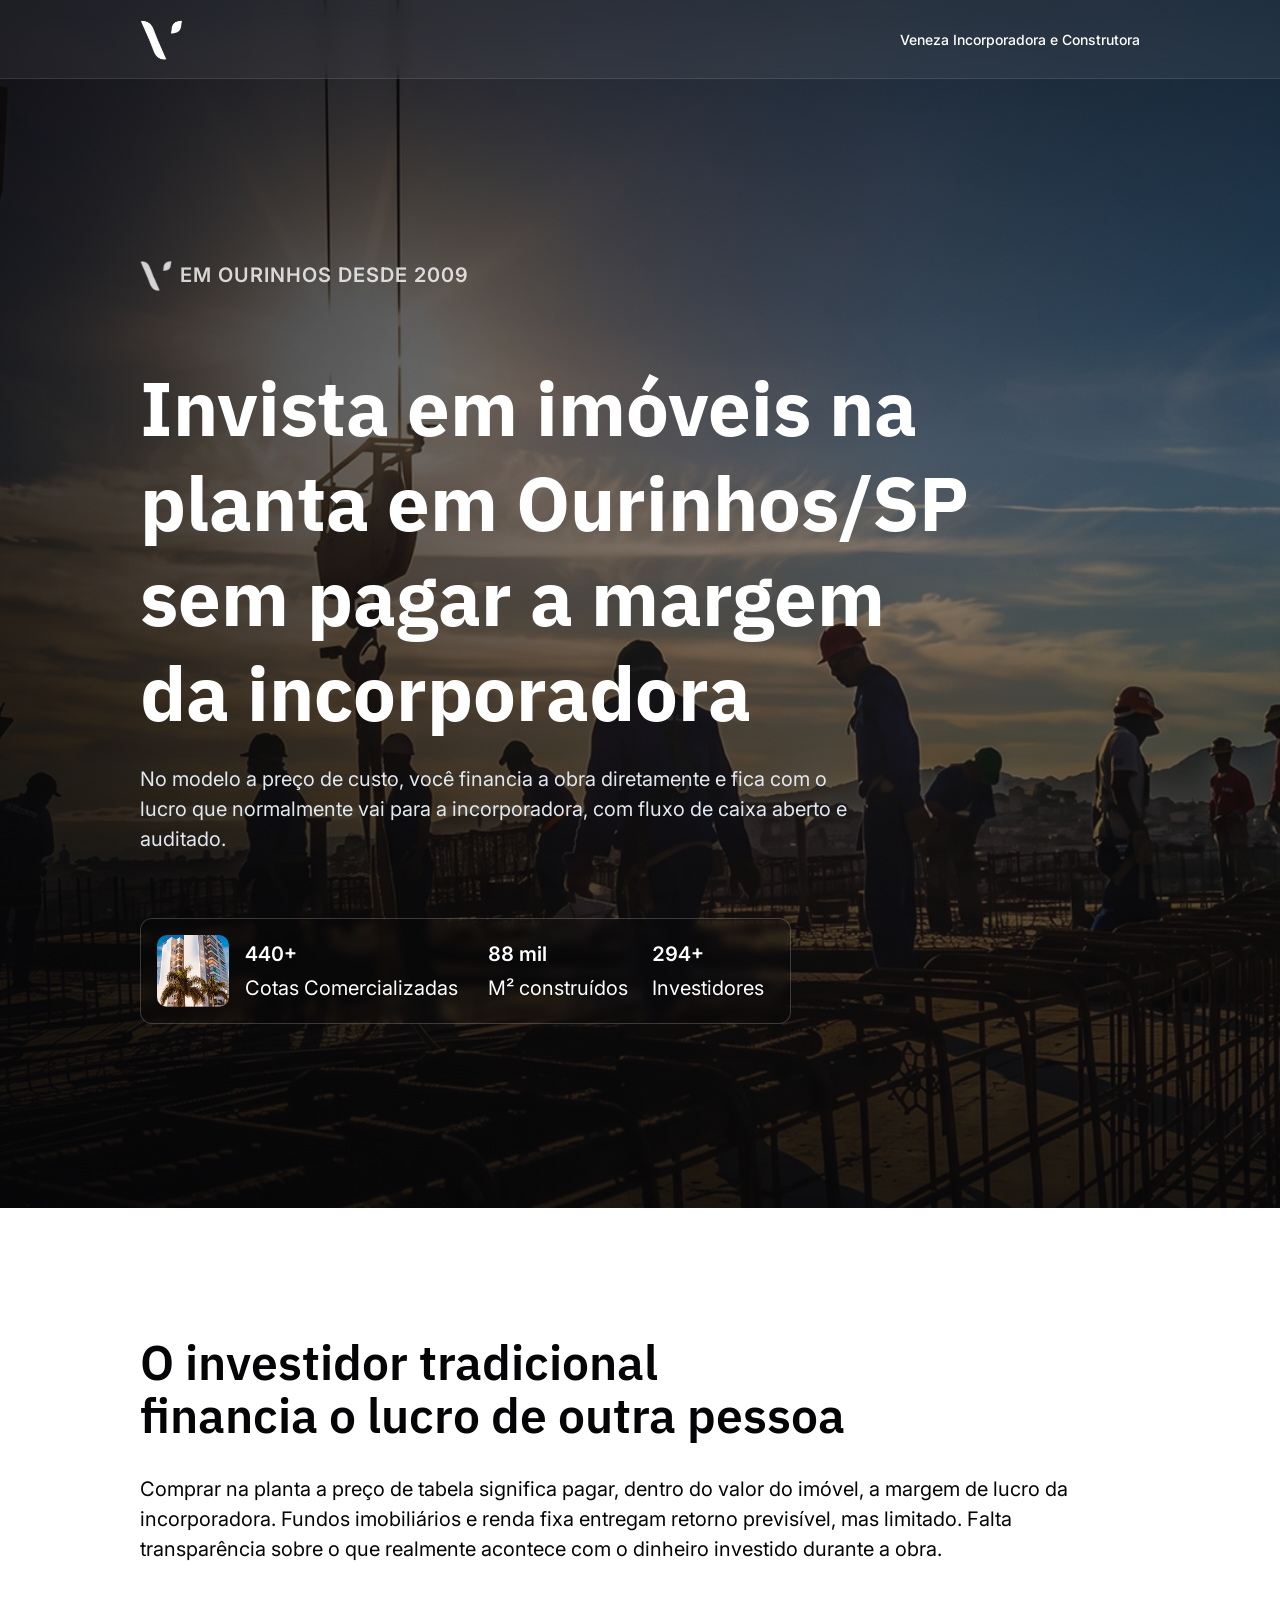
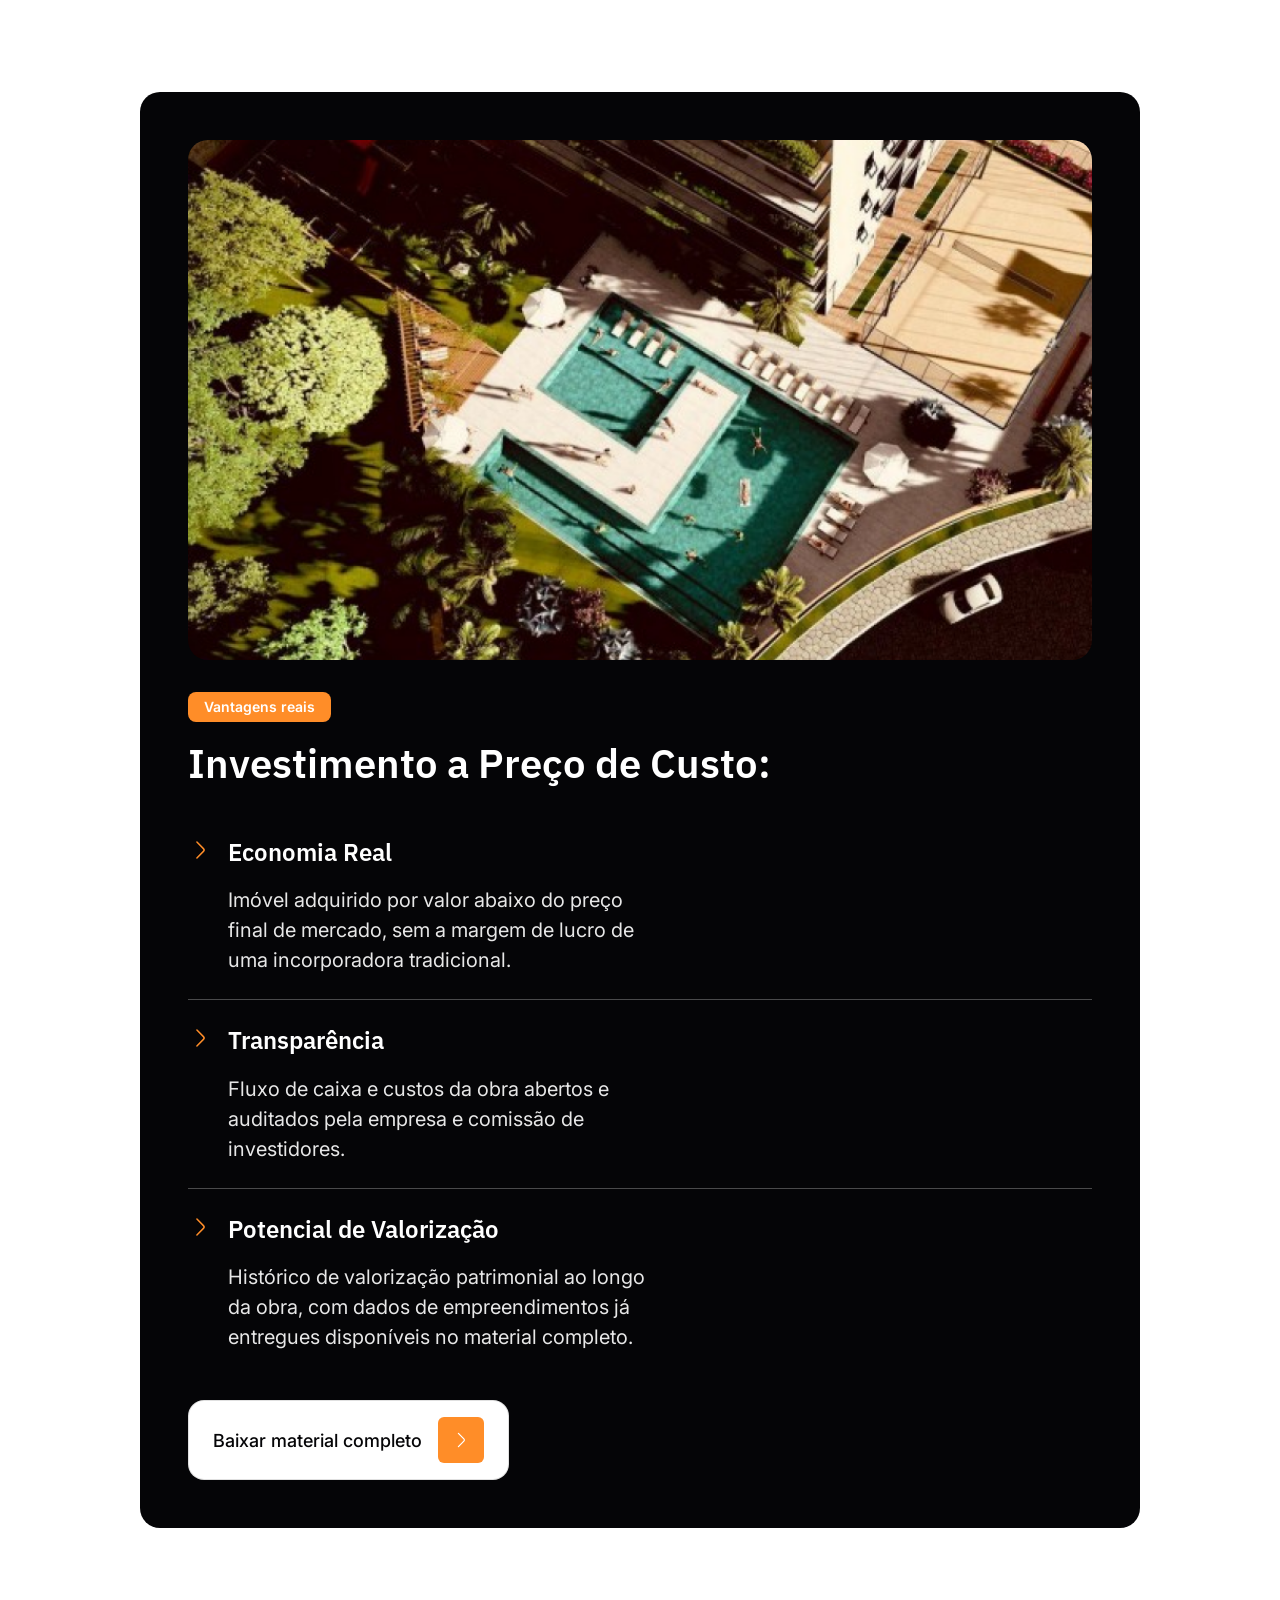
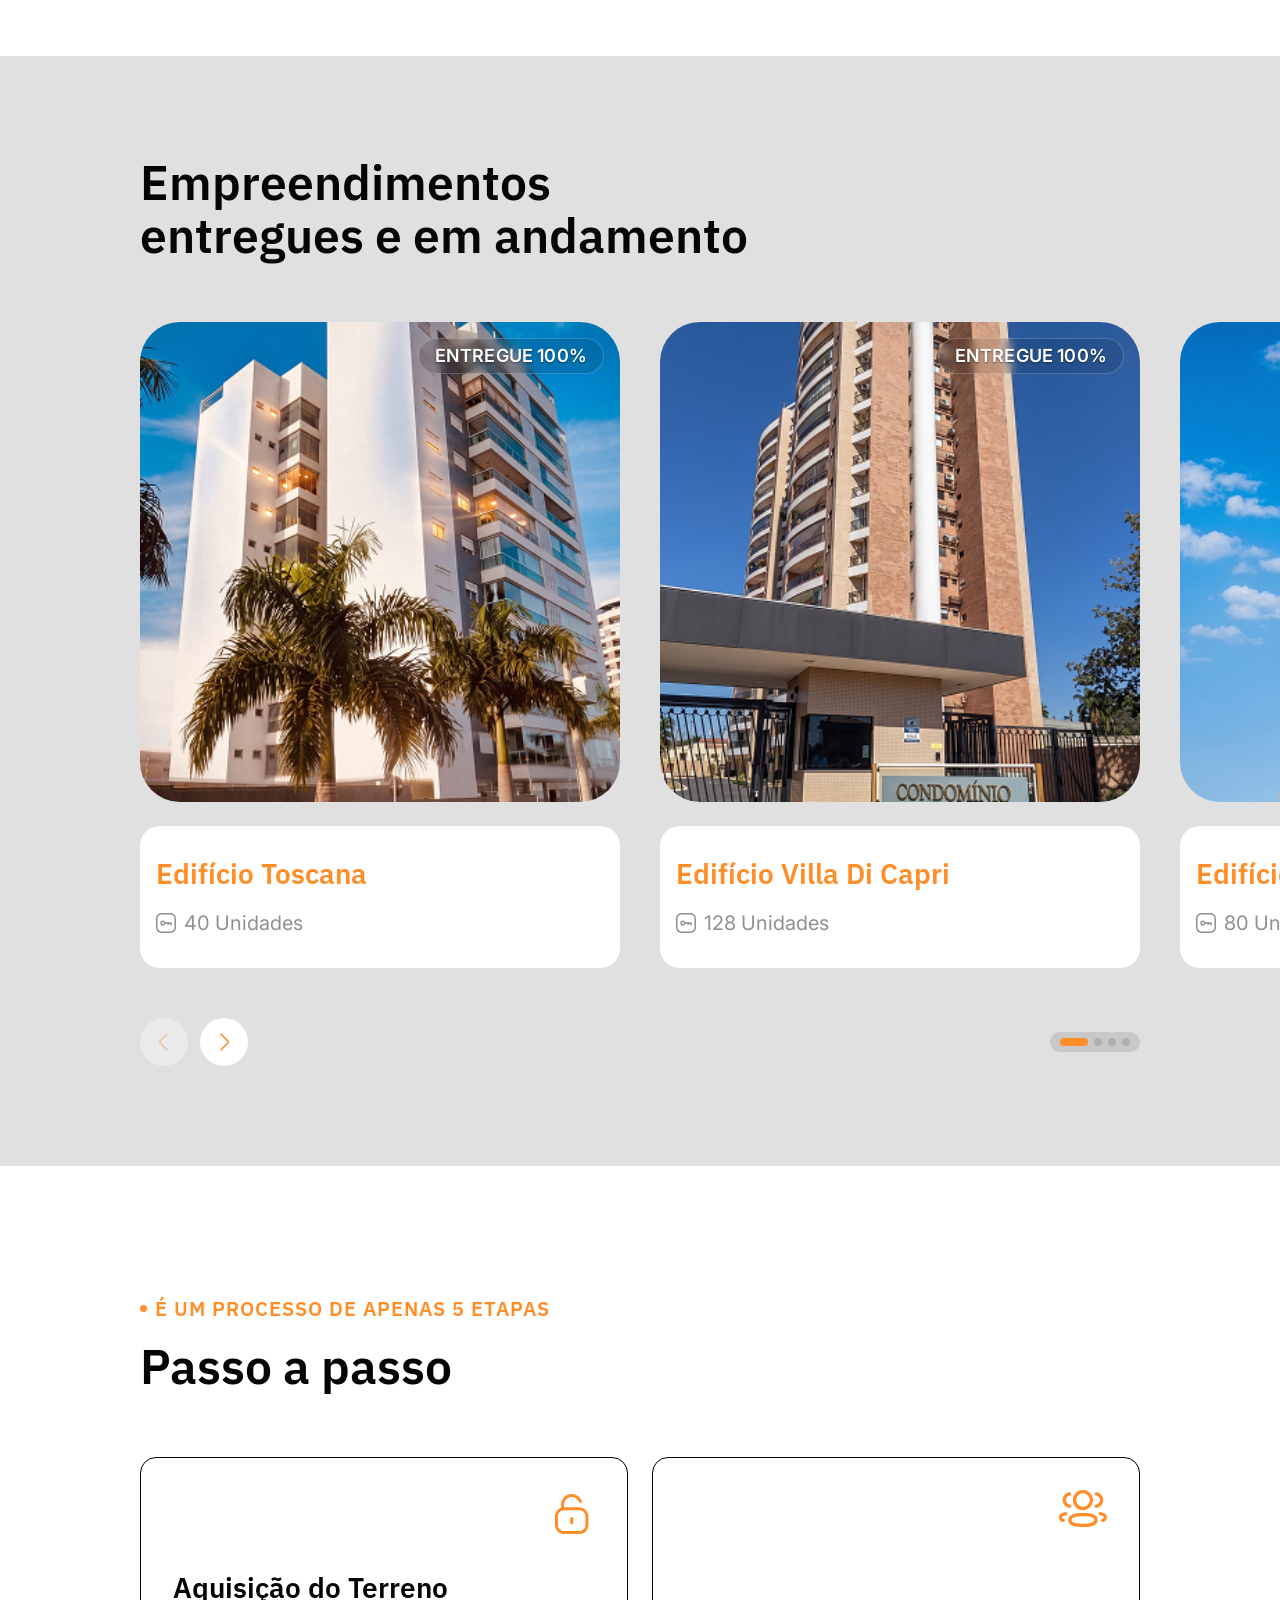
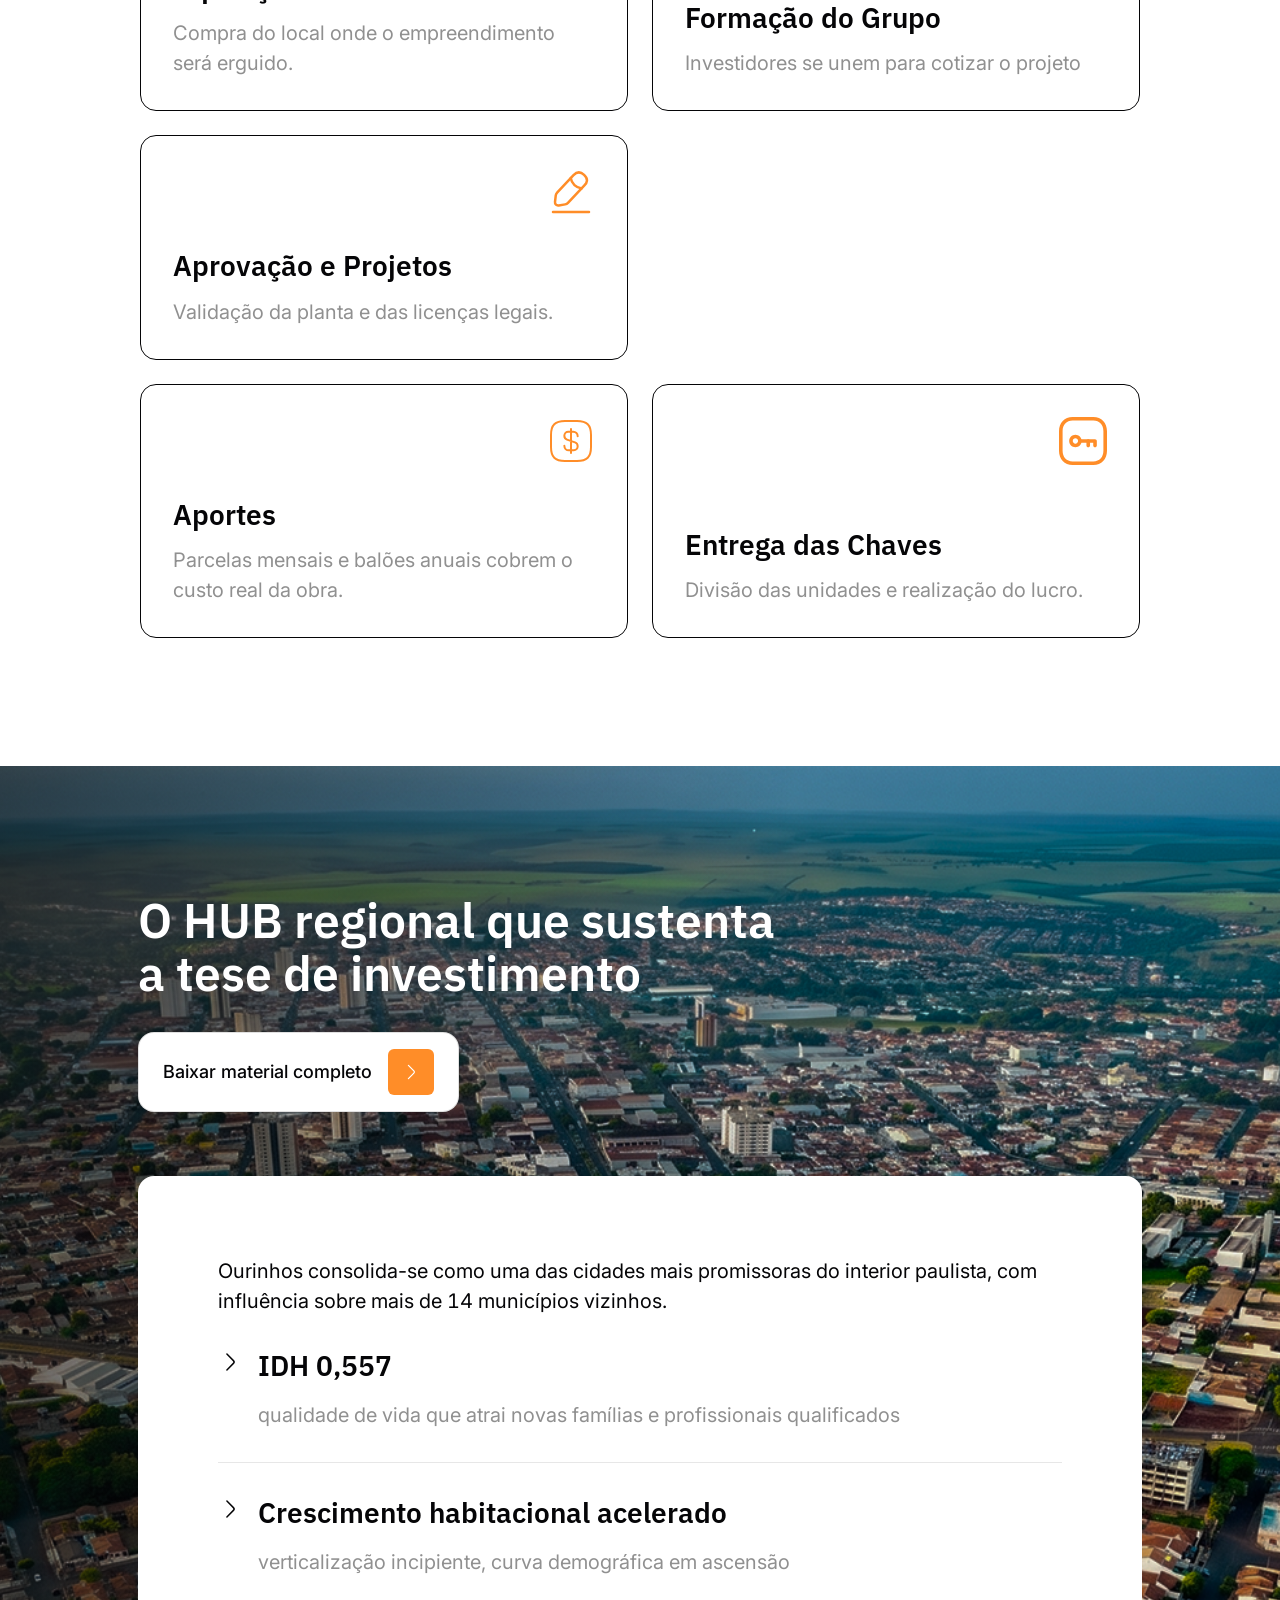
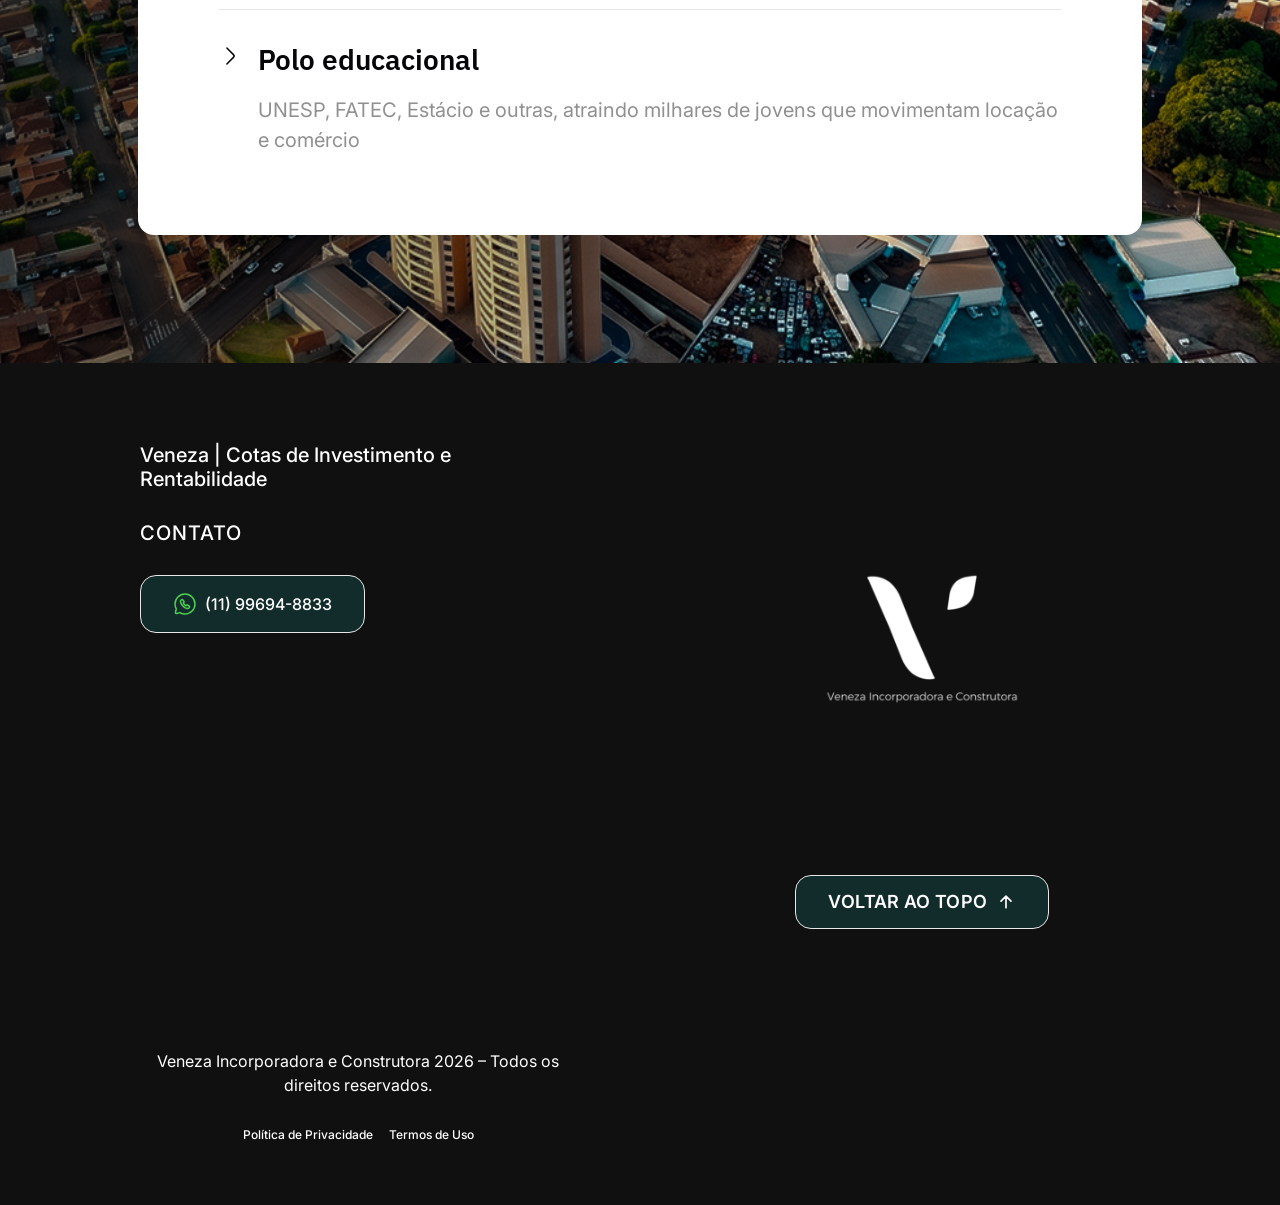
==== index.html @ 461a90b9 "Landing page Veneza — versão para aprovação do cliente Co-Authored-By: Claude Sonnet 5 <noreply@anth" ====
<!DOCTYPE html>
<html lang="pt-BR">
<head>
  <meta charset="UTF-8">
  <meta name="viewport" content="width=device-width, initial-scale=1.0">

  <title>Imóveis a preço de custo em Ourinhos/SP | Invista direto na obra</title>
  <meta name="description" content="Invista em imóveis na planta em Ourinhos/SP pelo modelo a preço de custo, com fluxo de caixa aberto, obra auditada e sem pagar a margem da incorporadora.">

  <!-- Open Graph -->
  <meta property="og:title" content="Imóveis a preço de custo em Ourinhos/SP | Invista direto na obra">
  <meta property="og:description" content="Invista em imóveis na planta em Ourinhos/SP pelo modelo a preço de custo, com fluxo de caixa aberto, obra auditada e sem pagar a margem da incorporadora.">
  <meta property="og:type" content="website">
  <meta property="og:locale" content="pt_BR">
  <!-- canonical / og:url / og:image: adicionar quando a URL de produção estiver definida (dados.md) -->

  <link rel="icon" href="img/Favicon.png">

  <!-- Preload do poster do vídeo do hero -->
  <link rel="preload" href="img/Hero.png" as="image" fetchpriority="high">

  <!-- Preload CSS -->
  <link rel="preload" href="style.css" as="style">
  <link rel="stylesheet" href="style.css">

  <!-- Google Fonts não-bloqueante — IBM Plex Sans (títulos) + Inter (corpo/UI) -->
  <link rel="preconnect" href="https://fonts.googleapis.com">
  <link rel="preconnect" href="https://fonts.gstatic.com" crossorigin>
  <link rel="preload" href="https://fonts.googleapis.com/css2?family=IBM+Plex+Sans:wght@400;600;700&family=Inter:wght@400;500;600&display=swap" as="style">
  <link rel="stylesheet" href="https://fonts.googleapis.com/css2?family=IBM+Plex+Sans:wght@400;600;700&family=Inter:wght@400;500;600&display=swap" media="print" onload="this.media='all'">
  <noscript><link rel="stylesheet" href="https://fonts.googleapis.com/css2?family=IBM+Plex+Sans:wght@400;600;700&family=Inter:wght@400;500;600&display=swap"></noscript>
</head>
<body>

  <!-- ============ HERO ============ -->
  <section class="hero" id="hero">
    <video class="hero__bg" aria-hidden="true" autoplay muted loop playsinline preload="metadata"
           poster="img/Hero.png" width="1920" height="1018">
      <source src="img/hero-bg.mp4" type="video/mp4">
    </video>
    <div class="hero__overlay" aria-hidden="true"></div>

    <header class="hero__topbar">
      <div class="hero__topbar-inner">
        <img class="hero__topbar-logo" src="img/hero__topbar-logo.svg" alt="Veneza" width="43" height="56">
        <span class="hero__topbar-brand">Veneza Incorporadora e Construtora</span>
      </div>
    </header>

    <div class="hero__content">
      <div class="hero__intro">
        <p class="hero__eyebrow">
          <img class="hero__eyebrow-icon" src="img/hero__topbar-logo.svg" alt="" width="32" height="42">
          <span class="hero__eyebrow-text">EM OURINHOS DESDE 2009</span>
        </p>
        <div class="hero__headline">
          <h1 class="hero__title">Invista em imóveis na planta em Ourinhos/SP sem pagar a margem da incorporadora</h1>
          <p class="hero__description">No modelo a preço de custo, você financia a obra diretamente e fica com o lucro que normalmente vai para a incorporadora, com fluxo de caixa aberto e auditado.</p>
        </div>
      </div>

      <div class="hero__stats">
        <div class="hero__stats-image">
          <img src="img/hero__content.png" alt="" width="104" height="104" decoding="async">
        </div>
        <div class="hero__stats-list">
          <div class="hero__stat">
            <span class="hero__stat-value" data-count-to="450" data-count-suffix="+">450+</span>
            <span class="hero__stat-label">Cotas Comercializadas</span>
          </div>
          <div class="hero__stat">
            <span class="hero__stat-value" data-count-to="90" data-count-suffix=" mil">90 mil</span>
            <span class="hero__stat-label">M² construídos</span>
          </div>
          <div class="hero__stat">
            <span class="hero__stat-value" data-count-to="300" data-count-suffix="+">300+</span>
            <span class="hero__stat-label">Investidores</span>
          </div>
        </div>
      </div>
    </div>
  </section>

  <main>

    <!-- ============ INVESTIDOR TRADICIONAL ============ -->
    <section class="investidor-tradicional" id="investidor-tradicional">
      <div class="investidor-tradicional__inner">

        <div class="investidor-tradicional__intro">
          <h2 class="investidor-tradicional__title">O investidor tradicional financia o lucro de outra pessoa</h2>
          <div class="investidor-tradicional__intro-text">
            <p class="investidor-tradicional__description">Comprar na planta a preço de tabela significa pagar, dentro do valor do imóvel, a margem de lucro da incorporadora. Fundos imobiliários e renda fixa entregam retorno previsível, mas limitado. Falta transparência sobre o que realmente acontece com o dinheiro investido durante a obra.</p>
          </div>
        </div>

        <div class="investidor-tradicional__card">
          <div class="investidor-tradicional__card-content">

            <div class="investidor-tradicional__card-image">
              <img src="img/investidor-tradicional__card-content.png" alt="Vista aérea de um empreendimento da Veneza" width="858" height="772" loading="lazy" decoding="async">
            </div>

            <div class="investidor-tradicional__card-body">

              <div class="investidor-tradicional__card-header">
                <span class="investidor-tradicional__badge">Vantagens reais</span>
                <h3 class="investidor-tradicional__card-title">Investimento a Preço de Custo:</h3>
              </div>

              <div class="investidor-tradicional__benefits">
                <div class="investidor-tradicional__benefit">
                  <svg class="investidor-tradicional__benefit-icon" viewBox="0 0 24 24" fill="none" aria-hidden="true">
                    <path d="M8.91 19.92 15.43 13.4c.77-.77.77-2.03 0-2.8L8.91 4.08" stroke="currentColor" stroke-width="1.5" stroke-miterlimit="10" stroke-linecap="round" stroke-linejoin="round"/>
                  </svg>
                  <div class="investidor-tradicional__benefit-text">
                    <h4 class="investidor-tradicional__benefit-title">Economia Real</h4>
                    <p class="investidor-tradicional__benefit-description">Imóvel adquirido por valor abaixo do preço final de mercado, sem a margem de lucro de uma incorporadora tradicional.</p>
                  </div>
                </div>

                <hr class="investidor-tradicional__benefit-divider">

                <div class="investidor-tradicional__benefit">
                  <svg class="investidor-tradicional__benefit-icon" viewBox="0 0 24 24" fill="none" aria-hidden="true">
                    <path d="M8.91 19.92 15.43 13.4c.77-.77.77-2.03 0-2.8L8.91 4.08" stroke="currentColor" stroke-width="1.5" stroke-miterlimit="10" stroke-linecap="round" stroke-linejoin="round"/>
                  </svg>
                  <div class="investidor-tradicional__benefit-text">
                    <h4 class="investidor-tradicional__benefit-title">Transparência</h4>
                    <p class="investidor-tradicional__benefit-description">Fluxo de caixa e custos da obra abertos e auditados pela empresa e comissão de investidores.</p>
                  </div>
                </div>

                <hr class="investidor-tradicional__benefit-divider">

                <div class="investidor-tradicional__benefit">
                  <svg class="investidor-tradicional__benefit-icon" viewBox="0 0 24 24" fill="none" aria-hidden="true">
                    <path d="M8.91 19.92 15.43 13.4c.77-.77.77-2.03 0-2.8L8.91 4.08" stroke="currentColor" stroke-width="1.5" stroke-miterlimit="10" stroke-linecap="round" stroke-linejoin="round"/>
                  </svg>
                  <div class="investidor-tradicional__benefit-text">
                    <h4 class="investidor-tradicional__benefit-title">Potencial de Valorização</h4>
                    <p class="investidor-tradicional__benefit-description">Histórico de valorização patrimonial ao longo da obra, com dados de empreendimentos já entregues disponíveis no material completo.</p>
                  </div>
                </div>
              </div>

              <a class="investidor-tradicional__button--secondary"
                 href="material/veneza-investimento-2026.pdf" download target="_blank" rel="noopener"
                 aria-label="Baixar material completo (PDF, 3,2 MB)">
                <span class="investidor-tradicional__button-label">
                  <span>Baixar material completo</span>
                  <span aria-hidden="true">Baixar material completo</span>
                </span>
                <span class="investidor-tradicional__button-icon" aria-hidden="true">
                  <svg viewBox="0 0 24 24" fill="none">
                    <path d="M8.91 19.92 15.43 13.4c.77-.77.77-2.03 0-2.8L8.91 4.08" stroke="currentColor" stroke-width="1.5" stroke-miterlimit="10" stroke-linecap="round" stroke-linejoin="round"/>
                  </svg>
                  <svg viewBox="0 0 24 24" fill="none">
                    <path d="M8.91 19.92 15.43 13.4c.77-.77.77-2.03 0-2.8L8.91 4.08" stroke="currentColor" stroke-width="1.5" stroke-miterlimit="10" stroke-linecap="round" stroke-linejoin="round"/>
                  </svg>
                </span>
              </a>

            </div>
          </div>
        </div>

      </div>
    </section>

    <!-- ============ ENTREGUES E ANDAMENTO ============ -->
    <section class="entregues-e-andamento" id="entregues-e-andamento">

      <div class="entregues-e-andamento__inner">
        <div class="entregues-e-andamento__header">
          <h2 class="entregues-e-andamento__title">Empreendimentos entregues e em andamento</h2>
        </div>
      </div>

      <!-- Viewport do carrossel: começa alinhado ao grid, mas o track continua p/ fora à direita -->
      <div class="entregues-e-andamento__list" role="region" aria-roledescription="carrossel"
           aria-label="Empreendimentos entregues e em andamento" tabindex="0">
        <div class="entregues-e-andamento__track">

          <article class="entregues-e-andamento__card">
            <div class="entregues-e-andamento__card-image">
              <img class="entregues-e-andamento__card-image-photo" src="img/entregues-e-andamento__card-image-photo.png" alt="Edifício Toscana" width="520" height="600" loading="lazy" decoding="async">
              <span class="entregues-e-andamento__card-status">
                <span class="entregues-e-andamento__card-status-label">ENTREGUE 100%</span>
              </span>
            </div>
            <div class="entregues-e-andamento__card-info">
              <div class="entregues-e-andamento__card-info-text">
                  <h3 class="entregues-e-andamento__card-name">Edifício Toscana</h3>
                <div class="entregues-e-andamento__card-meta-row">
                  <svg class="entregues-e-andamento__card-meta-icon" viewBox="0 0 40 40" aria-hidden="true">
                    <path fill-rule="evenodd" clip-rule="evenodd" d="M11.3275 2.99984C6.26954 2.99984 2.99954 6.46584 2.99954 11.8318V28.1679C2.99954 33.5339 6.26954 36.9999 11.3275 36.9999H28.6636C33.7276 36.9999 36.9996 33.5339 36.9996 28.1679V11.8318C36.9996 6.46584 33.7276 2.99984 28.6676 2.99984H11.3275ZM28.664 40H11.328C4.552 40 0 35.244 0 28.168V11.832C0 4.756 4.552 0 11.328 0H28.668C35.446 0 40 4.756 40 11.832V28.168C40 35.244 35.446 40 28.664 40V40Z" fill="currentColor"/>
                    <path fill-rule="evenodd" clip-rule="evenodd" d="M13.6775 17.7972C12.4575 17.7972 11.4695 18.7852 11.4695 20.0012C11.4695 21.2172 12.4575 22.2052 13.6735 22.2052C14.8875 22.2052 15.8775 21.2172 15.8775 20.0012C15.8775 18.7872 14.8895 17.7992 13.6775 17.7972M13.674 25.2049C10.804 25.2049 8.46997 22.8689 8.46997 20.0009C8.46997 17.1309 10.804 14.7969 13.674 14.7969C16.548 14.7989 18.878 17.1329 18.878 20.0009C18.878 22.8689 16.544 25.2049 13.674 25.2049" fill="currentColor"/>
                    <path fill-rule="evenodd" clip-rule="evenodd" d="M30.0194 25.2048C29.1914 25.2048 28.5194 24.5328 28.5194 23.7048V21.4988H17.3834C16.5554 21.4988 15.8834 20.8288 15.8834 19.9988C15.8834 19.1708 16.5554 18.4988 17.3834 18.4988H30.0194C30.8474 18.4988 31.5194 19.1708 31.5194 19.9988V23.7048C31.5194 24.5328 30.8474 25.2048 30.0194 25.2048" fill="currentColor"/>
                    <path fill-rule="evenodd" clip-rule="evenodd" d="M24.363 25.2048C23.535 25.2048 22.863 24.5328 22.863 23.7048V19.9988C22.863 19.1708 23.535 18.4988 24.363 18.4988C25.191 18.4988 25.863 19.1708 25.863 19.9988V23.7048C25.863 24.5328 25.191 25.2048 24.363 25.2048" fill="currentColor"/>
                  </svg>
                  <span class="entregues-e-andamento__card-units">40 Unidades</span>
                </div>
              </div>
            </div>
          </article>

          <article class="entregues-e-andamento__card">
            <div class="entregues-e-andamento__card-image">
              <img class="entregues-e-andamento__card-image-photo" src="img/entregues-e-andamento__card-image-photo2.png" alt="Edifício Villa Di Capri" width="520" height="600" loading="lazy" decoding="async">
              <span class="entregues-e-andamento__card-status">
                <span class="entregues-e-andamento__card-status-label">ENTREGUE 100%</span>
              </span>
            </div>
            <div class="entregues-e-andamento__card-info">
              <div class="entregues-e-andamento__card-info-text">
                  <h3 class="entregues-e-andamento__card-name">Edifício Villa Di Capri</h3>
                <div class="entregues-e-andamento__card-meta-row">
                  <svg class="entregues-e-andamento__card-meta-icon" viewBox="0 0 40 40" aria-hidden="true">
                    <path fill-rule="evenodd" clip-rule="evenodd" d="M11.3275 2.99984C6.26954 2.99984 2.99954 6.46584 2.99954 11.8318V28.1679C2.99954 33.5339 6.26954 36.9999 11.3275 36.9999H28.6636C33.7276 36.9999 36.9996 33.5339 36.9996 28.1679V11.8318C36.9996 6.46584 33.7276 2.99984 28.6676 2.99984H11.3275ZM28.664 40H11.328C4.552 40 0 35.244 0 28.168V11.832C0 4.756 4.552 0 11.328 0H28.668C35.446 0 40 4.756 40 11.832V28.168C40 35.244 35.446 40 28.664 40V40Z" fill="currentColor"/>
                    <path fill-rule="evenodd" clip-rule="evenodd" d="M13.6775 17.7972C12.4575 17.7972 11.4695 18.7852 11.4695 20.0012C11.4695 21.2172 12.4575 22.2052 13.6735 22.2052C14.8875 22.2052 15.8775 21.2172 15.8775 20.0012C15.8775 18.7872 14.8895 17.7992 13.6775 17.7972M13.674 25.2049C10.804 25.2049 8.46997 22.8689 8.46997 20.0009C8.46997 17.1309 10.804 14.7969 13.674 14.7969C16.548 14.7989 18.878 17.1329 18.878 20.0009C18.878 22.8689 16.544 25.2049 13.674 25.2049" fill="currentColor"/>
                    <path fill-rule="evenodd" clip-rule="evenodd" d="M30.0194 25.2048C29.1914 25.2048 28.5194 24.5328 28.5194 23.7048V21.4988H17.3834C16.5554 21.4988 15.8834 20.8288 15.8834 19.9988C15.8834 19.1708 16.5554 18.4988 17.3834 18.4988H30.0194C30.8474 18.4988 31.5194 19.1708 31.5194 19.9988V23.7048C31.5194 24.5328 30.8474 25.2048 30.0194 25.2048" fill="currentColor"/>
                    <path fill-rule="evenodd" clip-rule="evenodd" d="M24.363 25.2048C23.535 25.2048 22.863 24.5328 22.863 23.7048V19.9988C22.863 19.1708 23.535 18.4988 24.363 18.4988C25.191 18.4988 25.863 19.1708 25.863 19.9988V23.7048C25.863 24.5328 25.191 25.2048 24.363 25.2048" fill="currentColor"/>
                  </svg>
                  <span class="entregues-e-andamento__card-units">128 Unidades</span>
                </div>
              </div>
            </div>
          </article>

          <article class="entregues-e-andamento__card">
            <div class="entregues-e-andamento__card-image">
              <img class="entregues-e-andamento__card-image-photo" src="img/entregues-e-andamento__card-image-photo3.png" alt="Edifício Florença" width="520" height="600" loading="lazy" decoding="async">
              <span class="entregues-e-andamento__card-status">
                <span class="entregues-e-andamento__card-status-label">ENTREGUE 100%</span>
              </span>
            </div>
            <div class="entregues-e-andamento__card-info">
              <div class="entregues-e-andamento__card-info-text">
                  <h3 class="entregues-e-andamento__card-name">Edifício Florença</h3>
                <div class="entregues-e-andamento__card-meta-row">
                  <svg class="entregues-e-andamento__card-meta-icon" viewBox="0 0 40 40" aria-hidden="true">
                    <path fill-rule="evenodd" clip-rule="evenodd" d="M11.3275 2.99984C6.26954 2.99984 2.99954 6.46584 2.99954 11.8318V28.1679C2.99954 33.5339 6.26954 36.9999 11.3275 36.9999H28.6636C33.7276 36.9999 36.9996 33.5339 36.9996 28.1679V11.8318C36.9996 6.46584 33.7276 2.99984 28.6676 2.99984H11.3275ZM28.664 40H11.328C4.552 40 0 35.244 0 28.168V11.832C0 4.756 4.552 0 11.328 0H28.668C35.446 0 40 4.756 40 11.832V28.168C40 35.244 35.446 40 28.664 40V40Z" fill="currentColor"/>
                    <path fill-rule="evenodd" clip-rule="evenodd" d="M13.6775 17.7972C12.4575 17.7972 11.4695 18.7852 11.4695 20.0012C11.4695 21.2172 12.4575 22.2052 13.6735 22.2052C14.8875 22.2052 15.8775 21.2172 15.8775 20.0012C15.8775 18.7872 14.8895 17.7992 13.6775 17.7972M13.674 25.2049C10.804 25.2049 8.46997 22.8689 8.46997 20.0009C8.46997 17.1309 10.804 14.7969 13.674 14.7969C16.548 14.7989 18.878 17.1329 18.878 20.0009C18.878 22.8689 16.544 25.2049 13.674 25.2049" fill="currentColor"/>
                    <path fill-rule="evenodd" clip-rule="evenodd" d="M30.0194 25.2048C29.1914 25.2048 28.5194 24.5328 28.5194 23.7048V21.4988H17.3834C16.5554 21.4988 15.8834 20.8288 15.8834 19.9988C15.8834 19.1708 16.5554 18.4988 17.3834 18.4988H30.0194C30.8474 18.4988 31.5194 19.1708 31.5194 19.9988V23.7048C31.5194 24.5328 30.8474 25.2048 30.0194 25.2048" fill="currentColor"/>
                    <path fill-rule="evenodd" clip-rule="evenodd" d="M24.363 25.2048C23.535 25.2048 22.863 24.5328 22.863 23.7048V19.9988C22.863 19.1708 23.535 18.4988 24.363 18.4988C25.191 18.4988 25.863 19.1708 25.863 19.9988V23.7048C25.863 24.5328 25.191 25.2048 24.363 25.2048" fill="currentColor"/>
                  </svg>
                  <span class="entregues-e-andamento__card-units">80 Unidades</span>
                </div>
              </div>
            </div>
          </article>

          <article class="entregues-e-andamento__card">
            <div class="entregues-e-andamento__card-image">
              <img class="entregues-e-andamento__card-image-photo" src="img/entregues-e-andamento__card-image-photo4.png" alt="Edifício Monte Carlo" width="520" height="600" loading="lazy" decoding="async">
              <span class="entregues-e-andamento__card-status">
                <span class="entregues-e-andamento__card-status-label">EM ACABAMENTO 90%</span>
              </span>
            </div>
            <div class="entregues-e-andamento__card-info">
              <div class="entregues-e-andamento__card-info-text">
                  <h3 class="entregues-e-andamento__card-name">Edifício Monte Carlo</h3>
                <div class="entregues-e-andamento__card-meta-row">
                  <svg class="entregues-e-andamento__card-meta-icon" viewBox="0 0 40 40" aria-hidden="true">
                    <path fill-rule="evenodd" clip-rule="evenodd" d="M11.3275 2.99984C6.26954 2.99984 2.99954 6.46584 2.99954 11.8318V28.1679C2.99954 33.5339 6.26954 36.9999 11.3275 36.9999H28.6636C33.7276 36.9999 36.9996 33.5339 36.9996 28.1679V11.8318C36.9996 6.46584 33.7276 2.99984 28.6676 2.99984H11.3275ZM28.664 40H11.328C4.552 40 0 35.244 0 28.168V11.832C0 4.756 4.552 0 11.328 0H28.668C35.446 0 40 4.756 40 11.832V28.168C40 35.244 35.446 40 28.664 40V40Z" fill="currentColor"/>
                    <path fill-rule="evenodd" clip-rule="evenodd" d="M13.6775 17.7972C12.4575 17.7972 11.4695 18.7852 11.4695 20.0012C11.4695 21.2172 12.4575 22.2052 13.6735 22.2052C14.8875 22.2052 15.8775 21.2172 15.8775 20.0012C15.8775 18.7872 14.8895 17.7992 13.6775 17.7972M13.674 25.2049C10.804 25.2049 8.46997 22.8689 8.46997 20.0009C8.46997 17.1309 10.804 14.7969 13.674 14.7969C16.548 14.7989 18.878 17.1329 18.878 20.0009C18.878 22.8689 16.544 25.2049 13.674 25.2049" fill="currentColor"/>
                    <path fill-rule="evenodd" clip-rule="evenodd" d="M30.0194 25.2048C29.1914 25.2048 28.5194 24.5328 28.5194 23.7048V21.4988H17.3834C16.5554 21.4988 15.8834 20.8288 15.8834 19.9988C15.8834 19.1708 16.5554 18.4988 17.3834 18.4988H30.0194C30.8474 18.4988 31.5194 19.1708 31.5194 19.9988V23.7048C31.5194 24.5328 30.8474 25.2048 30.0194 25.2048" fill="currentColor"/>
                    <path fill-rule="evenodd" clip-rule="evenodd" d="M24.363 25.2048C23.535 25.2048 22.863 24.5328 22.863 23.7048V19.9988C22.863 19.1708 23.535 18.4988 24.363 18.4988C25.191 18.4988 25.863 19.1708 25.863 19.9988V23.7048C25.863 24.5328 25.191 25.2048 24.363 25.2048" fill="currentColor"/>
                  </svg>
                  <span class="entregues-e-andamento__card-units">80 Unidades</span>
                </div>
              </div>
            </div>
          </article>

          <article class="entregues-e-andamento__card">
            <div class="entregues-e-andamento__card-image">
              <img class="entregues-e-andamento__card-image-photo" src="img/entregues-e-andamento__card-image-photo5.png" alt="Edifício Veneza" width="520" height="600" loading="lazy" decoding="async">
              <span class="entregues-e-andamento__card-status">
                <span class="entregues-e-andamento__card-status-label">INÍCIO LAGE 1 20%</span>
              </span>
            </div>
            <div class="entregues-e-andamento__card-info">
              <div class="entregues-e-andamento__card-info-text">
                  <h3 class="entregues-e-andamento__card-name">Edifício Veneza</h3>
                <div class="entregues-e-andamento__card-meta-row">
                  <svg class="entregues-e-andamento__card-meta-icon" viewBox="0 0 40 40" aria-hidden="true">
                    <path fill-rule="evenodd" clip-rule="evenodd" d="M11.3275 2.99984C6.26954 2.99984 2.99954 6.46584 2.99954 11.8318V28.1679C2.99954 33.5339 6.26954 36.9999 11.3275 36.9999H28.6636C33.7276 36.9999 36.9996 33.5339 36.9996 28.1679V11.8318C36.9996 6.46584 33.7276 2.99984 28.6676 2.99984H11.3275ZM28.664 40H11.328C4.552 40 0 35.244 0 28.168V11.832C0 4.756 4.552 0 11.328 0H28.668C35.446 0 40 4.756 40 11.832V28.168C40 35.244 35.446 40 28.664 40V40Z" fill="currentColor"/>
                    <path fill-rule="evenodd" clip-rule="evenodd" d="M13.6775 17.7972C12.4575 17.7972 11.4695 18.7852 11.4695 20.0012C11.4695 21.2172 12.4575 22.2052 13.6735 22.2052C14.8875 22.2052 15.8775 21.2172 15.8775 20.0012C15.8775 18.7872 14.8895 17.7992 13.6775 17.7972M13.674 25.2049C10.804 25.2049 8.46997 22.8689 8.46997 20.0009C8.46997 17.1309 10.804 14.7969 13.674 14.7969C16.548 14.7989 18.878 17.1329 18.878 20.0009C18.878 22.8689 16.544 25.2049 13.674 25.2049" fill="currentColor"/>
                    <path fill-rule="evenodd" clip-rule="evenodd" d="M30.0194 25.2048C29.1914 25.2048 28.5194 24.5328 28.5194 23.7048V21.4988H17.3834C16.5554 21.4988 15.8834 20.8288 15.8834 19.9988C15.8834 19.1708 16.5554 18.4988 17.3834 18.4988H30.0194C30.8474 18.4988 31.5194 19.1708 31.5194 19.9988V23.7048C31.5194 24.5328 30.8474 25.2048 30.0194 25.2048" fill="currentColor"/>
                    <path fill-rule="evenodd" clip-rule="evenodd" d="M24.363 25.2048C23.535 25.2048 22.863 24.5328 22.863 23.7048V19.9988C22.863 19.1708 23.535 18.4988 24.363 18.4988C25.191 18.4988 25.863 19.1708 25.863 19.9988V23.7048C25.863 24.5328 25.191 25.2048 24.363 25.2048" fill="currentColor"/>
                  </svg>
                  <span class="entregues-e-andamento__card-units">72 Unidades</span>
                </div>
              </div>
            </div>
          </article>

        </div>
      </div>

      <div class="entregues-e-andamento__inner">
        <div class="entregues-e-andamento__pagination">
          <button type="button" class="entregues-e-andamento__pagination-prev" aria-label="Empreendimento anterior">
            <svg viewBox="0 0 24 24" fill="none" aria-hidden="true">
              <path d="M8.91 19.92 15.43 13.4c.77-.77.77-2.03 0-2.8L8.91 4.08" stroke="currentColor" stroke-width="1.5" stroke-miterlimit="10" stroke-linecap="round" stroke-linejoin="round"/>
            </svg>
          </button>
          <button type="button" class="entregues-e-andamento__pagination-next" aria-label="Próximo empreendimento">
            <svg viewBox="0 0 24 24" fill="none" aria-hidden="true">
              <path d="M8.91 19.92 15.43 13.4c.77-.77.77-2.03 0-2.8L8.91 4.08" stroke="currentColor" stroke-width="1.5" stroke-miterlimit="10" stroke-linecap="round" stroke-linejoin="round"/>
            </svg>
          </button>
          <!-- dots gerados dinamicamente pelo script.js conforme o nº de posições -->
          <div class="entregues-e-andamento__pagination-progress"></div>
        </div>
      </div>

    </section>

    <!-- ============ PASSO A PASSO ============ -->
    <section class="passo-a-passo" id="passo-a-passo">
      <div class="passo-a-passo__inner">

        <div class="passo-a-passo__header">
          <p class="passo-a-passo__title">É um processo de apenas 5 etapas</p>
          <h2 class="passo-a-passo__subtitle">Passo a passo</h2>
        </div>

        <div class="passo-a-passo__steps">
          <div class="passo-a-passo__steps-row">

            <div class="passo-a-passo__step">
              <div class="passo-a-passo__step-card">
                <div class="passo-a-passo__step-icon">
                  <img class="passo-a-passo__step-icon-glyph" src="img/passo-a-passo__step-icon-glyph.svg" alt="" width="48" height="48" loading="lazy" decoding="async">
                </div>
                <div class="passo-a-passo__step-text">
                  <h3 class="passo-a-passo__step-title">Aquisição do Terreno</h3>
                  <p class="passo-a-passo__step-description">Compra do local onde o empreendimento será erguido.</p>
                </div>
              </div>
            </div>

            <div class="passo-a-passo__step">
              <div class="passo-a-passo__step-card">
                <div class="passo-a-passo__step-icon">
                  <img class="passo-a-passo__step-icon-glyph" src="img/passo-a-passo__step-icon-glyph1.svg" alt="" width="48" height="48" loading="lazy" decoding="async">
                </div>
                <div class="passo-a-passo__step-text">
                  <h3 class="passo-a-passo__step-title">Formação do Grupo</h3>
                  <p class="passo-a-passo__step-description">Investidores se unem para cotizar o projeto</p>
                </div>
              </div>
            </div>

            <div class="passo-a-passo__step">
              <div class="passo-a-passo__step-card">
                <div class="passo-a-passo__step-icon">
                  <img class="passo-a-passo__step-icon-glyph" src="img/passo-a-passo__step-icon-glyph2.svg" alt="" width="48" height="48" loading="lazy" decoding="async">
                </div>
                <div class="passo-a-passo__step-text">
                  <h3 class="passo-a-passo__step-title">Aprovação e Projetos</h3>
                  <p class="passo-a-passo__step-description">Validação da planta e das licenças legais.</p>
                </div>
              </div>
            </div>

          </div>
          <div class="passo-a-passo__steps-row">

            <div class="passo-a-passo__step">
              <div class="passo-a-passo__step-card">
                <div class="passo-a-passo__step-icon">
                  <img class="passo-a-passo__step-icon-glyph" src="img/passo-a-passo__step-icon-glyph3.svg" alt="" width="48" height="48" loading="lazy" decoding="async">
                </div>
                <div class="passo-a-passo__step-text">
                  <h3 class="passo-a-passo__step-title">Aportes</h3>
                  <p class="passo-a-passo__step-description">Parcelas mensais e balões anuais cobrem o custo real da obra.</p>
                </div>
              </div>
            </div>

            <div class="passo-a-passo__step">
              <div class="passo-a-passo__step-card">
                <div class="passo-a-passo__step-icon">
                  <img class="passo-a-passo__step-icon-glyph" src="img/passo-a-passo__step-icon-glyph4.svg" alt="" width="48" height="48" loading="lazy" decoding="async">
                </div>
                <div class="passo-a-passo__step-text">
                  <h3 class="passo-a-passo__step-title">Entrega das Chaves</h3>
                  <p class="passo-a-passo__step-description">Divisão das unidades e realização do lucro.</p>
                </div>
              </div>
            </div>

          </div>
        </div>

      </div>
    </section>

    <!-- ============ HUB REGIONAL  (Figma 96:636) ============ -->
    <section class="hub-regional" id="hub-regional">
      <img class="hub-regional__bg" src="img/hub-regional__bg.png" alt="" width="1920" height="925" loading="lazy" decoding="async">
      <div class="hub-regional__overlay" aria-hidden="true"></div>

      <div class="hub-regional__intro">

        <div class="hub-regional__intro-text">
          <h2 class="hub-regional__title">O HUB regional que sustenta a tese de investimento</h2>

          <a class="hub-regional__button--secondary"
             href="material/veneza-investimento-2026.pdf" download target="_blank" rel="noopener"
             aria-label="Baixar material completo (PDF, 3,2 MB)">
            <span class="hub-regional__button-label">
              <span>Baixar material completo</span>
              <span aria-hidden="true">Baixar material completo</span>
            </span>
            <span class="hub-regional__button-icon" aria-hidden="true">
              <svg viewBox="0 0 24 24" fill="none">
                <path d="M8.91 19.92 15.43 13.4c.77-.77.77-2.03 0-2.8L8.91 4.08" stroke="currentColor" stroke-width="1.5" stroke-miterlimit="10" stroke-linecap="round" stroke-linejoin="round"/>
              </svg>
              <svg viewBox="0 0 24 24" fill="none">
                <path d="M8.91 19.92 15.43 13.4c.77-.77.77-2.03 0-2.8L8.91 4.08" stroke="currentColor" stroke-width="1.5" stroke-miterlimit="10" stroke-linecap="round" stroke-linejoin="round"/>
              </svg>
            </span>
          </a>
        </div>

        <div class="hub-regional__card">
          <div class="hub-regional__card-content">
            <p class="hub-regional__card-description">Ourinhos consolida-se como uma das cidades mais promissoras do interior paulista, com influência sobre mais de <span class="hub-regional__count" data-count-to="20">20</span> municípios vizinhos.</p>

            <div class="hub-regional__factors">
              <div class="hub-regional__factors-inner">
                <div class="hub-regional__factors-list">

                  <div class="hub-regional__factor">
                    <svg class="hub-regional__factor-icon" viewBox="0 0 24 24" fill="none" aria-hidden="true">
                      <path d="M8.91 19.92 15.43 13.4c.77-.77.77-2.03 0-2.8L8.91 4.08" stroke="currentColor" stroke-width="1.5" stroke-miterlimit="10" stroke-linecap="round" stroke-linejoin="round"/>
                    </svg>
                    <div class="hub-regional__factor-text">
                      <h3 class="hub-regional__factor-title">IDH <span class="hub-regional__factor-value" data-count-to="0.778" data-count-decimals="3">0,778</span></h3>
                      <p class="hub-regional__factor-description">qualidade de vida que atrai novas famílias e profissionais qualificados</p>
                    </div>
                  </div>

                  <hr class="hub-regional__factor-divider">

                  <div class="hub-regional__factor">
                    <svg class="hub-regional__factor-icon" viewBox="0 0 24 24" fill="none" aria-hidden="true">
                      <path d="M8.91 19.92 15.43 13.4c.77-.77.77-2.03 0-2.8L8.91 4.08" stroke="currentColor" stroke-width="1.5" stroke-miterlimit="10" stroke-linecap="round" stroke-linejoin="round"/>
                    </svg>
                    <div class="hub-regional__factor-text">
                      <h3 class="hub-regional__factor-title">Crescimento habitacional acelerado</h3>
                      <p class="hub-regional__factor-description">verticalização incipiente, curva demográfica em ascensão</p>
                    </div>
                  </div>

                  <hr class="hub-regional__factor-divider">

                  <div class="hub-regional__factor">
                    <svg class="hub-regional__factor-icon" viewBox="0 0 24 24" fill="none" aria-hidden="true">
                      <path d="M8.91 19.92 15.43 13.4c.77-.77.77-2.03 0-2.8L8.91 4.08" stroke="currentColor" stroke-width="1.5" stroke-miterlimit="10" stroke-linecap="round" stroke-linejoin="round"/>
                    </svg>
                    <div class="hub-regional__factor-text">
                      <h3 class="hub-regional__factor-title">Polo educacional</h3>
                      <p class="hub-regional__factor-description">UNESP, FATEC, Estácio e outras, atraindo milhares de jovens que movimentam locação e comércio</p>
                    </div>
                  </div>

                </div>
              </div>
            </div>
          </div>
        </div>

      </div>
    </section>

  </main>

  <!-- ============ FOOTER ============ -->
  <footer class="footer">
    <div class="footer__container">

      <div class="footer__contact">
        <p class="footer__contact-name">Veneza | Cotas de Investimento e Rentabilidade</p>
        <p class="footer__contact-title">CONTATO</p>

        <a class="footer__whatsapp-badge"
           href="https://wa.me/5511996948833?text=Ol%C3%A1%2C%20gostaria%20de%20obter%20mais%20informa%C3%A7%C3%B5es%20sobre%20os%20investimentos%20em%20im%C3%B3veis%20na%20planta"
           target="_blank" rel="noopener"
           aria-label="Falar no WhatsApp: (11) 99694-8833">
          <img class="footer__whatsapp-icon" src="img/whatsapp.svg" alt="" width="24" height="24" loading="lazy" decoding="async">
          <span class="footer__whatsapp-number">(11) 99694-8833</span>
        </a>
      </div>

      <div class="footer__brand-group">
        <div class="footer__brand">
          <img class="footer__logo" src="img/footer__logo.svg" alt="Veneza Incorporadora e Construtora" width="489" height="640" loading="lazy" decoding="async">
        </div>

        <button type="button" class="footer__top" aria-label="Voltar ao topo da página">
          <span class="footer__top-label">VOLTAR AO TOPO</span>
          <svg class="footer__top-icon" viewBox="0 0 24 24" fill="none" aria-hidden="true">
            <path d="M12 19V5M12 5l-6 6M12 5l6 6" stroke="currentColor" stroke-width="2" stroke-linecap="round" stroke-linejoin="round"/>
          </svg>
        </button>
      </div>

      <div class="footer__legal">
        <p class="footer__legal-text">Veneza Incorporadora e Construtora 2026 – Todos os direitos reservados.</p>
        <div class="footer__legal-links">
          <a class="footer__legal-link" href="termos.html" target="_blank" rel="noopener">Política de Privacidade</a>
          <a class="footer__legal-link" href="termos.html" target="_blank" rel="noopener">Termos de Uso</a>
        </div>
      </div>

    </div>
  </footer>

  <script src="script.js"></script>
</body>
</html>
---- style.css ----
/* =========================================================================
   Veneza — Residencial Veneza / Cotas de Investimento
   Implementado a partir do spec.md (Figma aba ⟶ Dev, frame Desktop).
   Seções concluídas: hero, investidor-tradicional, passo-a-passo,
   entregues-e-andamento, hub-regional, footer.
   ========================================================================= */

/* ---------- Design tokens (spec §2) ---------- */
:root {
  /* 2.1 Cores */
  --color-01: #050507;
  --color-02: #FF8D28;
  --color-03: #FFFFFF;
  --color-04: #909090;
  --color-05: rgba(144, 144, 144, 0.30);
  --color-06: rgba(177, 177, 177, 0.40);
  --color-03-dim: #E2E8F0; /* branco suave — texto secundário sobre fundo escuro (ref: slate-200) */

  --white:        #FFFFFF;
  --grayscale-01: #1C1C1C;
  --grayscale-02: #3D3D3D;
  --grayscale-03: #454545;
  --grayscale-04: #6D6D6D;
  --grayscale-05: #B0B0B0;
  --grayscale-06: #E7E7E7;

  /* 2.5 Estados */
  --color-02-hover:  #E67E12;
  --color-02-active: #D9750B;
  --color-whatsapp:  #122C2B;

  /* Painel de vidro do hero — "vidro fumê" p/ bater com o efeito Vidro do Figma
     (Luz -45°/100%, Refração 80, Profundidade 14, Dispersão 50, Gelo 2.8):
     escuro e translúcido, vídeo desfocado visível atrás dos números. */
  --glass-dark:   rgba(5, 5, 7, 0.32);        /* = --color-01 a 32% — bem claro, o vídeo aparece bastante */
  --glass-border: rgba(255, 255, 255, 0.12);  /* borda hairline ~1px */

  /* 2.2 Tipografia — DUAS famílias + escala da referência (Bolfe)
     IBM Plex Sans → títulos / display   ·   Inter → corpo / UI
     Pesos (boa prática p/ IBM Plex em tamanhos grandes): hero 700, demais
     títulos 600; corpo Inter 400, UI/labels 500, selos 600. */
  --font-display: 'IBM Plex Sans', system-ui, -apple-system, sans-serif;
  --font-primary: 'Inter', system-ui, -apple-system, sans-serif;
  --font:         var(--font-primary); /* compat com o alias antigo */

  /* Escala da ref — Desktop */
  --fs-h1:          76px;  /* headline do hero — lh 1.25 (ajuste do cliente: 64 → 76) */
  --fs-section:     48px;  /* título de seção (lh 1.1 · 38 → 36 no responsivo) */
  --fs-title-lg:    40px;  /* título grande de card ("Investimento a Preço de Custo:") */
  --fs-step-title:  32px;  /* título médio: passo, nº de estatística (lh 1.3) */
  --fs-h2:          24px;  /* subtítulo: benefício, nome de empreendimento, "IDH 0,778" (lh 1.4) */
  --fs-text-1:      20px;  /* parágrafo de destaque: leads, corpo longo Investidor/HUB (lh 1.5) */
  --fs-text-2:      18px;  /* texto de apoio */
  --fs-h3:          18px;
  --fs-body:        16px;  /* corpo padrão / botões (lh 1.5) */
  --fs-eyebrow:     16px;  /* kicker — 600, +0.05em */
  --fs-stat:        32px;  /* nº de estatística do hero */
  --fs-stat-label:  14px;  /* legendas, "N Unidades", rodapé, linha legal */
  --fs-tag:         12px;  /* selos / status — 600, uppercase, +0.01em */
  --fs-factor-title:24px;  /* "IDH 0,778" */

  /* 2.3 Espaçamento */
  --space-xs:  8px;
  --space-sm:  16px;
  --space-md:  24px;
  --space-lg:  32px;
  --space-xl:  64px;
  --space-2xl: 128px;

  --container: 1640px;
  --gutter:    140px;
  --wrap:      1920px; /* container + gutter*2 */

  /* 2.4 Radius */
  --radius-xs:   8px;   /* botões — modelo ghost do site de referência */
  --radius-sm:   14px;
  --radius-md:   16px;
  --radius-lg:   20px;
  --radius-xl:   40px;  /* fotos dos cards de "Entregues" (Figma refez a seção — 28/08/2026) */
  --radius-pill: 999px;
}

/* Responsivo da escala — breakpoints da ref p/ o título de seção (48 → 38 → 36) */
@media (max-width: 1199px) {
  :root { --fs-section: 38px; }
}
@media (max-width: 809px) {
  :root { --fs-section: 36px; }
}
@media (max-width: 768px) {
  :root {
    --fs-h1:         44px;  /* hero mobile (desktop 76) */
    --fs-title-lg:   32px;
    --fs-step-title: 26px;
    --fs-h2:         22px;
    --fs-text-1:     18px;
    --fs-text-2:     16px;
  }
}

/* ---------- Reset ---------- */
*, *::before, *::after { box-sizing: border-box; }
* { margin: 0; }
html { -webkit-text-size-adjust: 100%; scroll-behavior: smooth; }

body {
  font-family: var(--font-primary);
  font-weight: 400;
  color: var(--color-01);
  background: var(--color-03);
  line-height: 1.5;
  -webkit-font-smoothing: antialiased;
  text-rendering: optimizeLegibility;
}

img, video, svg { display: block; max-width: 100%; }
a { color: inherit; }

@media (prefers-reduced-motion: reduce) {
  html { scroll-behavior: auto; }
}

/* =========================================================================
   HERO  (Figma 96:1196)
   ========================================================================= */
.hero {
  position: relative;
  isolation: isolate;
  overflow: hidden;
  display: flex;
  flex-direction: column;
  align-items: center;
  padding-bottom: 184px; /* Figma: padding-bottom 184 (valor de layout, fora da escala) */
  background: var(--color-01);
  color: var(--color-03);
}

.hero__bg {
  position: absolute;
  inset: 0;
  width: 100%;
  height: 100%;
  object-fit: cover;
  z-index: -2;
}

/* Overlay adicionado: não há nó de overlay no Figma; exigido pela regra de contraste do spec §10
   (texto branco sobre foto → escurecer ~45-55%). Mais escuro à esquerda e embaixo, onde fica o texto. */
.hero__overlay {
  position: absolute;
  inset: 0;
  z-index: -1;
  background:
    linear-gradient(90deg, rgba(5, 5, 7, 0.68) 0%, rgba(5, 5, 7, 0.20) 46%, rgba(5, 5, 7, 0) 72%),
    linear-gradient(180deg, rgba(5, 5, 7, 0.45) 0%, rgba(5, 5, 7, 0.10) 38%, rgba(5, 5, 7, 0.78) 100%);
}

/* Barra do topo — a linha divisória e o "vidro" ocupam a LARGURA TOTAL da página
   (modelo da ref: elemento `width: 100%` com `border-bottom` + `backdrop-filter`).
   O conteúdo (logo + marca) fica alinhado ao container via `__topbar-inner`. */
.hero__topbar {
  width: 100%;
  display: flex;
  justify-content: center;
  border-bottom: 1px solid rgba(255, 255, 255, 0.1); /* ref: rgba(255,255,255,.1) */
  background: rgba(255, 255, 255, 0.06); /* frosted sutil (ref usa .2; suavizado p/ fundo escuro) */
  -webkit-backdrop-filter: blur(10px);
  backdrop-filter: blur(10px); /* ref: blur(10px) */
}

.hero__topbar-inner {
  width: 100%;
  max-width: var(--wrap);
  margin-inline: auto;
  padding: 11px var(--gutter);
  display: flex;
  align-items: center;
  justify-content: space-between;
  gap: var(--space-md);
}

.hero__topbar-logo {
  width: 43px;
  height: 56px;
  object-fit: contain;
}

.hero__topbar-brand {
  font-family: var(--font-primary);
  font-weight: 500;
  font-size: var(--fs-stat-label); /* ref/cliente: 14 */
  line-height: 1.5;
}

.hero__content {
  width: 100%;
  max-width: var(--wrap);
  margin-inline: auto;
  padding-inline: var(--gutter);
  margin-top: 175px; /* Figma: gap topbar → content 175 (valor de layout, fora da escala) */
  display: flex;
  flex-wrap: nowrap; /* intro + card ficam sempre lado a lado (> 1280); abaixo empilham via @media */
  align-items: flex-end;
  justify-content: space-between;
  gap: var(--space-xl);
}

.hero__intro {
  /* base 900 → headline de 76px em 4 linhas no Desktop; encolhe (flex-shrink) entre
     1280 e ~1660 p/ o card de 350px continuar à direita. */
  flex: 1 1 900px;
  max-width: 900px;
  min-width: 0;
  display: flex;
  flex-direction: column;
  align-items: flex-start;
  gap: var(--space-xl);
}

.hero__eyebrow {
  display: flex;
  align-items: center;
  gap: var(--space-xs);
  opacity: 0.8; /* Figma: opacidade 0.8 no frame do eyebrow */
}

.hero__eyebrow-icon {
  width: 32px;
  height: 42px;
  object-fit: contain;
}

.hero__eyebrow-text {
  font-family: var(--font-primary); /* cliente: textos de apoio do hero em Inter */
  font-weight: 600;
  font-size: var(--fs-text-1); /* cliente: 20 (demais textos do hero) */
  line-height: 1.5;
  letter-spacing: 0.05em;
}

.hero__headline {
  display: flex;
  flex-direction: column;
  gap: var(--space-md); /* título → subtítulo mais próximo (ajuste do cliente; era 64) */
}

.hero__title {
  font-family: var(--font-display);
  font-weight: 700;
  font-size: var(--fs-h1);
  line-height: 1.25; /* ref: headline 125% */
  text-wrap: balance; /* quebra de linha equilibrada nos títulos */
}

.hero__description {
  /* cliente: deve formar ~3 linhas, acompanhando a largura do título
     (no 1920 a linha mais longa ≈ a do H1). Abaixo de ~760px não tem efeito. */
  max-width: 56ch;
  font-family: var(--font-primary);
  font-weight: 400;
  font-size: var(--fs-text-1); /* ref: lead 20 */
  line-height: 1.5;
  color: var(--color-03-dim); /* ref: #E2E8F0 (não branco puro) */
}

/* Card de estatísticas — "vidro" no estilo do site de referência (Bolfe:
   fundo quase transparente, blur, borda hairline, raio 12, padding 16), mas em
   layout HORIZONTAL como o Figma dev: thumb + as 3 estatísticas lado a lado.
   Largura pelo conteúdo; fica à direita da intro (≥ 1900px) ou abaixo dela. */
.hero__stats {
  flex: 0 0 auto;
  max-width: 100%;
  display: flex;
  align-items: center;
  gap: var(--space-sm);                       /* ref: gap 16 */
  padding: var(--space-sm);                   /* ref: padding 16 */
  border: 1px solid rgba(255, 255, 255, 0.2); /* ref: #fff3 */
  border-radius: 12px;                        /* ref */
  background: rgba(0, 0, 0, 0.1);             /* ref */
  -webkit-backdrop-filter: blur(5px);
  backdrop-filter: blur(5px);
}

/* Sombra funcional (não decorativa): segura o contraste dos textos brancos quando o
   vídeo/foto passa por um trecho claro (o fundo do card é quase transparente). */
.hero__stats .hero__stat-value,
.hero__stats .hero__stat-label {
  text-shadow: 0 1px 2px rgba(5, 5, 7, 0.55);
}

/* Sem backdrop-filter: o fundo precisa de mais opacidade p/ manter o contraste */
@supports not ((backdrop-filter: blur(1px)) or (-webkit-backdrop-filter: blur(1px))) {
  .hero__stats { background: rgba(5, 5, 7, 0.5); }
}

.hero__stats-image {
  flex: 0 0 72px;
  width: 72px;
  height: 72px;
  border-radius: 10px;
  overflow: hidden;
}

.hero__stats-image img {
  width: 100%;
  height: 100%;
  object-fit: cover;
}

.hero__stats-list {
  display: flex;
  flex-direction: row;      /* 3 estatísticas lado a lado (horizontal — como o Figma dev) */
  gap: var(--space-sm);     /* 16 entre as estatísticas (compacto p/ o card caber à direita) */
}

.hero__stat {
  display: flex;
  flex-direction: column;
  gap: 4px;
}

.hero__stat-value {
  font-family: var(--font-primary); /* cliente: card do hero todo em Inter */
  font-weight: 600;
  font-size: var(--fs-text-1); /* cliente: 20 */
  line-height: 1.5;
  white-space: nowrap;
  font-variant-numeric: tabular-nums; /* dígitos de largura fixa → sem "pulo" durante a contagem */
}

.hero__stat-label {
  font-weight: 400;
  font-size: var(--fs-text-1); /* cliente: 20 */
  line-height: 1.5;
  white-space: nowrap;
}

/* =========================================================================
   INVESTIDOR TRADICIONAL  (Figma 96:424)
   ========================================================================= */
.investidor-tradicional {
  background: var(--color-03);
  padding: var(--space-2xl) var(--gutter);
}

.investidor-tradicional__inner {
  max-width: var(--container);
  margin-inline: auto;
  display: flex;
  flex-direction: column;
  gap: var(--space-2xl);
}

/* Intro: título à esquerda, parágrafo à direita (Figma: SPACE_BETWEEN, align center) */
.investidor-tradicional__intro {
  display: flex;
  flex-wrap: wrap;
  align-items: center;
  justify-content: space-between;
  gap: var(--space-xl);
}

/* Entre 1280 e 1920 as colunas interpolam proporcionalmente (spec §3 "interpolar");
   abaixo de 1280 empilham (bloco @media). */
.investidor-tradicional__title {
  flex: 1 1 46%;
  max-width: 721px; /* Figma: largura da coluna do título */
  font-family: var(--font-display);
  font-weight: 600;             /* ref: título de seção */
  font-size: var(--fs-section); /* ref: 48 (→ 38 → 36) */
  line-height: 1.1;             /* ref: 110% */
  color: var(--color-01);
  text-wrap: balance;
}

.investidor-tradicional__intro-text {
  flex: 1 1 40%;
  max-width: 498px; /* Figma: largura da coluna do parágrafo */
}

.investidor-tradicional__description {
  font-weight: 400;
  font-size: var(--fs-text-1); /* ref: parágrafo de destaque 20 */
  line-height: 1.5;
  color: var(--color-01);
}

/* Card escuro */
.investidor-tradicional__card {
  position: relative;
  overflow: hidden;
  padding: calc(var(--space-lg) + var(--space-sm)); /* 48 — margem interna maior e harmônica (era 24) */
  border-radius: var(--radius-lg);
  background: var(--color-01); /* Figma: #151515 → spec §2.1 padroniza em --color-01 */
}

.investidor-tradicional__card-content {
  display: flex;
  flex-wrap: wrap;
  align-items: stretch; /* imagem acompanha a altura do corpo (topo = badge, base = botão) */
  gap: 93px; /* Figma: gap imagem → corpo 93 (valor de layout, fora da escala) */
}

.investidor-tradicional__card-image {
  flex: 1 1 41%;
  min-width: 0;
  align-self: stretch;
  min-height: 380px; /* piso p/ a imagem não achatar demais se o corpo for curto */
  border-radius: var(--radius-lg);
  overflow: hidden;
}

.investidor-tradicional__card-image img {
  width: 100%;
  height: 100%;
  object-fit: cover;
}

.investidor-tradicional__card-body {
  flex: 1 1 45%;
  max-width: 608px; /* Figma: largura da coluna direita do card */
  display: flex;
  flex-direction: column;
  gap: calc(var(--space-lg) + var(--space-sm)); /* Figma: gap 48 = 32 + 16 */
}

.investidor-tradicional__card-header {
  display: flex;
  flex-direction: column;
  align-items: flex-start;
  gap: var(--space-sm);
}

.investidor-tradicional__badge {
  display: inline-flex;
  align-items: center;
  gap: var(--space-xs);
  padding: var(--space-xs) var(--space-sm);
  border-radius: var(--radius-xs); /* mesmas bordas dos botões (8px), não mais pílula */
  background: var(--color-02);
  color: var(--color-03);
  font-weight: 600;
  font-size: var(--fs-stat-label); /* ref: label 14 */
  line-height: 1;
}

.investidor-tradicional__card-title {
  font-family: var(--font-display);
  font-weight: 600;
  font-size: var(--fs-title-lg); /* ref: título grande de card 40 */
  line-height: 1.25;
  color: var(--color-03);
  text-wrap: balance;
}

.investidor-tradicional__benefits {
  display: flex;
  flex-direction: column;
  align-items: flex-start;
  gap: var(--space-md);
  align-self: stretch;
}

.investidor-tradicional__benefit {
  display: flex;
  align-items: flex-start;
  gap: var(--space-sm);
}

.investidor-tradicional__benefit-icon {
  flex: 0 0 24px;
  width: 24px;
  height: 24px;
  margin-top: 2px;
  color: var(--color-02);
}

.investidor-tradicional__benefit-text {
  flex: 0 1 419px; /* Figma: coluna de texto do benefício = 419 (não ocupa a largura toda do card) */
  display: flex;
  flex-direction: column;
  gap: var(--space-sm);
}

.investidor-tradicional__benefit-title {
  font-family: var(--font-display);
  font-weight: 600;
  font-size: var(--fs-h2);
  line-height: 1.4; /* ref: subtítulo 140% */
  color: var(--color-03);
}

.investidor-tradicional__benefit-description {
  font-weight: 400;
  font-size: var(--fs-text-1); /* mesmo padrão do parágrafo da intro (era 16) */
  line-height: 1.5;
  color: var(--grayscale-06); /* claro sobre o card escuro (equivale ao --color-01 da intro) */
}

.investidor-tradicional__benefit-divider {
  align-self: stretch; /* Figma: divisor ocupa toda a largura do card (FILL) */
  width: 100%;
  height: 0;
  border: 0;
  border-top: 1px solid var(--color-06); /* Figma: #E6E6E6 sólido; spec §2.1 mapeia divisores → --color-06 */
  margin: 0;
}

/* Botão "Baixar material completo" — modelo do anexo do cliente:
   pílula clara + texto escuro + seta dentro de um "chip" quadrado colorido à direita.
   Hover: inverte (pílula laranja + texto branco; chip escuro). */
.investidor-tradicional__button--secondary {
  align-self: flex-start;
  display: inline-flex;
  align-items: center;
  gap: var(--space-sm);            /* ref: gap 16 */
  padding: 16px 24px;              /* cliente: "24x16" — 24 lateral / 16 vertical */
  border: 1px solid var(--color-06);
  border-radius: var(--radius-md); /* = badge do WhatsApp (16px) — pedido do cliente */
  background: var(--color-03);
  color: var(--color-01);
  font-family: var(--font-primary);
  font-weight: 500;
  font-size: var(--fs-text-2); /* 18 — um pouco maior */
  line-height: 1;
  text-decoration: none;
  overflow: hidden;
  transition: background-color 0.15s ease, color 0.15s ease;
}

.investidor-tradicional__button--secondary:hover { background: var(--color-02); color: var(--color-03); }
.investidor-tradicional__button--secondary:active { background: var(--color-02-active); color: var(--color-03); }
.investidor-tradicional__button--secondary:focus-visible {
  outline: 2px solid var(--color-02);
  outline-offset: 2px;
}

/* Micro-interação de hover — rótulo "rola" para cima e a seta desliza. */
.investidor-tradicional__button-label {
  display: block;
  height: 1.2em;
  line-height: 1.2;
  overflow: hidden;
}
.investidor-tradicional__button-label > span {
  display: block;
  transition: transform 0.38s cubic-bezier(0.22, 1, 0.36, 1);
}
.investidor-tradicional__button--secondary:hover .investidor-tradicional__button-label > span {
  transform: translateY(-100%);
}

/* Chip da seta — ref `.framer-1xs96b9`: 46×46, raio 6, cor de destaque */
.investidor-tradicional__button-icon {
  position: relative;
  flex: 0 0 46px;
  width: 46px;
  height: 46px;
  border-radius: 6px;
  background: var(--color-02);
  color: var(--color-03); /* cor da seta (stroke=currentColor) */
  overflow: hidden;
  transition: background-color 0.15s ease;
}
.investidor-tradicional__button--secondary:hover .investidor-tradicional__button-icon { background: var(--color-01); }
.investidor-tradicional__button-icon svg {
  position: absolute;
  top: 50%;
  left: 50%;
  width: 20px;
  height: 20px;
  margin: -10px 0 0 -10px;
  transition: transform 0.38s cubic-bezier(0.22, 1, 0.36, 1);
}
.investidor-tradicional__button-icon svg:nth-child(2) { transform: translateX(-260%); }
.investidor-tradicional__button--secondary:hover .investidor-tradicional__button-icon svg:nth-child(1) { transform: translateX(260%); }
.investidor-tradicional__button--secondary:hover .investidor-tradicional__button-icon svg:nth-child(2) { transform: translateX(0); }

@media (prefers-reduced-motion: reduce) {
  .investidor-tradicional__button-label > span,
  .investidor-tradicional__button-icon svg { transition: none; }
  .investidor-tradicional__button--secondary:hover .investidor-tradicional__button-label > span { transform: none; }
  .investidor-tradicional__button--secondary:hover .investidor-tradicional__button-icon svg:nth-child(1) { transform: none; }
  .investidor-tradicional__button--secondary:hover .investidor-tradicional__button-icon svg:nth-child(2) { transform: translateX(-260%); }
}

@media (hover: none) {
  .investidor-tradicional__button--secondary:hover { background: var(--color-03); color: var(--color-01); }
  .investidor-tradicional__button--secondary:hover .investidor-tradicional__button-icon { background: var(--color-02); }
}

/* =========================================================================
   PASSO A PASSO  (Figma 96:459)
   ========================================================================= */
.passo-a-passo {
  background: var(--color-03);
  padding: var(--space-2xl) var(--gutter);
}

.passo-a-passo__inner {
  max-width: var(--container);
  margin-inline: auto;
  display: flex;
  flex-direction: column;
  gap: var(--space-xl); /* Figma: gap header → steps 48 */
}

.passo-a-passo__header {
  display: flex;
  flex-direction: column;
  gap: var(--space-sm); /* Figma: 16 */
}

.passo-a-passo__subtitle {
  font-family: var(--font-display);
  font-weight: 600;             /* ref: título de seção */
  font-size: var(--fs-section); /* ref: 48 (→ 38 → 36) */
  line-height: 1.1;
  color: var(--color-01);
  text-wrap: balance;
}

/* "É um processo de apenas 5 etapas" — vira KICKER acima do título (modelo da ref:
   preset jwnukh — 16 / 600 / +0.05em / uppercase / cor de destaque, com bullet). */
.passo-a-passo__title {
  display: flex;
  align-items: center;
  gap: var(--space-xs);
  font-family: var(--font-display);
  font-weight: 600;
  font-size: var(--fs-text-1); /* 20 (pedido do cliente; ref era 16) */
  line-height: 1.5;
  letter-spacing: 0.05em;
  text-transform: uppercase;
  color: var(--color-02); /* ref: cor de destaque (#6d1035 → nosso laranja) */
}

.passo-a-passo__title::before {
  content: "";
  flex: 0 0 auto;
  width: 7px;
  height: 7px;
  border-radius: 50%;
  background: currentColor;
}

.passo-a-passo__steps {
  display: flex;
  flex-direction: column;
  gap: var(--space-md); /* Figma: 24 entre as linhas */
}

.passo-a-passo__steps-row {
  display: flex;
  gap: var(--space-md); /* Figma: 24 entre os cards */
}

.passo-a-passo__step {
  flex: 1 1 0;
  min-width: 0;
  display: flex;
}

.passo-a-passo__step-card {
  flex: 1;
  min-height: 204px; /* Figma: altura do card */
  display: flex;
  flex-direction: column;
  gap: var(--space-lg); /* Figma: 32 */
  padding: var(--space-lg); /* Figma: 32 */
  border: 1px solid var(--color-01); /* Figma: borda 1px preta */
  border-radius: var(--radius-md); /* 16 */
  background: var(--color-03);
  transition: transform 0.3s ease;
}

/* Hover: pequeno zoom (pedido do cliente) */
.passo-a-passo__step-card:hover {
  transform: scale(1.02);
}

.passo-a-passo__step-icon {
  display: flex;
  justify-content: flex-end; /* Figma: ícone no canto superior direito */
  min-height: 48px;
}

.passo-a-passo__step-icon-glyph {
  width: 48px;
  height: 48px;
  object-fit: contain;
  object-position: right top;
}

.passo-a-passo__step-text {
  margin-top: auto; /* empurra o texto para a base do card */
  display: flex;
  flex-direction: column;
  gap: 12px; /* Figma: 12 */
}

.passo-a-passo__step-title {
  font-family: var(--font-display);
  font-weight: 600;
  font-size: 28px; /* um passo acima do benefit-title (24) — escala ~1.17 */
  line-height: 1.3;
  color: var(--color-01);
}

.passo-a-passo__step-description {
  font-weight: 400;
  font-size: var(--fs-text-1); /* 20 — mesmo da descrição de benefício do Investidor */
  line-height: 1.5;
  color: var(--color-04);
}

@media (prefers-reduced-motion: reduce) {
  .passo-a-passo__step-card { transition: none; }
  .passo-a-passo__step-card:hover { transform: none; }
}

/* =========================================================================
   ENTREGUES E ANDAMENTO  (Figma 142:1926) — carrossel
   Cards em 2 peças: bloco da foto (r40) + card de info branco separado (r20).
   Título e 1º card alinhados à MESMA margem das demais seções (container 1640,
   gutter). Card 480, faixa do carrossel 664px, gap 40.
   ========================================================================= */
/* offset da borda da viewport até onde o conteúdo começa
   (= --gutter enquanto estreito; centra o container de 1640 acima de 1920) */
.entregues-e-andamento {
  --grid-edge: max(var(--gutter), calc((100% - var(--container)) / 2));

  background: var(--color-06); /* Figma: #B1B1B1 @ 40% */
  padding-block: 100px;
  overflow-x: clip; /* recorta o track que passa da direita, sem mexer no layout vertical */
}

/* Header e paginação: alinhados ao grid principal do site (não sangram) */
.entregues-e-andamento__inner {
  padding-inline: var(--grid-edge);
}

.entregues-e-andamento__title {
  font-family: var(--font-display);
  font-weight: 600;             /* ref: título de seção */
  font-size: var(--fs-section); /* ref: 48 (→ 38 → 36) */
  line-height: 1.1;
  color: var(--color-01);
  text-wrap: balance; /* quebra equilibrada — sem "em andamento" órfão (progressive enhancement) */
}

/* Viewport do carrossel: largura total da seção; o 1º card começa no grid,
   o resto do track continua p/ a direita e é recortado na borda da tela. */
.entregues-e-andamento__list {
  margin-top: 60px;  /* espaçamento título → cards (= gap da ref .framer-hpimvr) */
  height: 664px;     /* ref: .framer-r36okt-container (Carousel-desktop) */
  overflow: hidden;
}

.entregues-e-andamento__list:focus-visible {
  outline: 2px solid var(--color-01);
  outline-offset: 2px;
  outline-offset: -2px; /* p/ o outline não ser recortado pelo overflow:hidden */
}

/* Track: flex com todos os cards; desliza via translateX (JS) */
.entregues-e-andamento__track {
  display: flex;
  align-items: flex-start;
  height: 100%;      /* preenche a faixa de 664px (ref: track height 100%) */
  gap: 40px;  /* espaçamento entre cards (= gap da ref .framer-ud2n33) */
  padding-left: var(--grid-edge);   /* 1º card alinhado ao grid */
  padding-right: var(--space-lg);    /* respiro do último card na borda */
  transition: transform 0.6s cubic-bezier(0.22, 1, 0.36, 1); /* ~600ms ease-out */
  will-change: transform;
}

@media (prefers-reduced-motion: reduce) {
  .entregues-e-andamento__track { transition: none; }
}

/* Card = duas peças empilhadas (sem fundo/recorte próprio) */
.entregues-e-andamento__card {
  flex: 0 0 480px; /* ref: .framer-1i5mxn3-container width 480 */
  display: flex;
  flex-direction: column;
  gap: var(--space-md); /* Figma: 24 entre a foto e o card de info */
}

/* Bloco da foto — ocupa toda a largura, cantos bem arredondados, sem moldura */
.entregues-e-andamento__card-image {
  position: relative; /* ancora o selo de status sobreposto */
  border-radius: var(--radius-xl); /* Figma: 40 */
  overflow: hidden;
  background: var(--color-03);
}

.entregues-e-andamento__card-image-photo {
  display: block;
  width: 100%;
  height: auto;      /* deixa o aspect-ratio mandar (anula o height="600" do <img>) */
  aspect-ratio: 1; /* ref: thumb 480 × 480 (.framer-1ainbzh height 480 em container de 480) */
  object-fit: cover;
}

/* Card de info — branco, separado, cantos arredondados */
.entregues-e-andamento__card-info {
  border-radius: var(--radius-lg); /* Figma: 20 */
  background: var(--color-03);
  padding: 30px 16px; /* Figma: ~34 topo / ~16 laterais / ~28 base */
}

.entregues-e-andamento__card-info-text {
  display: flex;
  flex-direction: column;
  gap: var(--space-sm); /* Figma: 16 entre nome e meta */
}

.entregues-e-andamento__card-name {
  font-family: var(--font-display); /* nome do empreendimento → família de títulos */
  font-weight: 600;
  font-size: 28px; /* igual ao título dos cards do "Passo a passo" */
  line-height: 1.3;
  color: var(--color-02);
}

.entregues-e-andamento__card-meta-row {
  display: flex;
  align-items: center;
  gap: var(--space-xs); /* Figma: 8 entre ícone e "N Unidades" */
}

.entregues-e-andamento__card-meta-icon {
  flex: 0 0 20px;
  width: 20px;
  height: 20px;
  color: var(--color-04); /* Figma: #909090 */
}

.entregues-e-andamento__card-units {
  font-family: var(--font-primary);
  font-weight: 400;
  font-size: var(--fs-text-1); /* igual ao texto dos cards do "Passo a passo" (20 / 18 mob) */
  line-height: 1.5;
  color: var(--color-04);
  white-space: nowrap;
}

/* Selo de status — pílula sobreposta no topo da foto, à DIREITA.
   "Vidro" transparente igual ao card do hero + texto branco. */
.entregues-e-andamento__card-status {
  position: absolute;
  top: var(--space-sm);    /* 16 */
  right: var(--space-sm);  /* 16 — alinhado à direita */
  z-index: 1;
  display: inline-flex;
  align-items: center;
  padding: var(--space-xs) var(--space-sm); /* 8 16 */
  border-radius: var(--radius-pill);
  border: 1px solid rgba(255, 255, 255, 0.2); /* = card do hero */
  background: rgba(0, 0, 0, 0.1);             /* = card do hero */
  -webkit-backdrop-filter: blur(5px);
  backdrop-filter: blur(5px);
}

.entregues-e-andamento__card-status-label {
  font-family: var(--font-primary);
  font-weight: 600;              /* uppercase */
  font-size: var(--fs-text-2);   /* 18 (16 no mobile) */
  line-height: 1;
  letter-spacing: 0.01em;
  color: var(--color-03);        /* texto branco */
  text-shadow: 0 1px 2px rgba(5, 5, 7, 0.5); /* funcional — texto sobre a foto pelo vidro */
  white-space: nowrap;
}

/* Paginação: prev/next à esquerda + indicador de progresso (dots) à direita */
.entregues-e-andamento__pagination {
  display: flex;
  align-items: center;
  gap: 12px; /* Figma: 12 entre os botões */
  margin-top: var(--space-lg); /* espaçamento cards → paginação */
}

.entregues-e-andamento__pagination-prev,
.entregues-e-andamento__pagination-next {
  display: grid;
  place-items: center;
  width: 48px;
  height: 48px;
  padding: 0;
  border: 0;
  border-radius: var(--radius-pill);
  background: var(--color-03); /* spec §2.5: fundo --color-03 */
  color: var(--color-02); /* setas laranja (pedido do cliente) */
  cursor: pointer;
  transition: background-color 0.2s ease, opacity 0.2s ease;
}

.entregues-e-andamento__pagination-prev svg,
.entregues-e-andamento__pagination-next svg {
  width: 24px;
  height: 24px;
}

.entregues-e-andamento__pagination-prev svg {
  transform: scaleX(-1); /* seta apontando p/ a esquerda */
}

.entregues-e-andamento__pagination-prev:hover,
.entregues-e-andamento__pagination-next:hover {
  background: var(--grayscale-06); /* spec §2.5: hover --grayscale-06 */
}

.entregues-e-andamento__pagination-prev:focus-visible,
.entregues-e-andamento__pagination-next:focus-visible {
  outline: 2px solid var(--color-01);
  outline-offset: 2px;
}

.entregues-e-andamento__pagination-prev:disabled,
.entregues-e-andamento__pagination-next:disabled {
  opacity: 0.35;
  pointer-events: none;
}

.entregues-e-andamento__pagination-progress {
  margin-left: auto;
  display: flex;
  align-items: center;
  gap: 6px;
  padding: 6px 10px;
  border-radius: var(--radius-pill);
  background: var(--color-05);
}

/* dots — <button> gerados pelo JS (1 por posição do carrossel) */
.entregues-e-andamento__pagination-dot {
  width: 8px;
  height: 8px;
  padding: 0;
  border: 0;
  border-radius: var(--radius-pill);
  background: var(--grayscale-05);
  cursor: pointer;
  transition: width 0.3s ease, background-color 0.3s ease;
}

.entregues-e-andamento__pagination-dot.is-active {
  width: 28px;
  background: var(--color-02); /* posição atual — laranja (pedido do cliente) */
}

.entregues-e-andamento__pagination-dot:focus-visible {
  outline: 2px solid var(--color-01);
  outline-offset: 2px;
}

@media (prefers-reduced-motion: reduce) {
  .entregues-e-andamento__pagination-dot { transition: none; }
}

/* =========================================================================
   HUB REGIONAL  (Figma 96:636 — revisado pelo dev link 28/08/2026)
   Fundo em foto aérea da cidade. `hub-regional__intro` = linha (Figma 96:637)
   com `hub-regional__intro-text` (título + botão, w-608) e `hub-regional__card`
   (w-693, padding 80, raio 20) lado a lado (Figma: gap-329).
   ========================================================================= */
.hub-regional {
  position: relative;
  isolation: isolate;
  overflow: hidden;
  padding: var(--space-2xl) 138px; /* Figma: px-138 py-128 */
  color: var(--color-03);
}

.hub-regional__bg {
  position: absolute;
  inset: 0;
  width: 100%;
  height: 100%;
  object-fit: cover;
  object-position: center center; /* ref */
  z-index: -2;
}

/* Overlay: NÃO existe no Figma. Mantido (leve, só à esquerda) pela regra de
   contraste do spec §10 — texto branco do título/botão sobre a foto. */
.hub-regional__overlay {
  position: absolute;
  inset: 0;
  z-index: -1;
  background: linear-gradient(90deg, rgba(5, 5, 7, 0.55) 0%, rgba(5, 5, 7, 0.22) 38%, rgba(5, 5, 7, 0) 62%);
}

/* Linha entre o título e o card (ref `.framer-1pamx2x`): row, space-between, align-start */
.hub-regional__intro {
  position: relative;
  z-index: 2; /* ref */
  max-width: var(--container);
  margin-inline: auto;
  display: flex;
  flex-wrap: wrap;
  align-items: flex-start;
  justify-content: space-between;
  gap: var(--space-xl);           /* vão mínimo quando as colunas se aproximam */
}

/* Coluna do título + botão */
.hub-regional__intro-text {
  flex: 1 1 46%;        /* colunas em % → interpolam entre 1280 e 1920 (spec §3) */
  max-width: 780px;     /* largura p/ o título quebrar em 2 linhas */
  display: flex;
  flex-direction: column;
  align-items: flex-start;
  gap: var(--space-lg); /* gap-32 título → botão */
  will-change: transform; /* recebe o translateY do parallax (script.js §7.6) */
}

.hub-regional__title {
  font-family: var(--font-display);
  font-weight: 600;            /* ref: título de seção */
  font-size: var(--fs-section); /* ref: 48 (→ 38 → 36) */
  line-height: 1.1;
  text-wrap: balance;
}

/* Botão "Baixar material completo" — modelo do anexo (pílula clara + chip da seta).
   Sobre a foto do HUB, a pílula clara segura o contraste do texto escuro. */
.hub-regional__button--secondary {
  align-self: flex-start;
  display: inline-flex;
  align-items: center;
  gap: var(--space-sm);            /* ref: gap 16 */
  padding: 16px 24px;              /* cliente: "24x16" — 24 lateral / 16 vertical */
  border: 1px solid var(--color-06);
  border-radius: var(--radius-md); /* = badge do WhatsApp (16px) — pedido do cliente */
  background: var(--color-03);
  color: var(--color-01);
  font-family: var(--font-primary);
  font-weight: 500;
  font-size: var(--fs-text-2); /* 18 */
  line-height: 1;
  text-decoration: none;
  overflow: hidden;
  transition: background-color 0.15s ease, color 0.15s ease;
}

.hub-regional__button--secondary:hover { background: var(--color-02); color: var(--color-03); }
.hub-regional__button--secondary:active { background: var(--color-02-active); color: var(--color-03); }
.hub-regional__button--secondary:focus-visible {
  outline: 2px solid var(--color-03);
  outline-offset: 2px;
}

.hub-regional__button-label {
  display: block;
  height: 1.2em;
  line-height: 1.2;
  overflow: hidden;
}
.hub-regional__button-label > span {
  display: block;
  transition: transform 0.38s cubic-bezier(0.22, 1, 0.36, 1);
}
.hub-regional__button--secondary:hover .hub-regional__button-label > span {
  transform: translateY(-100%);
}

.hub-regional__button-icon {
  position: relative;
  flex: 0 0 46px;
  width: 46px;
  height: 46px;
  border-radius: 6px;
  background: var(--color-02);
  color: var(--color-03);
  overflow: hidden;
  transition: background-color 0.15s ease;
}
.hub-regional__button--secondary:hover .hub-regional__button-icon { background: var(--color-01); }
.hub-regional__button-icon svg {
  position: absolute;
  top: 50%;
  left: 50%;
  width: 20px;
  height: 20px;
  margin: -10px 0 0 -10px;
  transition: transform 0.38s cubic-bezier(0.22, 1, 0.36, 1);
}
.hub-regional__button-icon svg:nth-child(2) { transform: translateX(-260%); }
.hub-regional__button--secondary:hover .hub-regional__button-icon svg:nth-child(1) { transform: translateX(260%); }
.hub-regional__button--secondary:hover .hub-regional__button-icon svg:nth-child(2) { transform: translateX(0); }

@media (prefers-reduced-motion: reduce) {
  .hub-regional__button-label > span,
  .hub-regional__button-icon svg { transition: none; }
  .hub-regional__button--secondary:hover .hub-regional__button-label > span { transform: none; }
  .hub-regional__button--secondary:hover .hub-regional__button-icon svg:nth-child(1) { transform: none; }
  .hub-regional__button--secondary:hover .hub-regional__button-icon svg:nth-child(2) { transform: translateX(-260%); }
}

@media (hover: none) {
  .hub-regional__button--secondary:hover { background: var(--color-03); color: var(--color-01); }
  .hub-regional__button--secondary:hover .hub-regional__button-icon { background: var(--color-02); }
}

/* Card branco (ref `.framer-1phaccj`: w-639, radius-16, padding-80, gap-32) */
.hub-regional__card {
  flex: 1 1 46%;
  max-width: 639px;                /* ref: 639 */
  min-height: 737px;               /* piso — não corta se o conteúdo passar */
  padding: 80px;                   /* ref: 80 nos 4 lados */
  border-radius: var(--radius-md); /* ref: 16 */
  background: var(--color-03);
  color: var(--color-01);
}

/* ref `.framer-1phaccj`: gap 32 (parágrafo → fatores) */
.hub-regional__card-content {
  display: flex;
  flex-direction: column;
  gap: var(--space-lg); /* ref: 32 */
}

.hub-regional__card-description {
  font-weight: 400;
  font-size: var(--fs-text-1); /* 20 */
  line-height: 1.5;
  color: var(--color-01);
}

/* número "20" contado no parágrafo — reserva de largura + dígitos tabulares */
.hub-regional__count {
  display: inline-block;
  font-variant-numeric: tabular-nums;
}

/* Figma 96:646 / 96:647 / 96:648 — wrappers dos fatores */
.hub-regional__factors {
  display: flex;
  align-items: center;
}
.hub-regional__factors-inner {
  width: 100%; /* Figma: w-608 ignorado (estoura o card); usa a largura do card */
}
.hub-regional__factors-list {
  width: 100%;
  display: flex;
  flex-direction: column;
  align-items: flex-start;
  gap: var(--space-lg); /* Figma: gap-32 entre fatores e divisores */
}

.hub-regional__factor {
  display: flex;
  align-items: flex-start;
  gap: var(--space-sm); /* Figma: gap-16 ícone → texto */
}

.hub-regional__factor-icon {
  flex: 0 0 24px;
  width: 24px;
  height: 24px;
  margin-top: 2px;
  color: var(--color-01); /* Figma: stroke #050505 (revisado — antes laranja) */
}

.hub-regional__factor-text {
  min-width: 0;
  display: flex;
  flex-direction: column;
  gap: var(--space-sm); /* gap-16 título → descrição */
}

.hub-regional__factor-title {
  font-family: var(--font-display);
  font-weight: 600;
  font-size: 28px;  /* = título do card "Passo a passo" (.passo-a-passo__step-title) — pedido do cliente */
  line-height: 1.3;
  color: var(--color-01);
  text-wrap: balance;
}

/* número "0,778" contado no título do fator — separador PT-BR "," (script.js) */
.hub-regional__factor-value {
  font-variant-numeric: tabular-nums;
}

.hub-regional__factor-description {
  font-weight: 400;
  font-size: var(--fs-text-1); /* 20 (pedido do cliente; era 16) */
  line-height: 1.5;
  color: var(--color-04);
}

.hub-regional__factor-divider {
  align-self: stretch;
  width: 100%;
  height: 0;
  border: 0;
  border-top: 1px solid var(--grayscale-06); /* Figma: line #E6E6E6 */
  margin: 0;
}

/* =========================================================================
   FOOTER  (Figma 96:1197)
   Fundo #101010. Grade 2 col × 2 linhas: contato (col 1 / linha 1),
   marca + "Voltar ao topo" (col 2 / linha 1), linha legal (col 1 / linha 2).
   ========================================================================= */
.footer {
  background: #101010; /* Figma 96:1197 */
  color: var(--color-03);
  padding: 80px var(--gutter) var(--space-xl); /* Figma: topo 80 */
}

.footer__container {
  max-width: var(--container);
  margin-inline: auto;
  display: grid;
  grid-template-columns: 1fr 1fr;
  column-gap: var(--space-2xl);
  row-gap: 120px; /* Figma gap-y 180 — reduzido p/ ritmo */
}

.footer__contact {
  grid-column: 1;
  display: flex;
  flex-direction: column;
  align-items: flex-start;
  gap: var(--space-lg); /* Figma: gap 32 */
}

.footer__contact-name {
  font-family: var(--font-primary);
  font-weight: 500;
  font-size: var(--fs-text-1); /* Figma: 20 */
  line-height: 1.2;
  color: var(--color-03);
}

.footer__contact-title {
  font-family: var(--font-primary);
  font-weight: 500;
  font-size: var(--fs-text-1); /* Figma: 20 */
  line-height: 1;
  letter-spacing: 0.05em; /* caixa-alta — respiro p/ legibilidade */
  color: var(--color-03);
}

.footer__whatsapp-badge {
  display: inline-flex;
  align-items: center;
  gap: var(--space-xs);
  padding: var(--space-sm) var(--space-lg); /* Figma: 16 32 */
  border: 0.5px solid var(--grayscale-06);
  border-radius: var(--radius-md); /* Figma: 16 */
  background: var(--color-whatsapp);
  color: var(--color-03);
  text-decoration: none;
  transition: filter 0.15s ease;
}

.footer__whatsapp-badge:hover { filter: brightness(1.12); }
.footer__whatsapp-badge:active { filter: brightness(0.95); }
.footer__whatsapp-badge:focus-visible {
  outline: 2px solid var(--color-03);
  outline-offset: 2px;
}

.footer__whatsapp-icon {
  flex: 0 0 24px;
  width: 24px;
  height: 24px;
}

.footer__whatsapp-number {
  font-family: var(--font-primary);
  font-weight: 500;
  font-size: var(--fs-body); /* Figma: 16 */
  line-height: 1;
}

/* Coluna 2 / linha 1 — marca + botão "Voltar ao topo" */
.footer__brand-group {
  grid-column: 2;
  grid-row: 1;
  display: flex;
  flex-direction: column;
  align-items: center;
  gap: 40px; /* Figma: gap 45 */
}

.footer__brand {
  display: flex;
  flex-direction: column;
  align-items: center;
}

/* Logo Veneza — a arte já traz a marca "V" + assinatura (igual ao Figma,
   que não tem texto separado). */
.footer__logo {
  width: min(300px, 100%);
  height: auto;
  object-fit: contain;
}

/* "VOLTAR AO TOPO" — mesma pílula do badge de WhatsApp (Figma 158:2013) */
.footer__top {
  display: inline-flex;
  align-items: center;
  gap: var(--space-xs);
  padding: var(--space-sm) var(--space-lg); /* Figma: 16 32 */
  border: 0.5px solid var(--grayscale-06);
  border-radius: var(--radius-md); /* Figma: 16 */
  background: var(--color-whatsapp);
  color: var(--color-03);
  font-family: var(--font-primary);
  font-weight: 600;
  font-size: var(--fs-text-2); /* Figma: 18 */
  line-height: 1;
  letter-spacing: 0.02em;
  cursor: pointer;
  transition: filter 0.15s ease;
}

.footer__top:hover { filter: brightness(1.12); }
.footer__top:active { filter: brightness(0.95); }
.footer__top:focus-visible {
  outline: 2px solid var(--color-03);
  outline-offset: 2px;
}

.footer__top-icon {
  flex: 0 0 20px;
  width: 20px;
  height: 20px;
}

/* Coluna 1 / linha 2 — linha legal, centralizada dentro da coluna */
.footer__legal {
  grid-column: 1;
  grid-row: 2;
  display: flex;
  flex-direction: column;
  align-items: center;
  gap: var(--space-lg); /* Figma: gap 32 */
  text-align: center;
}

.footer__legal-text {
  font-family: var(--font-primary);
  font-weight: 400;
  font-size: var(--fs-body); /* Figma: 16 */
  line-height: 1.5;
  color: var(--color-03);
}

.footer__legal-links {
  display: flex;
  gap: var(--space-sm);
}

.footer__legal-link {
  font-family: var(--font-primary);
  font-weight: 500;
  font-size: var(--fs-tag); /* Figma: 12 */
  line-height: 1;
  color: var(--color-03);
  text-decoration: none;
}

.footer__legal-link:hover { text-decoration: underline; }
.footer__legal-link:focus-visible {
  outline: 2px solid var(--color-03);
  outline-offset: 2px;
}

/* =========================================================================
   RESPONSIVO
   ========================================================================= */

/* ---- Hero: empilha antes das demais seções ----
   O headline de 76px (intro 900px) + o card de estatísticas HORIZONTAL (~660px)
   só cabem lado a lado a partir de ~1900px; abaixo disso o hero empilha (intro
   100% em cima, card horizontal embaixo), enquanto o resto do layout só empilha
   em 1280. */
@media (max-width: 1900px) {
  .hero__content {
    flex-direction: column;
    align-items: flex-start;
    gap: var(--space-xl);
  }
  .hero__intro { flex: 1 1 auto; max-width: none; }
  .hero__stats { align-self: flex-start; }
}

/* ---- Desktop compacto (spec §3: 1280px — ponto extra registrado) ----
   As linhas de 2 colunas do Investidor empilham; o meio-termo fica na interpolação por %. */
@media (max-width: 1280px) {
  .investidor-tradicional__intro {
    flex-direction: column;
    align-items: flex-start;
    gap: var(--space-lg);
  }
  .investidor-tradicional__title,
  .investidor-tradicional__intro-text {
    flex: 1 1 auto;
    max-width: 100%;
    width: 100%;
  }

  .investidor-tradicional__card-content {
    flex-direction: column;
    align-items: stretch;
    gap: var(--space-lg);
  }
  .investidor-tradicional__card-image {
    flex: 0 0 auto;
    width: 100%;
    min-height: 0; /* anula o piso do desktop quando empilha */
    aspect-ratio: 858 / 520; /* imagem mais baixa quando empilhada */
    max-height: 520px;
  }
  .investidor-tradicional__card-body {
    flex: 0 0 auto;
    width: 100%;
    max-width: 100%;
  }

  /* Passo a passo: 3 colunas ficam estreitas — vira grade responsiva.
     2 por linha enquanto o card cabe em ≥ 420px; abaixo disso, 1 por linha
     (ocupando a largura toda). Mantém a descrição em ≤ 2 linhas. */
  .passo-a-passo__steps-row {
    display: grid;
    grid-template-columns: repeat(auto-fit, minmax(min(420px, 100%), 1fr));
  }
  .passo-a-passo__step { min-width: 0; }

  /* HUB regional: título/botão empilham acima do card (parallax desativado no JS) */
  .hub-regional__intro {
    flex-direction: column;
    align-items: stretch;
    gap: var(--space-xl);
  }
  .hub-regional__intro-text { flex: 0 0 auto; max-width: 100%; }
  .hub-regional__card { flex: 0 0 auto; max-width: 100%; min-height: 0; } /* altura livre quando empilha */
}

/* ---- Tablet (spec §3: 900px) ---- */
@media (max-width: 900px) {
  :root { --gutter: 64px; }

  .hero { padding-bottom: var(--space-2xl); }
  .hero__content { margin-top: var(--space-2xl); }

  /* Card do hero: as 3 estatísticas voltam a empilhar (não cabem lado a lado) */
  .hero__stats { align-items: flex-start; }
  .hero__stats-list { flex-direction: column; gap: var(--space-sm); }

  /* Passo a passo: 1 card por linha */
  .passo-a-passo__steps-row { grid-template-columns: 1fr; }

  /* Carrossel (tablet): ~2 cards completos + parte do próximo */
  .entregues-e-andamento__card { flex-basis: 420px; }
  .entregues-e-andamento__track { gap: var(--space-md); }
  .entregues-e-andamento__list { margin-top: var(--space-2xl); height: auto; } /* altura fixa 664 só no desktop */

  /* HUB regional: padding lateral menor, card sem largura fixa */
  .hub-regional { padding-inline: var(--gutter); }
  .hub-regional__card { padding: var(--space-lg); }

  /* Rodapé: uma coluna, tudo centralizado */
  .footer__container {
    grid-template-columns: 1fr;
    row-gap: var(--space-xl);
    text-align: center;
  }
  .footer__contact,
  .footer__brand-group,
  .footer__legal {
    grid-column: 1;
    grid-row: auto;
  }
  .footer__contact { align-items: center; }
}

/* ---- Mobile (spec §3: 768px) ----
   Obs.: o frame Hero mobile do Figma não está finalizado (spec §3.1 / pendência 16b).
   Layout abaixo derivado do Hero desktop. */
@media (max-width: 768px) {
  :root { --gutter: 16px; }

  .hero { padding-bottom: var(--space-xl); }
  .hero__topbar-inner { padding-block: var(--space-sm); }
  .hero__topbar-brand { font-size: var(--fs-tag); }
  .hero__content { margin-top: var(--space-xl); gap: var(--space-lg); }

  /* Card de estatísticas (mobile): largura do título; imagem MAIOR ao LADO do
     texto (não acima); cada estatística com nº + rótulo na mesma linha. */
  .hero__stats {
    width: 100%;
    align-items: center;
    gap: 12px;
  }
  .hero__stats-image {
    flex: none;
    width: 88px;   /* > 72 original, mas deixa o texto caber ao lado */
    height: 88px;
  }
  .hero__stat {
    flex-direction: row;
    align-items: baseline;
    flex-wrap: wrap;        /* rede de segurança: rótulo longo cai p/ a linha de baixo */
    gap: 6px;
  }
  .hero__stat-value { font-size: var(--fs-text-1); }   /* 18 no mobile */
  .hero__stat-label { font-size: var(--fs-stat-label); } /* 14 — cabe ao lado da imagem */

  .investidor-tradicional { padding-block: var(--space-xl); }
  .investidor-tradicional__card { padding: var(--space-md); }
  .investidor-tradicional__benefit-text { gap: var(--space-xs); }

  .passo-a-passo { padding-block: var(--space-xl); }
  .passo-a-passo__step-title { font-size: 24px; } /* desktop 28 → 24 no mobile */
  .entregues-e-andamento { padding-block: var(--space-xl); }

  /* HUB regional (mobile) */
  .hub-regional { padding-block: var(--space-xl); }
  .hub-regional__card { padding: var(--space-md); }
  .hub-regional__factor-text { gap: var(--space-xs); }
  .hub-regional__factor-title { font-size: 24px; } /* = .passo-a-passo__step-title mobile */

  /* Rodapé (mobile): coluna única. As pílulas (CTA e "Voltar ao topo") NÃO
     esticam em largura total nem encolhem a fonte — ficam iguais ao desktop. */
  .footer__contact,
  .footer__brand-group { width: 100%; }

  .investidor-tradicional__button--secondary,
  .hub-regional__button--secondary,
  .footer__top {
    font-size: 18px; /* trava no valor de desktop (não cai p/ --fs-text-2 mobile = 16) */
  }

  /* Carrossel (mobile): ~1 card completo + parte do próximo */
  .entregues-e-andamento__card { flex-basis: min(400px, 82vw); }
  .entregues-e-andamento__card-name { font-size: 24px; } /* desktop 28 → 24 (igual passo) */
  .entregues-e-andamento__track { gap: var(--space-md); }
  .entregues-e-andamento__list { margin-top: var(--space-xl); }
  .entregues-e-andamento__pagination { flex-wrap: wrap; row-gap: var(--space-md); }
  .entregues-e-andamento__pagination-progress { margin-left: 0; }
}

/* ---- Mobile menor (spec §3: 480px) ---- */
@media (max-width: 480px) {
  /* CTA e "Voltar ao topo" seguem no tamanho do desktop (largura intrínseca,
     fonte 18) — nada a sobrescrever aqui. Se não couber na largura, o botão
     pode passar levemente da margem em telas < ~360px (aceito pelo cliente). */
  .investidor-tradicional__button--secondary,
  .hub-regional__button--secondary { max-width: 100%; }
}
---- style.css ----
/* =========================================================================
   Veneza — Residencial Veneza / Cotas de Investimento
   Implementado a partir do spec.md (Figma aba ⟶ Dev, frame Desktop).
   Seções concluídas: hero, investidor-tradicional, passo-a-passo,
   entregues-e-andamento, hub-regional, footer.
   ========================================================================= */

/* ---------- Design tokens (spec §2) ---------- */
:root {
  /* 2.1 Cores */
  --color-01: #050507;
  --color-02: #FF8D28;
  --color-03: #FFFFFF;
  --color-04: #909090;
  --color-05: rgba(144, 144, 144, 0.30);
  --color-06: rgba(177, 177, 177, 0.40);
  --color-03-dim: #E2E8F0; /* branco suave — texto secundário sobre fundo escuro (ref: slate-200) */

  --white:        #FFFFFF;
  --grayscale-01: #1C1C1C;
  --grayscale-02: #3D3D3D;
  --grayscale-03: #454545;
  --grayscale-04: #6D6D6D;
  --grayscale-05: #B0B0B0;
  --grayscale-06: #E7E7E7;

  /* 2.5 Estados */
  --color-02-hover:  #E67E12;
  --color-02-active: #D9750B;
  --color-whatsapp:  #122C2B;

  /* Painel de vidro do hero — "vidro fumê" p/ bater com o efeito Vidro do Figma
     (Luz -45°/100%, Refração 80, Profundidade 14, Dispersão 50, Gelo 2.8):
     escuro e translúcido, vídeo desfocado visível atrás dos números. */
  --glass-dark:   rgba(5, 5, 7, 0.32);        /* = --color-01 a 32% — bem claro, o vídeo aparece bastante */
  --glass-border: rgba(255, 255, 255, 0.12);  /* borda hairline ~1px */

  /* 2.2 Tipografia — DUAS famílias + escala da referência (Bolfe)
     IBM Plex Sans → títulos / display   ·   Inter → corpo / UI
     Pesos (boa prática p/ IBM Plex em tamanhos grandes): hero 700, demais
     títulos 600; corpo Inter 400, UI/labels 500, selos 600. */
  --font-display: 'IBM Plex Sans', system-ui, -apple-system, sans-serif;
  --font-primary: 'Inter', system-ui, -apple-system, sans-serif;
  --font:         var(--font-primary); /* compat com o alias antigo */

  /* Escala da ref — Desktop */
  --fs-h1:          76px;  /* headline do hero — lh 1.25 (ajuste do cliente: 64 → 76) */
  --fs-section:     48px;  /* título de seção (lh 1.1 · 38 → 36 no responsivo) */
  --fs-title-lg:    40px;  /* título grande de card ("Investimento a Preço de Custo:") */
  --fs-step-title:  32px;  /* título médio: passo, nº de estatística (lh 1.3) */
  --fs-h2:          24px;  /* subtítulo: benefício, nome de empreendimento, "IDH 0,778" (lh 1.4) */
  --fs-text-1:      20px;  /* parágrafo de destaque: leads, corpo longo Investidor/HUB (lh 1.5) */
  --fs-text-2:      18px;  /* texto de apoio */
  --fs-h3:          18px;
  --fs-body:        16px;  /* corpo padrão / botões (lh 1.5) */
  --fs-eyebrow:     16px;  /* kicker — 600, +0.05em */
  --fs-stat:        32px;  /* nº de estatística do hero */
  --fs-stat-label:  14px;  /* legendas, "N Unidades", rodapé, linha legal */
  --fs-tag:         12px;  /* selos / status — 600, uppercase, +0.01em */
  --fs-factor-title:24px;  /* "IDH 0,778" */

  /* 2.3 Espaçamento */
  --space-xs:  8px;
  --space-sm:  16px;
  --space-md:  24px;
  --space-lg:  32px;
  --space-xl:  64px;
  --space-2xl: 128px;

  --container: 1640px;
  --gutter:    140px;
  --wrap:      1920px; /* container + gutter*2 */

  /* 2.4 Radius */
  --radius-xs:   8px;   /* botões — modelo ghost do site de referência */
  --radius-sm:   14px;
  --radius-md:   16px;
  --radius-lg:   20px;
  --radius-xl:   40px;  /* fotos dos cards de "Entregues" (Figma refez a seção — 28/08/2026) */
  --radius-pill: 999px;
}

/* Responsivo da escala — breakpoints da ref p/ o título de seção (48 → 38 → 36) */
@media (max-width: 1199px) {
  :root { --fs-section: 38px; }
}
@media (max-width: 809px) {
  :root { --fs-section: 36px; }
}
@media (max-width: 768px) {
  :root {
    --fs-h1:         44px;  /* hero mobile (desktop 76) */
    --fs-title-lg:   32px;
    --fs-step-title: 26px;
    --fs-h2:         22px;
    --fs-text-1:     18px;
    --fs-text-2:     16px;
  }
}

/* ---------- Reset ---------- */
*, *::before, *::after { box-sizing: border-box; }
* { margin: 0; }
html { -webkit-text-size-adjust: 100%; scroll-behavior: smooth; }

body {
  font-family: var(--font-primary);
  font-weight: 400;
  color: var(--color-01);
  background: var(--color-03);
  line-height: 1.5;
  -webkit-font-smoothing: antialiased;
  text-rendering: optimizeLegibility;
}

img, video, svg { display: block; max-width: 100%; }
a { color: inherit; }

@media (prefers-reduced-motion: reduce) {
  html { scroll-behavior: auto; }
}

/* =========================================================================
   HERO  (Figma 96:1196)
   ========================================================================= */
.hero {
  position: relative;
  isolation: isolate;
  overflow: hidden;
  display: flex;
  flex-direction: column;
  align-items: center;
  padding-bottom: 184px; /* Figma: padding-bottom 184 (valor de layout, fora da escala) */
  background: var(--color-01);
  color: var(--color-03);
}

.hero__bg {
  position: absolute;
  inset: 0;
  width: 100%;
  height: 100%;
  object-fit: cover;
  z-index: -2;
}

/* Overlay adicionado: não há nó de overlay no Figma; exigido pela regra de contraste do spec §10
   (texto branco sobre foto → escurecer ~45-55%). Mais escuro à esquerda e embaixo, onde fica o texto. */
.hero__overlay {
  position: absolute;
  inset: 0;
  z-index: -1;
  background:
    linear-gradient(90deg, rgba(5, 5, 7, 0.68) 0%, rgba(5, 5, 7, 0.20) 46%, rgba(5, 5, 7, 0) 72%),
    linear-gradient(180deg, rgba(5, 5, 7, 0.45) 0%, rgba(5, 5, 7, 0.10) 38%, rgba(5, 5, 7, 0.78) 100%);
}

/* Barra do topo — a linha divisória e o "vidro" ocupam a LARGURA TOTAL da página
   (modelo da ref: elemento `width: 100%` com `border-bottom` + `backdrop-filter`).
   O conteúdo (logo + marca) fica alinhado ao container via `__topbar-inner`. */
.hero__topbar {
  width: 100%;
  display: flex;
  justify-content: center;
  border-bottom: 1px solid rgba(255, 255, 255, 0.1); /* ref: rgba(255,255,255,.1) */
  background: rgba(255, 255, 255, 0.06); /* frosted sutil (ref usa .2; suavizado p/ fundo escuro) */
  -webkit-backdrop-filter: blur(10px);
  backdrop-filter: blur(10px); /* ref: blur(10px) */
}

.hero__topbar-inner {
  width: 100%;
  max-width: var(--wrap);
  margin-inline: auto;
  padding: 11px var(--gutter);
  display: flex;
  align-items: center;
  justify-content: space-between;
  gap: var(--space-md);
}

.hero__topbar-logo {
  width: 43px;
  height: 56px;
  object-fit: contain;
}

.hero__topbar-brand {
  font-family: var(--font-primary);
  font-weight: 500;
  font-size: var(--fs-stat-label); /* ref/cliente: 14 */
  line-height: 1.5;
}

.hero__content {
  width: 100%;
  max-width: var(--wrap);
  margin-inline: auto;
  padding-inline: var(--gutter);
  margin-top: 175px; /* Figma: gap topbar → content 175 (valor de layout, fora da escala) */
  display: flex;
  flex-wrap: nowrap; /* intro + card ficam sempre lado a lado (> 1280); abaixo empilham via @media */
  align-items: flex-end;
  justify-content: space-between;
  gap: var(--space-xl);
}

.hero__intro {
  /* base 900 → headline de 76px em 4 linhas no Desktop; encolhe (flex-shrink) entre
     1280 e ~1660 p/ o card de 350px continuar à direita. */
  flex: 1 1 900px;
  max-width: 900px;
  min-width: 0;
  display: flex;
  flex-direction: column;
  align-items: flex-start;
  gap: var(--space-xl);
}

.hero__eyebrow {
  display: flex;
  align-items: center;
  gap: var(--space-xs);
  opacity: 0.8; /* Figma: opacidade 0.8 no frame do eyebrow */
}

.hero__eyebrow-icon {
  width: 32px;
  height: 42px;
  object-fit: contain;
}

.hero__eyebrow-text {
  font-family: var(--font-primary); /* cliente: textos de apoio do hero em Inter */
  font-weight: 600;
  font-size: var(--fs-text-1); /* cliente: 20 (demais textos do hero) */
  line-height: 1.5;
  letter-spacing: 0.05em;
}

.hero__headline {
  display: flex;
  flex-direction: column;
  gap: var(--space-md); /* título → subtítulo mais próximo (ajuste do cliente; era 64) */
}

.hero__title {
  font-family: var(--font-display);
  font-weight: 700;
  font-size: var(--fs-h1);
  line-height: 1.25; /* ref: headline 125% */
  text-wrap: balance; /* quebra de linha equilibrada nos títulos */
}

.hero__description {
  /* cliente: deve formar ~3 linhas, acompanhando a largura do título
     (no 1920 a linha mais longa ≈ a do H1). Abaixo de ~760px não tem efeito. */
  max-width: 56ch;
  font-family: var(--font-primary);
  font-weight: 400;
  font-size: var(--fs-text-1); /* ref: lead 20 */
  line-height: 1.5;
  color: var(--color-03-dim); /* ref: #E2E8F0 (não branco puro) */
}

/* Card de estatísticas — "vidro" no estilo do site de referência (Bolfe:
   fundo quase transparente, blur, borda hairline, raio 12, padding 16), mas em
   layout HORIZONTAL como o Figma dev: thumb + as 3 estatísticas lado a lado.
   Largura pelo conteúdo; fica à direita da intro (≥ 1900px) ou abaixo dela. */
.hero__stats {
  flex: 0 0 auto;
  max-width: 100%;
  display: flex;
  align-items: center;
  gap: var(--space-sm);                       /* ref: gap 16 */
  padding: var(--space-sm);                   /* ref: padding 16 */
  border: 1px solid rgba(255, 255, 255, 0.2); /* ref: #fff3 */
  border-radius: 12px;                        /* ref */
  background: rgba(0, 0, 0, 0.1);             /* ref */
  -webkit-backdrop-filter: blur(5px);
  backdrop-filter: blur(5px);
}

/* Sombra funcional (não decorativa): segura o contraste dos textos brancos quando o
   vídeo/foto passa por um trecho claro (o fundo do card é quase transparente). */
.hero__stats .hero__stat-value,
.hero__stats .hero__stat-label {
  text-shadow: 0 1px 2px rgba(5, 5, 7, 0.55);
}

/* Sem backdrop-filter: o fundo precisa de mais opacidade p/ manter o contraste */
@supports not ((backdrop-filter: blur(1px)) or (-webkit-backdrop-filter: blur(1px))) {
  .hero__stats { background: rgba(5, 5, 7, 0.5); }
}

.hero__stats-image {
  flex: 0 0 72px;
  width: 72px;
  height: 72px;
  border-radius: 10px;
  overflow: hidden;
}

.hero__stats-image img {
  width: 100%;
  height: 100%;
  object-fit: cover;
}

.hero__stats-list {
  display: flex;
  flex-direction: row;      /* 3 estatísticas lado a lado (horizontal — como o Figma dev) */
  gap: var(--space-sm);     /* 16 entre as estatísticas (compacto p/ o card caber à direita) */
}

.hero__stat {
  display: flex;
  flex-direction: column;
  gap: 4px;
}

.hero__stat-value {
  font-family: var(--font-primary); /* cliente: card do hero todo em Inter */
  font-weight: 600;
  font-size: var(--fs-text-1); /* cliente: 20 */
  line-height: 1.5;
  white-space: nowrap;
  font-variant-numeric: tabular-nums; /* dígitos de largura fixa → sem "pulo" durante a contagem */
}

.hero__stat-label {
  font-weight: 400;
  font-size: var(--fs-text-1); /* cliente: 20 */
  line-height: 1.5;
  white-space: nowrap;
}

/* =========================================================================
   INVESTIDOR TRADICIONAL  (Figma 96:424)
   ========================================================================= */
.investidor-tradicional {
  background: var(--color-03);
  padding: var(--space-2xl) var(--gutter);
}

.investidor-tradicional__inner {
  max-width: var(--container);
  margin-inline: auto;
  display: flex;
  flex-direction: column;
  gap: var(--space-2xl);
}

/* Intro: título à esquerda, parágrafo à direita (Figma: SPACE_BETWEEN, align center) */
.investidor-tradicional__intro {
  display: flex;
  flex-wrap: wrap;
  align-items: center;
  justify-content: space-between;
  gap: var(--space-xl);
}

/* Entre 1280 e 1920 as colunas interpolam proporcionalmente (spec §3 "interpolar");
   abaixo de 1280 empilham (bloco @media). */
.investidor-tradicional__title {
  flex: 1 1 46%;
  max-width: 721px; /* Figma: largura da coluna do título */
  font-family: var(--font-display);
  font-weight: 600;             /* ref: título de seção */
  font-size: var(--fs-section); /* ref: 48 (→ 38 → 36) */
  line-height: 1.1;             /* ref: 110% */
  color: var(--color-01);
  text-wrap: balance;
}

.investidor-tradicional__intro-text {
  flex: 1 1 40%;
  max-width: 498px; /* Figma: largura da coluna do parágrafo */
}

.investidor-tradicional__description {
  font-weight: 400;
  font-size: var(--fs-text-1); /* ref: parágrafo de destaque 20 */
  line-height: 1.5;
  color: var(--color-01);
}

/* Card escuro */
.investidor-tradicional__card {
  position: relative;
  overflow: hidden;
  padding: calc(var(--space-lg) + var(--space-sm)); /* 48 — margem interna maior e harmônica (era 24) */
  border-radius: var(--radius-lg);
  background: var(--color-01); /* Figma: #151515 → spec §2.1 padroniza em --color-01 */
}

.investidor-tradicional__card-content {
  display: flex;
  flex-wrap: wrap;
  align-items: stretch; /* imagem acompanha a altura do corpo (topo = badge, base = botão) */
  gap: 93px; /* Figma: gap imagem → corpo 93 (valor de layout, fora da escala) */
}

.investidor-tradicional__card-image {
  flex: 1 1 41%;
  min-width: 0;
  align-self: stretch;
  min-height: 380px; /* piso p/ a imagem não achatar demais se o corpo for curto */
  border-radius: var(--radius-lg);
  overflow: hidden;
}

.investidor-tradicional__card-image img {
  width: 100%;
  height: 100%;
  object-fit: cover;
}

.investidor-tradicional__card-body {
  flex: 1 1 45%;
  max-width: 608px; /* Figma: largura da coluna direita do card */
  display: flex;
  flex-direction: column;
  gap: calc(var(--space-lg) + var(--space-sm)); /* Figma: gap 48 = 32 + 16 */
}

.investidor-tradicional__card-header {
  display: flex;
  flex-direction: column;
  align-items: flex-start;
  gap: var(--space-sm);
}

.investidor-tradicional__badge {
  display: inline-flex;
  align-items: center;
  gap: var(--space-xs);
  padding: var(--space-xs) var(--space-sm);
  border-radius: var(--radius-xs); /* mesmas bordas dos botões (8px), não mais pílula */
  background: var(--color-02);
  color: var(--color-03);
  font-weight: 600;
  font-size: var(--fs-stat-label); /* ref: label 14 */
  line-height: 1;
}

.investidor-tradicional__card-title {
  font-family: var(--font-display);
  font-weight: 600;
  font-size: var(--fs-title-lg); /* ref: título grande de card 40 */
  line-height: 1.25;
  color: var(--color-03);
  text-wrap: balance;
}

.investidor-tradicional__benefits {
  display: flex;
  flex-direction: column;
  align-items: flex-start;
  gap: var(--space-md);
  align-self: stretch;
}

.investidor-tradicional__benefit {
  display: flex;
  align-items: flex-start;
  gap: var(--space-sm);
}

.investidor-tradicional__benefit-icon {
  flex: 0 0 24px;
  width: 24px;
  height: 24px;
  margin-top: 2px;
  color: var(--color-02);
}

.investidor-tradicional__benefit-text {
  flex: 0 1 419px; /* Figma: coluna de texto do benefício = 419 (não ocupa a largura toda do card) */
  display: flex;
  flex-direction: column;
  gap: var(--space-sm);
}

.investidor-tradicional__benefit-title {
  font-family: var(--font-display);
  font-weight: 600;
  font-size: var(--fs-h2);
  line-height: 1.4; /* ref: subtítulo 140% */
  color: var(--color-03);
}

.investidor-tradicional__benefit-description {
  font-weight: 400;
  font-size: var(--fs-text-1); /* mesmo padrão do parágrafo da intro (era 16) */
  line-height: 1.5;
  color: var(--grayscale-06); /* claro sobre o card escuro (equivale ao --color-01 da intro) */
}

.investidor-tradicional__benefit-divider {
  align-self: stretch; /* Figma: divisor ocupa toda a largura do card (FILL) */
  width: 100%;
  height: 0;
  border: 0;
  border-top: 1px solid var(--color-06); /* Figma: #E6E6E6 sólido; spec §2.1 mapeia divisores → --color-06 */
  margin: 0;
}

/* Botão "Baixar material completo" — modelo do anexo do cliente:
   pílula clara + texto escuro + seta dentro de um "chip" quadrado colorido à direita.
   Hover: inverte (pílula laranja + texto branco; chip escuro). */
.investidor-tradicional__button--secondary {
  align-self: flex-start;
  display: inline-flex;
  align-items: center;
  gap: var(--space-sm);            /* ref: gap 16 */
  padding: 16px 24px;              /* cliente: "24x16" — 24 lateral / 16 vertical */
  border: 1px solid var(--color-06);
  border-radius: var(--radius-md); /* = badge do WhatsApp (16px) — pedido do cliente */
  background: var(--color-03);
  color: var(--color-01);
  font-family: var(--font-primary);
  font-weight: 500;
  font-size: var(--fs-text-2); /* 18 — um pouco maior */
  line-height: 1;
  text-decoration: none;
  overflow: hidden;
  transition: background-color 0.15s ease, color 0.15s ease;
}

.investidor-tradicional__button--secondary:hover { background: var(--color-02); color: var(--color-03); }
.investidor-tradicional__button--secondary:active { background: var(--color-02-active); color: var(--color-03); }
.investidor-tradicional__button--secondary:focus-visible {
  outline: 2px solid var(--color-02);
  outline-offset: 2px;
}

/* Micro-interação de hover — rótulo "rola" para cima e a seta desliza. */
.investidor-tradicional__button-label {
  display: block;
  height: 1.2em;
  line-height: 1.2;
  overflow: hidden;
}
.investidor-tradicional__button-label > span {
  display: block;
  transition: transform 0.38s cubic-bezier(0.22, 1, 0.36, 1);
}
.investidor-tradicional__button--secondary:hover .investidor-tradicional__button-label > span {
  transform: translateY(-100%);
}

/* Chip da seta — ref `.framer-1xs96b9`: 46×46, raio 6, cor de destaque */
.investidor-tradicional__button-icon {
  position: relative;
  flex: 0 0 46px;
  width: 46px;
  height: 46px;
  border-radius: 6px;
  background: var(--color-02);
  color: var(--color-03); /* cor da seta (stroke=currentColor) */
  overflow: hidden;
  transition: background-color 0.15s ease;
}
.investidor-tradicional__button--secondary:hover .investidor-tradicional__button-icon { background: var(--color-01); }
.investidor-tradicional__button-icon svg {
  position: absolute;
  top: 50%;
  left: 50%;
  width: 20px;
  height: 20px;
  margin: -10px 0 0 -10px;
  transition: transform 0.38s cubic-bezier(0.22, 1, 0.36, 1);
}
.investidor-tradicional__button-icon svg:nth-child(2) { transform: translateX(-260%); }
.investidor-tradicional__button--secondary:hover .investidor-tradicional__button-icon svg:nth-child(1) { transform: translateX(260%); }
.investidor-tradicional__button--secondary:hover .investidor-tradicional__button-icon svg:nth-child(2) { transform: translateX(0); }

@media (prefers-reduced-motion: reduce) {
  .investidor-tradicional__button-label > span,
  .investidor-tradicional__button-icon svg { transition: none; }
  .investidor-tradicional__button--secondary:hover .investidor-tradicional__button-label > span { transform: none; }
  .investidor-tradicional__button--secondary:hover .investidor-tradicional__button-icon svg:nth-child(1) { transform: none; }
  .investidor-tradicional__button--secondary:hover .investidor-tradicional__button-icon svg:nth-child(2) { transform: translateX(-260%); }
}

@media (hover: none) {
  .investidor-tradicional__button--secondary:hover { background: var(--color-03); color: var(--color-01); }
  .investidor-tradicional__button--secondary:hover .investidor-tradicional__button-icon { background: var(--color-02); }
}

/* =========================================================================
   PASSO A PASSO  (Figma 96:459)
   ========================================================================= */
.passo-a-passo {
  background: var(--color-03);
  padding: var(--space-2xl) var(--gutter);
}

.passo-a-passo__inner {
  max-width: var(--container);
  margin-inline: auto;
  display: flex;
  flex-direction: column;
  gap: var(--space-xl); /* Figma: gap header → steps 48 */
}

.passo-a-passo__header {
  display: flex;
  flex-direction: column;
  gap: var(--space-sm); /* Figma: 16 */
}

.passo-a-passo__subtitle {
  font-family: var(--font-display);
  font-weight: 600;             /* ref: título de seção */
  font-size: var(--fs-section); /* ref: 48 (→ 38 → 36) */
  line-height: 1.1;
  color: var(--color-01);
  text-wrap: balance;
}

/* "É um processo de apenas 5 etapas" — vira KICKER acima do título (modelo da ref:
   preset jwnukh — 16 / 600 / +0.05em / uppercase / cor de destaque, com bullet). */
.passo-a-passo__title {
  display: flex;
  align-items: center;
  gap: var(--space-xs);
  font-family: var(--font-display);
  font-weight: 600;
  font-size: var(--fs-text-1); /* 20 (pedido do cliente; ref era 16) */
  line-height: 1.5;
  letter-spacing: 0.05em;
  text-transform: uppercase;
  color: var(--color-02); /* ref: cor de destaque (#6d1035 → nosso laranja) */
}

.passo-a-passo__title::before {
  content: "";
  flex: 0 0 auto;
  width: 7px;
  height: 7px;
  border-radius: 50%;
  background: currentColor;
}

.passo-a-passo__steps {
  display: flex;
  flex-direction: column;
  gap: var(--space-md); /* Figma: 24 entre as linhas */
}

.passo-a-passo__steps-row {
  display: flex;
  gap: var(--space-md); /* Figma: 24 entre os cards */
}

.passo-a-passo__step {
  flex: 1 1 0;
  min-width: 0;
  display: flex;
}

.passo-a-passo__step-card {
  flex: 1;
  min-height: 204px; /* Figma: altura do card */
  display: flex;
  flex-direction: column;
  gap: var(--space-lg); /* Figma: 32 */
  padding: var(--space-lg); /* Figma: 32 */
  border: 1px solid var(--color-01); /* Figma: borda 1px preta */
  border-radius: var(--radius-md); /* 16 */
  background: var(--color-03);
  transition: transform 0.3s ease;
}

/* Hover: pequeno zoom (pedido do cliente) */
.passo-a-passo__step-card:hover {
  transform: scale(1.02);
}

.passo-a-passo__step-icon {
  display: flex;
  justify-content: flex-end; /* Figma: ícone no canto superior direito */
  min-height: 48px;
}

.passo-a-passo__step-icon-glyph {
  width: 48px;
  height: 48px;
  object-fit: contain;
  object-position: right top;
}

.passo-a-passo__step-text {
  margin-top: auto; /* empurra o texto para a base do card */
  display: flex;
  flex-direction: column;
  gap: 12px; /* Figma: 12 */
}

.passo-a-passo__step-title {
  font-family: var(--font-display);
  font-weight: 600;
  font-size: 28px; /* um passo acima do benefit-title (24) — escala ~1.17 */
  line-height: 1.3;
  color: var(--color-01);
}

.passo-a-passo__step-description {
  font-weight: 400;
  font-size: var(--fs-text-1); /* 20 — mesmo da descrição de benefício do Investidor */
  line-height: 1.5;
  color: var(--color-04);
}

@media (prefers-reduced-motion: reduce) {
  .passo-a-passo__step-card { transition: none; }
  .passo-a-passo__step-card:hover { transform: none; }
}

/* =========================================================================
   ENTREGUES E ANDAMENTO  (Figma 142:1926) — carrossel
   Cards em 2 peças: bloco da foto (r40) + card de info branco separado (r20).
   Título e 1º card alinhados à MESMA margem das demais seções (container 1640,
   gutter). Card 480, faixa do carrossel 664px, gap 40.
   ========================================================================= */
/* offset da borda da viewport até onde o conteúdo começa
   (= --gutter enquanto estreito; centra o container de 1640 acima de 1920) */
.entregues-e-andamento {
  --grid-edge: max(var(--gutter), calc((100% - var(--container)) / 2));

  background: var(--color-06); /* Figma: #B1B1B1 @ 40% */
  padding-block: 100px;
  overflow-x: clip; /* recorta o track que passa da direita, sem mexer no layout vertical */
}

/* Header e paginação: alinhados ao grid principal do site (não sangram) */
.entregues-e-andamento__inner {
  padding-inline: var(--grid-edge);
}

.entregues-e-andamento__title {
  font-family: var(--font-display);
  font-weight: 600;             /* ref: título de seção */
  font-size: var(--fs-section); /* ref: 48 (→ 38 → 36) */
  line-height: 1.1;
  color: var(--color-01);
  text-wrap: balance; /* quebra equilibrada — sem "em andamento" órfão (progressive enhancement) */
}

/* Viewport do carrossel: largura total da seção; o 1º card começa no grid,
   o resto do track continua p/ a direita e é recortado na borda da tela. */
.entregues-e-andamento__list {
  margin-top: 60px;  /* espaçamento título → cards (= gap da ref .framer-hpimvr) */
  height: 664px;     /* ref: .framer-r36okt-container (Carousel-desktop) */
  overflow: hidden;
}

.entregues-e-andamento__list:focus-visible {
  outline: 2px solid var(--color-01);
  outline-offset: 2px;
  outline-offset: -2px; /* p/ o outline não ser recortado pelo overflow:hidden */
}

/* Track: flex com todos os cards; desliza via translateX (JS) */
.entregues-e-andamento__track {
  display: flex;
  align-items: flex-start;
  height: 100%;      /* preenche a faixa de 664px (ref: track height 100%) */
  gap: 40px;  /* espaçamento entre cards (= gap da ref .framer-ud2n33) */
  padding-left: var(--grid-edge);   /* 1º card alinhado ao grid */
  padding-right: var(--space-lg);    /* respiro do último card na borda */
  transition: transform 0.6s cubic-bezier(0.22, 1, 0.36, 1); /* ~600ms ease-out */
  will-change: transform;
}

@media (prefers-reduced-motion: reduce) {
  .entregues-e-andamento__track { transition: none; }
}

/* Card = duas peças empilhadas (sem fundo/recorte próprio) */
.entregues-e-andamento__card {
  flex: 0 0 480px; /* ref: .framer-1i5mxn3-container width 480 */
  display: flex;
  flex-direction: column;
  gap: var(--space-md); /* Figma: 24 entre a foto e o card de info */
}

/* Bloco da foto — ocupa toda a largura, cantos bem arredondados, sem moldura */
.entregues-e-andamento__card-image {
  position: relative; /* ancora o selo de status sobreposto */
  border-radius: var(--radius-xl); /* Figma: 40 */
  overflow: hidden;
  background: var(--color-03);
}

.entregues-e-andamento__card-image-photo {
  display: block;
  width: 100%;
  height: auto;      /* deixa o aspect-ratio mandar (anula o height="600" do <img>) */
  aspect-ratio: 1; /* ref: thumb 480 × 480 (.framer-1ainbzh height 480 em container de 480) */
  object-fit: cover;
}

/* Card de info — branco, separado, cantos arredondados */
.entregues-e-andamento__card-info {
  border-radius: var(--radius-lg); /* Figma: 20 */
  background: var(--color-03);
  padding: 30px 16px; /* Figma: ~34 topo / ~16 laterais / ~28 base */
}

.entregues-e-andamento__card-info-text {
  display: flex;
  flex-direction: column;
  gap: var(--space-sm); /* Figma: 16 entre nome e meta */
}

.entregues-e-andamento__card-name {
  font-family: var(--font-display); /* nome do empreendimento → família de títulos */
  font-weight: 600;
  font-size: 28px; /* igual ao título dos cards do "Passo a passo" */
  line-height: 1.3;
  color: var(--color-02);
}

.entregues-e-andamento__card-meta-row {
  display: flex;
  align-items: center;
  gap: var(--space-xs); /* Figma: 8 entre ícone e "N Unidades" */
}

.entregues-e-andamento__card-meta-icon {
  flex: 0 0 20px;
  width: 20px;
  height: 20px;
  color: var(--color-04); /* Figma: #909090 */
}

.entregues-e-andamento__card-units {
  font-family: var(--font-primary);
  font-weight: 400;
  font-size: var(--fs-text-1); /* igual ao texto dos cards do "Passo a passo" (20 / 18 mob) */
  line-height: 1.5;
  color: var(--color-04);
  white-space: nowrap;
}

/* Selo de status — pílula sobreposta no topo da foto, à DIREITA.
   "Vidro" transparente igual ao card do hero + texto branco. */
.entregues-e-andamento__card-status {
  position: absolute;
  top: var(--space-sm);    /* 16 */
  right: var(--space-sm);  /* 16 — alinhado à direita */
  z-index: 1;
  display: inline-flex;
  align-items: center;
  padding: var(--space-xs) var(--space-sm); /* 8 16 */
  border-radius: var(--radius-pill);
  border: 1px solid rgba(255, 255, 255, 0.2); /* = card do hero */
  background: rgba(0, 0, 0, 0.1);             /* = card do hero */
  -webkit-backdrop-filter: blur(5px);
  backdrop-filter: blur(5px);
}

.entregues-e-andamento__card-status-label {
  font-family: var(--font-primary);
  font-weight: 600;              /* uppercase */
  font-size: var(--fs-text-2);   /* 18 (16 no mobile) */
  line-height: 1;
  letter-spacing: 0.01em;
  color: var(--color-03);        /* texto branco */
  text-shadow: 0 1px 2px rgba(5, 5, 7, 0.5); /* funcional — texto sobre a foto pelo vidro */
  white-space: nowrap;
}

/* Paginação: prev/next à esquerda + indicador de progresso (dots) à direita */
.entregues-e-andamento__pagination {
  display: flex;
  align-items: center;
  gap: 12px; /* Figma: 12 entre os botões */
  margin-top: var(--space-lg); /* espaçamento cards → paginação */
}

.entregues-e-andamento__pagination-prev,
.entregues-e-andamento__pagination-next {
  display: grid;
  place-items: center;
  width: 48px;
  height: 48px;
  padding: 0;
  border: 0;
  border-radius: var(--radius-pill);
  background: var(--color-03); /* spec §2.5: fundo --color-03 */
  color: var(--color-02); /* setas laranja (pedido do cliente) */
  cursor: pointer;
  transition: background-color 0.2s ease, opacity 0.2s ease;
}

.entregues-e-andamento__pagination-prev svg,
.entregues-e-andamento__pagination-next svg {
  width: 24px;
  height: 24px;
}

.entregues-e-andamento__pagination-prev svg {
  transform: scaleX(-1); /* seta apontando p/ a esquerda */
}

.entregues-e-andamento__pagination-prev:hover,
.entregues-e-andamento__pagination-next:hover {
  background: var(--grayscale-06); /* spec §2.5: hover --grayscale-06 */
}

.entregues-e-andamento__pagination-prev:focus-visible,
.entregues-e-andamento__pagination-next:focus-visible {
  outline: 2px solid var(--color-01);
  outline-offset: 2px;
}

.entregues-e-andamento__pagination-prev:disabled,
.entregues-e-andamento__pagination-next:disabled {
  opacity: 0.35;
  pointer-events: none;
}

.entregues-e-andamento__pagination-progress {
  margin-left: auto;
  display: flex;
  align-items: center;
  gap: 6px;
  padding: 6px 10px;
  border-radius: var(--radius-pill);
  background: var(--color-05);
}

/* dots — <button> gerados pelo JS (1 por posição do carrossel) */
.entregues-e-andamento__pagination-dot {
  width: 8px;
  height: 8px;
  padding: 0;
  border: 0;
  border-radius: var(--radius-pill);
  background: var(--grayscale-05);
  cursor: pointer;
  transition: width 0.3s ease, background-color 0.3s ease;
}

.entregues-e-andamento__pagination-dot.is-active {
  width: 28px;
  background: var(--color-02); /* posição atual — laranja (pedido do cliente) */
}

.entregues-e-andamento__pagination-dot:focus-visible {
  outline: 2px solid var(--color-01);
  outline-offset: 2px;
}

@media (prefers-reduced-motion: reduce) {
  .entregues-e-andamento__pagination-dot { transition: none; }
}

/* =========================================================================
   HUB REGIONAL  (Figma 96:636 — revisado pelo dev link 28/08/2026)
   Fundo em foto aérea da cidade. `hub-regional__intro` = linha (Figma 96:637)
   com `hub-regional__intro-text` (título + botão, w-608) e `hub-regional__card`
   (w-693, padding 80, raio 20) lado a lado (Figma: gap-329).
   ========================================================================= */
.hub-regional {
  position: relative;
  isolation: isolate;
  overflow: hidden;
  padding: var(--space-2xl) 138px; /* Figma: px-138 py-128 */
  color: var(--color-03);
}

.hub-regional__bg {
  position: absolute;
  inset: 0;
  width: 100%;
  height: 100%;
  object-fit: cover;
  object-position: center center; /* ref */
  z-index: -2;
}

/* Overlay: NÃO existe no Figma. Mantido (leve, só à esquerda) pela regra de
   contraste do spec §10 — texto branco do título/botão sobre a foto. */
.hub-regional__overlay {
  position: absolute;
  inset: 0;
  z-index: -1;
  background: linear-gradient(90deg, rgba(5, 5, 7, 0.55) 0%, rgba(5, 5, 7, 0.22) 38%, rgba(5, 5, 7, 0) 62%);
}

/* Linha entre o título e o card (ref `.framer-1pamx2x`): row, space-between, align-start */
.hub-regional__intro {
  position: relative;
  z-index: 2; /* ref */
  max-width: var(--container);
  margin-inline: auto;
  display: flex;
  flex-wrap: wrap;
  align-items: flex-start;
  justify-content: space-between;
  gap: var(--space-xl);           /* vão mínimo quando as colunas se aproximam */
}

/* Coluna do título + botão */
.hub-regional__intro-text {
  flex: 1 1 46%;        /* colunas em % → interpolam entre 1280 e 1920 (spec §3) */
  max-width: 780px;     /* largura p/ o título quebrar em 2 linhas */
  display: flex;
  flex-direction: column;
  align-items: flex-start;
  gap: var(--space-lg); /* gap-32 título → botão */
  will-change: transform; /* recebe o translateY do parallax (script.js §7.6) */
}

.hub-regional__title {
  font-family: var(--font-display);
  font-weight: 600;            /* ref: título de seção */
  font-size: var(--fs-section); /* ref: 48 (→ 38 → 36) */
  line-height: 1.1;
  text-wrap: balance;
}

/* Botão "Baixar material completo" — modelo do anexo (pílula clara + chip da seta).
   Sobre a foto do HUB, a pílula clara segura o contraste do texto escuro. */
.hub-regional__button--secondary {
  align-self: flex-start;
  display: inline-flex;
  align-items: center;
  gap: var(--space-sm);            /* ref: gap 16 */
  padding: 16px 24px;              /* cliente: "24x16" — 24 lateral / 16 vertical */
  border: 1px solid var(--color-06);
  border-radius: var(--radius-md); /* = badge do WhatsApp (16px) — pedido do cliente */
  background: var(--color-03);
  color: var(--color-01);
  font-family: var(--font-primary);
  font-weight: 500;
  font-size: var(--fs-text-2); /* 18 */
  line-height: 1;
  text-decoration: none;
  overflow: hidden;
  transition: background-color 0.15s ease, color 0.15s ease;
}

.hub-regional__button--secondary:hover { background: var(--color-02); color: var(--color-03); }
.hub-regional__button--secondary:active { background: var(--color-02-active); color: var(--color-03); }
.hub-regional__button--secondary:focus-visible {
  outline: 2px solid var(--color-03);
  outline-offset: 2px;
}

.hub-regional__button-label {
  display: block;
  height: 1.2em;
  line-height: 1.2;
  overflow: hidden;
}
.hub-regional__button-label > span {
  display: block;
  transition: transform 0.38s cubic-bezier(0.22, 1, 0.36, 1);
}
.hub-regional__button--secondary:hover .hub-regional__button-label > span {
  transform: translateY(-100%);
}

.hub-regional__button-icon {
  position: relative;
  flex: 0 0 46px;
  width: 46px;
  height: 46px;
  border-radius: 6px;
  background: var(--color-02);
  color: var(--color-03);
  overflow: hidden;
  transition: background-color 0.15s ease;
}
.hub-regional__button--secondary:hover .hub-regional__button-icon { background: var(--color-01); }
.hub-regional__button-icon svg {
  position: absolute;
  top: 50%;
  left: 50%;
  width: 20px;
  height: 20px;
  margin: -10px 0 0 -10px;
  transition: transform 0.38s cubic-bezier(0.22, 1, 0.36, 1);
}
.hub-regional__button-icon svg:nth-child(2) { transform: translateX(-260%); }
.hub-regional__button--secondary:hover .hub-regional__button-icon svg:nth-child(1) { transform: translateX(260%); }
.hub-regional__button--secondary:hover .hub-regional__button-icon svg:nth-child(2) { transform: translateX(0); }

@media (prefers-reduced-motion: reduce) {
  .hub-regional__button-label > span,
  .hub-regional__button-icon svg { transition: none; }
  .hub-regional__button--secondary:hover .hub-regional__button-label > span { transform: none; }
  .hub-regional__button--secondary:hover .hub-regional__button-icon svg:nth-child(1) { transform: none; }
  .hub-regional__button--secondary:hover .hub-regional__button-icon svg:nth-child(2) { transform: translateX(-260%); }
}

@media (hover: none) {
  .hub-regional__button--secondary:hover { background: var(--color-03); color: var(--color-01); }
  .hub-regional__button--secondary:hover .hub-regional__button-icon { background: var(--color-02); }
}

/* Card branco (ref `.framer-1phaccj`: w-639, radius-16, padding-80, gap-32) */
.hub-regional__card {
  flex: 1 1 46%;
  max-width: 639px;                /* ref: 639 */
  min-height: 737px;               /* piso — não corta se o conteúdo passar */
  padding: 80px;                   /* ref: 80 nos 4 lados */
  border-radius: var(--radius-md); /* ref: 16 */
  background: var(--color-03);
  color: var(--color-01);
}

/* ref `.framer-1phaccj`: gap 32 (parágrafo → fatores) */
.hub-regional__card-content {
  display: flex;
  flex-direction: column;
  gap: var(--space-lg); /* ref: 32 */
}

.hub-regional__card-description {
  font-weight: 400;
  font-size: var(--fs-text-1); /* 20 */
  line-height: 1.5;
  color: var(--color-01);
}

/* número "20" contado no parágrafo — reserva de largura + dígitos tabulares */
.hub-regional__count {
  display: inline-block;
  font-variant-numeric: tabular-nums;
}

/* Figma 96:646 / 96:647 / 96:648 — wrappers dos fatores */
.hub-regional__factors {
  display: flex;
  align-items: center;
}
.hub-regional__factors-inner {
  width: 100%; /* Figma: w-608 ignorado (estoura o card); usa a largura do card */
}
.hub-regional__factors-list {
  width: 100%;
  display: flex;
  flex-direction: column;
  align-items: flex-start;
  gap: var(--space-lg); /* Figma: gap-32 entre fatores e divisores */
}

.hub-regional__factor {
  display: flex;
  align-items: flex-start;
  gap: var(--space-sm); /* Figma: gap-16 ícone → texto */
}

.hub-regional__factor-icon {
  flex: 0 0 24px;
  width: 24px;
  height: 24px;
  margin-top: 2px;
  color: var(--color-01); /* Figma: stroke #050505 (revisado — antes laranja) */
}

.hub-regional__factor-text {
  min-width: 0;
  display: flex;
  flex-direction: column;
  gap: var(--space-sm); /* gap-16 título → descrição */
}

.hub-regional__factor-title {
  font-family: var(--font-display);
  font-weight: 600;
  font-size: 28px;  /* = título do card "Passo a passo" (.passo-a-passo__step-title) — pedido do cliente */
  line-height: 1.3;
  color: var(--color-01);
  text-wrap: balance;
}

/* número "0,778" contado no título do fator — separador PT-BR "," (script.js) */
.hub-regional__factor-value {
  font-variant-numeric: tabular-nums;
}

.hub-regional__factor-description {
  font-weight: 400;
  font-size: var(--fs-text-1); /* 20 (pedido do cliente; era 16) */
  line-height: 1.5;
  color: var(--color-04);
}

.hub-regional__factor-divider {
  align-self: stretch;
  width: 100%;
  height: 0;
  border: 0;
  border-top: 1px solid var(--grayscale-06); /* Figma: line #E6E6E6 */
  margin: 0;
}

/* =========================================================================
   FOOTER  (Figma 96:1197)
   Fundo #101010. Grade 2 col × 2 linhas: contato (col 1 / linha 1),
   marca + "Voltar ao topo" (col 2 / linha 1), linha legal (col 1 / linha 2).
   ========================================================================= */
.footer {
  background: #101010; /* Figma 96:1197 */
  color: var(--color-03);
  padding: 80px var(--gutter) var(--space-xl); /* Figma: topo 80 */
}

.footer__container {
  max-width: var(--container);
  margin-inline: auto;
  display: grid;
  grid-template-columns: 1fr 1fr;
  column-gap: var(--space-2xl);
  row-gap: 120px; /* Figma gap-y 180 — reduzido p/ ritmo */
}

.footer__contact {
  grid-column: 1;
  display: flex;
  flex-direction: column;
  align-items: flex-start;
  gap: var(--space-lg); /* Figma: gap 32 */
}

.footer__contact-name {
  font-family: var(--font-primary);
  font-weight: 500;
  font-size: var(--fs-text-1); /* Figma: 20 */
  line-height: 1.2;
  color: var(--color-03);
}

.footer__contact-title {
  font-family: var(--font-primary);
  font-weight: 500;
  font-size: var(--fs-text-1); /* Figma: 20 */
  line-height: 1;
  letter-spacing: 0.05em; /* caixa-alta — respiro p/ legibilidade */
  color: var(--color-03);
}

.footer__whatsapp-badge {
  display: inline-flex;
  align-items: center;
  gap: var(--space-xs);
  padding: var(--space-sm) var(--space-lg); /* Figma: 16 32 */
  border: 0.5px solid var(--grayscale-06);
  border-radius: var(--radius-md); /* Figma: 16 */
  background: var(--color-whatsapp);
  color: var(--color-03);
  text-decoration: none;
  transition: filter 0.15s ease;
}

.footer__whatsapp-badge:hover { filter: brightness(1.12); }
.footer__whatsapp-badge:active { filter: brightness(0.95); }
.footer__whatsapp-badge:focus-visible {
  outline: 2px solid var(--color-03);
  outline-offset: 2px;
}

.footer__whatsapp-icon {
  flex: 0 0 24px;
  width: 24px;
  height: 24px;
}

.footer__whatsapp-number {
  font-family: var(--font-primary);
  font-weight: 500;
  font-size: var(--fs-body); /* Figma: 16 */
  line-height: 1;
}

/* Coluna 2 / linha 1 — marca + botão "Voltar ao topo" */
.footer__brand-group {
  grid-column: 2;
  grid-row: 1;
  display: flex;
  flex-direction: column;
  align-items: center;
  gap: 40px; /* Figma: gap 45 */
}

.footer__brand {
  display: flex;
  flex-direction: column;
  align-items: center;
}

/* Logo Veneza — a arte já traz a marca "V" + assinatura (igual ao Figma,
   que não tem texto separado). */
.footer__logo {
  width: min(300px, 100%);
  height: auto;
  object-fit: contain;
}

/* "VOLTAR AO TOPO" — mesma pílula do badge de WhatsApp (Figma 158:2013) */
.footer__top {
  display: inline-flex;
  align-items: center;
  gap: var(--space-xs);
  padding: var(--space-sm) var(--space-lg); /* Figma: 16 32 */
  border: 0.5px solid var(--grayscale-06);
  border-radius: var(--radius-md); /* Figma: 16 */
  background: var(--color-whatsapp);
  color: var(--color-03);
  font-family: var(--font-primary);
  font-weight: 600;
  font-size: var(--fs-text-2); /* Figma: 18 */
  line-height: 1;
  letter-spacing: 0.02em;
  cursor: pointer;
  transition: filter 0.15s ease;
}

.footer__top:hover { filter: brightness(1.12); }
.footer__top:active { filter: brightness(0.95); }
.footer__top:focus-visible {
  outline: 2px solid var(--color-03);
  outline-offset: 2px;
}

.footer__top-icon {
  flex: 0 0 20px;
  width: 20px;
  height: 20px;
}

/* Coluna 1 / linha 2 — linha legal, centralizada dentro da coluna */
.footer__legal {
  grid-column: 1;
  grid-row: 2;
  display: flex;
  flex-direction: column;
  align-items: center;
  gap: var(--space-lg); /* Figma: gap 32 */
  text-align: center;
}

.footer__legal-text {
  font-family: var(--font-primary);
  font-weight: 400;
  font-size: var(--fs-body); /* Figma: 16 */
  line-height: 1.5;
  color: var(--color-03);
}

.footer__legal-links {
  display: flex;
  gap: var(--space-sm);
}

.footer__legal-link {
  font-family: var(--font-primary);
  font-weight: 500;
  font-size: var(--fs-tag); /* Figma: 12 */
  line-height: 1;
  color: var(--color-03);
  text-decoration: none;
}

.footer__legal-link:hover { text-decoration: underline; }
.footer__legal-link:focus-visible {
  outline: 2px solid var(--color-03);
  outline-offset: 2px;
}

/* =========================================================================
   RESPONSIVO
   ========================================================================= */

/* ---- Hero: empilha antes das demais seções ----
   O headline de 76px (intro 900px) + o card de estatísticas HORIZONTAL (~660px)
   só cabem lado a lado a partir de ~1900px; abaixo disso o hero empilha (intro
   100% em cima, card horizontal embaixo), enquanto o resto do layout só empilha
   em 1280. */
@media (max-width: 1900px) {
  .hero__content {
    flex-direction: column;
    align-items: flex-start;
    gap: var(--space-xl);
  }
  .hero__intro { flex: 1 1 auto; max-width: none; }
  .hero__stats { align-self: flex-start; }
}

/* ---- Desktop compacto (spec §3: 1280px — ponto extra registrado) ----
   As linhas de 2 colunas do Investidor empilham; o meio-termo fica na interpolação por %. */
@media (max-width: 1280px) {
  .investidor-tradicional__intro {
    flex-direction: column;
    align-items: flex-start;
    gap: var(--space-lg);
  }
  .investidor-tradicional__title,
  .investidor-tradicional__intro-text {
    flex: 1 1 auto;
    max-width: 100%;
    width: 100%;
  }

  .investidor-tradicional__card-content {
    flex-direction: column;
    align-items: stretch;
    gap: var(--space-lg);
  }
  .investidor-tradicional__card-image {
    flex: 0 0 auto;
    width: 100%;
    min-height: 0; /* anula o piso do desktop quando empilha */
    aspect-ratio: 858 / 520; /* imagem mais baixa quando empilhada */
    max-height: 520px;
  }
  .investidor-tradicional__card-body {
    flex: 0 0 auto;
    width: 100%;
    max-width: 100%;
  }

  /* Passo a passo: 3 colunas ficam estreitas — vira grade responsiva.
     2 por linha enquanto o card cabe em ≥ 420px; abaixo disso, 1 por linha
     (ocupando a largura toda). Mantém a descrição em ≤ 2 linhas. */
  .passo-a-passo__steps-row {
    display: grid;
    grid-template-columns: repeat(auto-fit, minmax(min(420px, 100%), 1fr));
  }
  .passo-a-passo__step { min-width: 0; }

  /* HUB regional: título/botão empilham acima do card (parallax desativado no JS) */
  .hub-regional__intro {
    flex-direction: column;
    align-items: stretch;
    gap: var(--space-xl);
  }
  .hub-regional__intro-text { flex: 0 0 auto; max-width: 100%; }
  .hub-regional__card { flex: 0 0 auto; max-width: 100%; min-height: 0; } /* altura livre quando empilha */
}

/* ---- Tablet (spec §3: 900px) ---- */
@media (max-width: 900px) {
  :root { --gutter: 64px; }

  .hero { padding-bottom: var(--space-2xl); }
  .hero__content { margin-top: var(--space-2xl); }

  /* Card do hero: as 3 estatísticas voltam a empilhar (não cabem lado a lado) */
  .hero__stats { align-items: flex-start; }
  .hero__stats-list { flex-direction: column; gap: var(--space-sm); }

  /* Passo a passo: 1 card por linha */
  .passo-a-passo__steps-row { grid-template-columns: 1fr; }

  /* Carrossel (tablet): ~2 cards completos + parte do próximo */
  .entregues-e-andamento__card { flex-basis: 420px; }
  .entregues-e-andamento__track { gap: var(--space-md); }
  .entregues-e-andamento__list { margin-top: var(--space-2xl); height: auto; } /* altura fixa 664 só no desktop */

  /* HUB regional: padding lateral menor, card sem largura fixa */
  .hub-regional { padding-inline: var(--gutter); }
  .hub-regional__card { padding: var(--space-lg); }

  /* Rodapé: uma coluna, tudo centralizado */
  .footer__container {
    grid-template-columns: 1fr;
    row-gap: var(--space-xl);
    text-align: center;
  }
  .footer__contact,
  .footer__brand-group,
  .footer__legal {
    grid-column: 1;
    grid-row: auto;
  }
  .footer__contact { align-items: center; }
}

/* ---- Mobile (spec §3: 768px) ----
   Obs.: o frame Hero mobile do Figma não está finalizado (spec §3.1 / pendência 16b).
   Layout abaixo derivado do Hero desktop. */
@media (max-width: 768px) {
  :root { --gutter: 16px; }

  .hero { padding-bottom: var(--space-xl); }
  .hero__topbar-inner { padding-block: var(--space-sm); }
  .hero__topbar-brand { font-size: var(--fs-tag); }
  .hero__content { margin-top: var(--space-xl); gap: var(--space-lg); }

  /* Card de estatísticas (mobile): largura do título; imagem MAIOR ao LADO do
     texto (não acima); cada estatística com nº + rótulo na mesma linha. */
  .hero__stats {
    width: 100%;
    align-items: center;
    gap: 12px;
  }
  .hero__stats-image {
    flex: none;
    width: 88px;   /* > 72 original, mas deixa o texto caber ao lado */
    height: 88px;
  }
  .hero__stat {
    flex-direction: row;
    align-items: baseline;
    flex-wrap: wrap;        /* rede de segurança: rótulo longo cai p/ a linha de baixo */
    gap: 6px;
  }
  .hero__stat-value { font-size: var(--fs-text-1); }   /* 18 no mobile */
  .hero__stat-label { font-size: var(--fs-stat-label); } /* 14 — cabe ao lado da imagem */

  .investidor-tradicional { padding-block: var(--space-xl); }
  .investidor-tradicional__card { padding: var(--space-md); }
  .investidor-tradicional__benefit-text { gap: var(--space-xs); }

  .passo-a-passo { padding-block: var(--space-xl); }
  .passo-a-passo__step-title { font-size: 24px; } /* desktop 28 → 24 no mobile */
  .entregues-e-andamento { padding-block: var(--space-xl); }

  /* HUB regional (mobile) */
  .hub-regional { padding-block: var(--space-xl); }
  .hub-regional__card { padding: var(--space-md); }
  .hub-regional__factor-text { gap: var(--space-xs); }
  .hub-regional__factor-title { font-size: 24px; } /* = .passo-a-passo__step-title mobile */

  /* Rodapé (mobile): coluna única. As pílulas (CTA e "Voltar ao topo") NÃO
     esticam em largura total nem encolhem a fonte — ficam iguais ao desktop. */
  .footer__contact,
  .footer__brand-group { width: 100%; }

  .investidor-tradicional__button--secondary,
  .hub-regional__button--secondary,
  .footer__top {
    font-size: 18px; /* trava no valor de desktop (não cai p/ --fs-text-2 mobile = 16) */
  }

  /* Carrossel (mobile): ~1 card completo + parte do próximo */
  .entregues-e-andamento__card { flex-basis: min(400px, 82vw); }
  .entregues-e-andamento__card-name { font-size: 24px; } /* desktop 28 → 24 (igual passo) */
  .entregues-e-andamento__track { gap: var(--space-md); }
  .entregues-e-andamento__list { margin-top: var(--space-xl); }
  .entregues-e-andamento__pagination { flex-wrap: wrap; row-gap: var(--space-md); }
  .entregues-e-andamento__pagination-progress { margin-left: 0; }
}

/* ---- Mobile menor (spec §3: 480px) ---- */
@media (max-width: 480px) {
  /* CTA e "Voltar ao topo" seguem no tamanho do desktop (largura intrínseca,
     fonte 18) — nada a sobrescrever aqui. Se não couber na largura, o botão
     pode passar levemente da margem em telas < ~360px (aceito pelo cliente). */
  .investidor-tradicional__button--secondary,
  .hub-regional__button--secondary { max-width: 100%; }
}
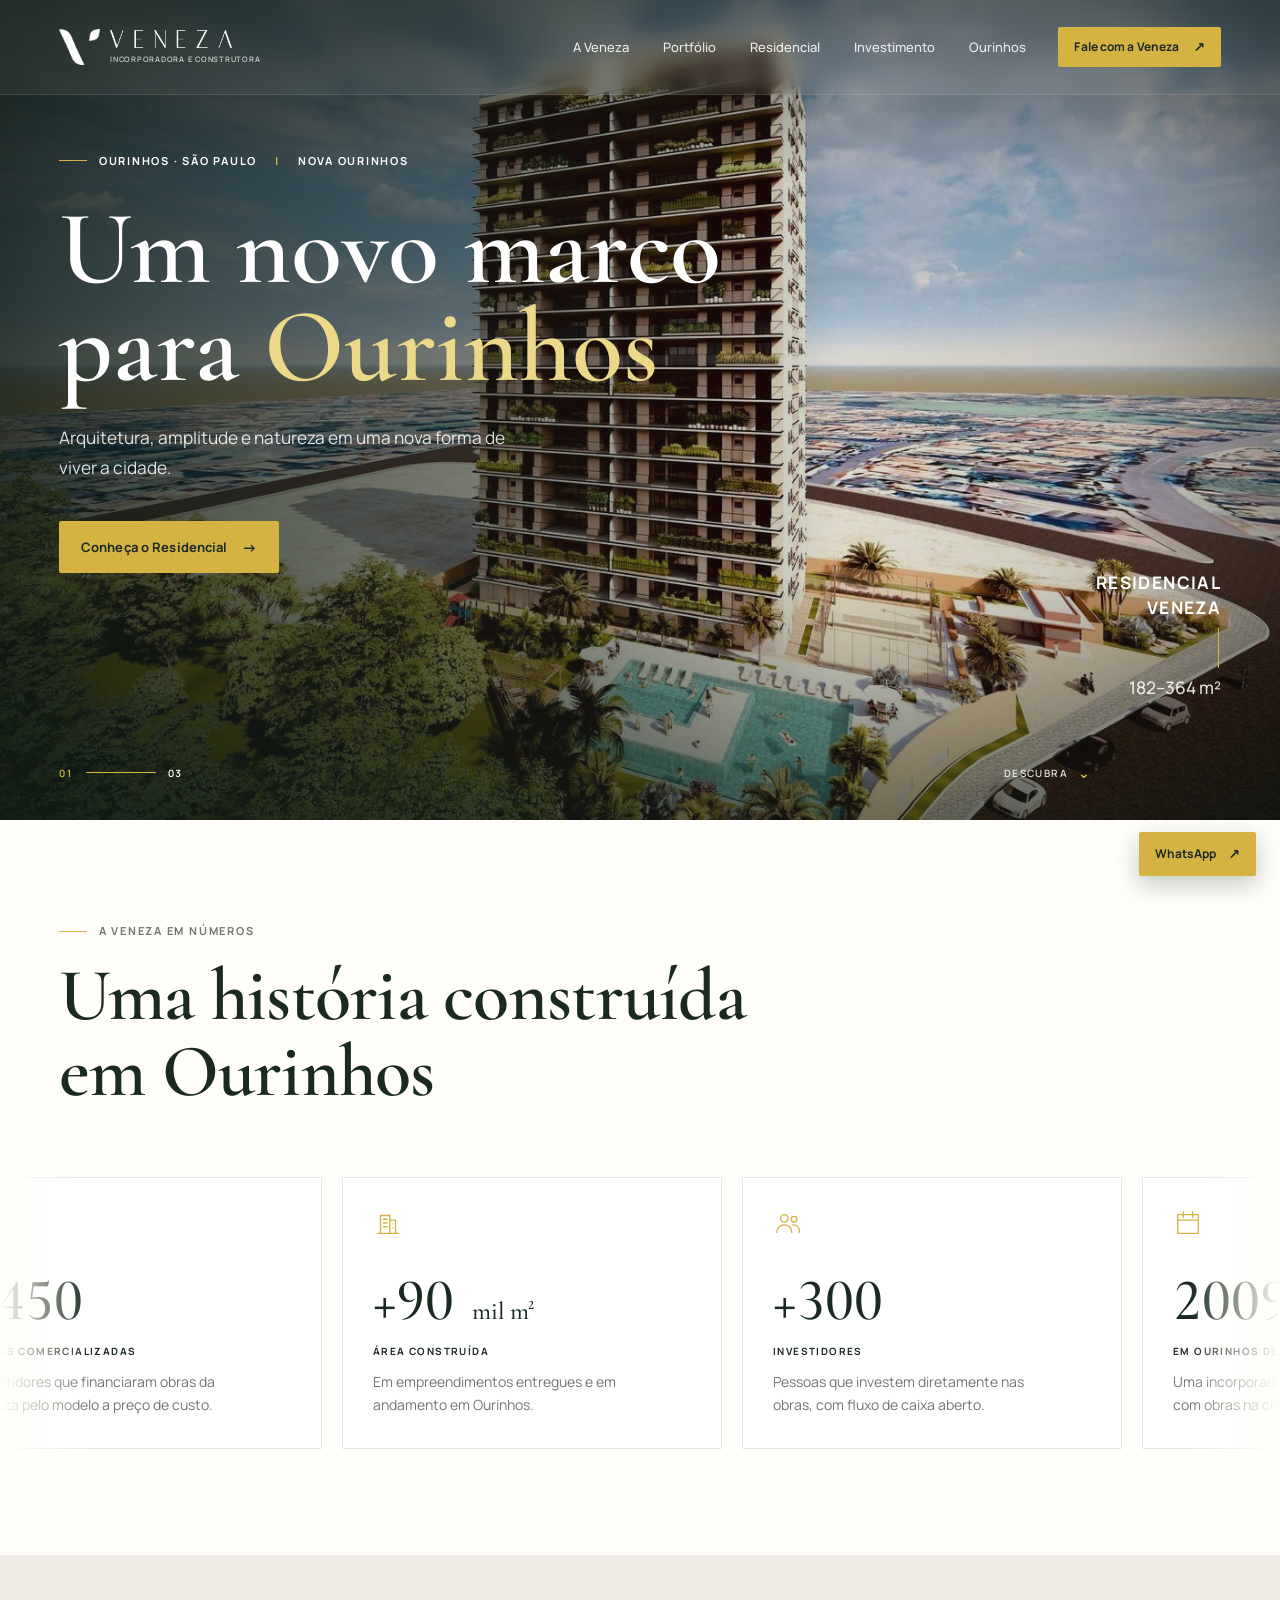
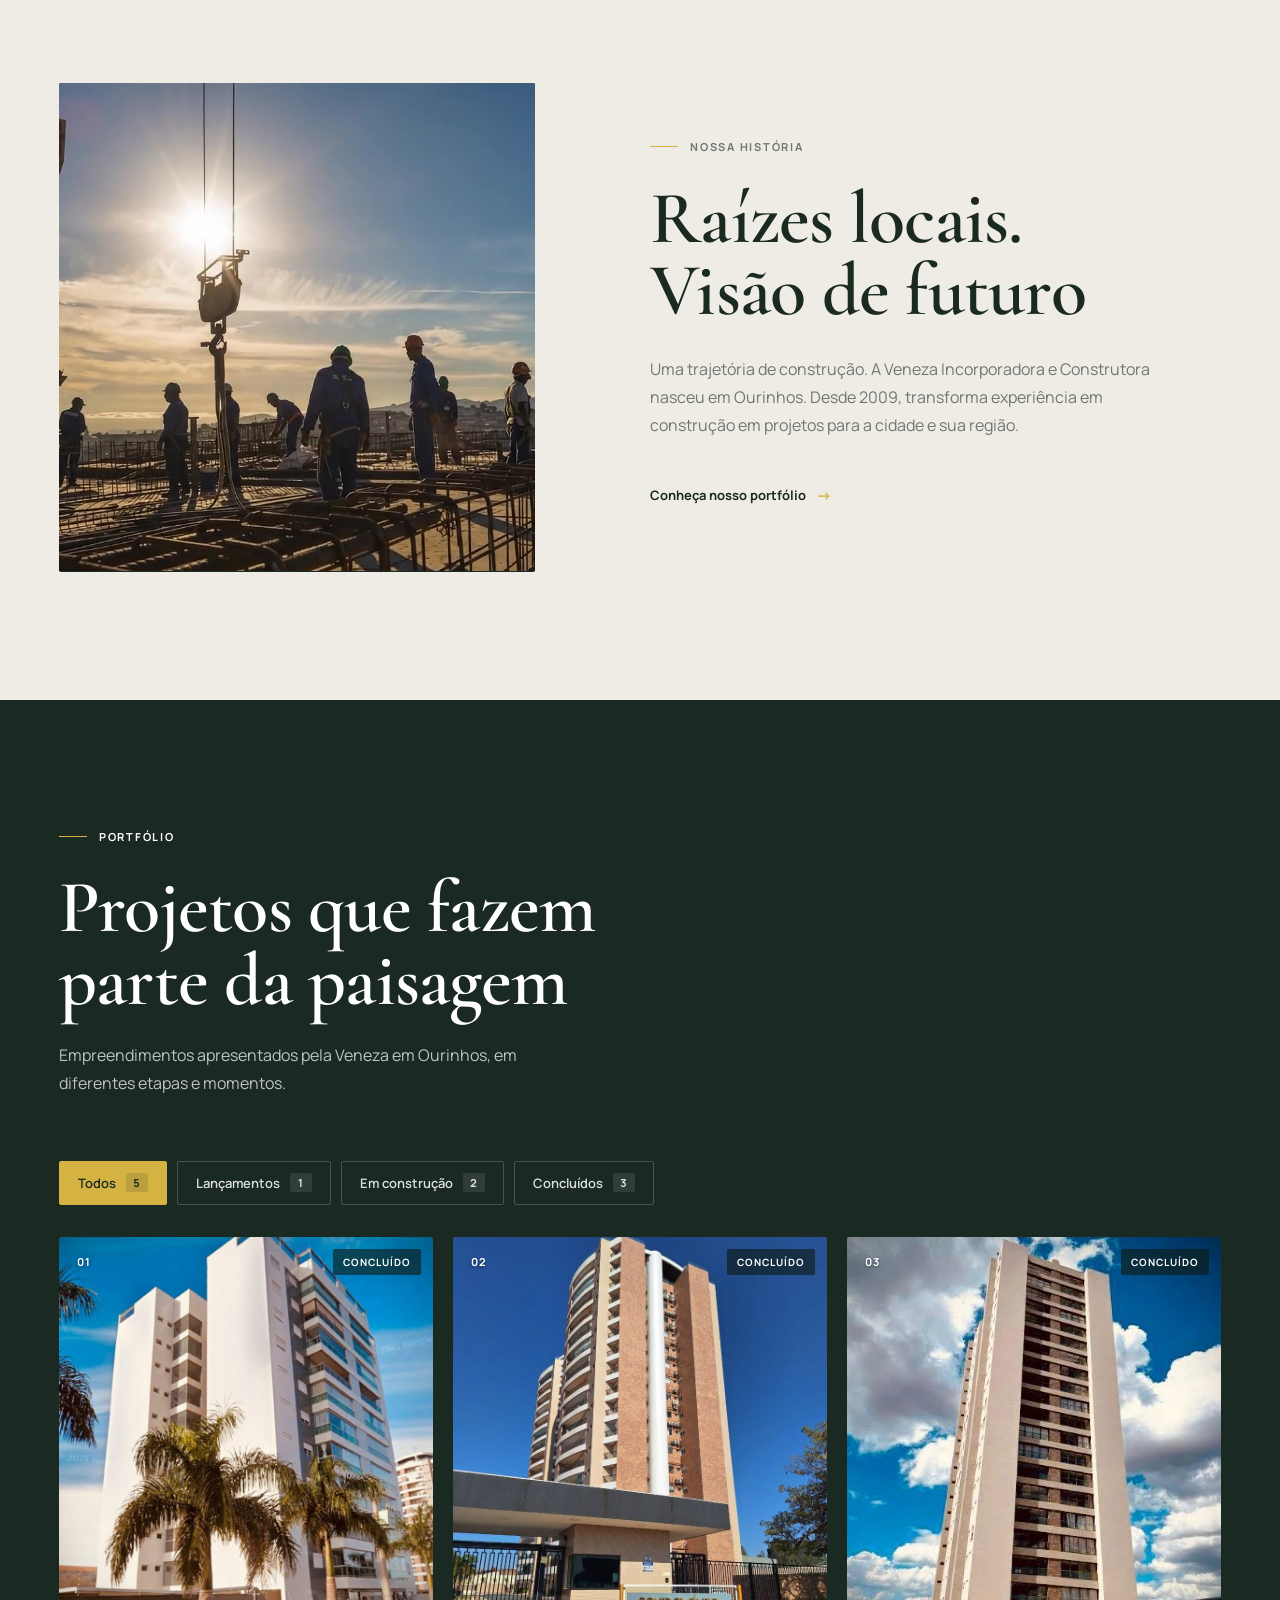
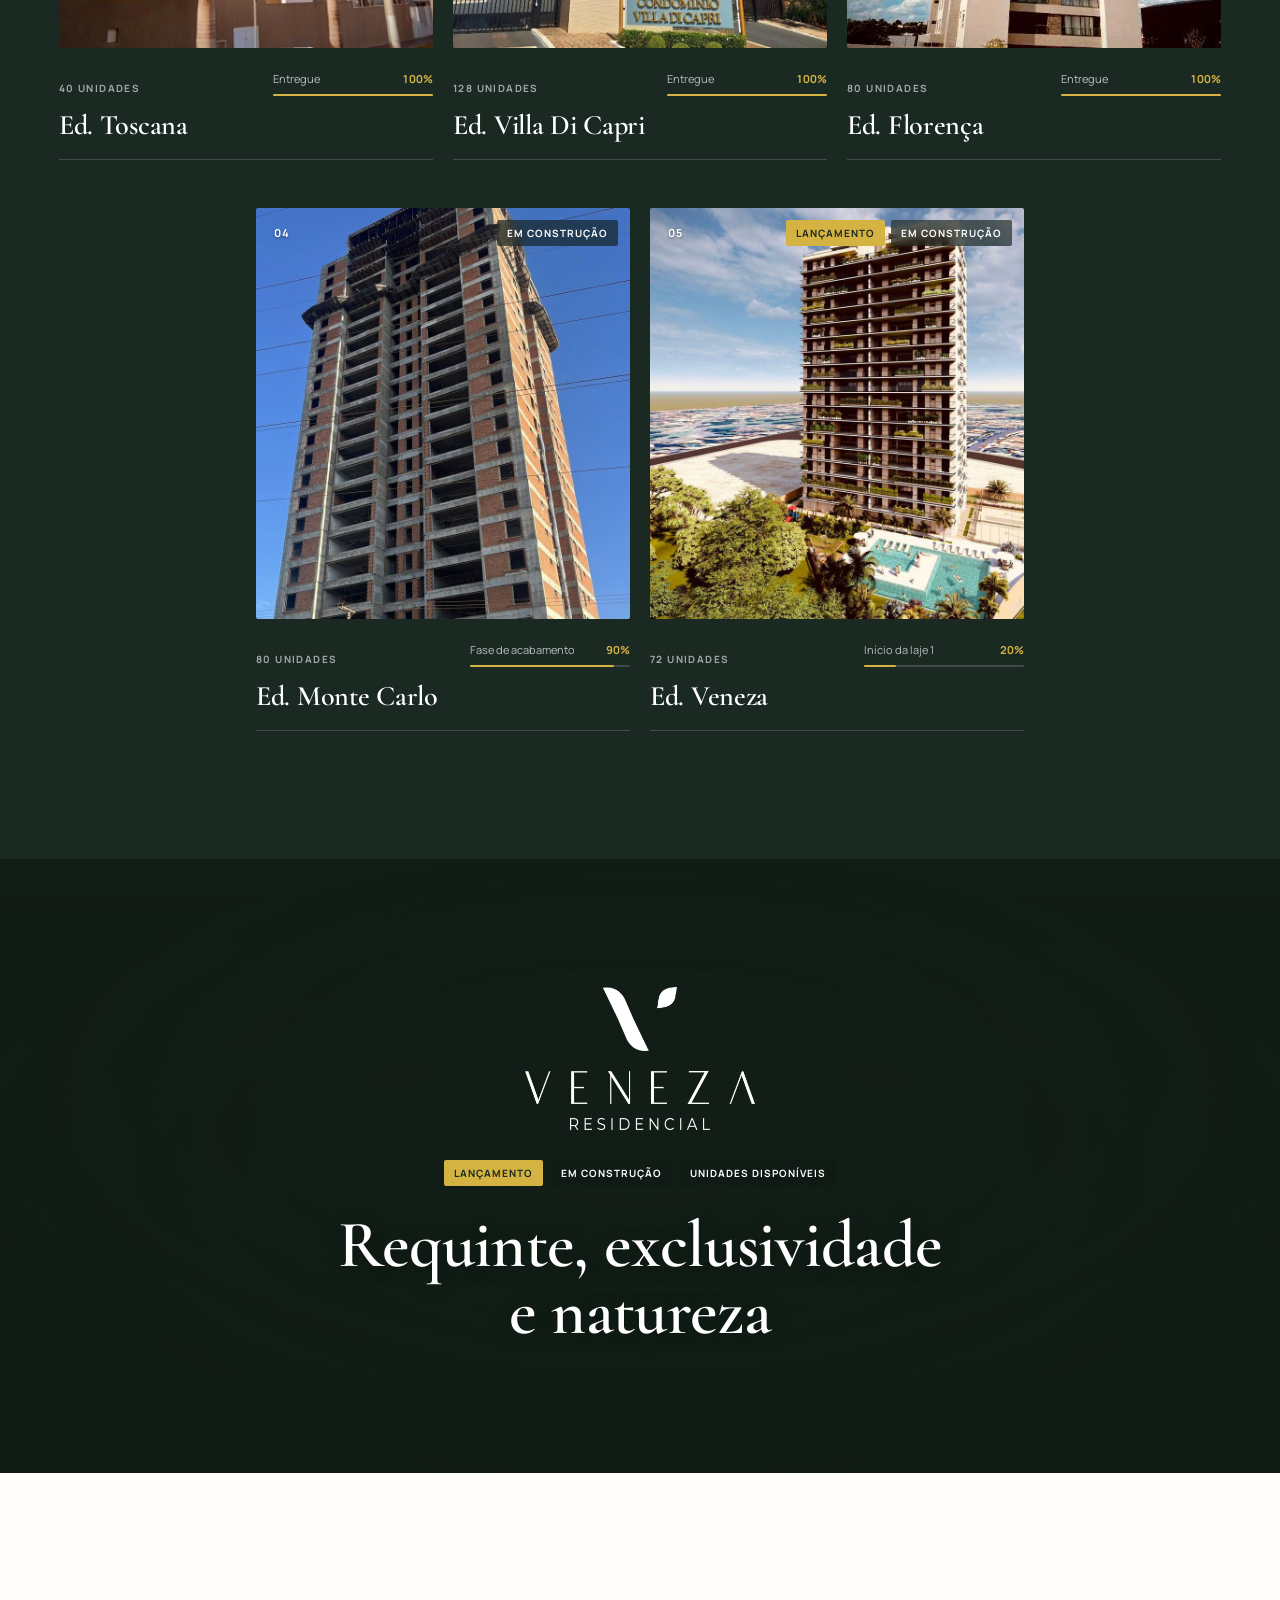
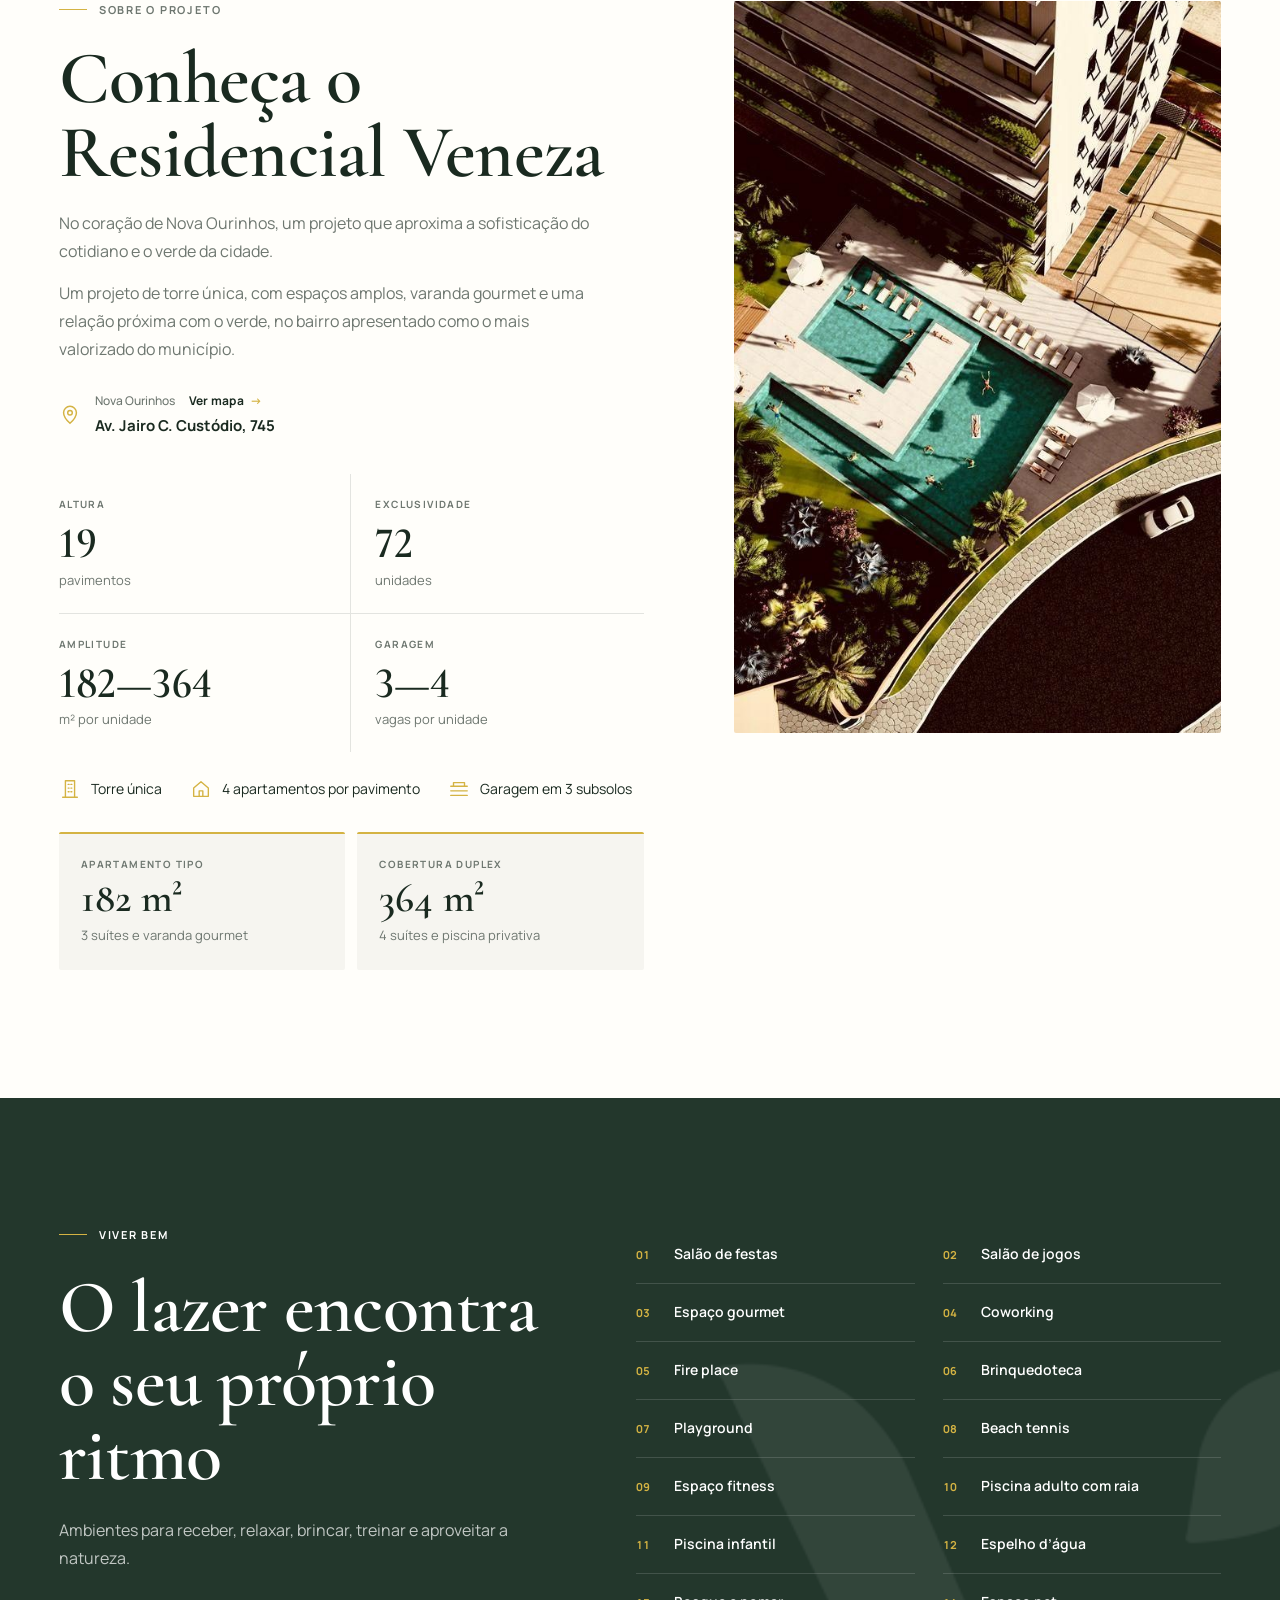
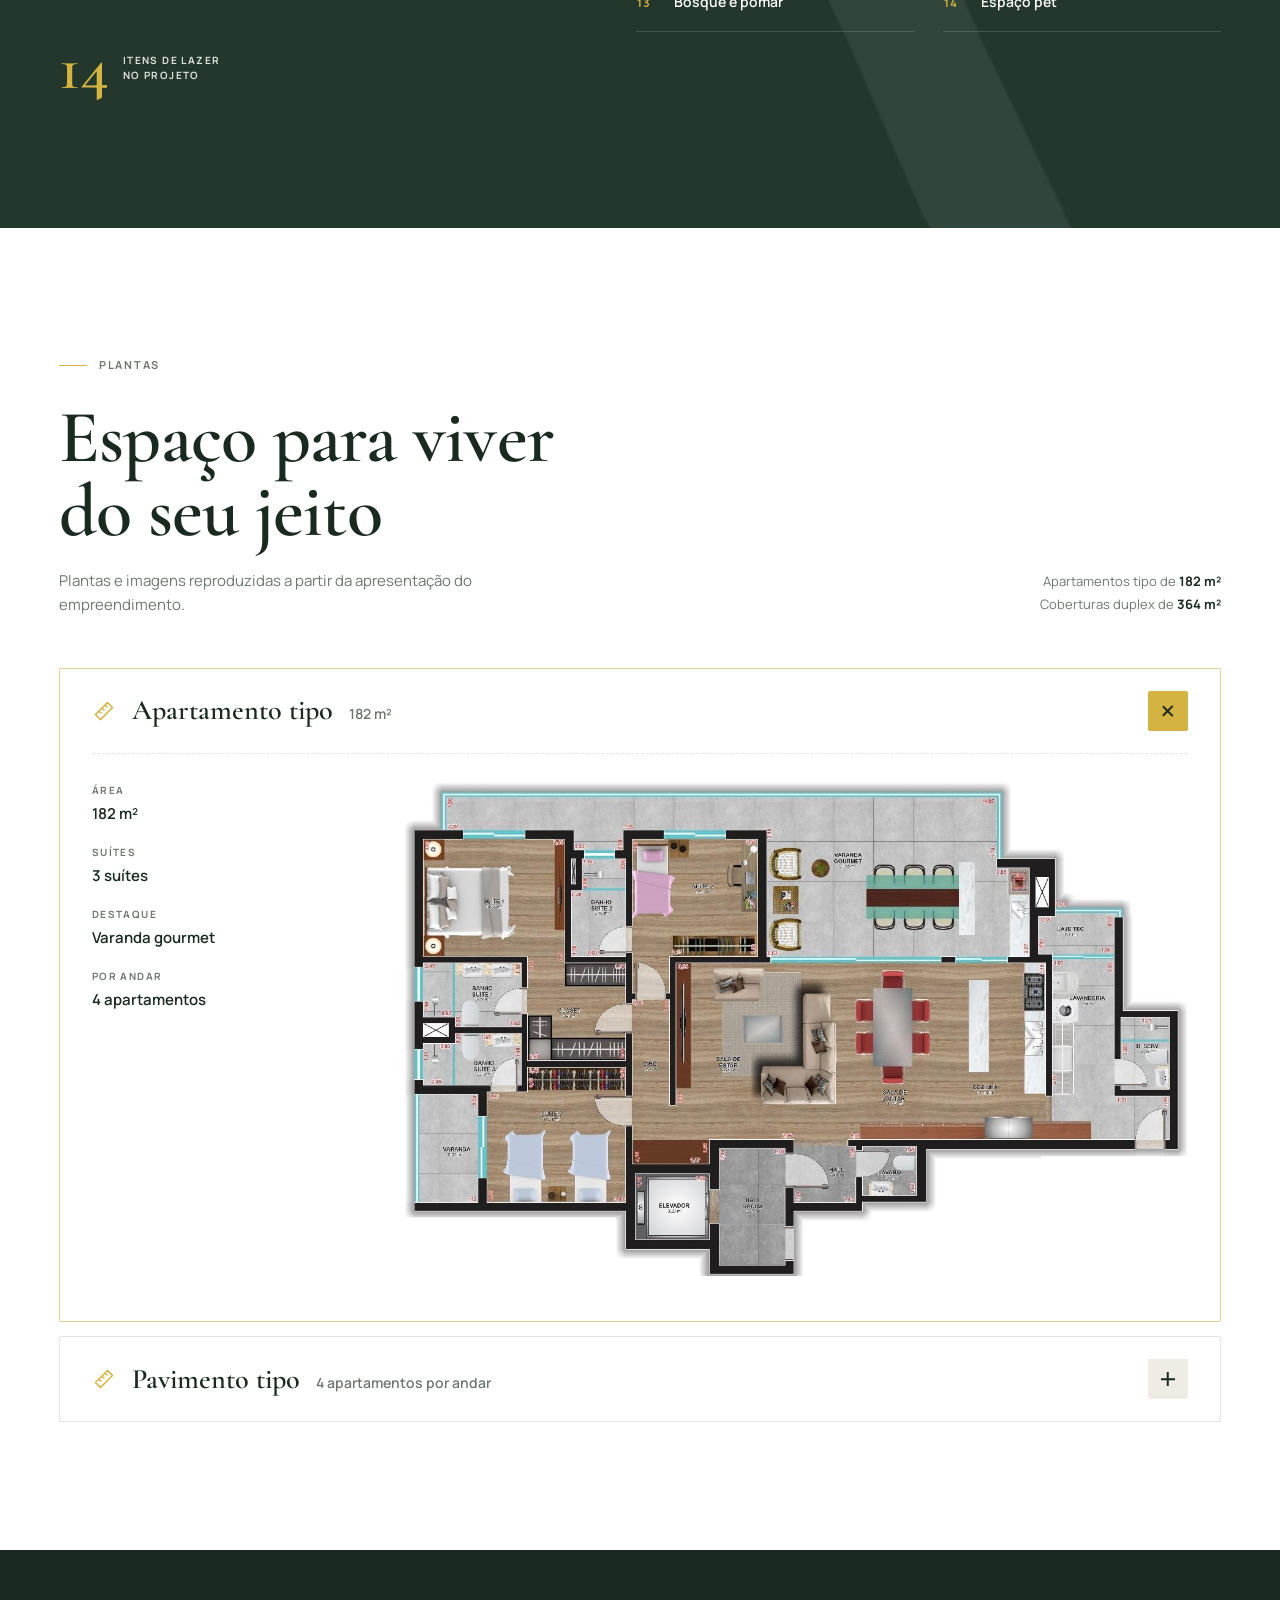
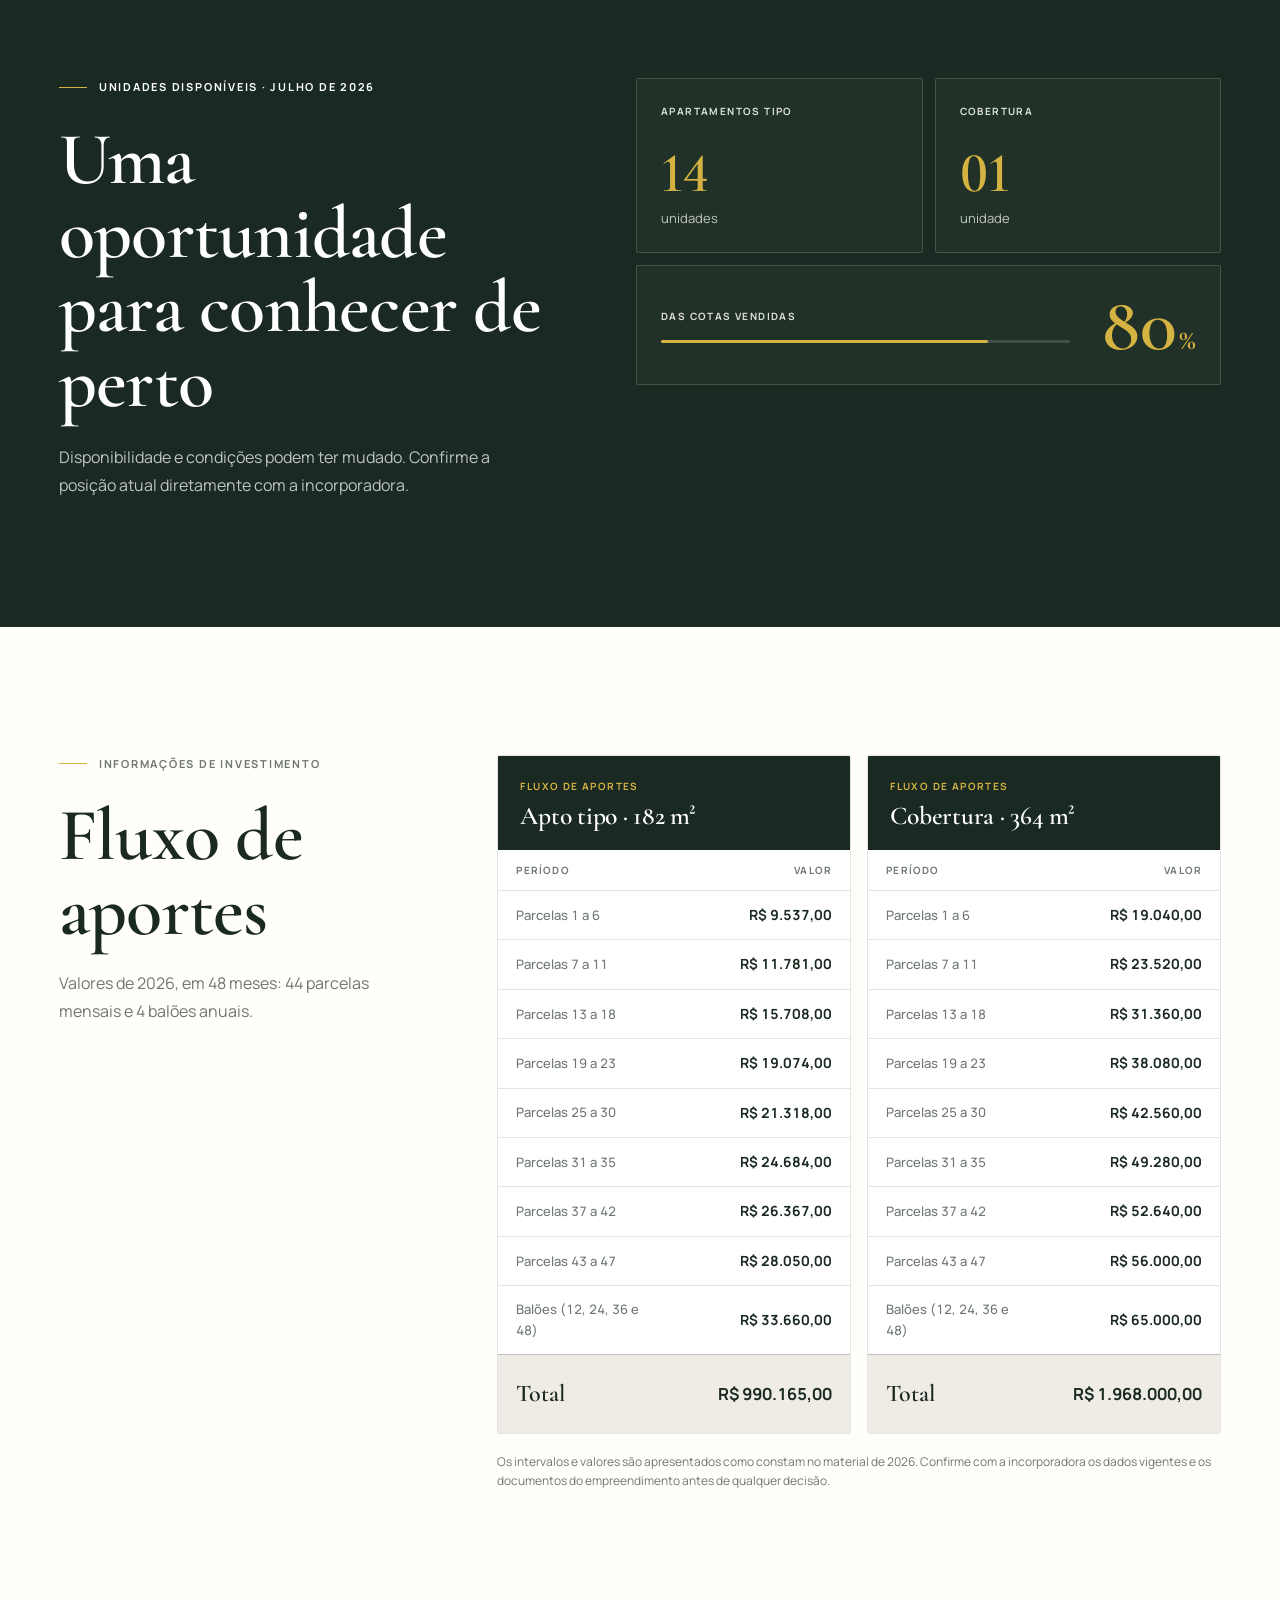
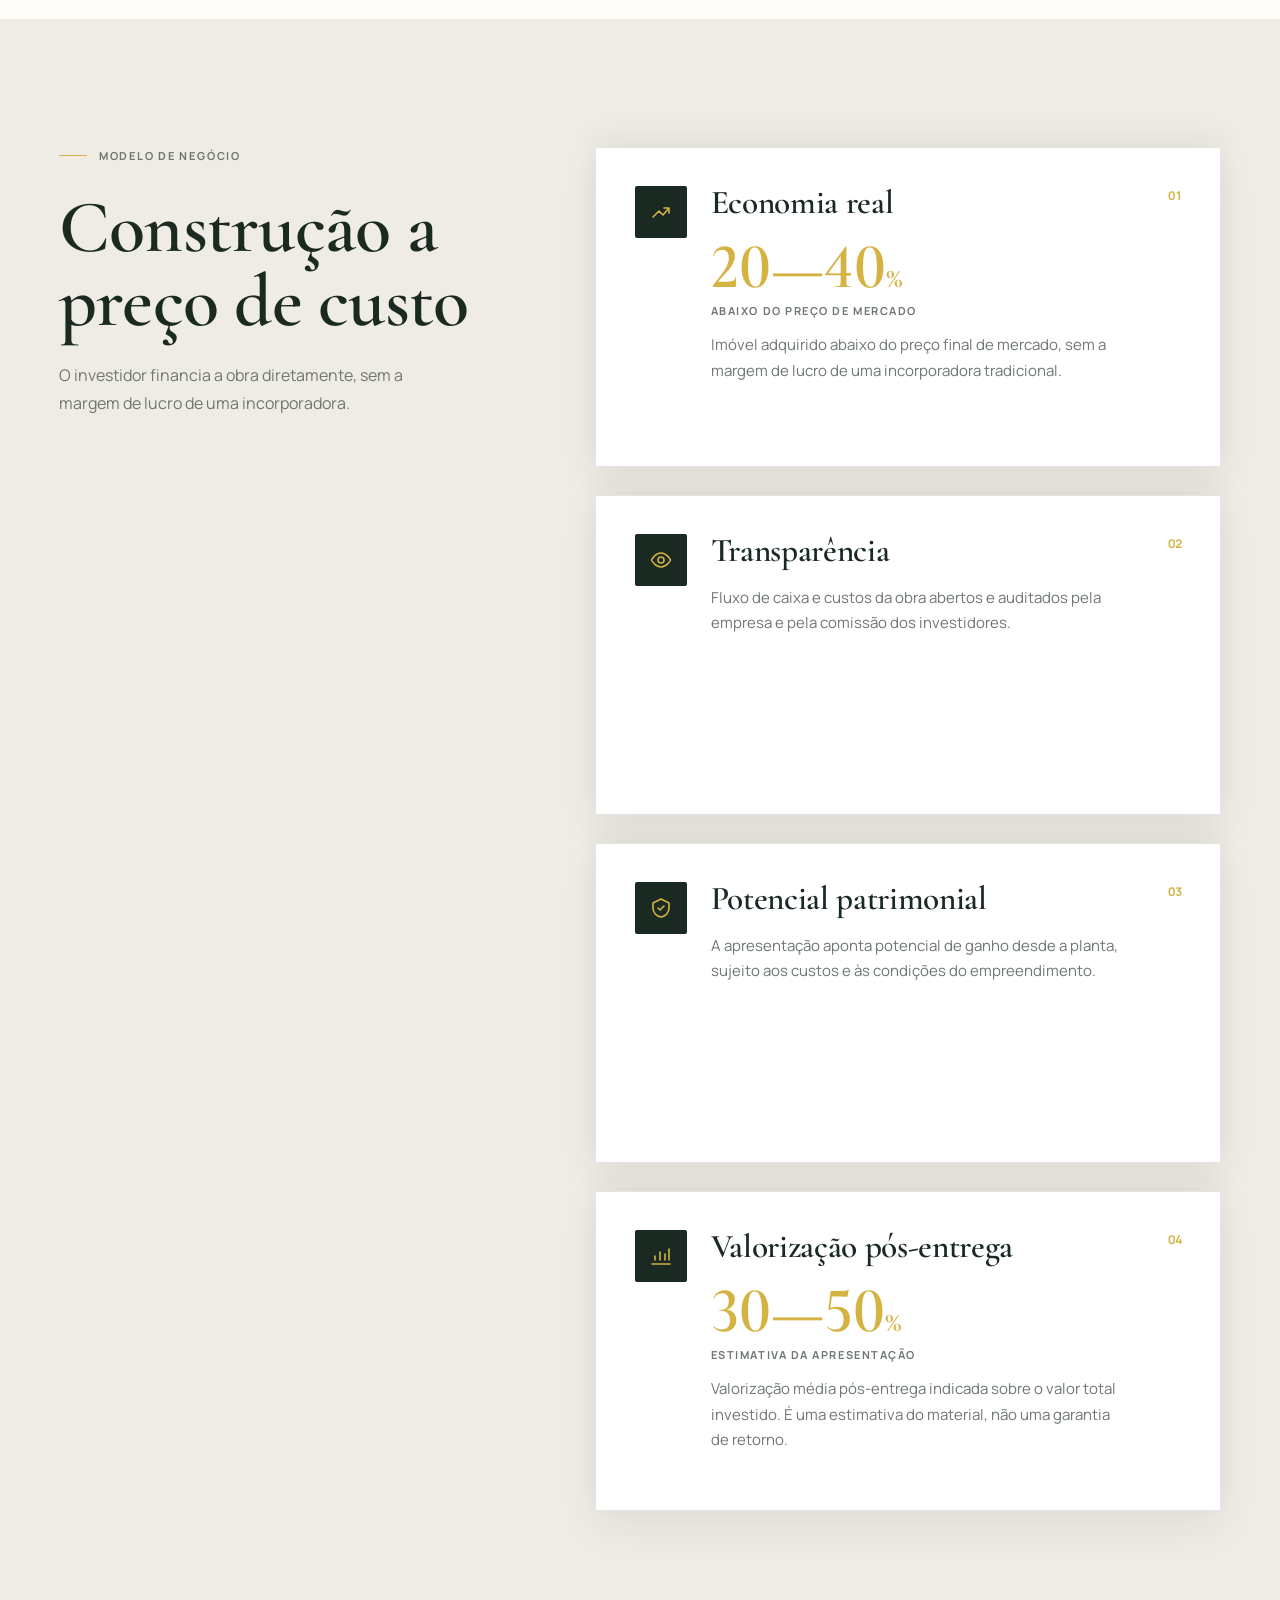
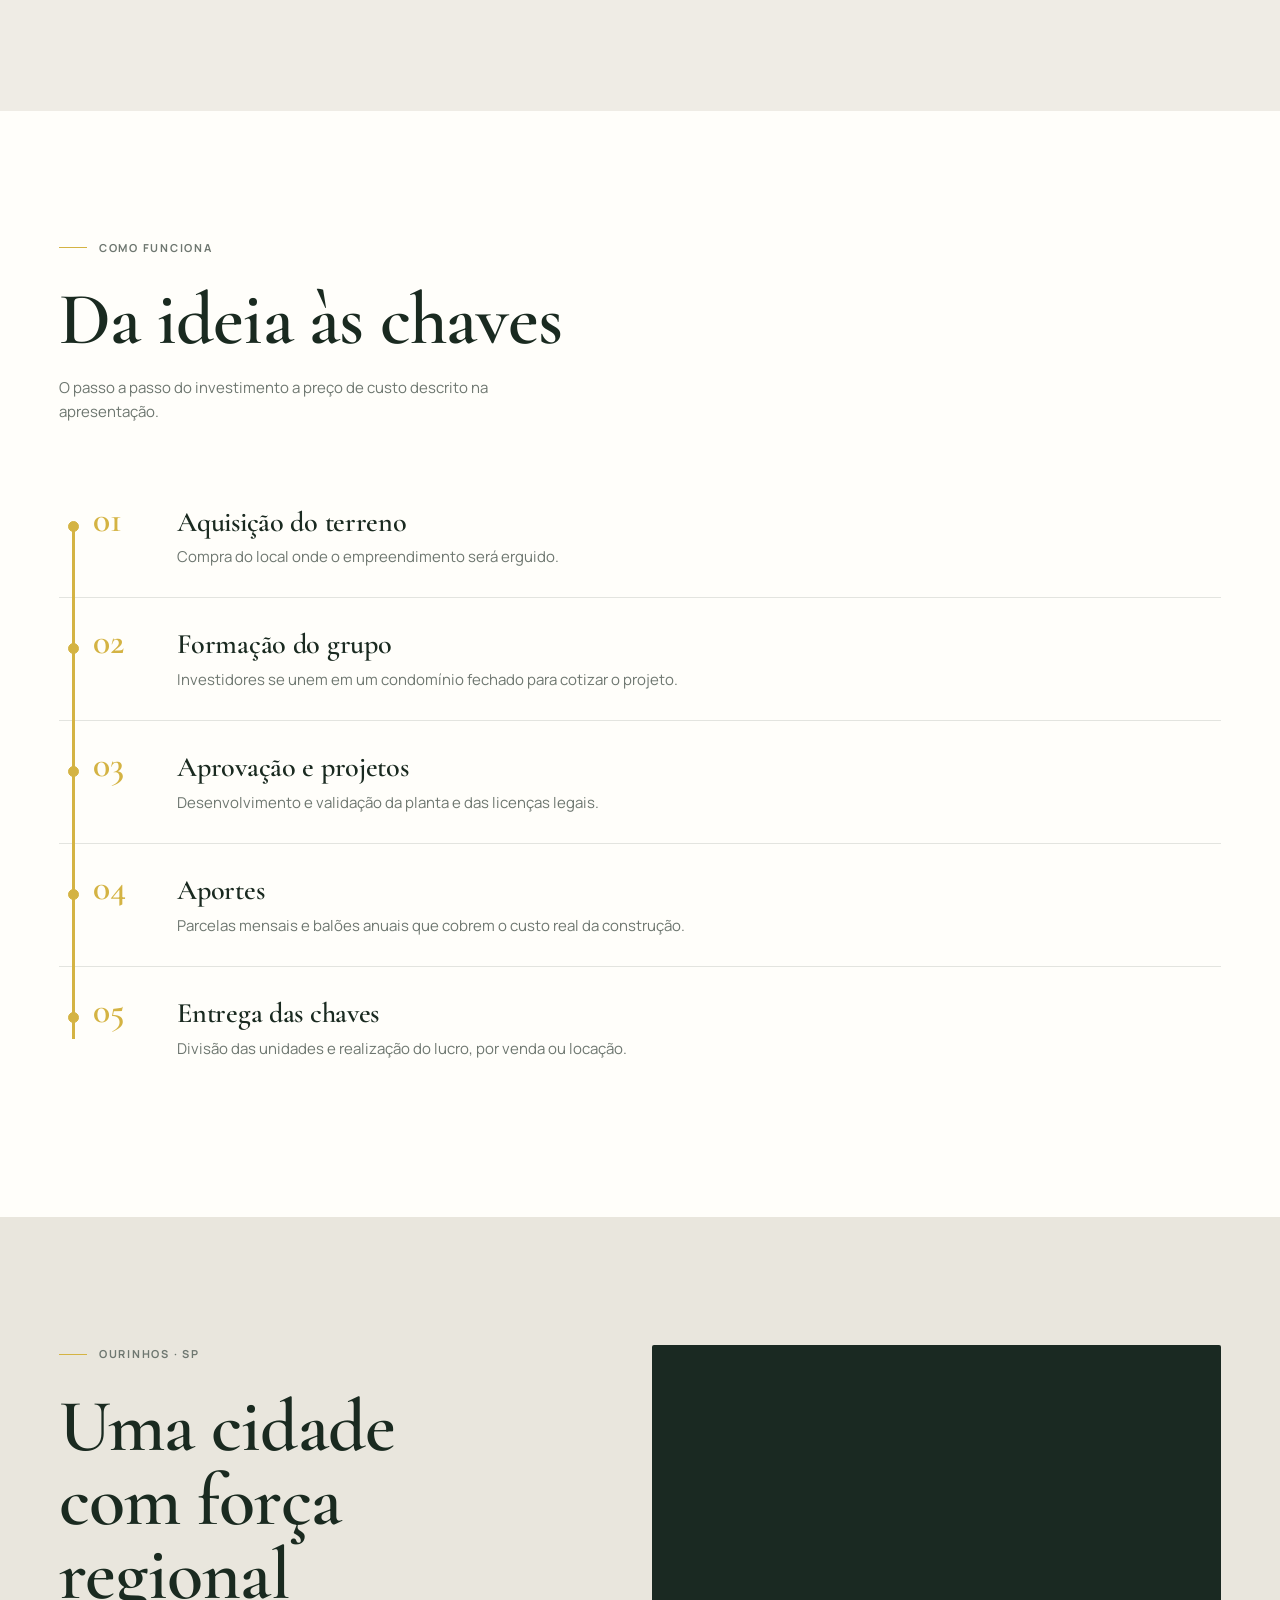
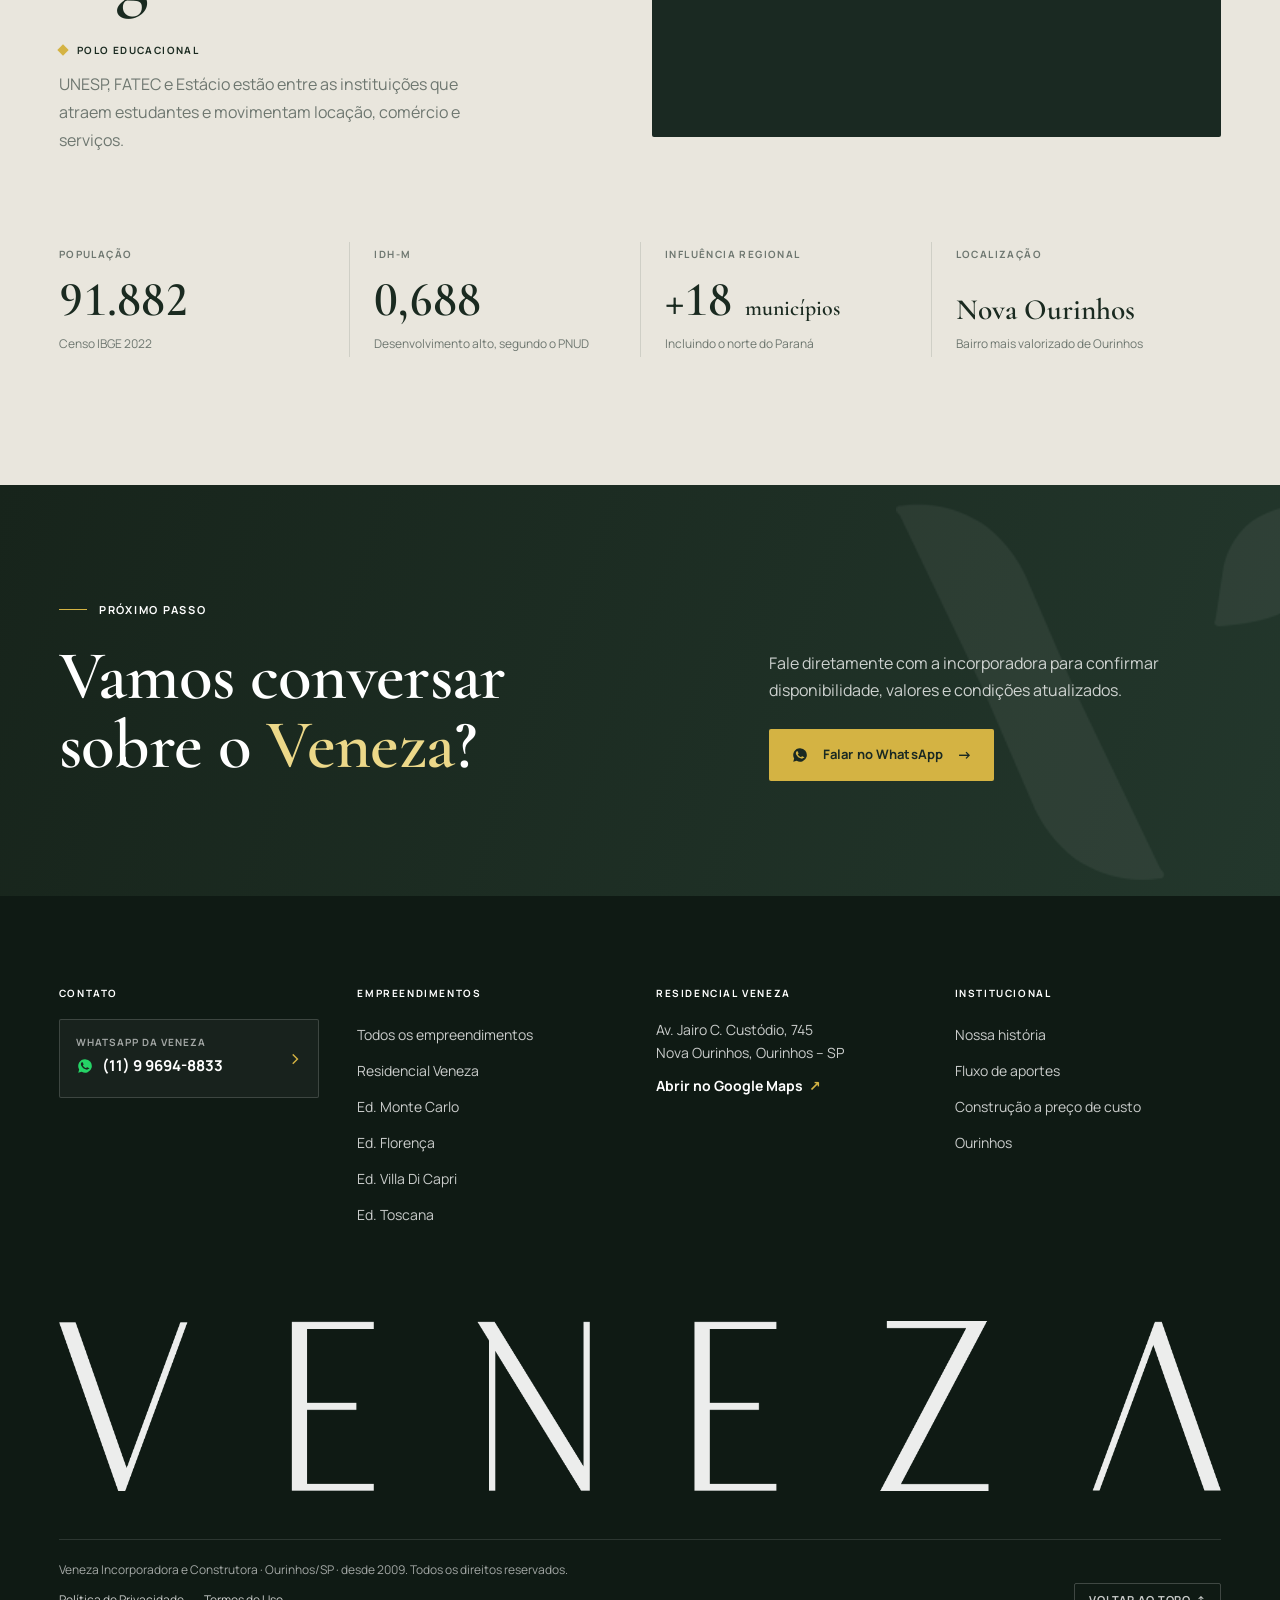
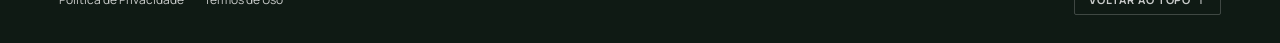
==== commit 63d62c46: "Redesign 2026 — versão para aprovação do cliente Novo site baseado na referência aprovada (Manus) co" ====
--- a/index.html
+++ b/index.html
@@ -3,524 +3,768 @@
 <head>
   <meta charset="UTF-8">
   <meta name="viewport" content="width=device-width, initial-scale=1.0">
-
-  <title>Imóveis a preço de custo em Ourinhos/SP | Invista direto na obra</title>
-  <meta name="description" content="Invista em imóveis na planta em Ourinhos/SP pelo modelo a preço de custo, com fluxo de caixa aberto, obra auditada e sem pagar a margem da incorporadora.">
-
-  <!-- Open Graph -->
-  <meta property="og:title" content="Imóveis a preço de custo em Ourinhos/SP | Invista direto na obra">
-  <meta property="og:description" content="Invista em imóveis na planta em Ourinhos/SP pelo modelo a preço de custo, com fluxo de caixa aberto, obra auditada e sem pagar a margem da incorporadora.">
+  <!-- Versão de aprovação: não indexar no Google. Remover esta linha ao publicar no endereço oficial. -->
+  <meta name="robots" content="noindex, nofollow">
+  <title>Veneza Incorporadora | Ourinhos</title>
+  <meta name="description" content="Veneza Incorporadora e Construtora: empreendimentos em Ourinhos desde 2009. Conheça o Residencial Veneza e as informações da apresentação de investimento 2026.">
+  <meta name="theme-color" content="#1A2922">
   <meta property="og:type" content="website">
   <meta property="og:locale" content="pt_BR">
-  <!-- canonical / og:url / og:image: adicionar quando a URL de produção estiver definida (dados.md) -->
-
-  <link rel="icon" href="img/Favicon.png">
-
-  <!-- Preload do poster do vídeo do hero -->
-  <link rel="preload" href="img/Hero.png" as="image" fetchpriority="high">
-
-  <!-- Preload CSS -->
-  <link rel="preload" href="style.css" as="style">
-  <link rel="stylesheet" href="style.css">
-
-  <!-- Google Fonts não-bloqueante — IBM Plex Sans (títulos) + Inter (corpo/UI) -->
+  <meta property="og:title" content="Veneza Incorporadora e Construtora">
+  <meta property="og:description" content="Arquitetura, amplitude e natureza em uma nova forma de viver Ourinhos.">
+
   <link rel="preconnect" href="https://fonts.googleapis.com">
   <link rel="preconnect" href="https://fonts.gstatic.com" crossorigin>
-  <link rel="preload" href="https://fonts.googleapis.com/css2?family=IBM+Plex+Sans:wght@400;600;700&family=Inter:wght@400;500;600&display=swap" as="style">
-  <link rel="stylesheet" href="https://fonts.googleapis.com/css2?family=IBM+Plex+Sans:wght@400;600;700&family=Inter:wght@400;500;600&display=swap" media="print" onload="this.media='all'">
-  <noscript><link rel="stylesheet" href="https://fonts.googleapis.com/css2?family=IBM+Plex+Sans:wght@400;600;700&family=Inter:wght@400;500;600&display=swap"></noscript>
+  <link rel="stylesheet" href="https://fonts.googleapis.com/css2?family=Cormorant+Garamond:wght@400;500;600&family=Manrope:wght@400;500;600;700&display=swap">
+  <link rel="preload" as="image" href="img/hero-01.jpg">
+  <link rel="stylesheet" href="style.css">
 </head>
 <body>
 
-  <!-- ============ HERO ============ -->
-  <section class="hero" id="hero">
-    <video class="hero__bg" aria-hidden="true" autoplay muted loop playsinline preload="metadata"
-           poster="img/Hero.png" width="1920" height="1018">
-      <source src="img/hero-bg.mp4" type="video/mp4">
-    </video>
-    <div class="hero__overlay" aria-hidden="true"></div>
-
-    <header class="hero__topbar">
-      <div class="hero__topbar-inner">
-        <img class="hero__topbar-logo" src="img/hero__topbar-logo.svg" alt="Veneza" width="43" height="56">
-        <span class="hero__topbar-brand">Veneza Incorporadora e Construtora</span>
-      </div>
-    </header>
-
-    <div class="hero__content">
-      <div class="hero__intro">
-        <p class="hero__eyebrow">
-          <img class="hero__eyebrow-icon" src="img/hero__topbar-logo.svg" alt="" width="32" height="42">
-          <span class="hero__eyebrow-text">EM OURINHOS DESDE 2009</span>
-        </p>
-        <div class="hero__headline">
-          <h1 class="hero__title">Invista em imóveis na planta em Ourinhos/SP sem pagar a margem da incorporadora</h1>
-          <p class="hero__description">No modelo a preço de custo, você financia a obra diretamente e fica com o lucro que normalmente vai para a incorporadora, com fluxo de caixa aberto e auditado.</p>
-        </div>
-      </div>
-
-      <div class="hero__stats">
-        <div class="hero__stats-image">
-          <img src="img/hero__content.png" alt="" width="104" height="104" decoding="async">
-        </div>
-        <div class="hero__stats-list">
-          <div class="hero__stat">
-            <span class="hero__stat-value" data-count-to="450" data-count-suffix="+">450+</span>
-            <span class="hero__stat-label">Cotas Comercializadas</span>
-          </div>
-          <div class="hero__stat">
-            <span class="hero__stat-value" data-count-to="90" data-count-suffix=" mil">90 mil</span>
-            <span class="hero__stat-label">M² construídos</span>
-          </div>
-          <div class="hero__stat">
-            <span class="hero__stat-value" data-count-to="300" data-count-suffix="+">300+</span>
-            <span class="hero__stat-label">Investidores</span>
-          </div>
-        </div>
-      </div>
+  <!-- ============ MENU ============ -->
+  <header class="header" id="topo">
+    <div class="header__inner">
+      <a class="header__brand" href="#topo" aria-label="Veneza Incorporadora e Construtora — início">
+        <img class="header__mark" src="img/logo-v.png" alt="" width="110" height="96">
+        <span class="header__brand-text">
+          <img class="header__logo" src="img/logo-veneza.png" alt="Veneza" width="440" height="65">
+          <span class="header__brand-sub">Incorporadora e Construtora</span>
+        </span>
+      </a>
+
+      <nav class="header__nav" id="menu" aria-label="Menu principal">
+        <a href="#a-veneza">A Veneza</a>
+        <a href="#portfolio">Portfólio</a>
+        <a href="#residencial">Residencial</a>
+        <a href="#investimento">Investimento</a>
+        <a href="#ourinhos">Ourinhos</a>
+        <a class="btn btn--gold header__cta-mobile" href="https://wa.me/5511996948833?text=Ol%C3%A1%2C%20gostaria%20de%20obter%20mais%20informa%C3%A7%C3%B5es%20sobre%20os%20investimentos%20em%20im%C3%B3veis%20na%20planta" target="_blank" rel="noopener">
+          Fale com a Veneza <span class="btn__icon" aria-hidden="true">↗</span>
+        </a>
+      </nav>
+
+      <a class="btn btn--gold btn--sm header__cta" href="https://wa.me/5511996948833?text=Ol%C3%A1%2C%20gostaria%20de%20obter%20mais%20informa%C3%A7%C3%B5es%20sobre%20os%20investimentos%20em%20im%C3%B3veis%20na%20planta" target="_blank" rel="noopener">
+        Fale com a Veneza <span class="btn__icon" aria-hidden="true">↗</span>
+      </a>
+
+      <button class="header__toggle" type="button" aria-controls="menu" aria-expanded="false" aria-label="Abrir menu">
+        <span></span><span></span>
+      </button>
     </div>
-  </section>
+  </header>
 
   <main>
-
-    <!-- ============ INVESTIDOR TRADICIONAL ============ -->
-    <section class="investidor-tradicional" id="investidor-tradicional">
-      <div class="investidor-tradicional__inner">
-
-        <div class="investidor-tradicional__intro">
-          <h2 class="investidor-tradicional__title">O investidor tradicional financia o lucro de outra pessoa</h2>
-          <div class="investidor-tradicional__intro-text">
-            <p class="investidor-tradicional__description">Comprar na planta a preço de tabela significa pagar, dentro do valor do imóvel, a margem de lucro da incorporadora. Fundos imobiliários e renda fixa entregam retorno previsível, mas limitado. Falta transparência sobre o que realmente acontece com o dinheiro investido durante a obra.</p>
-          </div>
-        </div>
-
-        <div class="investidor-tradicional__card">
-          <div class="investidor-tradicional__card-content">
-
-            <div class="investidor-tradicional__card-image">
-              <img src="img/investidor-tradicional__card-content.png" alt="Vista aérea de um empreendimento da Veneza" width="858" height="772" loading="lazy" decoding="async">
-            </div>
-
-            <div class="investidor-tradicional__card-body">
-
-              <div class="investidor-tradicional__card-header">
-                <span class="investidor-tradicional__badge">Vantagens reais</span>
-                <h3 class="investidor-tradicional__card-title">Investimento a Preço de Custo:</h3>
+    <!-- ============ SEÇÃO 1 — HERO ============ -->
+    <section class="hero" id="inicio" aria-label="Residencial Veneza">
+      <div class="hero__slides" aria-hidden="true">
+        <img class="hero__slide is-active" src="img/hero-01.jpg" alt="" fetchpriority="high">
+        <img class="hero__slide" src="img/hero-02.jpg" alt="" loading="lazy">
+        <img class="hero__slide" src="img/hero-03.jpg" alt="" loading="lazy">
+      </div>
+      <div class="hero__shade" aria-hidden="true"></div>
+
+      <div class="hero__inner">
+        <div class="hero__content">
+          <p class="eyebrow eyebrow--light">
+            Ourinhos · São Paulo <span class="eyebrow__sep">|</span> Nova Ourinhos
+          </p>
+
+          <h1 class="hero__title">
+            Um novo marco<br>
+            para <em>Ourinhos</em>
+          </h1>
+
+          <p class="hero__lead">Arquitetura, amplitude e natureza em uma nova forma de viver a cidade.</p>
+
+          <div class="hero__actions">
+            <a class="btn btn--gold" href="#residencial">
+              Conheça o Residencial <span class="btn__icon" aria-hidden="true">→</span>
+            </a>
+          </div>
+        </div>
+
+        <aside class="hero__tag" aria-hidden="true">
+          <span class="hero__tag-name">Residencial<br>Veneza</span>
+          <span class="hero__tag-line"></span>
+          <span class="hero__tag-area">182–364 m²</span>
+        </aside>
+
+        <div class="hero__bottom">
+          <div class="hero__counter" aria-hidden="true">
+            <span class="hero__counter-current">01</span>
+            <span class="hero__counter-track"><span class="hero__counter-bar"></span></span>
+            <span class="hero__counter-total">03</span>
+          </div>
+          <a class="hero__scroll" href="#a-veneza">
+            Descubra <span aria-hidden="true">⌄</span>
+          </a>
+        </div>
+      </div>
+    </section>
+
+    <!-- ============ SEÇÃO 2 — INDICADORES (carrossel) ============ -->
+    <section class="stats" id="indicadores" aria-labelledby="stats-title">
+      <div class="stats__head">
+        <div>
+          <p class="eyebrow">A Veneza em números</p>
+          <h2 class="stats__title" id="stats-title">Uma história construída<br> em Ourinhos</h2>
+        </div>
+      </div>
+
+      <div class="marquee" data-marquee>
+        <ul class="marquee__track">
+          <li class="stat-card">
+            <svg class="stat-card__icon" viewBox="0 0 32 32" aria-hidden="true"><path d="M6 27V11l10-6 10 6v16M6 27h20M12 27v-7h8v7M11 14h2M19 14h2"/></svg>
+            <p class="stat-card__value"><span data-count="450" data-prefix="+">+450</span></p>
+            <p class="stat-card__label">Cotas comercializadas</p>
+            <p class="stat-card__text">Investidores que financiaram obras da Veneza pelo modelo a preço de custo.</p>
+          </li>
+          <li class="stat-card">
+            <svg class="stat-card__icon" viewBox="0 0 32 32" aria-hidden="true"><path d="M5 27h22M8 27V8h10v19M18 13h6v14M11 12h4M11 16h4M11 20h4M21 17h0M21 21h0"/></svg>
+            <p class="stat-card__value"><span data-count="90" data-prefix="+">+90</span> <small>mil m²</small></p>
+            <p class="stat-card__label">Área construída</p>
+            <p class="stat-card__text">Em empreendimentos entregues e em andamento em Ourinhos.</p>
+          </li>
+          <li class="stat-card">
+            <svg class="stat-card__icon" viewBox="0 0 32 32" aria-hidden="true"><circle cx="12" cy="11" r="4"/><path d="M4 26c0-4.4 3.6-8 8-8s8 3.6 8 8"/><circle cx="22.5" cy="12" r="3"/><path d="M21 18.2c.5-.1 1-.2 1.5-.2 3 0 5.5 2.5 5.5 5.5V26"/></svg>
+            <p class="stat-card__value"><span data-count="300" data-prefix="+">+300</span></p>
+            <p class="stat-card__label">Investidores</p>
+            <p class="stat-card__text">Pessoas que investem diretamente nas obras, com fluxo de caixa aberto.</p>
+          </li>
+          <li class="stat-card">
+            <svg class="stat-card__icon" viewBox="0 0 32 32" aria-hidden="true"><rect x="5" y="7" width="22" height="20"/><path d="M5 13h22M11 4v6M21 4v6"/></svg>
+            <p class="stat-card__value">2009</p>
+            <p class="stat-card__label">Em Ourinhos desde</p>
+            <p class="stat-card__text">Uma incorporadora nascida na cidade, com obras na cidade e na região.</p>
+          </li>
+          <li class="stat-card">
+            <svg class="stat-card__icon" viewBox="0 0 32 32" aria-hidden="true"><path d="M4 27h24M7 27V14h6v13M13 27V6h7v21M20 27V11h6v16"/></svg>
+            <p class="stat-card__value">05</p>
+            <p class="stat-card__label">Empreendimentos</p>
+            <p class="stat-card__text">Toscana, Villa Di Capri, Florença, Monte Carlo e o novo Veneza.</p>
+          </li>
+        </ul>
+      </div>
+    </section>
+
+    <!-- ============ SEÇÃO 3 — NOSSA HISTÓRIA ============ -->
+    <section class="history" id="a-veneza" aria-labelledby="history-title">
+      <div class="history__inner">
+        <figure class="history__media">
+          <video class="history__video" muted loop playsinline preload="none"
+                 poster="img/historia-poster.jpg" width="1280" height="720"
+                 aria-label="Equipe da Veneza trabalhando em uma obra ao pôr do sol">
+            <source src="video/historia.mp4" type="video/mp4">
+          </video>
+        </figure>
+
+        <div class="history__content">
+          <p class="eyebrow">Nossa história</p>
+          <h2 class="history__title" id="history-title">Raízes locais.<br> Visão de futuro</h2>
+          <p class="history__text">Uma trajetória de construção. A Veneza Incorporadora e Construtora nasceu em Ourinhos. Desde 2009, transforma experiência em construção em projetos para a cidade e sua região.</p>
+          <a class="link-arrow history__link" href="#portfolio">
+            Conheça nosso portfólio <span aria-hidden="true">→</span>
+          </a>
+        </div>
+      </div>
+    </section>
+
+    <!-- ============ SEÇÃO 4 — PORTFÓLIO ============ -->
+    <section class="portfolio" id="portfolio" aria-labelledby="portfolio-title">
+      <div class="portfolio__inner">
+        <div class="portfolio__head">
+          <div class="portfolio__intro">
+            <p class="eyebrow eyebrow--light">Portfólio</p>
+            <h2 class="portfolio__title" id="portfolio-title">Projetos que fazem<br> parte da paisagem</h2>
+            <p class="portfolio__lead">Empreendimentos apresentados pela Veneza em Ourinhos, em diferentes etapas e momentos.</p>
+          </div>
+        </div>
+
+        <div class="filters" role="group" aria-label="Filtrar empreendimentos por status">
+          <button class="filters__btn" type="button" data-filter="todos" aria-pressed="true">Todos <span class="filters__count">5</span></button>
+          <button class="filters__btn" type="button" data-filter="lancamento" aria-pressed="false">Lançamentos <span class="filters__count">1</span></button>
+          <button class="filters__btn" type="button" data-filter="construcao" aria-pressed="false">Em construção <span class="filters__count">2</span></button>
+          <button class="filters__btn" type="button" data-filter="concluido" aria-pressed="false">Concluídos <span class="filters__count">3</span></button>
+        </div>
+        <p class="visually-hidden" aria-live="polite" data-filter-status></p>
+
+        <ul class="works">
+          <li class="work" data-status="concluido">
+            <div class="work__media">
+              <img src="img/obra-toscana.jpg" alt="Edifício Toscana, prédio residencial branco entre palmeiras" width="800" height="879" loading="lazy">
+              <span class="work__index">01</span>
+              <span class="work__chips"><span class="chip">Concluído</span></span>
+            </div>
+            <div class="work__body">
+              <div class="work__meta">
+                <span class="work__units">40 unidades</span>
+                <span class="work__progress" style="--p: 100%">
+                  <span class="work__phase">Entregue</span><span class="work__pct">100%</span>
+                  <span class="work__bar" aria-hidden="true"><span></span></span>
+                </span>
               </div>
-
-              <div class="investidor-tradicional__benefits">
-                <div class="investidor-tradicional__benefit">
-                  <svg class="investidor-tradicional__benefit-icon" viewBox="0 0 24 24" fill="none" aria-hidden="true">
-                    <path d="M8.91 19.92 15.43 13.4c.77-.77.77-2.03 0-2.8L8.91 4.08" stroke="currentColor" stroke-width="1.5" stroke-miterlimit="10" stroke-linecap="round" stroke-linejoin="round"/>
-                  </svg>
-                  <div class="investidor-tradicional__benefit-text">
-                    <h4 class="investidor-tradicional__benefit-title">Economia Real</h4>
-                    <p class="investidor-tradicional__benefit-description">Imóvel adquirido por valor abaixo do preço final de mercado, sem a margem de lucro de uma incorporadora tradicional.</p>
-                  </div>
-                </div>
-
-                <hr class="investidor-tradicional__benefit-divider">
-
-                <div class="investidor-tradicional__benefit">
-                  <svg class="investidor-tradicional__benefit-icon" viewBox="0 0 24 24" fill="none" aria-hidden="true">
-                    <path d="M8.91 19.92 15.43 13.4c.77-.77.77-2.03 0-2.8L8.91 4.08" stroke="currentColor" stroke-width="1.5" stroke-miterlimit="10" stroke-linecap="round" stroke-linejoin="round"/>
-                  </svg>
-                  <div class="investidor-tradicional__benefit-text">
-                    <h4 class="investidor-tradicional__benefit-title">Transparência</h4>
-                    <p class="investidor-tradicional__benefit-description">Fluxo de caixa e custos da obra abertos e auditados pela empresa e comissão de investidores.</p>
-                  </div>
-                </div>
-
-                <hr class="investidor-tradicional__benefit-divider">
-
-                <div class="investidor-tradicional__benefit">
-                  <svg class="investidor-tradicional__benefit-icon" viewBox="0 0 24 24" fill="none" aria-hidden="true">
-                    <path d="M8.91 19.92 15.43 13.4c.77-.77.77-2.03 0-2.8L8.91 4.08" stroke="currentColor" stroke-width="1.5" stroke-miterlimit="10" stroke-linecap="round" stroke-linejoin="round"/>
-                  </svg>
-                  <div class="investidor-tradicional__benefit-text">
-                    <h4 class="investidor-tradicional__benefit-title">Potencial de Valorização</h4>
-                    <p class="investidor-tradicional__benefit-description">Histórico de valorização patrimonial ao longo da obra, com dados de empreendimentos já entregues disponíveis no material completo.</p>
-                  </div>
-                </div>
+              <h3 class="work__name">Ed. Toscana</h3>
+            </div>
+          </li>
+
+          <li class="work" data-status="concluido">
+            <div class="work__media">
+              <img src="img/obra-villa-di-capri.jpg" alt="Condomínio Villa Di Capri, torre de tijolos aparentes com portaria" width="800" height="880" loading="lazy">
+              <span class="work__index">02</span>
+              <span class="work__chips"><span class="chip">Concluído</span></span>
+            </div>
+            <div class="work__body">
+              <div class="work__meta">
+                <span class="work__units">128 unidades</span>
+                <span class="work__progress" style="--p: 100%">
+                  <span class="work__phase">Entregue</span><span class="work__pct">100%</span>
+                  <span class="work__bar" aria-hidden="true"><span></span></span>
+                </span>
               </div>
-
-              <a class="investidor-tradicional__button--secondary"
-                 href="material/veneza-investimento-2026.pdf" download target="_blank" rel="noopener"
-                 aria-label="Baixar material completo (PDF, 3,2 MB)">
-                <span class="investidor-tradicional__button-label">
-                  <span>Baixar material completo</span>
-                  <span aria-hidden="true">Baixar material completo</span>
+              <h3 class="work__name">Ed. Villa Di Capri</h3>
+            </div>
+          </li>
+
+          <li class="work" data-status="concluido">
+            <div class="work__media">
+              <img src="img/obra-florenca.jpg" alt="Edifício Florença, torre alta contra o céu azul" width="480" height="528" loading="lazy">
+              <span class="work__index">03</span>
+              <span class="work__chips"><span class="chip">Concluído</span></span>
+            </div>
+            <div class="work__body">
+              <div class="work__meta">
+                <span class="work__units">80 unidades</span>
+                <span class="work__progress" style="--p: 100%">
+                  <span class="work__phase">Entregue</span><span class="work__pct">100%</span>
+                  <span class="work__bar" aria-hidden="true"><span></span></span>
                 </span>
-                <span class="investidor-tradicional__button-icon" aria-hidden="true">
-                  <svg viewBox="0 0 24 24" fill="none">
-                    <path d="M8.91 19.92 15.43 13.4c.77-.77.77-2.03 0-2.8L8.91 4.08" stroke="currentColor" stroke-width="1.5" stroke-miterlimit="10" stroke-linecap="round" stroke-linejoin="round"/>
-                  </svg>
-                  <svg viewBox="0 0 24 24" fill="none">
-                    <path d="M8.91 19.92 15.43 13.4c.77-.77.77-2.03 0-2.8L8.91 4.08" stroke="currentColor" stroke-width="1.5" stroke-miterlimit="10" stroke-linecap="round" stroke-linejoin="round"/>
-                  </svg>
+              </div>
+              <h3 class="work__name">Ed. Florença</h3>
+            </div>
+          </li>
+
+          <li class="work" data-status="construcao">
+            <div class="work__media">
+              <img src="img/obra-monte-carlo.jpg" alt="Edifício Monte Carlo em obra, estrutura concluída" width="800" height="880" loading="lazy">
+              <span class="work__index">04</span>
+              <span class="work__chips"><span class="chip">Em construção</span></span>
+            </div>
+            <div class="work__body">
+              <div class="work__meta">
+                <span class="work__units">80 unidades</span>
+                <span class="work__progress" style="--p: 90%">
+                  <span class="work__phase">Fase de acabamento</span><span class="work__pct">90%</span>
+                  <span class="work__bar" aria-hidden="true"><span></span></span>
                 </span>
+              </div>
+              <h3 class="work__name">Ed. Monte Carlo</h3>
+            </div>
+          </li>
+
+          <li class="work work--featured" data-status="lancamento construcao">
+            <a class="work__link" href="#residencial" aria-label="Ed. Veneza — conheça o Residencial Veneza"></a>
+            <div class="work__media">
+              <img src="img/obra-veneza.jpg" alt="Perspectiva do Residencial Veneza, torre com varandas e jardins" width="800" height="880" loading="lazy">
+              <span class="work__index">05</span>
+              <span class="work__chips"><span class="chip chip--gold">Lançamento</span><span class="chip">Em construção</span></span>
+            </div>
+            <div class="work__body">
+              <div class="work__meta">
+                <span class="work__units">72 unidades</span>
+                <span class="work__progress" style="--p: 20%">
+                  <span class="work__phase">Início da laje 1</span><span class="work__pct">20%</span>
+                  <span class="work__bar" aria-hidden="true"><span></span></span>
+                </span>
+              </div>
+              <h3 class="work__name">Ed. Veneza</h3>
+            </div>
+          </li>
+        </ul>
+      </div>
+    </section>
+
+    <!-- ============ SEÇÃO 5 — RESIDENCIAL VENEZA (faixa em movimento + Conheça) ============ -->
+    <section class="showcase" id="residencial" aria-labelledby="showcase-title">
+      <!-- 6a. Faixa com imagens em movimento, como um vídeo -->
+      <div class="reel">
+        <div class="reel__frames" aria-hidden="true">
+          <img class="reel__frame reel__frame--1" src="img/res-torre.jpg" alt="" loading="lazy">
+          <img class="reel__frame reel__frame--2" src="img/res-aerea.jpg" alt="" loading="lazy">
+          <img class="reel__frame reel__frame--3" src="img/res-piscina.jpg" alt="" loading="lazy">
+        </div>
+        <div class="reel__shade" aria-hidden="true"></div>
+
+        <div class="reel__content">
+          <div class="reel__logo" role="img" aria-label="Veneza Residencial">
+            <img class="reel__logo-v" src="img/logo-v-lg.png" alt="" width="276" height="240">
+            <img class="reel__logo-name" src="img/logo-veneza-lg.png" alt="" width="900" height="132">
+            <img class="reel__logo-sub" src="img/logo-residencial.png" alt="" width="560" height="46">
+          </div>
+          <p class="reel__chips">
+            <span class="chip chip--gold">Lançamento</span>
+            <span class="chip">Em construção</span>
+            <span class="chip">Unidades disponíveis</span>
+          </p>
+          <h2 class="reel__title" id="showcase-title">Requinte, exclusividade<br> e natureza</h2>
+        </div>
+      </div>
+
+      <!-- 6b. Conheça o Residencial Veneza (texto + perspectiva) -->
+      <div class="about">
+        <div class="about__text">
+          <p class="eyebrow">Sobre o projeto</p>
+          <h3 class="about__title">Conheça o Residencial Veneza</h3>
+          <p class="about__p">No coração de Nova Ourinhos, um projeto que aproxima a sofisticação do cotidiano e o verde da cidade.</p>
+          <p class="about__p">Um projeto de torre única, com espaços amplos, varanda gourmet e uma relação próxima com o verde, no bairro apresentado como o mais valorizado do município.</p>
+
+          <address class="res__address about__address">
+            <svg viewBox="0 0 24 24" aria-hidden="true"><path d="M12 21s-7-6.2-7-11.5A7 7 0 0 1 19 9.5C19 14.8 12 21 12 21z"/><circle cx="12" cy="9.5" r="2.5"/></svg>
+            <span class="about__addr">
+              <span class="about__addr-top">
+                <small>Nova Ourinhos</small>
+                <a class="map-link" href="https://www.google.com/maps/search/?api=1&amp;query=Av.%20Jairo%20C.%20Cust%C3%B3dio%2C%20745%2C%20Nova%20Ourinhos%2C%20Ourinhos%20-%20SP" target="_blank" rel="noopener" aria-label="Ver mapa no Google Maps (abre em nova aba)">Ver mapa <span aria-hidden="true">→</span></a>
+              </span>
+              <span class="about__addr-street">Av. Jairo C. Custódio, 745</span>
+            </span>
+          </address>
+
+          <dl class="about__specs">
+            <div class="spec"><dt>Altura</dt><dd><strong>19</strong> pavimentos</dd></div>
+            <div class="spec"><dt>Exclusividade</dt><dd><strong>72</strong> unidades</dd></div>
+            <div class="spec"><dt>Amplitude</dt><dd><strong>182—364</strong> m² por unidade</dd></div>
+            <div class="spec"><dt>Garagem</dt><dd><strong>3—4</strong> vagas por unidade</dd></div>
+          </dl>
+
+          <ul class="about__facts">
+            <li><svg viewBox="0 0 24 24" aria-hidden="true"><path d="M7 21V3h10v18M4 21h16M10 7h1M13 7h1M10 11h1M13 11h1M10 15h1M13 15h1"/></svg>Torre única</li>
+            <li><svg viewBox="0 0 24 24" aria-hidden="true"><path d="M4 11 12 4l8 7v9H4zM10 20v-6h4v6"/></svg>4 apartamentos por pavimento</li>
+            <li><svg viewBox="0 0 24 24" aria-hidden="true"><path d="M3 9h18M3 14h18M3 19h18M6 9V5h12v4"/></svg>Garagem em 3 subsolos</li>
+          </ul>
+
+          <div class="about__types">
+            <div class="about__type"><span>Apartamento tipo</span><strong>182 m²</strong><small>3 suítes e varanda gourmet</small></div>
+            <div class="about__type"><span>Cobertura duplex</span><strong>364 m²</strong><small>4 suítes e piscina privativa</small></div>
+          </div>
+        </div>
+
+        <figure class="about__media">
+          <img src="img/res-perspectiva-v.jpg" alt="Vista de cima do Residencial Veneza: piscina, deck e jardins ao pé da torre" width="600" height="900" loading="lazy">
+        </figure>
+      </div>
+    </section>
+
+
+    <!-- ============ SEÇÃO 6 — LAZER ============ -->
+    <section class="leisure" id="lazer" aria-labelledby="leisure-title">
+      <img class="leisure__mark" src="img/logo-v-lg.png" alt="" aria-hidden="true" width="276" height="240" loading="lazy">
+      <div class="leisure__inner">
+        <div class="leisure__intro">
+          <p class="eyebrow eyebrow--light">Viver bem</p>
+          <h2 class="leisure__title" id="leisure-title">O lazer encontra<br> o seu próprio ritmo</h2>
+          <p class="leisure__lead">Ambientes para receber, relaxar, brincar, treinar e aproveitar a natureza.</p>
+          <p class="leisure__total"><span class="leisure__total-num">14</span> <span class="leisure__total-label">Itens de lazer<br> no projeto</span></p>
+        </div>
+
+        <ol class="leisure__list" aria-label="Itens de lazer do Residencial Veneza">
+          <li class="leisure__item"><span class="leisure__num">01</span><span class="leisure__name">Salão de festas</span></li>
+          <li class="leisure__item"><span class="leisure__num">02</span><span class="leisure__name">Salão de jogos</span></li>
+          <li class="leisure__item"><span class="leisure__num">03</span><span class="leisure__name">Espaço gourmet</span></li>
+          <li class="leisure__item"><span class="leisure__num">04</span><span class="leisure__name">Coworking</span></li>
+          <li class="leisure__item"><span class="leisure__num">05</span><span class="leisure__name">Fire place</span></li>
+          <li class="leisure__item"><span class="leisure__num">06</span><span class="leisure__name">Brinquedoteca</span></li>
+          <li class="leisure__item"><span class="leisure__num">07</span><span class="leisure__name">Playground</span></li>
+          <li class="leisure__item"><span class="leisure__num">08</span><span class="leisure__name">Beach tennis</span></li>
+          <li class="leisure__item"><span class="leisure__num">09</span><span class="leisure__name">Espaço fitness</span></li>
+          <li class="leisure__item"><span class="leisure__num">10</span><span class="leisure__name">Piscina adulto com raia</span></li>
+          <li class="leisure__item"><span class="leisure__num">11</span><span class="leisure__name">Piscina infantil</span></li>
+          <li class="leisure__item"><span class="leisure__num">12</span><span class="leisure__name">Espelho d’água</span></li>
+          <li class="leisure__item"><span class="leisure__num">13</span><span class="leisure__name">Bosque e pomar</span></li>
+          <li class="leisure__item"><span class="leisure__num">14</span><span class="leisure__name">Espaço pet</span></li>
+        </ol>
+      </div>
+    </section>
+
+    <!-- ============ SEÇÃO 7 — PLANTAS (acordeão, estilo Bolfe) ============ -->
+    <section class="plans" id="plantas" aria-labelledby="plans-title">
+      <div class="plans__inner">
+        <div class="plans__head">
+          <div>
+            <p class="eyebrow">Plantas</p>
+            <h2 class="plans__title" id="plans-title">Espaço para viver<br> do seu jeito</h2>
+            <p class="plans__lead">Plantas e imagens reproduzidas a partir da apresentação do empreendimento.</p>
+          </div>
+          <p class="plans__summary">Apartamentos tipo de <strong>182 m²</strong><br>Coberturas duplex de <strong>364 m²</strong></p>
+        </div>
+
+        <div class="plans__list">
+          <details class="plan" open>
+            <summary class="plan__summary">
+              <svg class="plan__icon" viewBox="0 0 24 24" aria-hidden="true"><path d="M3.5 15.5 15.5 3.5l5 5-12 12zM7 12l2 2M10 9l2 2M13 6l2 2"/></svg>
+              <span class="plan__name">Apartamento tipo <span class="plan__area">182 m²</span></span>
+              <span class="plan__toggle" aria-hidden="true"></span>
+            </summary>
+            <div class="plan__body">
+              <dl class="plan__info">
+                <div><dt>Área</dt><dd>182 m²</dd></div>
+                <div><dt>Suítes</dt><dd>3 suítes</dd></div>
+                <div><dt>Destaque</dt><dd>Varanda gourmet</dd></div>
+                <div><dt>Por andar</dt><dd>4 apartamentos</dd></div>
+              </dl>
+              <a class="plan__media" href="img/planta-apartamento-tipo.jpg" target="_blank" rel="noopener" aria-label="Abrir a planta do apartamento tipo em tamanho grande">
+                <img src="img/planta-apartamento-tipo.jpg" alt="Planta humanizada do apartamento tipo do Residencial Veneza, com 3 suítes, sala integrada, cozinha e varanda gourmet" width="1280" height="829" loading="lazy">
               </a>
-
-            </div>
-          </div>
-        </div>
-
-      </div>
-    </section>
-
-    <!-- ============ ENTREGUES E ANDAMENTO ============ -->
-    <section class="entregues-e-andamento" id="entregues-e-andamento">
-
-      <div class="entregues-e-andamento__inner">
-        <div class="entregues-e-andamento__header">
-          <h2 class="entregues-e-andamento__title">Empreendimentos entregues e em andamento</h2>
-        </div>
-      </div>
-
-      <!-- Viewport do carrossel: começa alinhado ao grid, mas o track continua p/ fora à direita -->
-      <div class="entregues-e-andamento__list" role="region" aria-roledescription="carrossel"
-           aria-label="Empreendimentos entregues e em andamento" tabindex="0">
-        <div class="entregues-e-andamento__track">
-
-          <article class="entregues-e-andamento__card">
-            <div class="entregues-e-andamento__card-image">
-              <img class="entregues-e-andamento__card-image-photo" src="img/entregues-e-andamento__card-image-photo.png" alt="Edifício Toscana" width="520" height="600" loading="lazy" decoding="async">
-              <span class="entregues-e-andamento__card-status">
-                <span class="entregues-e-andamento__card-status-label">ENTREGUE 100%</span>
-              </span>
-            </div>
-            <div class="entregues-e-andamento__card-info">
-              <div class="entregues-e-andamento__card-info-text">
-                  <h3 class="entregues-e-andamento__card-name">Edifício Toscana</h3>
-                <div class="entregues-e-andamento__card-meta-row">
-                  <svg class="entregues-e-andamento__card-meta-icon" viewBox="0 0 40 40" aria-hidden="true">
-                    <path fill-rule="evenodd" clip-rule="evenodd" d="M11.3275 2.99984C6.26954 2.99984 2.99954 6.46584 2.99954 11.8318V28.1679C2.99954 33.5339 6.26954 36.9999 11.3275 36.9999H28.6636C33.7276 36.9999 36.9996 33.5339 36.9996 28.1679V11.8318C36.9996 6.46584 33.7276 2.99984 28.6676 2.99984H11.3275ZM28.664 40H11.328C4.552 40 0 35.244 0 28.168V11.832C0 4.756 4.552 0 11.328 0H28.668C35.446 0 40 4.756 40 11.832V28.168C40 35.244 35.446 40 28.664 40V40Z" fill="currentColor"/>
-                    <path fill-rule="evenodd" clip-rule="evenodd" d="M13.6775 17.7972C12.4575 17.7972 11.4695 18.7852 11.4695 20.0012C11.4695 21.2172 12.4575 22.2052 13.6735 22.2052C14.8875 22.2052 15.8775 21.2172 15.8775 20.0012C15.8775 18.7872 14.8895 17.7992 13.6775 17.7972M13.674 25.2049C10.804 25.2049 8.46997 22.8689 8.46997 20.0009C8.46997 17.1309 10.804 14.7969 13.674 14.7969C16.548 14.7989 18.878 17.1329 18.878 20.0009C18.878 22.8689 16.544 25.2049 13.674 25.2049" fill="currentColor"/>
-                    <path fill-rule="evenodd" clip-rule="evenodd" d="M30.0194 25.2048C29.1914 25.2048 28.5194 24.5328 28.5194 23.7048V21.4988H17.3834C16.5554 21.4988 15.8834 20.8288 15.8834 19.9988C15.8834 19.1708 16.5554 18.4988 17.3834 18.4988H30.0194C30.8474 18.4988 31.5194 19.1708 31.5194 19.9988V23.7048C31.5194 24.5328 30.8474 25.2048 30.0194 25.2048" fill="currentColor"/>
-                    <path fill-rule="evenodd" clip-rule="evenodd" d="M24.363 25.2048C23.535 25.2048 22.863 24.5328 22.863 23.7048V19.9988C22.863 19.1708 23.535 18.4988 24.363 18.4988C25.191 18.4988 25.863 19.1708 25.863 19.9988V23.7048C25.863 24.5328 25.191 25.2048 24.363 25.2048" fill="currentColor"/>
-                  </svg>
-                  <span class="entregues-e-andamento__card-units">40 Unidades</span>
-                </div>
+            </div>
+          </details>
+
+          <details class="plan">
+            <summary class="plan__summary">
+              <svg class="plan__icon" viewBox="0 0 24 24" aria-hidden="true"><path d="M3.5 15.5 15.5 3.5l5 5-12 12zM7 12l2 2M10 9l2 2M13 6l2 2"/></svg>
+              <span class="plan__name">Pavimento tipo <span class="plan__area">4 apartamentos por andar</span></span>
+              <span class="plan__toggle" aria-hidden="true"></span>
+            </summary>
+            <div class="plan__body">
+              <dl class="plan__info">
+                <div><dt>Unidades</dt><dd>4 por pavimento</dd></div>
+                <div><dt>Torre</dt><dd>Única, com 19 pavimentos</dd></div>
+                <div><dt>Circulação</dt><dd>Hall social</dd></div>
+              </dl>
+              <a class="plan__media" href="img/planta-pavimento-tipo.jpg" target="_blank" rel="noopener" aria-label="Abrir a planta do pavimento tipo em tamanho grande">
+                <img src="img/planta-pavimento-tipo.jpg" alt="Planta do pavimento tipo do Residencial Veneza, com um apartamento destacado entre os quatro do andar" width="1280" height="730" loading="lazy">
+              </a>
+            </div>
+          </details>
+
+        </div>
+      </div>
+    </section>
+
+    <!-- ============ SEÇÃO 8 — UNIDADES DISPONÍVEIS ============ -->
+    <section class="availability" id="disponibilidade" aria-labelledby="avail-title">
+      <div class="availability__inner">
+        <div class="availability__intro">
+          <p class="eyebrow eyebrow--light">Unidades disponíveis · julho de 2026</p>
+          <h2 class="availability__title" id="avail-title">Uma oportunidade<br> para conhecer de perto</h2>
+          <p class="availability__lead">Disponibilidade e condições podem ter mudado. Confirme a posição atual diretamente com a incorporadora.</p>
+        </div>
+
+        <div class="units">
+          <div class="unit">
+            <span class="unit__label">Apartamentos tipo</span>
+            <span class="unit__num">14</span>
+            <span class="unit__sub">unidades</span>
+          </div>
+          <div class="unit">
+            <span class="unit__label">Cobertura</span>
+            <span class="unit__num">01</span>
+            <span class="unit__sub">unidade</span>
+          </div>
+          <div class="unit unit--wide progress" style="--p: 80%">
+            <div class="unit__wide-text">
+              <span class="unit__label">Das cotas vendidas</span>
+              <span class="bar" aria-hidden="true"><span></span></span>
+            </div>
+            <span class="unit__big">80<small>%</small></span>
+          </div>
+        </div>
+      </div>
+    </section>
+
+    <!-- ============ SEÇÃO 9 — FLUXO DE APORTES ============ -->
+    <section class="flow" id="investimento" aria-labelledby="flow-title">
+      <div class="flow__inner">
+        <div class="flow__intro">
+          <p class="eyebrow">Informações de investimento</p>
+          <h2 class="flow__title" id="flow-title">Fluxo de aportes</h2>
+          <p class="flow__lead">Valores de 2026, em 48 meses: 44 parcelas mensais e 4 balões anuais.</p>
+        </div>
+
+        <div class="flow__tables" data-active="tipo">
+          <div class="flow__tabs" role="tablist" aria-label="Escolha a tipologia">
+            <button class="flow__tab" type="button" role="tab" id="tab-tipo" aria-controls="flow-tipo" aria-selected="true" data-tab="tipo">Apto tipo <small>182 m²</small></button>
+            <button class="flow__tab" type="button" role="tab" id="tab-duplex" aria-controls="flow-duplex" aria-selected="false" data-tab="duplex">Cobertura duplex <small>364 m²</small></button>
+          </div>
+          <div class="flow__grid">
+            <div class="flow-table flow-table--tipo" id="flow-tipo" role="tabpanel" aria-labelledby="tab-tipo">
+              <div class="flow-table__head">
+                <p class="flow-table__kicker">Fluxo de aportes</p>
+                <h3 class="flow-table__name">Apto tipo <span>· 182 m²</span></h3>
               </div>
-            </div>
-          </article>
-
-          <article class="entregues-e-andamento__card">
-            <div class="entregues-e-andamento__card-image">
-              <img class="entregues-e-andamento__card-image-photo" src="img/entregues-e-andamento__card-image-photo2.png" alt="Edifício Villa Di Capri" width="520" height="600" loading="lazy" decoding="async">
-              <span class="entregues-e-andamento__card-status">
-                <span class="entregues-e-andamento__card-status-label">ENTREGUE 100%</span>
-              </span>
-            </div>
-            <div class="entregues-e-andamento__card-info">
-              <div class="entregues-e-andamento__card-info-text">
-                  <h3 class="entregues-e-andamento__card-name">Edifício Villa Di Capri</h3>
-                <div class="entregues-e-andamento__card-meta-row">
-                  <svg class="entregues-e-andamento__card-meta-icon" viewBox="0 0 40 40" aria-hidden="true">
-                    <path fill-rule="evenodd" clip-rule="evenodd" d="M11.3275 2.99984C6.26954 2.99984 2.99954 6.46584 2.99954 11.8318V28.1679C2.99954 33.5339 6.26954 36.9999 11.3275 36.9999H28.6636C33.7276 36.9999 36.9996 33.5339 36.9996 28.1679V11.8318C36.9996 6.46584 33.7276 2.99984 28.6676 2.99984H11.3275ZM28.664 40H11.328C4.552 40 0 35.244 0 28.168V11.832C0 4.756 4.552 0 11.328 0H28.668C35.446 0 40 4.756 40 11.832V28.168C40 35.244 35.446 40 28.664 40V40Z" fill="currentColor"/>
-                    <path fill-rule="evenodd" clip-rule="evenodd" d="M13.6775 17.7972C12.4575 17.7972 11.4695 18.7852 11.4695 20.0012C11.4695 21.2172 12.4575 22.2052 13.6735 22.2052C14.8875 22.2052 15.8775 21.2172 15.8775 20.0012C15.8775 18.7872 14.8895 17.7992 13.6775 17.7972M13.674 25.2049C10.804 25.2049 8.46997 22.8689 8.46997 20.0009C8.46997 17.1309 10.804 14.7969 13.674 14.7969C16.548 14.7989 18.878 17.1329 18.878 20.0009C18.878 22.8689 16.544 25.2049 13.674 25.2049" fill="currentColor"/>
-                    <path fill-rule="evenodd" clip-rule="evenodd" d="M30.0194 25.2048C29.1914 25.2048 28.5194 24.5328 28.5194 23.7048V21.4988H17.3834C16.5554 21.4988 15.8834 20.8288 15.8834 19.9988C15.8834 19.1708 16.5554 18.4988 17.3834 18.4988H30.0194C30.8474 18.4988 31.5194 19.1708 31.5194 19.9988V23.7048C31.5194 24.5328 30.8474 25.2048 30.0194 25.2048" fill="currentColor"/>
-                    <path fill-rule="evenodd" clip-rule="evenodd" d="M24.363 25.2048C23.535 25.2048 22.863 24.5328 22.863 23.7048V19.9988C22.863 19.1708 23.535 18.4988 24.363 18.4988C25.191 18.4988 25.863 19.1708 25.863 19.9988V23.7048C25.863 24.5328 25.191 25.2048 24.363 25.2048" fill="currentColor"/>
-                  </svg>
-                  <span class="entregues-e-andamento__card-units">128 Unidades</span>
-                </div>
+              <table>
+                <caption class="visually-hidden">Fluxo de aportes do apartamento tipo de 182 m²</caption>
+                <thead><tr><th scope="col">Período</th><th scope="col">Valor</th></tr></thead>
+                <tbody>
+                  <tr><th scope="row">Parcelas 1 a 6</th><td>R$ 9.537,00</td></tr>
+                  <tr><th scope="row">Parcelas 7 a 11</th><td>R$ 11.781,00</td></tr>
+                  <tr><th scope="row">Parcelas 13 a 18</th><td>R$ 15.708,00</td></tr>
+                  <tr><th scope="row">Parcelas 19 a 23</th><td>R$ 19.074,00</td></tr>
+                  <tr><th scope="row">Parcelas 25 a 30</th><td>R$ 21.318,00</td></tr>
+                  <tr><th scope="row">Parcelas 31 a 35</th><td>R$ 24.684,00</td></tr>
+                  <tr><th scope="row">Parcelas 37 a 42</th><td>R$ 26.367,00</td></tr>
+                  <tr><th scope="row">Parcelas 43 a 47</th><td>R$ 28.050,00</td></tr>
+                  <tr><th scope="row">Balões (12, 24, 36 e 48)</th><td>R$ 33.660,00</td></tr>
+                </tbody>
+                <tfoot><tr><th scope="row">Total</th><td>R$ 990.165,00</td></tr></tfoot>
+              </table>
+            </div>
+            <div class="flow-table flow-table--duplex" id="flow-duplex" role="tabpanel" aria-labelledby="tab-duplex">
+              <div class="flow-table__head">
+                <p class="flow-table__kicker">Fluxo de aportes</p>
+                <h3 class="flow-table__name">Cobertura <span>· 364 m²</span></h3>
               </div>
-            </div>
-          </article>
-
-          <article class="entregues-e-andamento__card">
-            <div class="entregues-e-andamento__card-image">
-              <img class="entregues-e-andamento__card-image-photo" src="img/entregues-e-andamento__card-image-photo3.png" alt="Edifício Florença" width="520" height="600" loading="lazy" decoding="async">
-              <span class="entregues-e-andamento__card-status">
-                <span class="entregues-e-andamento__card-status-label">ENTREGUE 100%</span>
-              </span>
-            </div>
-            <div class="entregues-e-andamento__card-info">
-              <div class="entregues-e-andamento__card-info-text">
-                  <h3 class="entregues-e-andamento__card-name">Edifício Florença</h3>
-                <div class="entregues-e-andamento__card-meta-row">
-                  <svg class="entregues-e-andamento__card-meta-icon" viewBox="0 0 40 40" aria-hidden="true">
-                    <path fill-rule="evenodd" clip-rule="evenodd" d="M11.3275 2.99984C6.26954 2.99984 2.99954 6.46584 2.99954 11.8318V28.1679C2.99954 33.5339 6.26954 36.9999 11.3275 36.9999H28.6636C33.7276 36.9999 36.9996 33.5339 36.9996 28.1679V11.8318C36.9996 6.46584 33.7276 2.99984 28.6676 2.99984H11.3275ZM28.664 40H11.328C4.552 40 0 35.244 0 28.168V11.832C0 4.756 4.552 0 11.328 0H28.668C35.446 0 40 4.756 40 11.832V28.168C40 35.244 35.446 40 28.664 40V40Z" fill="currentColor"/>
-                    <path fill-rule="evenodd" clip-rule="evenodd" d="M13.6775 17.7972C12.4575 17.7972 11.4695 18.7852 11.4695 20.0012C11.4695 21.2172 12.4575 22.2052 13.6735 22.2052C14.8875 22.2052 15.8775 21.2172 15.8775 20.0012C15.8775 18.7872 14.8895 17.7992 13.6775 17.7972M13.674 25.2049C10.804 25.2049 8.46997 22.8689 8.46997 20.0009C8.46997 17.1309 10.804 14.7969 13.674 14.7969C16.548 14.7989 18.878 17.1329 18.878 20.0009C18.878 22.8689 16.544 25.2049 13.674 25.2049" fill="currentColor"/>
-                    <path fill-rule="evenodd" clip-rule="evenodd" d="M30.0194 25.2048C29.1914 25.2048 28.5194 24.5328 28.5194 23.7048V21.4988H17.3834C16.5554 21.4988 15.8834 20.8288 15.8834 19.9988C15.8834 19.1708 16.5554 18.4988 17.3834 18.4988H30.0194C30.8474 18.4988 31.5194 19.1708 31.5194 19.9988V23.7048C31.5194 24.5328 30.8474 25.2048 30.0194 25.2048" fill="currentColor"/>
-                    <path fill-rule="evenodd" clip-rule="evenodd" d="M24.363 25.2048C23.535 25.2048 22.863 24.5328 22.863 23.7048V19.9988C22.863 19.1708 23.535 18.4988 24.363 18.4988C25.191 18.4988 25.863 19.1708 25.863 19.9988V23.7048C25.863 24.5328 25.191 25.2048 24.363 25.2048" fill="currentColor"/>
-                  </svg>
-                  <span class="entregues-e-andamento__card-units">80 Unidades</span>
-                </div>
-              </div>
-            </div>
-          </article>
-
-          <article class="entregues-e-andamento__card">
-            <div class="entregues-e-andamento__card-image">
-              <img class="entregues-e-andamento__card-image-photo" src="img/entregues-e-andamento__card-image-photo4.png" alt="Edifício Monte Carlo" width="520" height="600" loading="lazy" decoding="async">
-              <span class="entregues-e-andamento__card-status">
-                <span class="entregues-e-andamento__card-status-label">EM ACABAMENTO 90%</span>
-              </span>
-            </div>
-            <div class="entregues-e-andamento__card-info">
-              <div class="entregues-e-andamento__card-info-text">
-                  <h3 class="entregues-e-andamento__card-name">Edifício Monte Carlo</h3>
-                <div class="entregues-e-andamento__card-meta-row">
-                  <svg class="entregues-e-andamento__card-meta-icon" viewBox="0 0 40 40" aria-hidden="true">
-                    <path fill-rule="evenodd" clip-rule="evenodd" d="M11.3275 2.99984C6.26954 2.99984 2.99954 6.46584 2.99954 11.8318V28.1679C2.99954 33.5339 6.26954 36.9999 11.3275 36.9999H28.6636C33.7276 36.9999 36.9996 33.5339 36.9996 28.1679V11.8318C36.9996 6.46584 33.7276 2.99984 28.6676 2.99984H11.3275ZM28.664 40H11.328C4.552 40 0 35.244 0 28.168V11.832C0 4.756 4.552 0 11.328 0H28.668C35.446 0 40 4.756 40 11.832V28.168C40 35.244 35.446 40 28.664 40V40Z" fill="currentColor"/>
-                    <path fill-rule="evenodd" clip-rule="evenodd" d="M13.6775 17.7972C12.4575 17.7972 11.4695 18.7852 11.4695 20.0012C11.4695 21.2172 12.4575 22.2052 13.6735 22.2052C14.8875 22.2052 15.8775 21.2172 15.8775 20.0012C15.8775 18.7872 14.8895 17.7992 13.6775 17.7972M13.674 25.2049C10.804 25.2049 8.46997 22.8689 8.46997 20.0009C8.46997 17.1309 10.804 14.7969 13.674 14.7969C16.548 14.7989 18.878 17.1329 18.878 20.0009C18.878 22.8689 16.544 25.2049 13.674 25.2049" fill="currentColor"/>
-                    <path fill-rule="evenodd" clip-rule="evenodd" d="M30.0194 25.2048C29.1914 25.2048 28.5194 24.5328 28.5194 23.7048V21.4988H17.3834C16.5554 21.4988 15.8834 20.8288 15.8834 19.9988C15.8834 19.1708 16.5554 18.4988 17.3834 18.4988H30.0194C30.8474 18.4988 31.5194 19.1708 31.5194 19.9988V23.7048C31.5194 24.5328 30.8474 25.2048 30.0194 25.2048" fill="currentColor"/>
-                    <path fill-rule="evenodd" clip-rule="evenodd" d="M24.363 25.2048C23.535 25.2048 22.863 24.5328 22.863 23.7048V19.9988C22.863 19.1708 23.535 18.4988 24.363 18.4988C25.191 18.4988 25.863 19.1708 25.863 19.9988V23.7048C25.863 24.5328 25.191 25.2048 24.363 25.2048" fill="currentColor"/>
-                  </svg>
-                  <span class="entregues-e-andamento__card-units">80 Unidades</span>
-                </div>
-              </div>
-            </div>
-          </article>
-
-          <article class="entregues-e-andamento__card">
-            <div class="entregues-e-andamento__card-image">
-              <img class="entregues-e-andamento__card-image-photo" src="img/entregues-e-andamento__card-image-photo5.png" alt="Edifício Veneza" width="520" height="600" loading="lazy" decoding="async">
-              <span class="entregues-e-andamento__card-status">
-                <span class="entregues-e-andamento__card-status-label">INÍCIO LAGE 1 20%</span>
-              </span>
-            </div>
-            <div class="entregues-e-andamento__card-info">
-              <div class="entregues-e-andamento__card-info-text">
-                  <h3 class="entregues-e-andamento__card-name">Edifício Veneza</h3>
-                <div class="entregues-e-andamento__card-meta-row">
-                  <svg class="entregues-e-andamento__card-meta-icon" viewBox="0 0 40 40" aria-hidden="true">
-                    <path fill-rule="evenodd" clip-rule="evenodd" d="M11.3275 2.99984C6.26954 2.99984 2.99954 6.46584 2.99954 11.8318V28.1679C2.99954 33.5339 6.26954 36.9999 11.3275 36.9999H28.6636C33.7276 36.9999 36.9996 33.5339 36.9996 28.1679V11.8318C36.9996 6.46584 33.7276 2.99984 28.6676 2.99984H11.3275ZM28.664 40H11.328C4.552 40 0 35.244 0 28.168V11.832C0 4.756 4.552 0 11.328 0H28.668C35.446 0 40 4.756 40 11.832V28.168C40 35.244 35.446 40 28.664 40V40Z" fill="currentColor"/>
-                    <path fill-rule="evenodd" clip-rule="evenodd" d="M13.6775 17.7972C12.4575 17.7972 11.4695 18.7852 11.4695 20.0012C11.4695 21.2172 12.4575 22.2052 13.6735 22.2052C14.8875 22.2052 15.8775 21.2172 15.8775 20.0012C15.8775 18.7872 14.8895 17.7992 13.6775 17.7972M13.674 25.2049C10.804 25.2049 8.46997 22.8689 8.46997 20.0009C8.46997 17.1309 10.804 14.7969 13.674 14.7969C16.548 14.7989 18.878 17.1329 18.878 20.0009C18.878 22.8689 16.544 25.2049 13.674 25.2049" fill="currentColor"/>
-                    <path fill-rule="evenodd" clip-rule="evenodd" d="M30.0194 25.2048C29.1914 25.2048 28.5194 24.5328 28.5194 23.7048V21.4988H17.3834C16.5554 21.4988 15.8834 20.8288 15.8834 19.9988C15.8834 19.1708 16.5554 18.4988 17.3834 18.4988H30.0194C30.8474 18.4988 31.5194 19.1708 31.5194 19.9988V23.7048C31.5194 24.5328 30.8474 25.2048 30.0194 25.2048" fill="currentColor"/>
-                    <path fill-rule="evenodd" clip-rule="evenodd" d="M24.363 25.2048C23.535 25.2048 22.863 24.5328 22.863 23.7048V19.9988C22.863 19.1708 23.535 18.4988 24.363 18.4988C25.191 18.4988 25.863 19.1708 25.863 19.9988V23.7048C25.863 24.5328 25.191 25.2048 24.363 25.2048" fill="currentColor"/>
-                  </svg>
-                  <span class="entregues-e-andamento__card-units">72 Unidades</span>
-                </div>
-              </div>
-            </div>
-          </article>
-
-        </div>
-      </div>
-
-      <div class="entregues-e-andamento__inner">
-        <div class="entregues-e-andamento__pagination">
-          <button type="button" class="entregues-e-andamento__pagination-prev" aria-label="Empreendimento anterior">
-            <svg viewBox="0 0 24 24" fill="none" aria-hidden="true">
-              <path d="M8.91 19.92 15.43 13.4c.77-.77.77-2.03 0-2.8L8.91 4.08" stroke="currentColor" stroke-width="1.5" stroke-miterlimit="10" stroke-linecap="round" stroke-linejoin="round"/>
+              <table>
+                <caption class="visually-hidden">Fluxo de aportes do cobertura duplex de 364 m²</caption>
+                <thead><tr><th scope="col">Período</th><th scope="col">Valor</th></tr></thead>
+                <tbody>
+                  <tr><th scope="row">Parcelas 1 a 6</th><td>R$ 19.040,00</td></tr>
+                  <tr><th scope="row">Parcelas 7 a 11</th><td>R$ 23.520,00</td></tr>
+                  <tr><th scope="row">Parcelas 13 a 18</th><td>R$ 31.360,00</td></tr>
+                  <tr><th scope="row">Parcelas 19 a 23</th><td>R$ 38.080,00</td></tr>
+                  <tr><th scope="row">Parcelas 25 a 30</th><td>R$ 42.560,00</td></tr>
+                  <tr><th scope="row">Parcelas 31 a 35</th><td>R$ 49.280,00</td></tr>
+                  <tr><th scope="row">Parcelas 37 a 42</th><td>R$ 52.640,00</td></tr>
+                  <tr><th scope="row">Parcelas 43 a 47</th><td>R$ 56.000,00</td></tr>
+                  <tr><th scope="row">Balões (12, 24, 36 e 48)</th><td>R$ 65.000,00</td></tr>
+                </tbody>
+                <tfoot><tr><th scope="row">Total</th><td>R$ 1.968.000,00</td></tr></tfoot>
+              </table>
+            </div>
+          </div>
+          <p class="flow__note">Os intervalos e valores são apresentados como constam no material de 2026. Confirme com a incorporadora os dados vigentes e os documentos do empreendimento antes de qualquer decisão.</p>
+        </div>
+      </div>
+    </section>
+
+    <!-- ============ SEÇÃO 10 — MODELO DE NEGÓCIO (cartões empilhados) ============ -->
+    <section class="model" id="modelo" aria-labelledby="model-title">
+      <div class="model__inner">
+        <div class="model__intro">
+          <p class="eyebrow">Modelo de negócio</p>
+          <h2 class="model__title" id="model-title">Construção a preço de custo</h2>
+          <p class="model__lead">O investidor financia a obra diretamente, sem a margem de lucro de uma incorporadora.</p>
+        </div>
+
+        <ol class="model__stack" aria-label="Vantagens do modelo a preço de custo">
+          <li class="stack-card" style="--i: 0">
+            <span class="stack-card__icon" aria-hidden="true"><svg viewBox="0 0 24 24"><path d="M4 17 10 11l4 4 6-7M15 8h5v5"/></svg></span>
+            <div class="stack-card__body">
+              <h3 class="stack-card__title">Economia real</h3>
+              <p class="stack-card__big">20—40<small>%</small> <span>abaixo do preço de mercado</span></p>
+              <p class="stack-card__text">Imóvel adquirido abaixo do preço final de mercado, sem a margem de lucro de uma incorporadora tradicional.</p>
+            </div>
+            <span class="stack-card__num" aria-hidden="true">01</span>
+          </li>
+          <li class="stack-card" style="--i: 1">
+            <span class="stack-card__icon" aria-hidden="true"><svg viewBox="0 0 24 24"><path d="M2.5 12S6 5 12 5s9.5 7 9.5 7-3.5 7-9.5 7-9.5-7-9.5-7z"/><circle cx="12" cy="12" r="3"/></svg></span>
+            <div class="stack-card__body">
+              <h3 class="stack-card__title">Transparência</h3>
+              <p class="stack-card__text">Fluxo de caixa e custos da obra abertos e auditados pela empresa e pela comissão dos investidores.</p>
+            </div>
+            <span class="stack-card__num" aria-hidden="true">02</span>
+          </li>
+          <li class="stack-card" style="--i: 2">
+            <span class="stack-card__icon" aria-hidden="true"><svg viewBox="0 0 24 24"><path d="M12 3 4 7v5c0 4.5 3.4 8.3 8 9 4.6-.7 8-4.5 8-9V7z"/><path d="m9 12 2 2 4-4"/></svg></span>
+            <div class="stack-card__body">
+              <h3 class="stack-card__title">Potencial patrimonial</h3>
+              <p class="stack-card__text">A apresentação aponta potencial de ganho desde a planta, sujeito aos custos e às condições do empreendimento.</p>
+            </div>
+            <span class="stack-card__num" aria-hidden="true">03</span>
+          </li>
+          <li class="stack-card" style="--i: 3">
+            <span class="stack-card__icon" aria-hidden="true"><svg viewBox="0 0 24 24"><path d="M3 20h18M6 16v-4M11 16V8M16 16v-6M20 16V5"/></svg></span>
+            <div class="stack-card__body">
+              <h3 class="stack-card__title">Valorização pós-entrega</h3>
+              <p class="stack-card__big">30—50<small>%</small> <span>estimativa da apresentação</span></p>
+              <p class="stack-card__text">Valorização média pós-entrega indicada sobre o valor total investido. É uma estimativa do material, não uma garantia de retorno.</p>
+            </div>
+            <span class="stack-card__num" aria-hidden="true">04</span>
+          </li>
+        </ol>
+      </div>
+    </section>
+
+    <!-- ============ SEÇÃO 11 — COMO FUNCIONA (passo a passo) ============ -->
+    <section class="how" id="como-funciona" aria-labelledby="how-title">
+      <div class="how__inner">
+        <div class="how__head">
+          <div>
+            <p class="eyebrow">Como funciona</p>
+            <h2 class="how__title" id="how-title">Da ideia às chaves</h2>
+            <p class="how__lead">O passo a passo do investimento a preço de custo descrito na apresentação.</p>
+          </div>
+        </div>
+
+        <ol class="steps" aria-label="Etapas do investimento a preço de custo">
+          <li class="step">
+            <span class="step__num">01</span>
+            <div class="step__body">
+              <h3 class="step__title">Aquisição do terreno</h3>
+              <p class="step__text">Compra do local onde o empreendimento será erguido.</p>
+            </div>
+          </li>
+          <li class="step">
+            <span class="step__num">02</span>
+            <div class="step__body">
+              <h3 class="step__title">Formação do grupo</h3>
+              <p class="step__text">Investidores se unem em um condomínio fechado para cotizar o projeto.</p>
+            </div>
+          </li>
+          <li class="step">
+            <span class="step__num">03</span>
+            <div class="step__body">
+              <h3 class="step__title">Aprovação e projetos</h3>
+              <p class="step__text">Desenvolvimento e validação da planta e das licenças legais.</p>
+            </div>
+          </li>
+          <li class="step">
+            <span class="step__num">04</span>
+            <div class="step__body">
+              <h3 class="step__title">Aportes</h3>
+              <p class="step__text">Parcelas mensais e balões anuais que cobrem o custo real da construção.</p>
+            </div>
+          </li>
+          <li class="step">
+            <span class="step__num">05</span>
+            <div class="step__body">
+              <h3 class="step__title">Entrega das chaves</h3>
+              <p class="step__text">Divisão das unidades e realização do lucro, por venda ou locação.</p>
+            </div>
+          </li>
+        </ol>
+      </div>
+    </section>
+
+    <!-- ============ SEÇÃO 12 — OURINHOS ============ -->
+    <section class="city" id="ourinhos" aria-labelledby="city-title">
+      <div class="city__inner">
+        <div class="city__text">
+          <p class="eyebrow">Ourinhos · SP</p>
+          <h2 class="city__title" id="city-title">Uma cidade<br> com força regional</h2>
+          <p class="city__label">Polo educacional</p>
+          <p class="city__lead">UNESP, FATEC e Estácio estão entre as instituições que atraem estudantes e movimentam locação, comércio e serviços.</p>
+        </div>
+
+        <div class="city__reel" role="img" aria-label="Voo sobre Ourinhos que termina no bairro Nova Ourinhos, onde fica o Residencial Veneza">
+          <img class="city__frame city__frame--1" src="img/ourinhos-aerea.jpg" alt="" width="1440" height="809" loading="lazy">
+          <div class="city__frame city__frame--2">
+            <img src="img/ourinhos-bairro.jpg" alt="" width="849" height="604" loading="lazy">
+            <!-- Marcação do terreno (recriada do PDF): círculo + ponto + linha até a etiqueta -->
+            <svg class="city__mark" viewBox="0 0 849 604" preserveAspectRatio="xMidYMid slice" aria-hidden="true">
+              <circle class="city__mark-ring" cx="595" cy="211" r="104"/>
+              <circle class="city__mark-pulse" cx="590" cy="240" r="9"/>
+              <circle class="city__mark-dot" cx="590" cy="240" r="7"/>
+              <path class="city__mark-line" d="M523 285 L478 334 H452"/>
+              <g class="city__mark-label">
+                <rect x="258" y="314" width="194" height="40"/>
+                <text x="355" y="340" text-anchor="middle">Residencial Veneza</text>
+              </g>
             </svg>
-          </button>
-          <button type="button" class="entregues-e-andamento__pagination-next" aria-label="Próximo empreendimento">
-            <svg viewBox="0 0 24 24" fill="none" aria-hidden="true">
-              <path d="M8.91 19.92 15.43 13.4c.77-.77.77-2.03 0-2.8L8.91 4.08" stroke="currentColor" stroke-width="1.5" stroke-miterlimit="10" stroke-linecap="round" stroke-linejoin="round"/>
-            </svg>
-          </button>
-          <!-- dots gerados dinamicamente pelo script.js conforme o nº de posições -->
-          <div class="entregues-e-andamento__pagination-progress"></div>
-        </div>
-      </div>
-
-    </section>
-
-    <!-- ============ PASSO A PASSO ============ -->
-    <section class="passo-a-passo" id="passo-a-passo">
-      <div class="passo-a-passo__inner">
-
-        <div class="passo-a-passo__header">
-          <p class="passo-a-passo__title">É um processo de apenas 5 etapas</p>
-          <h2 class="passo-a-passo__subtitle">Passo a passo</h2>
-        </div>
-
-        <div class="passo-a-passo__steps">
-          <div class="passo-a-passo__steps-row">
-
-            <div class="passo-a-passo__step">
-              <div class="passo-a-passo__step-card">
-                <div class="passo-a-passo__step-icon">
-                  <img class="passo-a-passo__step-icon-glyph" src="img/passo-a-passo__step-icon-glyph.svg" alt="" width="48" height="48" loading="lazy" decoding="async">
-                </div>
-                <div class="passo-a-passo__step-text">
-                  <h3 class="passo-a-passo__step-title">Aquisição do Terreno</h3>
-                  <p class="passo-a-passo__step-description">Compra do local onde o empreendimento será erguido.</p>
-                </div>
-              </div>
-            </div>
-
-            <div class="passo-a-passo__step">
-              <div class="passo-a-passo__step-card">
-                <div class="passo-a-passo__step-icon">
-                  <img class="passo-a-passo__step-icon-glyph" src="img/passo-a-passo__step-icon-glyph1.svg" alt="" width="48" height="48" loading="lazy" decoding="async">
-                </div>
-                <div class="passo-a-passo__step-text">
-                  <h3 class="passo-a-passo__step-title">Formação do Grupo</h3>
-                  <p class="passo-a-passo__step-description">Investidores se unem para cotizar o projeto</p>
-                </div>
-              </div>
-            </div>
-
-            <div class="passo-a-passo__step">
-              <div class="passo-a-passo__step-card">
-                <div class="passo-a-passo__step-icon">
-                  <img class="passo-a-passo__step-icon-glyph" src="img/passo-a-passo__step-icon-glyph2.svg" alt="" width="48" height="48" loading="lazy" decoding="async">
-                </div>
-                <div class="passo-a-passo__step-text">
-                  <h3 class="passo-a-passo__step-title">Aprovação e Projetos</h3>
-                  <p class="passo-a-passo__step-description">Validação da planta e das licenças legais.</p>
-                </div>
-              </div>
-            </div>
-
-          </div>
-          <div class="passo-a-passo__steps-row">
-
-            <div class="passo-a-passo__step">
-              <div class="passo-a-passo__step-card">
-                <div class="passo-a-passo__step-icon">
-                  <img class="passo-a-passo__step-icon-glyph" src="img/passo-a-passo__step-icon-glyph3.svg" alt="" width="48" height="48" loading="lazy" decoding="async">
-                </div>
-                <div class="passo-a-passo__step-text">
-                  <h3 class="passo-a-passo__step-title">Aportes</h3>
-                  <p class="passo-a-passo__step-description">Parcelas mensais e balões anuais cobrem o custo real da obra.</p>
-                </div>
-              </div>
-            </div>
-
-            <div class="passo-a-passo__step">
-              <div class="passo-a-passo__step-card">
-                <div class="passo-a-passo__step-icon">
-                  <img class="passo-a-passo__step-icon-glyph" src="img/passo-a-passo__step-icon-glyph4.svg" alt="" width="48" height="48" loading="lazy" decoding="async">
-                </div>
-                <div class="passo-a-passo__step-text">
-                  <h3 class="passo-a-passo__step-title">Entrega das Chaves</h3>
-                  <p class="passo-a-passo__step-description">Divisão das unidades e realização do lucro.</p>
-                </div>
-              </div>
-            </div>
-
-          </div>
-        </div>
-
-      </div>
-    </section>
-
-    <!-- ============ HUB REGIONAL  (Figma 96:636) ============ -->
-    <section class="hub-regional" id="hub-regional">
-      <img class="hub-regional__bg" src="img/hub-regional__bg.png" alt="" width="1920" height="925" loading="lazy" decoding="async">
-      <div class="hub-regional__overlay" aria-hidden="true"></div>
-
-      <div class="hub-regional__intro">
-
-        <div class="hub-regional__intro-text">
-          <h2 class="hub-regional__title">O HUB regional que sustenta a tese de investimento</h2>
-
-          <a class="hub-regional__button--secondary"
-             href="material/veneza-investimento-2026.pdf" download target="_blank" rel="noopener"
-             aria-label="Baixar material completo (PDF, 3,2 MB)">
-            <span class="hub-regional__button-label">
-              <span>Baixar material completo</span>
-              <span aria-hidden="true">Baixar material completo</span>
+          </div>
+          <span class="city__tag city__tag--1" aria-hidden="true"><svg viewBox="0 0 24 24"><path d="M12 21s-7-6.2-7-11.5A7 7 0 0 1 19 9.5C19 14.8 12 21 12 21z"/><circle cx="12" cy="9.5" r="2.5"/></svg>Ourinhos · SP</span>
+          <span class="city__tag city__tag--2" aria-hidden="true"><svg viewBox="0 0 24 24"><path d="M12 21s-7-6.2-7-11.5A7 7 0 0 1 19 9.5C19 14.8 12 21 12 21z"/><circle cx="12" cy="9.5" r="2.5"/></svg>Nova Ourinhos</span>
+        </div>
+
+        <dl class="city__stats">
+          <div class="city__stat">
+            <dt>População</dt>
+            <dd class="city__value"><span data-count="103970">103.970</span></dd>
+            <dd class="city__source">Censo IBGE 2022</dd>
+          </div>
+          <div class="city__stat">
+            <dt>IDH-M</dt>
+            <dd class="city__value"><span data-count="0.778" data-decimals="3">0,778</span></dd>
+            <dd class="city__source">Desenvolvimento alto, segundo o PNUD</dd>
+          </div>
+          <div class="city__stat">
+            <dt>Influência regional</dt>
+            <dd class="city__value"><span data-count="20" data-prefix="+">+20</span> <small>municípios</small></dd>
+            <dd class="city__source">Incluindo o norte do Paraná</dd>
+          </div>
+          <div class="city__stat">
+            <dt>Localização</dt>
+            <dd class="city__value city__value--text">Nova Ourinhos</dd>
+            <dd class="city__source">Bairro mais valorizado de Ourinhos</dd>
+          </div>
+        </dl>
+      </div>
+    </section>
+
+    <!-- ============ SEÇÃO 13 — CHAMADO FINAL ============ -->
+    <section class="cta" id="contato" aria-labelledby="cta-title">
+      <img class="cta__mark" src="img/logo-v-lg.png" alt="" aria-hidden="true" width="276" height="240" loading="lazy">
+      <div class="cta__inner">
+        <p class="eyebrow eyebrow--light">Próximo passo</p>
+        <h2 class="cta__title" id="cta-title">Vamos conversar sobre o <em>Veneza</em>?</h2>
+        <div class="cta__side">
+          <p class="cta__text">Fale diretamente com a incorporadora para confirmar disponibilidade, valores e condições atualizados.</p>
+          <a class="btn btn--gold cta__btn" href="https://wa.me/5511996948833?text=Ol%C3%A1%2C%20gostaria%20de%20obter%20mais%20informa%C3%A7%C3%B5es%20sobre%20os%20investimentos%20em%20im%C3%B3veis%20na%20planta" target="_blank" rel="noopener">
+            <svg class="wa-icon" viewBox="0 0 24 24" aria-hidden="true"><path d="M12 3a9 9 0 0 0-7.8 13.5L3 21l4.6-1.2A9 9 0 1 0 12 3zm4.6 12.6c-.2.6-1.1 1.1-1.6 1.2-.4.1-1 .1-1.6-.1-.4-.1-.9-.3-1.5-.6-2.6-1.1-4.3-3.8-4.4-3.9-.1-.2-1-1.4-1-2.7s.7-1.9.9-2.2c.2-.3.5-.3.7-.3h.5c.2 0 .4 0 .6.5l.8 2c.1.2.1.3 0 .5l-.3.5-.4.4c-.1.1-.3.3-.1.6.2.3.7 1.2 1.6 1.9 1.1 1 2 1.3 2.3 1.4.3.1.5.1.6-.1l.8-1c.2-.3.4-.2.6-.1l1.9.9c.3.1.5.2.5.3.1.2.1.7-.1 1.2z"/></svg> Falar no WhatsApp <span class="btn__icon" aria-hidden="true">→</span>
+          </a>
+        </div>
+      </div>
+    </section>
+
+  </main>
+
+  <!-- ============ RODAPÉ ============ -->
+  <footer class="footer">
+    <div class="footer__inner">
+      <div class="footer__cols">
+        <div class="footer__col">
+          <p class="footer__head">Contato</p>
+          <a class="footer__card" href="https://wa.me/5511996948833?text=Ol%C3%A1%2C%20gostaria%20de%20obter%20mais%20informa%C3%A7%C3%B5es%20sobre%20os%20investimentos%20em%20im%C3%B3veis%20na%20planta" target="_blank" rel="noopener">
+            <span>
+              <small>WhatsApp da Veneza</small>
+              <span class="footer__card-num"><svg class="wa-icon" viewBox="0 0 24 24" aria-hidden="true"><path d="M12 3a9 9 0 0 0-7.8 13.5L3 21l4.6-1.2A9 9 0 1 0 12 3zm4.6 12.6c-.2.6-1.1 1.1-1.6 1.2-.4.1-1 .1-1.6-.1-.4-.1-.9-.3-1.5-.6-2.6-1.1-4.3-3.8-4.4-3.9-.1-.2-1-1.4-1-2.7s.7-1.9.9-2.2c.2-.3.5-.3.7-.3h.5c.2 0 .4 0 .6.5l.8 2c.1.2.1.3 0 .5l-.3.5-.4.4c-.1.1-.3.3-.1.6.2.3.7 1.2 1.6 1.9 1.1 1 2 1.3 2.3 1.4.3.1.5.1.6-.1l.8-1c.2-.3.4-.2.6-.1l1.9.9c.3.1.5.2.5.3.1.2.1.7-.1 1.2z"/></svg>(11) 9 9694-8833</span>
             </span>
-            <span class="hub-regional__button-icon" aria-hidden="true">
-              <svg viewBox="0 0 24 24" fill="none">
-                <path d="M8.91 19.92 15.43 13.4c.77-.77.77-2.03 0-2.8L8.91 4.08" stroke="currentColor" stroke-width="1.5" stroke-miterlimit="10" stroke-linecap="round" stroke-linejoin="round"/>
-              </svg>
-              <svg viewBox="0 0 24 24" fill="none">
-                <path d="M8.91 19.92 15.43 13.4c.77-.77.77-2.03 0-2.8L8.91 4.08" stroke="currentColor" stroke-width="1.5" stroke-miterlimit="10" stroke-linecap="round" stroke-linejoin="round"/>
-              </svg>
-            </span>
+            <span class="footer__card-arrow" aria-hidden="true">›</span>
           </a>
         </div>
 
-        <div class="hub-regional__card">
-          <div class="hub-regional__card-content">
-            <p class="hub-regional__card-description">Ourinhos consolida-se como uma das cidades mais promissoras do interior paulista, com influência sobre mais de <span class="hub-regional__count" data-count-to="20">20</span> municípios vizinhos.</p>
-
-            <div class="hub-regional__factors">
-              <div class="hub-regional__factors-inner">
-                <div class="hub-regional__factors-list">
-
-                  <div class="hub-regional__factor">
-                    <svg class="hub-regional__factor-icon" viewBox="0 0 24 24" fill="none" aria-hidden="true">
-                      <path d="M8.91 19.92 15.43 13.4c.77-.77.77-2.03 0-2.8L8.91 4.08" stroke="currentColor" stroke-width="1.5" stroke-miterlimit="10" stroke-linecap="round" stroke-linejoin="round"/>
-                    </svg>
-                    <div class="hub-regional__factor-text">
-                      <h3 class="hub-regional__factor-title">IDH <span class="hub-regional__factor-value" data-count-to="0.778" data-count-decimals="3">0,778</span></h3>
-                      <p class="hub-regional__factor-description">qualidade de vida que atrai novas famílias e profissionais qualificados</p>
-                    </div>
-                  </div>
-
-                  <hr class="hub-regional__factor-divider">
-
-                  <div class="hub-regional__factor">
-                    <svg class="hub-regional__factor-icon" viewBox="0 0 24 24" fill="none" aria-hidden="true">
-                      <path d="M8.91 19.92 15.43 13.4c.77-.77.77-2.03 0-2.8L8.91 4.08" stroke="currentColor" stroke-width="1.5" stroke-miterlimit="10" stroke-linecap="round" stroke-linejoin="round"/>
-                    </svg>
-                    <div class="hub-regional__factor-text">
-                      <h3 class="hub-regional__factor-title">Crescimento habitacional acelerado</h3>
-                      <p class="hub-regional__factor-description">verticalização incipiente, curva demográfica em ascensão</p>
-                    </div>
-                  </div>
-
-                  <hr class="hub-regional__factor-divider">
-
-                  <div class="hub-regional__factor">
-                    <svg class="hub-regional__factor-icon" viewBox="0 0 24 24" fill="none" aria-hidden="true">
-                      <path d="M8.91 19.92 15.43 13.4c.77-.77.77-2.03 0-2.8L8.91 4.08" stroke="currentColor" stroke-width="1.5" stroke-miterlimit="10" stroke-linecap="round" stroke-linejoin="round"/>
-                    </svg>
-                    <div class="hub-regional__factor-text">
-                      <h3 class="hub-regional__factor-title">Polo educacional</h3>
-                      <p class="hub-regional__factor-description">UNESP, FATEC, Estácio e outras, atraindo milhares de jovens que movimentam locação e comércio</p>
-                    </div>
-                  </div>
-
-                </div>
-              </div>
-            </div>
-          </div>
-        </div>
-
-      </div>
-    </section>
-
-  </main>
-
-  <!-- ============ FOOTER ============ -->
-  <footer class="footer">
-    <div class="footer__container">
-
-      <div class="footer__contact">
-        <p class="footer__contact-name">Veneza | Cotas de Investimento e Rentabilidade</p>
-        <p class="footer__contact-title">CONTATO</p>
-
-        <a class="footer__whatsapp-badge"
-           href="https://wa.me/5511996948833?text=Ol%C3%A1%2C%20gostaria%20de%20obter%20mais%20informa%C3%A7%C3%B5es%20sobre%20os%20investimentos%20em%20im%C3%B3veis%20na%20planta"
-           target="_blank" rel="noopener"
-           aria-label="Falar no WhatsApp: (11) 99694-8833">
-          <img class="footer__whatsapp-icon" src="img/whatsapp.svg" alt="" width="24" height="24" loading="lazy" decoding="async">
-          <span class="footer__whatsapp-number">(11) 99694-8833</span>
-        </a>
-      </div>
-
-      <div class="footer__brand-group">
-        <div class="footer__brand">
-          <img class="footer__logo" src="img/footer__logo.svg" alt="Veneza Incorporadora e Construtora" width="489" height="640" loading="lazy" decoding="async">
-        </div>
-
-        <button type="button" class="footer__top" aria-label="Voltar ao topo da página">
-          <span class="footer__top-label">VOLTAR AO TOPO</span>
-          <svg class="footer__top-icon" viewBox="0 0 24 24" fill="none" aria-hidden="true">
-            <path d="M12 19V5M12 5l-6 6M12 5l6 6" stroke="currentColor" stroke-width="2" stroke-linecap="round" stroke-linejoin="round"/>
-          </svg>
-        </button>
-      </div>
-
-      <div class="footer__legal">
-        <p class="footer__legal-text">Veneza Incorporadora e Construtora 2026 – Todos os direitos reservados.</p>
-        <div class="footer__legal-links">
-          <a class="footer__legal-link" href="termos.html" target="_blank" rel="noopener">Política de Privacidade</a>
-          <a class="footer__legal-link" href="termos.html" target="_blank" rel="noopener">Termos de Uso</a>
-        </div>
-      </div>
-
+        <div class="footer__col">
+          <p class="footer__head">Empreendimentos</p>
+          <ul class="footer__links">
+            <li><a href="#portfolio">Todos os empreendimentos</a></li>
+            <li><a href="#residencial">Residencial Veneza</a></li>
+            <li><a href="#portfolio">Ed. Monte Carlo</a></li>
+            <li><a href="#portfolio">Ed. Florença</a></li>
+            <li><a href="#portfolio">Ed. Villa Di Capri</a></li>
+            <li><a href="#portfolio">Ed. Toscana</a></li>
+          </ul>
+        </div>
+
+        <div class="footer__col">
+          <p class="footer__head">Residencial Veneza</p>
+          <address class="footer__address">Av. Jairo C. Custódio, 745<br>Nova Ourinhos, Ourinhos – SP</address>
+          <a class="footer__map" href="https://www.google.com/maps/search/?api=1&amp;query=Av.%20Jairo%20C.%20Cust%C3%B3dio%2C%20745%2C%20Nova%20Ourinhos%2C%20Ourinhos%20-%20SP" target="_blank" rel="noopener">Abrir no Google Maps <span aria-hidden="true">↗</span></a>
+        </div>
+
+        <div class="footer__col">
+          <p class="footer__head">Institucional</p>
+          <ul class="footer__links">
+            <li><a href="#a-veneza">Nossa história</a></li>
+            <li><a href="#investimento">Fluxo de aportes</a></li>
+            <li><a href="#modelo">Construção a preço de custo</a></li>
+            <li><a href="#ourinhos">Ourinhos</a></li>
+          </ul>
+        </div>
+      </div>
+
+      <img class="footer__wordmark" src="img/logo-veneza-xl.png" alt="Veneza" width="1910" height="280" loading="lazy">
+
+      <div class="footer__bottom">
+        <div>
+          <p>Veneza Incorporadora e Construtora · Ourinhos/SP · desde 2009. Todos os direitos reservados.</p>
+          <p class="footer__legal"><a href="termos.html">Política de Privacidade</a><a href="termos.html">Termos de Uso</a></p>
+        </div>
+        <a class="footer__top" href="#topo">Voltar ao topo <span aria-hidden="true">↑</span></a>
+      </div>
     </div>
   </footer>
+
+  <!-- Botão flutuante de WhatsApp -->
+  <a class="whatsapp-float" href="https://wa.me/5511996948833?text=Ol%C3%A1%2C%20gostaria%20de%20obter%20mais%20informa%C3%A7%C3%B5es%20sobre%20os%20investimentos%20em%20im%C3%B3veis%20na%20planta" target="_blank" rel="noopener" aria-label="Falar com a Veneza pelo WhatsApp">
+    WhatsApp <span class="btn__icon" aria-hidden="true">↗</span>
+  </a>
 
   <script src="script.js"></script>
 </body>
--- a/style.css
+++ b/style.css
@@ -1,1561 +1,1845 @@
-/* =========================================================================
-   Veneza — Residencial Veneza / Cotas de Investimento
-   Implementado a partir do spec.md (Figma aba ⟶ Dev, frame Desktop).
-   Seções concluídas: hero, investidor-tradicional, passo-a-passo,
-   entregues-e-andamento, hub-regional, footer.
-   ========================================================================= */
-
-/* ---------- Design tokens (spec §2) ---------- */
+/* =========================================================
+   VENEZA — novo site (referência Manus, out/2026)
+   Paleta e fontes definidas pelo cliente.
+   ========================================================= */
+
 :root {
-  /* 2.1 Cores */
-  --color-01: #050507;
-  --color-02: #FF8D28;
-  --color-03: #FFFFFF;
-  --color-04: #909090;
-  --color-05: rgba(144, 144, 144, 0.30);
-  --color-06: rgba(177, 177, 177, 0.40);
-  --color-03-dim: #E2E8F0; /* branco suave — texto secundário sobre fundo escuro (ref: slate-200) */
-
-  --white:        #FFFFFF;
-  --grayscale-01: #1C1C1C;
-  --grayscale-02: #3D3D3D;
-  --grayscale-03: #454545;
-  --grayscale-04: #6D6D6D;
-  --grayscale-05: #B0B0B0;
-  --grayscale-06: #E7E7E7;
-
-  /* 2.5 Estados */
-  --color-02-hover:  #E67E12;
-  --color-02-active: #D9750B;
-  --color-whatsapp:  #122C2B;
-
-  /* Painel de vidro do hero — "vidro fumê" p/ bater com o efeito Vidro do Figma
-     (Luz -45°/100%, Refração 80, Profundidade 14, Dispersão 50, Gelo 2.8):
-     escuro e translúcido, vídeo desfocado visível atrás dos números. */
-  --glass-dark:   rgba(5, 5, 7, 0.32);        /* = --color-01 a 32% — bem claro, o vídeo aparece bastante */
-  --glass-border: rgba(255, 255, 255, 0.12);  /* borda hairline ~1px */
-
-  /* 2.2 Tipografia — DUAS famílias + escala da referência (Bolfe)
-     IBM Plex Sans → títulos / display   ·   Inter → corpo / UI
-     Pesos (boa prática p/ IBM Plex em tamanhos grandes): hero 700, demais
-     títulos 600; corpo Inter 400, UI/labels 500, selos 600. */
-  --font-display: 'IBM Plex Sans', system-ui, -apple-system, sans-serif;
-  --font-primary: 'Inter', system-ui, -apple-system, sans-serif;
-  --font:         var(--font-primary); /* compat com o alias antigo */
-
-  /* Escala da ref — Desktop */
-  --fs-h1:          76px;  /* headline do hero — lh 1.25 (ajuste do cliente: 64 → 76) */
-  --fs-section:     48px;  /* título de seção (lh 1.1 · 38 → 36 no responsivo) */
-  --fs-title-lg:    40px;  /* título grande de card ("Investimento a Preço de Custo:") */
-  --fs-step-title:  32px;  /* título médio: passo, nº de estatística (lh 1.3) */
-  --fs-h2:          24px;  /* subtítulo: benefício, nome de empreendimento, "IDH 0,778" (lh 1.4) */
-  --fs-text-1:      20px;  /* parágrafo de destaque: leads, corpo longo Investidor/HUB (lh 1.5) */
-  --fs-text-2:      18px;  /* texto de apoio */
-  --fs-h3:          18px;
-  --fs-body:        16px;  /* corpo padrão / botões (lh 1.5) */
-  --fs-eyebrow:     16px;  /* kicker — 600, +0.05em */
-  --fs-stat:        32px;  /* nº de estatística do hero */
-  --fs-stat-label:  14px;  /* legendas, "N Unidades", rodapé, linha legal */
-  --fs-tag:         12px;  /* selos / status — 600, uppercase, +0.01em */
-  --fs-factor-title:24px;  /* "IDH 0,778" */
-
-  /* 2.3 Espaçamento */
-  --space-xs:  8px;
-  --space-sm:  16px;
-  --space-md:  24px;
-  --space-lg:  32px;
-  --space-xl:  64px;
-  --space-2xl: 128px;
-
-  --container: 1640px;
-  --gutter:    140px;
-  --wrap:      1920px; /* container + gutter*2 */
-
-  /* 2.4 Radius */
-  --radius-xs:   8px;   /* botões — modelo ghost do site de referência */
-  --radius-sm:   14px;
-  --radius-md:   16px;
-  --radius-lg:   20px;
-  --radius-xl:   40px;  /* fotos dos cards de "Entregues" (Figma refez a seção — 28/08/2026) */
-  --radius-pill: 999px;
-}
-
-/* Responsivo da escala — breakpoints da ref p/ o título de seção (48 → 38 → 36) */
-@media (max-width: 1199px) {
-  :root { --fs-section: 38px; }
-}
-@media (max-width: 809px) {
-  :root { --fs-section: 36px; }
-}
-@media (max-width: 768px) {
-  :root {
-    --fs-h1:         44px;  /* hero mobile (desktop 76) */
-    --fs-title-lg:   32px;
-    --fs-step-title: 26px;
-    --fs-h2:         22px;
-    --fs-text-1:     18px;
-    --fs-text-2:     16px;
-  }
-}
-
-/* ---------- Reset ---------- */
+  /* Verdes (fundos escuros) */
+  --verde-900: #0F1A14;  /* rodapé */
+  --verde-800: #17241B;  /* CTA final */
+  --verde-700: #1A2922;  /* cor principal */
+  --verde-600: #213127;  /* cards sobre o verde */
+  --verde-500: #23372C;  /* seção de lazer */
+  --verde-400: #2D4136;  /* topo da tabela de aportes */
+
+  /* Dourados */
+  --dourado:        #D4B343;  /* gold */
+  --dourado-claro:  #ECD889;  /* gold-light — palavra destacada no título ("Ourinhos") */
+  --dourado-escuro: #D4B343;
+  --dourado-hover:  #ECD889;  /* botões ao passar o mouse */
+
+  /* Fundos claros */
+  --branco-quente: #FFFEFA;
+  --off-white:     #F6F5F0;
+  --bege:          #EFECE5;
+  --bege-escuro:   #E9E6DD;
+  --bege-destaque: #EBE8D5;
+
+  /* Textos */
+  --texto-titulo: #1A2A20;
+  --texto-corpo:  #6E7770;
+  --texto-claro:  #FFFFFF;
+
+  /* Fontes */
+  --fonte-titulo: 'Cormorant Garamond', Georgia, 'Times New Roman', serif;
+  --fonte-texto:  'Manrope', system-ui, -apple-system, 'Segoe UI', sans-serif;
+  --peso-titulo:  600;
+  --fs-titulo-secao: clamp(42px, 5.8vw, 78px);  /* títulos de seção: 78px no desktop */  /* Semibold — padrão de todos os títulos de seção */
+
+  /* Arredondamento: suave e consistente em todo o site */
+  --raio-sm: 2px;   /* botões, etiquetas, filtros, abas */
+  --raio:    2px;   /* cards, fotos, vídeo, tabelas */
+
+  /* Layout */
+  --wrap: 1240px;
+  --gutter: clamp(20px, 4.6vw, 63px);
+  --header-h: 94px;
+  --linha-clara: rgba(255, 255, 255, 0.18);
+  --linha-escura: rgba(26, 42, 32, 0.12);  /* divisórias em fundo claro */
+  --ease: cubic-bezier(.22, .61, .36, 1);
+}
+
+/* ---------- Base ---------- */
 *, *::before, *::after { box-sizing: border-box; }
-* { margin: 0; }
-html { -webkit-text-size-adjust: 100%; scroll-behavior: smooth; }
-
+html { scroll-behavior: smooth; -webkit-text-size-adjust: 100%; }
 body {
-  font-family: var(--font-primary);
-  font-weight: 400;
-  color: var(--color-01);
-  background: var(--color-03);
-  line-height: 1.5;
+  margin: 0;
+  background: var(--branco-quente);
+  color: var(--texto-corpo);
+  font-family: var(--fonte-texto);
+  font-size: 16px;
+  line-height: 1.6;
   -webkit-font-smoothing: antialiased;
-  text-rendering: optimizeLegibility;
-}
-
-img, video, svg { display: block; max-width: 100%; }
-a { color: inherit; }
-
-@media (prefers-reduced-motion: reduce) {
-  html { scroll-behavior: auto; }
-}
-
-/* =========================================================================
-   HERO  (Figma 96:1196)
-   ========================================================================= */
+}
+img { max-width: 100%; display: block; }
+[hidden] { display: none !important; }
+a { color: inherit; text-decoration: none; }
+h1, h2, h3 {
+  margin: 0;
+  font-family: var(--fonte-titulo);
+  font-weight: 500;
+  color: var(--texto-titulo);
+  line-height: 1.02;
+  letter-spacing: -0.01em;
+  text-wrap: balance;
+}
+p { margin: 0; }
+:focus-visible { outline: 2px solid var(--dourado); outline-offset: 3px; }
+
+/* ---------- Peças reutilizáveis ---------- */
+
+/* Legenda com traço dourado (eyebrow) */
+.eyebrow {
+  display: flex;
+  align-items: center;
+  gap: 12px;
+  font-size: 11px;
+  font-weight: 700;
+  letter-spacing: 0.16em;
+  text-transform: uppercase;
+  color: var(--texto-corpo);
+}
+.eyebrow::before {
+  content: "";
+  width: 28px;
+  height: 1px;
+  background: var(--dourado);
+  flex-shrink: 0;
+}
+.eyebrow--light { color: var(--texto-claro); }
+.eyebrow__sep { color: var(--dourado); margin-inline: 6px; }
+
+/* Botões */
+.btn {
+  display: inline-flex;
+  align-items: center;
+  justify-content: center;
+  gap: 14px;
+  min-height: 52px;
+  padding: 0 22px;
+  font-family: var(--fonte-texto);
+  font-size: 13px;
+  font-weight: 700;
+  letter-spacing: 0.01em;
+  border: 0;
+  cursor: pointer;
+  transition: background-color .25s var(--ease), transform .25s var(--ease);
+}
+.btn--gold { background: var(--dourado); color: var(--verde-700); }
+.btn--gold:hover { background: var(--dourado-hover); }
+.btn--sm { min-height: 40px; padding: 0 16px; font-size: 12px; }
+.btn__icon { font-size: 1.15em; line-height: 1; transition: transform .25s var(--ease); }
+.btn:hover .btn__icon { transform: translateX(3px); }
+
+/* Link com seta */
+.link-arrow {
+  display: inline-flex;
+  align-items: center;
+  gap: 10px;
+  font-size: 13px;
+  font-weight: 700;
+}
+.link-arrow--light { color: var(--texto-claro); }
+.link-arrow span { transition: transform .25s var(--ease); }
+.link-arrow:hover span { transform: translate(2px, 2px); }
+
+/* =========================================================
+   MENU (header)
+   ========================================================= */
+.header {
+  position: fixed;
+  inset: 0 0 auto 0;
+  z-index: 50;
+  /* Efeito de vidro — mesmo do site original (Vercel) */
+  border-bottom: 1px solid rgba(255, 255, 255, 0.1);
+  background: rgba(255, 255, 255, 0.06);
+  -webkit-backdrop-filter: blur(10px);
+  backdrop-filter: blur(10px);
+  transition: background-color .35s var(--ease), border-color .35s var(--ease);
+}
+/* Ao rolar sobre seções claras, o vidro escurece para o menu continuar legível */
+.header.is-solid {
+  background: rgba(15, 26, 20, 0.62);
+  border-color: rgba(255, 255, 255, 0.08);
+}
+/* Navegador sem suporte a vidro: fundo mais opaco */
+@supports not ((backdrop-filter: blur(1px)) or (-webkit-backdrop-filter: blur(1px))) {
+  .header { background: rgba(15, 26, 20, 0.35); }
+  .header.is-solid { background: rgba(15, 26, 20, 0.94); }
+}
+.header__inner {
+  max-width: calc(var(--wrap) + 2 * var(--gutter) + 50px);
+  height: var(--header-h);
+  margin-inline: auto;
+  padding-inline: max(var(--gutter), env(safe-area-inset-left, 0px));
+  display: flex;
+  align-items: center;
+  gap: 32px;
+}
+/* Logo: "V" + VENEZA, com "Incorporadora e Construtora" no lugar de "Residencial".
+   Proporções tiradas do arquivo original do logo. */
+.header__brand {
+  display: flex;
+  align-items: center;
+  gap: 10px;
+  color: var(--texto-claro);
+  line-height: 1;
+}
+.header__mark { width: auto; height: 36px; }  /* V proporcional à palavra VENEZA */
+.header__brand-text {
+  display: flex;
+  flex-direction: column;
+  align-items: flex-start;
+  gap: 8px;
+}
+.header__logo { width: auto; height: 18px; }
+.header__brand-sub {
+  font-size: 7.5px;
+  font-weight: 600;
+  letter-spacing: 0.1em;
+  white-space: nowrap;
+  text-transform: uppercase;
+  color: rgba(255, 255, 255, 0.75);
+}
+.header__nav { margin-left: auto; display: flex; align-items: center; gap: 34px; }
+.header__nav a:not(.btn) {
+  position: relative;
+  font-size: 13px;
+  font-weight: 500;
+  color: rgba(255, 255, 255, 0.88);
+  transition: color .2s;
+}
+.header__nav a:not(.btn)::after {
+  content: "";
+  position: absolute;
+  left: 0; right: 0; bottom: -6px;
+  height: 1px;
+  background: var(--dourado);
+  transform: scaleX(0);
+  transform-origin: left;
+  transition: transform .3s var(--ease);
+}
+.header__nav a:not(.btn):hover { color: var(--texto-claro); }
+.header__nav a:not(.btn):hover::after { transform: scaleX(1); }
+.header__cta-mobile { display: none; }
+.header__toggle { display: none; }
+
+/* =========================================================
+   SEÇÃO 1 — HERO
+   ========================================================= */
 .hero {
   position: relative;
+  min-height: clamp(640px, 100svh, 820px);
+  display: flex;
+  color: var(--texto-claro);
+  background: var(--verde-800);
+  overflow: hidden;
   isolation: isolate;
-  overflow: hidden;
-  display: flex;
-  flex-direction: column;
-  align-items: center;
-  padding-bottom: 184px; /* Figma: padding-bottom 184 (valor de layout, fora da escala) */
-  background: var(--color-01);
-  color: var(--color-03);
-}
-
-.hero__bg {
+}
+.hero__slides { position: absolute; inset: 0; z-index: -2; }
+.hero__slide {
   position: absolute;
   inset: 0;
   width: 100%;
   height: 100%;
   object-fit: cover;
-  z-index: -2;
-}
-
-/* Overlay adicionado: não há nó de overlay no Figma; exigido pela regra de contraste do spec §10
-   (texto branco sobre foto → escurecer ~45-55%). Mais escuro à esquerda e embaixo, onde fica o texto. */
-.hero__overlay {
+  object-position: 62% 40%;
+  opacity: 0;
+  transform: scale(1.04);
+  transition: opacity 1.4s var(--ease), transform 7s linear;
+}
+.hero__slide.is-active { opacity: 1; transform: scale(1); }
+
+/* Escurecimento: forte à esquerda (texto), leve à direita (prédio) */
+.hero__shade {
   position: absolute;
   inset: 0;
   z-index: -1;
   background:
-    linear-gradient(90deg, rgba(5, 5, 7, 0.68) 0%, rgba(5, 5, 7, 0.20) 46%, rgba(5, 5, 7, 0) 72%),
-    linear-gradient(180deg, rgba(5, 5, 7, 0.45) 0%, rgba(5, 5, 7, 0.10) 38%, rgba(5, 5, 7, 0.78) 100%);
-}
-
-/* Barra do topo — a linha divisória e o "vidro" ocupam a LARGURA TOTAL da página
-   (modelo da ref: elemento `width: 100%` com `border-bottom` + `backdrop-filter`).
-   O conteúdo (logo + marca) fica alinhado ao container via `__topbar-inner`. */
-.hero__topbar {
+    linear-gradient(180deg, rgba(15, 26, 20, .55) 0%, rgba(15, 26, 20, 0) 22%),
+    linear-gradient(90deg, rgba(15, 26, 20, .82) 0%, rgba(15, 26, 20, .55) 38%, rgba(15, 26, 20, .12) 66%, rgba(15, 26, 20, .25) 100%),
+    linear-gradient(0deg, rgba(15, 26, 20, .55) 0%, rgba(15, 26, 20, 0) 30%);
+}
+
+.hero__inner {
+  position: relative;
   width: 100%;
-  display: flex;
-  justify-content: center;
-  border-bottom: 1px solid rgba(255, 255, 255, 0.1); /* ref: rgba(255,255,255,.1) */
-  background: rgba(255, 255, 255, 0.06); /* frosted sutil (ref usa .2; suavizado p/ fundo escuro) */
-  -webkit-backdrop-filter: blur(10px);
-  backdrop-filter: blur(10px); /* ref: blur(10px) */
-}
-
-.hero__topbar-inner {
-  width: 100%;
-  max-width: var(--wrap);
+  max-width: calc(var(--wrap) + 2 * var(--gutter));
   margin-inline: auto;
-  padding: 11px var(--gutter);
+  padding: calc(var(--header-h) + 58px) max(var(--gutter), env(safe-area-inset-right, 0px)) 36px max(var(--gutter), env(safe-area-inset-left, 0px));
+  display: flex;
+  flex-direction: column;
+}
+.hero__content { max-width: 760px; }  /* cabe "Um novo marco" em 112px numa linha */
+.hero__title {
+  margin-top: 30px;
+  /* 112px no desktop (a partir de ~1366px); reduz proporcionalmente em telas menores */
+  font-size: clamp(54px, 8.2vw, 112px);
+  font-weight: var(--peso-titulo);
+  line-height: 0.94;
+  letter-spacing: 0;
+  color: var(--texto-claro);
+}
+.hero__title em { font-style: normal; color: var(--dourado-claro); }
+.hero__lead {
+  margin-top: 26px;
+  max-width: 460px;
+  font-size: clamp(16px, 1.35vw, 18px);
+  line-height: 1.75;
+  color: rgba(255, 255, 255, 0.86);
+}
+.hero__actions {
+  margin-top: 38px;
+  display: flex;
+  flex-wrap: wrap;
+  align-items: center;
+  gap: 18px 30px;
+}
+.hero__actions .btn { min-width: 194px; }
+
+/* Etiqueta vertical à direita */
+.hero__tag {
+  position: absolute;
+  right: max(var(--gutter), env(safe-area-inset-right, 0px));
+  bottom: 120px;
+  display: flex;
+  flex-direction: column;
+  align-items: flex-end;
+  gap: 8px;
+  text-align: right;
+}
+/* Mesmo tamanho do texto de apoio do hero (.hero__lead) */
+.hero__tag-name,
+.hero__tag-area { font-size: clamp(16px, 1.35vw, 18px); line-height: 1.4; }
+.hero__tag-name { font-weight: 700; letter-spacing: 0.08em; text-transform: uppercase; }
+.hero__tag-line { width: 1px; height: 40px; background: var(--dourado); margin-right: 2px; }
+.hero__tag-area { font-weight: 500; color: rgba(255, 255, 255, .86); }
+
+/* Rodapé do hero: contador de slides + "Descubra" */
+.hero__bottom {
+  margin-top: auto;
+  padding-top: 48px;
   display: flex;
   align-items: center;
   justify-content: space-between;
-  gap: var(--space-md);
-}
-
-.hero__topbar-logo {
-  width: 43px;
-  height: 56px;
-  object-fit: contain;
-}
-
-.hero__topbar-brand {
-  font-family: var(--font-primary);
-  font-weight: 500;
-  font-size: var(--fs-stat-label); /* ref/cliente: 14 */
-  line-height: 1.5;
-}
-
-.hero__content {
-  width: 100%;
-  max-width: var(--wrap);
+  gap: 20px;
+  font-size: 10px;
+  font-weight: 600;
+  letter-spacing: 0.14em;
+  text-transform: uppercase;
+}
+.hero__counter { display: flex; align-items: center; gap: 12px; font-variant-numeric: tabular-nums; }
+.hero__counter-current { color: var(--dourado); }
+.hero__counter-track { position: relative; width: 70px; height: 1px; background: rgba(255, 255, 255, .3); overflow: hidden; }
+.hero__counter-bar { position: absolute; inset: 0; background: var(--dourado); transform: scaleX(0); transform-origin: left; }
+.hero__counter-bar.is-running { animation: hero-progress var(--slide-ms, 6500ms) linear forwards; }
+.hero__since { margin-left: 20px; color: rgba(255, 255, 255, .85); }
+.hero__scroll { display: inline-flex; align-items: center; gap: 10px; color: rgba(255, 255, 255, .85); margin-right: 130px; }
+.hero__scroll span { color: var(--dourado); font-size: 14px; animation: hero-bob 2.2s ease-in-out infinite; }
+.hero__scroll:hover { color: var(--texto-claro); }
+
+@keyframes hero-progress { to { transform: scaleX(1); } }
+@keyframes hero-bob { 50% { transform: translateY(3px); } }
+
+/* Entrada suave do texto ao carregar (parte de um estado visível) */
+.hero__content > * { animation: hero-in .9s var(--ease) both; }
+.hero__content > :nth-child(2) { animation-delay: .08s; }
+.hero__content > :nth-child(3) { animation-delay: .16s; }
+.hero__content > :nth-child(4) { animation-delay: .24s; }
+@keyframes hero-in { from { opacity: .001; transform: translateY(14px); } }
+
+/* =========================================================
+   SEÇÃO 2 — INDICADORES (carrossel contínuo)
+   ========================================================= */
+.stats {
+  background: var(--branco-quente);
+  padding-block: clamp(64px, 8vw, 104px);
+  overflow: hidden;
+}
+.stats__head {
+  max-width: calc(var(--wrap) + 2 * var(--gutter));
   margin-inline: auto;
-  padding-inline: var(--gutter);
-  margin-top: 175px; /* Figma: gap topbar → content 175 (valor de layout, fora da escala) */
-  display: flex;
-  flex-wrap: nowrap; /* intro + card ficam sempre lado a lado (> 1280); abaixo empilham via @media */
+  padding-left: max(var(--gutter), env(safe-area-inset-left, 0px));
+  padding-right: max(var(--gutter), env(safe-area-inset-right, 0px));
+  display: flex;
+  flex-wrap: wrap;
   align-items: flex-end;
   justify-content: space-between;
-  gap: var(--space-xl);
-}
-
-.hero__intro {
-  /* base 900 → headline de 76px em 4 linhas no Desktop; encolhe (flex-shrink) entre
-     1280 e ~1660 p/ o card de 350px continuar à direita. */
-  flex: 1 1 900px;
-  max-width: 900px;
-  min-width: 0;
+  gap: 24px 48px;
+}
+.stats__title {
+  margin-top: 18px;
+  font-size: var(--fs-titulo-secao);
+  font-weight: var(--peso-titulo);
+}
+.stats__aside {
+  max-width: 230px;
+  font-size: 15px;
+  line-height: 1.6;
+  text-align: right;
+}
+.stats__aside strong {
+  display: block;
+  margin-bottom: 4px;
+  font-family: var(--fonte-titulo);
+  font-size: 26px;
+  font-weight: 500;
+  line-height: 1.1;
+  color: var(--texto-titulo);
+}
+
+/* Faixa que desliza: a lista é duplicada pelo script para o loop não ter emenda */
+.marquee {
+  --gap: 20px;
+  --speed: 45s;
+  margin-top: clamp(40px, 5vw, 64px);
+  overflow: hidden;
+  -webkit-mask-image: linear-gradient(90deg, transparent 0, #000 7%, #000 93%, transparent 100%);
+          mask-image: linear-gradient(90deg, transparent 0, #000 7%, #000 93%, transparent 100%);
+}
+.marquee__track {
+  list-style: none;
+  margin: 0;
+  padding: 4px 0;
+  display: flex;
+  gap: var(--gap);
+  width: max-content;
+}
+.marquee.is-running .marquee__track { animation: marquee var(--speed) linear infinite; }
+.marquee.is-running:hover .marquee__track,
+.marquee.is-running:focus-within .marquee__track { animation-play-state: paused; }
+@keyframes marquee { to { transform: translateX(var(--shift, -50%)); } }
+
+/* Sem animação (sem JS ou animações desativadas): vira uma faixa que se arrasta com o dedo */
+.marquee:not(.is-running) {
+  overflow-x: auto;
+  scroll-snap-type: x mandatory;
+  padding-inline: max(var(--gutter), env(safe-area-inset-left, 0px));
+  -webkit-mask-image: none;
+          mask-image: none;
+}
+.marquee:not(.is-running) .stat-card { scroll-snap-align: start; }
+
+.stat-card {
+  flex: 0 0 auto;
+  width: clamp(260px, 30vw, 380px);
+  min-height: 250px;
   display: flex;
   flex-direction: column;
-  align-items: flex-start;
-  gap: var(--space-xl);
-}
-
-.hero__eyebrow {
-  display: flex;
-  align-items: center;
-  gap: var(--space-xs);
-  opacity: 0.8; /* Figma: opacidade 0.8 no frame do eyebrow */
-}
-
-.hero__eyebrow-icon {
-  width: 32px;
-  height: 42px;
-  object-fit: contain;
-}
-
-.hero__eyebrow-text {
-  font-family: var(--font-primary); /* cliente: textos de apoio do hero em Inter */
-  font-weight: 600;
-  font-size: var(--fs-text-1); /* cliente: 20 (demais textos do hero) */
-  line-height: 1.5;
-  letter-spacing: 0.05em;
-}
-
-.hero__headline {
-  display: flex;
-  flex-direction: column;
-  gap: var(--space-md); /* título → subtítulo mais próximo (ajuste do cliente; era 64) */
-}
-
-.hero__title {
-  font-family: var(--font-display);
+  padding: 30px 30px 32px;
+  background: #FFFFFF;
+  border: 1px solid var(--linha-escura);
+  transition: border-color .3s var(--ease), transform .3s var(--ease);
+}
+.stat-card:hover { border-color: var(--dourado); transform: translateY(-3px); }
+.stat-card__icon {
+  width: 30px;
+  height: 30px;
+  fill: none;
+  stroke: var(--dourado);
+  stroke-width: 1.4;
+  stroke-linecap: round;
+  stroke-linejoin: round;
+}
+.stat-card__value {
+  margin-top: auto;
+  padding-top: 34px;
+  font-family: var(--fonte-titulo);
+  font-size: clamp(46px, 4.6vw, 64px);
+  font-weight: 500;
+  line-height: 1;
+  color: var(--texto-titulo);
+  font-variant-numeric: lining-nums tabular-nums;
+  white-space: nowrap;
+}
+.stat-card__value small { font-size: 0.42em; font-weight: 500; margin-left: 4px; }
+.stat-card__label {
+  margin-top: 12px;
+  font-size: 10px;
   font-weight: 700;
-  font-size: var(--fs-h1);
-  line-height: 1.25; /* ref: headline 125% */
-  text-wrap: balance; /* quebra de linha equilibrada nos títulos */
-}
-
-.hero__description {
-  /* cliente: deve formar ~3 linhas, acompanhando a largura do título
-     (no 1920 a linha mais longa ≈ a do H1). Abaixo de ~760px não tem efeito. */
-  max-width: 56ch;
-  font-family: var(--font-primary);
-  font-weight: 400;
-  font-size: var(--fs-text-1); /* ref: lead 20 */
-  line-height: 1.5;
-  color: var(--color-03-dim); /* ref: #E2E8F0 (não branco puro) */
-}
-
-/* Card de estatísticas — "vidro" no estilo do site de referência (Bolfe:
-   fundo quase transparente, blur, borda hairline, raio 12, padding 16), mas em
-   layout HORIZONTAL como o Figma dev: thumb + as 3 estatísticas lado a lado.
-   Largura pelo conteúdo; fica à direita da intro (≥ 1900px) ou abaixo dela. */
-.hero__stats {
-  flex: 0 0 auto;
+  letter-spacing: 0.14em;
+  text-transform: uppercase;
+  color: var(--texto-titulo);  /* dourado em texto pequeno no branco fica ilegível */
+}
+.stat-card__text {
+  margin-top: 12px;
+  max-width: 30ch;
+  font-size: 14px;
+  line-height: 1.6;
+}
+
+@media (max-width: 600px) {
+  .stats__aside { text-align: left; }
+  .stats__title br { display: none; }
+  .marquee { --gap: 14px; }
+  .stat-card { width: 78vw; min-height: 230px; padding: 26px 24px 28px; }
+}
+
+/* =========================================================
+   SEÇÃO 3 — NOSSA HISTÓRIA
+   ========================================================= */
+.history { background: var(--bege); }
+.history__inner {
+  max-width: calc(var(--wrap) + 2 * var(--gutter));
+  margin-inline: auto;
+  padding-block: clamp(72px, 10vw, 140px);
+  padding-left: max(var(--gutter), env(safe-area-inset-left, 0px));
+  padding-right: max(var(--gutter), env(safe-area-inset-right, 0px));
+  display: grid;
+  grid-template-columns: minmax(0, 5fr) minmax(0, 6fr);
+  align-items: center;
+  gap: clamp(40px, 9vw, 136px);
+}
+
+/* Vídeo */
+.history__media {
+  position: relative;
+  margin: 0;
+  aspect-ratio: 507 / 520;
   max-width: 100%;
-  display: flex;
-  align-items: center;
-  gap: var(--space-sm);                       /* ref: gap 16 */
-  padding: var(--space-sm);                   /* ref: padding 16 */
-  border: 1px solid rgba(255, 255, 255, 0.2); /* ref: #fff3 */
-  border-radius: 12px;                        /* ref */
-  background: rgba(0, 0, 0, 0.1);             /* ref */
-  -webkit-backdrop-filter: blur(5px);
-  backdrop-filter: blur(5px);
-}
-
-/* Sombra funcional (não decorativa): segura o contraste dos textos brancos quando o
-   vídeo/foto passa por um trecho claro (o fundo do card é quase transparente). */
-.hero__stats .hero__stat-value,
-.hero__stats .hero__stat-label {
-  text-shadow: 0 1px 2px rgba(5, 5, 7, 0.55);
-}
-
-/* Sem backdrop-filter: o fundo precisa de mais opacidade p/ manter o contraste */
-@supports not ((backdrop-filter: blur(1px)) or (-webkit-backdrop-filter: blur(1px))) {
-  .hero__stats { background: rgba(5, 5, 7, 0.5); }
-}
-
-.hero__stats-image {
-  flex: 0 0 72px;
-  width: 72px;
-  height: 72px;
-  border-radius: 10px;
   overflow: hidden;
-}
-
-.hero__stats-image img {
+  background: var(--verde-700);
+}
+.history__video {
   width: 100%;
   height: 100%;
   object-fit: cover;
-}
-
-.hero__stats-list {
-  display: flex;
-  flex-direction: row;      /* 3 estatísticas lado a lado (horizontal — como o Figma dev) */
-  gap: var(--space-sm);     /* 16 entre as estatísticas (compacto p/ o card caber à direita) */
-}
-
-.hero__stat {
-  display: flex;
-  flex-direction: column;
-  gap: 4px;
-}
-
-.hero__stat-value {
-  font-family: var(--font-primary); /* cliente: card do hero todo em Inter */
+  object-position: 42% 50%;
+  display: block;
+}
+/* Texto */
+.history__content { max-width: 580px; }
+.history__title {
+  margin-top: 26px;
+  font-size: var(--fs-titulo-secao);
+  font-weight: var(--peso-titulo);
+  line-height: 0.98;
+}
+.history__text {
+  margin-top: 28px;
+  max-width: 50ch;
+  font-size: 16px;
+  line-height: 1.75;
+}
+.history__link {
+  margin-top: 34px;
+  min-height: 44px;  /* área de toque confortável */
+  color: var(--texto-titulo);
+}
+.history__link span { color: var(--dourado); font-size: 1.2em; }
+.history__link:hover span { transform: translateX(4px); }
+
+@media (max-width: 860px) {
+  .history__inner { grid-template-columns: 1fr; }
+  .history__media { aspect-ratio: 4 / 3; }
+  .history__content { max-width: none; }
+  .history__title br { display: none; }
+}
+
+/* =========================================================
+   SEÇÃO 4 — PORTFÓLIO (com filtro por status)
+   ========================================================= */
+.portfolio { background: var(--verde-700); color: rgba(255, 255, 255, 0.72); }
+.portfolio__inner {
+  max-width: calc(var(--wrap) + 2 * var(--gutter));
+  margin-inline: auto;
+  padding-block: clamp(80px, 10vw, 140px);
+  padding-left: max(var(--gutter), env(safe-area-inset-left, 0px));
+  padding-right: max(var(--gutter), env(safe-area-inset-right, 0px));
+}
+.portfolio__head {
+  display: flex;
+  flex-wrap: wrap;
+  align-items: flex-end;
+  justify-content: space-between;
+  gap: 32px 48px;
+}
+.portfolio__intro { max-width: 640px; }
+.portfolio__title {
+  margin-top: 26px;
+  font-size: var(--fs-titulo-secao);
+  font-weight: var(--peso-titulo);
+  line-height: 0.98;
+  color: var(--texto-claro);
+}
+.portfolio__lead { margin-top: 24px; max-width: 48ch; font-size: 16px; line-height: 1.75; }
+
+/* Filtros por status */
+.filters {
+  margin-top: clamp(40px, 5vw, 64px);
+  display: flex;
+  flex-wrap: wrap;
+  gap: 10px;
+}
+.filters__btn {
+  display: inline-flex;
+  align-items: center;
+  gap: 10px;
+  min-height: 44px;
+  padding: 0 18px;
+  font-family: var(--fonte-texto);
+  font-size: 13px;
   font-weight: 600;
-  font-size: var(--fs-text-1); /* cliente: 20 */
-  line-height: 1.5;
+  color: rgba(255, 255, 255, 0.85);
+  background: transparent;
+  border: 1px solid rgba(255, 255, 255, 0.2);
+  cursor: pointer;
+  transition: background-color .25s var(--ease), border-color .25s var(--ease), color .25s var(--ease);
+}
+.filters__btn:hover { border-color: var(--dourado); color: var(--texto-claro); }
+.filters__btn[aria-pressed="true"] { background: var(--dourado); border-color: var(--dourado); color: var(--verde-700); }
+.filters__count {
+  min-width: 22px;
+  padding: 2px 6px;
+  font-size: 11px;
+  font-weight: 700;
+  text-align: center;
+  background: rgba(255, 255, 255, 0.1);
+  font-variant-numeric: tabular-nums;
+}
+.filters__btn[aria-pressed="true"] .filters__count { background: rgba(26, 41, 34, 0.14); }
+
+.visually-hidden {
+  position: absolute !important;
+  width: 1px; height: 1px;
+  overflow: hidden;
+  clip: rect(0 0 0 0);
   white-space: nowrap;
-  font-variant-numeric: tabular-nums; /* dígitos de largura fixa → sem "pulo" durante a contagem */
-}
-
-.hero__stat-label {
-  font-weight: 400;
-  font-size: var(--fs-text-1); /* cliente: 20 */
-  line-height: 1.5;
-  white-space: nowrap;
-}
-
-/* =========================================================================
-   INVESTIDOR TRADICIONAL  (Figma 96:424)
-   ========================================================================= */
-.investidor-tradicional {
-  background: var(--color-03);
-  padding: var(--space-2xl) var(--gutter);
-}
-
-.investidor-tradicional__inner {
-  max-width: var(--container);
-  margin-inline: auto;
-  display: flex;
-  flex-direction: column;
-  gap: var(--space-2xl);
-}
-
-/* Intro: título à esquerda, parágrafo à direita (Figma: SPACE_BETWEEN, align center) */
-.investidor-tradicional__intro {
+}
+
+/* Grade de empreendimentos: 3 por linha, a última linha fica centralizada */
+.works {
+  --cols: 3;
+  --gap: 20px;
+  list-style: none;
+  margin: 32px 0 0;
+  padding: 0;
   display: flex;
   flex-wrap: wrap;
-  align-items: center;
-  justify-content: space-between;
-  gap: var(--space-xl);
-}
-
-/* Entre 1280 e 1920 as colunas interpolam proporcionalmente (spec §3 "interpolar");
-   abaixo de 1280 empilham (bloco @media). */
-.investidor-tradicional__title {
-  flex: 1 1 46%;
-  max-width: 721px; /* Figma: largura da coluna do título */
-  font-family: var(--font-display);
-  font-weight: 600;             /* ref: título de seção */
-  font-size: var(--fs-section); /* ref: 48 (→ 38 → 36) */
-  line-height: 1.1;             /* ref: 110% */
-  color: var(--color-01);
-  text-wrap: balance;
-}
-
-.investidor-tradicional__intro-text {
-  flex: 1 1 40%;
-  max-width: 498px; /* Figma: largura da coluna do parágrafo */
-}
-
-.investidor-tradicional__description {
-  font-weight: 400;
-  font-size: var(--fs-text-1); /* ref: parágrafo de destaque 20 */
-  line-height: 1.5;
-  color: var(--color-01);
-}
-
-/* Card escuro */
-.investidor-tradicional__card {
+  justify-content: center;
+  gap: 48px var(--gap);
+}
+.work {
   position: relative;
+  width: calc((100% - (var(--cols) - 1) * var(--gap)) / var(--cols));
+  min-width: 0;
+}
+.work.is-entering { animation: work-in .45s var(--ease) both; }
+@keyframes work-in { from { opacity: .001; transform: translateY(12px); } }
+
+.work__media {
+  position: relative;
+  aspect-ratio: 10 / 11;
+  max-width: 100%;
   overflow: hidden;
-  padding: calc(var(--space-lg) + var(--space-sm)); /* 48 — margem interna maior e harmônica (era 24) */
-  border-radius: var(--radius-lg);
-  background: var(--color-01); /* Figma: #151515 → spec §2.1 padroniza em --color-01 */
-}
-
-.investidor-tradicional__card-content {
-  display: flex;
-  flex-wrap: wrap;
-  align-items: stretch; /* imagem acompanha a altura do corpo (topo = badge, base = botão) */
-  gap: 93px; /* Figma: gap imagem → corpo 93 (valor de layout, fora da escala) */
-}
-
-.investidor-tradicional__card-image {
-  flex: 1 1 41%;
-  min-width: 0;
-  align-self: stretch;
-  min-height: 380px; /* piso p/ a imagem não achatar demais se o corpo for curto */
-  border-radius: var(--radius-lg);
-  overflow: hidden;
-}
-
-.investidor-tradicional__card-image img {
+  background: var(--verde-600);
+}
+.work__media img {
   width: 100%;
   height: 100%;
   object-fit: cover;
-}
-
-.investidor-tradicional__card-body {
-  flex: 1 1 45%;
-  max-width: 608px; /* Figma: largura da coluna direita do card */
-  display: flex;
-  flex-direction: column;
-  gap: calc(var(--space-lg) + var(--space-sm)); /* Figma: gap 48 = 32 + 16 */
-}
-
-.investidor-tradicional__card-header {
-  display: flex;
-  flex-direction: column;
+  transition: transform .8s var(--ease);
+}
+.work:hover .work__media img { transform: scale(1.04); }
+.work__index {
+  position: absolute;
+  top: 16px;
+  left: 18px;
+  font-size: 11px;
+  font-weight: 700;
+  letter-spacing: 0.08em;
+  color: var(--texto-claro);
+  text-shadow: 0 1px 3px rgba(0, 0, 0, .5);
+}
+.work__chips {
+  position: absolute;
+  top: 12px;
+  right: 12px;
+  display: flex;
+  flex-wrap: wrap;
+  justify-content: flex-end;
+  gap: 6px;
+}
+.chip {
+  display: inline-flex;
+  align-items: center;
+  min-height: 26px;
+  padding: 0 10px;
+  font-size: 10px;
+  font-weight: 700;
+  letter-spacing: 0.1em;
+  text-transform: uppercase;
+  color: var(--texto-claro);
+  background: rgba(15, 26, 20, 0.62);
+  -webkit-backdrop-filter: blur(6px);
+  backdrop-filter: blur(6px);
+}
+.chip--gold { background: var(--dourado); color: var(--verde-700); }
+
+.work__body { padding-top: 22px; border-bottom: 1px solid rgba(255, 255, 255, 0.16); padding-bottom: 18px; }
+.work__meta {
+  display: flex;
+  align-items: flex-end;
+  justify-content: space-between;
+  gap: 16px;
+}
+.work__units {
+  font-size: 10px;
+  font-weight: 700;
+  letter-spacing: 0.14em;
+  text-transform: uppercase;
+  color: rgba(255, 255, 255, 0.6);
+  white-space: nowrap;
+}
+.work__progress {
+  display: grid;
+  grid-template-columns: 1fr auto;
+  gap: 6px 12px;
+  width: min(48%, 160px);
+  font-size: 11px;
+}
+.work__phase { color: rgba(255, 255, 255, 0.7); white-space: nowrap; overflow: hidden; text-overflow: ellipsis; }
+.work__pct { font-weight: 700; color: var(--dourado); font-variant-numeric: tabular-nums; }
+.work__bar { grid-column: 1 / -1; height: 2px; background: rgba(255, 255, 255, 0.16); }
+.work__bar span {
+  display: block;
+  height: 100%;
+  width: var(--p);
+  background: var(--dourado);
+  transform-origin: left;
+}
+/* A barra cresce quando o card aparece (com JS); sem JS ela já aparece cheia */
+.js .work__bar span { transform: scaleX(0); transition: transform 1.2s var(--ease) .15s; }
+.js .work.is-in .work__bar span { transform: scaleX(1); }
+
+.work__name {
+  margin-top: 14px;
+  display: flex;
+  align-items: center;
+  gap: 12px;
+  font-size: clamp(26px, 2.2vw, 30px);
+  font-weight: var(--peso-titulo);
+  line-height: 1.1;
+  color: var(--texto-claro);
+}
+.work__link { position: absolute; inset: 0; z-index: 2; }
+.work__link:focus-visible { outline-offset: 4px; }
+.work--featured:hover 
+
+@media (max-width: 960px) {
+  .works { --cols: 2; }
+}
+@media (max-width: 600px) {
+  .works { --cols: 1; gap: 36px var(--gap); }
+  .work__media { aspect-ratio: 4 / 3; }
+  .portfolio__title br { display: none; }
+  .filters { flex-wrap: nowrap; overflow-x: auto; margin-inline: calc(-1 * var(--gutter)); padding-inline: var(--gutter); scrollbar-width: none; }
+  .filters::-webkit-scrollbar { display: none; }
+  .filters__btn { flex: 0 0 auto; }
+}
+
+/* Endereço com pin (usado na seção do Residencial) */
+.res__address {
+  display: flex;
   align-items: flex-start;
-  gap: var(--space-sm);
-}
-
-.investidor-tradicional__badge {
-  display: inline-flex;
-  align-items: center;
-  gap: var(--space-xs);
-  padding: var(--space-xs) var(--space-sm);
-  border-radius: var(--radius-xs); /* mesmas bordas dos botões (8px), não mais pílula */
-  background: var(--color-02);
-  color: var(--color-03);
-  font-weight: 600;
-  font-size: var(--fs-stat-label); /* ref: label 14 */
-  line-height: 1;
-}
-
-.investidor-tradicional__card-title {
-  font-family: var(--font-display);
-  font-weight: 600;
-  font-size: var(--fs-title-lg); /* ref: título grande de card 40 */
-  line-height: 1.25;
-  color: var(--color-03);
-  text-wrap: balance;
-}
-
-.investidor-tradicional__benefits {
-  display: flex;
-  flex-direction: column;
-  align-items: flex-start;
-  gap: var(--space-md);
-  align-self: stretch;
-}
-
-.investidor-tradicional__benefit {
-  display: flex;
-  align-items: flex-start;
-  gap: var(--space-sm);
-}
-
-.investidor-tradicional__benefit-icon {
-  flex: 0 0 24px;
-  width: 24px;
-  height: 24px;
-  margin-top: 2px;
-  color: var(--color-02);
-}
-
-.investidor-tradicional__benefit-text {
-  flex: 0 1 419px; /* Figma: coluna de texto do benefício = 419 (não ocupa a largura toda do card) */
-  display: flex;
-  flex-direction: column;
-  gap: var(--space-sm);
-}
-
-.investidor-tradicional__benefit-title {
-  font-family: var(--font-display);
-  font-weight: 600;
-  font-size: var(--fs-h2);
-  line-height: 1.4; /* ref: subtítulo 140% */
-  color: var(--color-03);
-}
-
-.investidor-tradicional__benefit-description {
-  font-weight: 400;
-  font-size: var(--fs-text-1); /* mesmo padrão do parágrafo da intro (era 16) */
-  line-height: 1.5;
-  color: var(--grayscale-06); /* claro sobre o card escuro (equivale ao --color-01 da intro) */
-}
-
-.investidor-tradicional__benefit-divider {
-  align-self: stretch; /* Figma: divisor ocupa toda a largura do card (FILL) */
-  width: 100%;
-  height: 0;
-  border: 0;
-  border-top: 1px solid var(--color-06); /* Figma: #E6E6E6 sólido; spec §2.1 mapeia divisores → --color-06 */
-  margin: 0;
-}
-
-/* Botão "Baixar material completo" — modelo do anexo do cliente:
-   pílula clara + texto escuro + seta dentro de um "chip" quadrado colorido à direita.
-   Hover: inverte (pílula laranja + texto branco; chip escuro). */
-.investidor-tradicional__button--secondary {
-  align-self: flex-start;
-  display: inline-flex;
-  align-items: center;
-  gap: var(--space-sm);            /* ref: gap 16 */
-  padding: 16px 24px;              /* cliente: "24x16" — 24 lateral / 16 vertical */
-  border: 1px solid var(--color-06);
-  border-radius: var(--radius-md); /* = badge do WhatsApp (16px) — pedido do cliente */
-  background: var(--color-03);
-  color: var(--color-01);
-  font-family: var(--font-primary);
-  font-weight: 500;
-  font-size: var(--fs-text-2); /* 18 — um pouco maior */
-  line-height: 1;
-  text-decoration: none;
-  overflow: hidden;
-  transition: background-color 0.15s ease, color 0.15s ease;
-}
-
-.investidor-tradicional__button--secondary:hover { background: var(--color-02); color: var(--color-03); }
-.investidor-tradicional__button--secondary:active { background: var(--color-02-active); color: var(--color-03); }
-.investidor-tradicional__button--secondary:focus-visible {
-  outline: 2px solid var(--color-02);
-  outline-offset: 2px;
-}
-
-/* Micro-interação de hover — rótulo "rola" para cima e a seta desliza. */
-.investidor-tradicional__button-label {
-  display: block;
-  height: 1.2em;
-  line-height: 1.2;
-  overflow: hidden;
-}
-.investidor-tradicional__button-label > span {
-  display: block;
-  transition: transform 0.38s cubic-bezier(0.22, 1, 0.36, 1);
-}
-.investidor-tradicional__button--secondary:hover .investidor-tradicional__button-label > span {
-  transform: translateY(-100%);
-}
-
-/* Chip da seta — ref `.framer-1xs96b9`: 46×46, raio 6, cor de destaque */
-.investidor-tradicional__button-icon {
+  gap: 12px;
+  font-style: normal;
+  font-size: 14px;
+  font-weight: 700;
+  color: var(--texto-titulo);
+}
+.res__address svg { width: 22px; height: 22px; flex-shrink: 0; fill: none; stroke: var(--dourado); stroke-width: 1.6; }
+.res__address small { display: block; margin-bottom: 2px; font-size: 12px; font-weight: 500; color: var(--texto-corpo); }
+
+/* =========================================================
+   SEÇÃO 5 — RESIDENCIAL VENEZA (faixa em movimento + Conheça)
+   ========================================================= */
+.showcase { background: var(--branco-quente); }
+
+/* 5a. Faixa com imagens em movimento (efeito de vídeo, só com CSS) */
+.reel {
   position: relative;
-  flex: 0 0 46px;
-  width: 46px;
-  height: 46px;
-  border-radius: 6px;
-  background: var(--color-02);
-  color: var(--color-03); /* cor da seta (stroke=currentColor) */
-  overflow: hidden;
-  transition: background-color 0.15s ease;
-}
-.investidor-tradicional__button--secondary:hover .investidor-tradicional__button-icon { background: var(--color-01); }
-.investidor-tradicional__button-icon svg {
-  position: absolute;
-  top: 50%;
-  left: 50%;
-  width: 20px;
-  height: 20px;
-  margin: -10px 0 0 -10px;
-  transition: transform 0.38s cubic-bezier(0.22, 1, 0.36, 1);
-}
-.investidor-tradicional__button-icon svg:nth-child(2) { transform: translateX(-260%); }
-.investidor-tradicional__button--secondary:hover .investidor-tradicional__button-icon svg:nth-child(1) { transform: translateX(260%); }
-.investidor-tradicional__button--secondary:hover .investidor-tradicional__button-icon svg:nth-child(2) { transform: translateX(0); }
-
-@media (prefers-reduced-motion: reduce) {
-  .investidor-tradicional__button-label > span,
-  .investidor-tradicional__button-icon svg { transition: none; }
-  .investidor-tradicional__button--secondary:hover .investidor-tradicional__button-label > span { transform: none; }
-  .investidor-tradicional__button--secondary:hover .investidor-tradicional__button-icon svg:nth-child(1) { transform: none; }
-  .investidor-tradicional__button--secondary:hover .investidor-tradicional__button-icon svg:nth-child(2) { transform: translateX(-260%); }
-}
-
-@media (hover: none) {
-  .investidor-tradicional__button--secondary:hover { background: var(--color-03); color: var(--color-01); }
-  .investidor-tradicional__button--secondary:hover .investidor-tradicional__button-icon { background: var(--color-02); }
-}
-
-/* =========================================================================
-   PASSO A PASSO  (Figma 96:459)
-   ========================================================================= */
-.passo-a-passo {
-  background: var(--color-03);
-  padding: var(--space-2xl) var(--gutter);
-}
-
-.passo-a-passo__inner {
-  max-width: var(--container);
-  margin-inline: auto;
-  display: flex;
-  flex-direction: column;
-  gap: var(--space-xl); /* Figma: gap header → steps 48 */
-}
-
-.passo-a-passo__header {
-  display: flex;
-  flex-direction: column;
-  gap: var(--space-sm); /* Figma: 16 */
-}
-
-.passo-a-passo__subtitle {
-  font-family: var(--font-display);
-  font-weight: 600;             /* ref: título de seção */
-  font-size: var(--fs-section); /* ref: 48 (→ 38 → 36) */
-  line-height: 1.1;
-  color: var(--color-01);
-  text-wrap: balance;
-}
-
-/* "É um processo de apenas 5 etapas" — vira KICKER acima do título (modelo da ref:
-   preset jwnukh — 16 / 600 / +0.05em / uppercase / cor de destaque, com bullet). */
-.passo-a-passo__title {
-  display: flex;
-  align-items: center;
-  gap: var(--space-xs);
-  font-family: var(--font-display);
-  font-weight: 600;
-  font-size: var(--fs-text-1); /* 20 (pedido do cliente; ref era 16) */
-  line-height: 1.5;
-  letter-spacing: 0.05em;
-  text-transform: uppercase;
-  color: var(--color-02); /* ref: cor de destaque (#6d1035 → nosso laranja) */
-}
-
-.passo-a-passo__title::before {
-  content: "";
-  flex: 0 0 auto;
-  width: 7px;
-  height: 7px;
-  border-radius: 50%;
-  background: currentColor;
-}
-
-.passo-a-passo__steps {
-  display: flex;
-  flex-direction: column;
-  gap: var(--space-md); /* Figma: 24 entre as linhas */
-}
-
-.passo-a-passo__steps-row {
-  display: flex;
-  gap: var(--space-md); /* Figma: 24 entre os cards */
-}
-
-.passo-a-passo__step {
-  flex: 1 1 0;
-  min-width: 0;
-  display: flex;
-}
-
-.passo-a-passo__step-card {
-  flex: 1;
-  min-height: 204px; /* Figma: altura do card */
-  display: flex;
-  flex-direction: column;
-  gap: var(--space-lg); /* Figma: 32 */
-  padding: var(--space-lg); /* Figma: 32 */
-  border: 1px solid var(--color-01); /* Figma: borda 1px preta */
-  border-radius: var(--radius-md); /* 16 */
-  background: var(--color-03);
-  transition: transform 0.3s ease;
-}
-
-/* Hover: pequeno zoom (pedido do cliente) */
-.passo-a-passo__step-card:hover {
-  transform: scale(1.02);
-}
-
-.passo-a-passo__step-icon {
-  display: flex;
-  justify-content: flex-end; /* Figma: ícone no canto superior direito */
-  min-height: 48px;
-}
-
-.passo-a-passo__step-icon-glyph {
-  width: 48px;
-  height: 48px;
-  object-fit: contain;
-  object-position: right top;
-}
-
-.passo-a-passo__step-text {
-  margin-top: auto; /* empurra o texto para a base do card */
-  display: flex;
-  flex-direction: column;
-  gap: 12px; /* Figma: 12 */
-}
-
-.passo-a-passo__step-title {
-  font-family: var(--font-display);
-  font-weight: 600;
-  font-size: 28px; /* um passo acima do benefit-title (24) — escala ~1.17 */
-  line-height: 1.3;
-  color: var(--color-01);
-}
-
-.passo-a-passo__step-description {
-  font-weight: 400;
-  font-size: var(--fs-text-1); /* 20 — mesmo da descrição de benefício do Investidor */
-  line-height: 1.5;
-  color: var(--color-04);
-}
-
-@media (prefers-reduced-motion: reduce) {
-  .passo-a-passo__step-card { transition: none; }
-  .passo-a-passo__step-card:hover { transform: none; }
-}
-
-/* =========================================================================
-   ENTREGUES E ANDAMENTO  (Figma 142:1926) — carrossel
-   Cards em 2 peças: bloco da foto (r40) + card de info branco separado (r20).
-   Título e 1º card alinhados à MESMA margem das demais seções (container 1640,
-   gutter). Card 480, faixa do carrossel 664px, gap 40.
-   ========================================================================= */
-/* offset da borda da viewport até onde o conteúdo começa
-   (= --gutter enquanto estreito; centra o container de 1640 acima de 1920) */
-.entregues-e-andamento {
-  --grid-edge: max(var(--gutter), calc((100% - var(--container)) / 2));
-
-  background: var(--color-06); /* Figma: #B1B1B1 @ 40% */
-  padding-block: 100px;
-  overflow-x: clip; /* recorta o track que passa da direita, sem mexer no layout vertical */
-}
-
-/* Header e paginação: alinhados ao grid principal do site (não sangram) */
-.entregues-e-andamento__inner {
-  padding-inline: var(--grid-edge);
-}
-
-.entregues-e-andamento__title {
-  font-family: var(--font-display);
-  font-weight: 600;             /* ref: título de seção */
-  font-size: var(--fs-section); /* ref: 48 (→ 38 → 36) */
-  line-height: 1.1;
-  color: var(--color-01);
-  text-wrap: balance; /* quebra equilibrada — sem "em andamento" órfão (progressive enhancement) */
-}
-
-/* Viewport do carrossel: largura total da seção; o 1º card começa no grid,
-   o resto do track continua p/ a direita e é recortado na borda da tela. */
-.entregues-e-andamento__list {
-  margin-top: 60px;  /* espaçamento título → cards (= gap da ref .framer-hpimvr) */
-  height: 664px;     /* ref: .framer-r36okt-container (Carousel-desktop) */
-  overflow: hidden;
-}
-
-.entregues-e-andamento__list:focus-visible {
-  outline: 2px solid var(--color-01);
-  outline-offset: 2px;
-  outline-offset: -2px; /* p/ o outline não ser recortado pelo overflow:hidden */
-}
-
-/* Track: flex com todos os cards; desliza via translateX (JS) */
-.entregues-e-andamento__track {
-  display: flex;
-  align-items: flex-start;
-  height: 100%;      /* preenche a faixa de 664px (ref: track height 100%) */
-  gap: 40px;  /* espaçamento entre cards (= gap da ref .framer-ud2n33) */
-  padding-left: var(--grid-edge);   /* 1º card alinhado ao grid */
-  padding-right: var(--space-lg);    /* respiro do último card na borda */
-  transition: transform 0.6s cubic-bezier(0.22, 1, 0.36, 1); /* ~600ms ease-out */
-  will-change: transform;
-}
-
-@media (prefers-reduced-motion: reduce) {
-  .entregues-e-andamento__track { transition: none; }
-}
-
-/* Card = duas peças empilhadas (sem fundo/recorte próprio) */
-.entregues-e-andamento__card {
-  flex: 0 0 480px; /* ref: .framer-1i5mxn3-container width 480 */
-  display: flex;
-  flex-direction: column;
-  gap: var(--space-md); /* Figma: 24 entre a foto e o card de info */
-}
-
-/* Bloco da foto — ocupa toda a largura, cantos bem arredondados, sem moldura */
-.entregues-e-andamento__card-image {
-  position: relative; /* ancora o selo de status sobreposto */
-  border-radius: var(--radius-xl); /* Figma: 40 */
-  overflow: hidden;
-  background: var(--color-03);
-}
-
-.entregues-e-andamento__card-image-photo {
-  display: block;
-  width: 100%;
-  height: auto;      /* deixa o aspect-ratio mandar (anula o height="600" do <img>) */
-  aspect-ratio: 1; /* ref: thumb 480 × 480 (.framer-1ainbzh height 480 em container de 480) */
-  object-fit: cover;
-}
-
-/* Card de info — branco, separado, cantos arredondados */
-.entregues-e-andamento__card-info {
-  border-radius: var(--radius-lg); /* Figma: 20 */
-  background: var(--color-03);
-  padding: 30px 16px; /* Figma: ~34 topo / ~16 laterais / ~28 base */
-}
-
-.entregues-e-andamento__card-info-text {
-  display: flex;
-  flex-direction: column;
-  gap: var(--space-sm); /* Figma: 16 entre nome e meta */
-}
-
-.entregues-e-andamento__card-name {
-  font-family: var(--font-display); /* nome do empreendimento → família de títulos */
-  font-weight: 600;
-  font-size: 28px; /* igual ao título dos cards do "Passo a passo" */
-  line-height: 1.3;
-  color: var(--color-02);
-}
-
-.entregues-e-andamento__card-meta-row {
-  display: flex;
-  align-items: center;
-  gap: var(--space-xs); /* Figma: 8 entre ícone e "N Unidades" */
-}
-
-.entregues-e-andamento__card-meta-icon {
-  flex: 0 0 20px;
-  width: 20px;
-  height: 20px;
-  color: var(--color-04); /* Figma: #909090 */
-}
-
-.entregues-e-andamento__card-units {
-  font-family: var(--font-primary);
-  font-weight: 400;
-  font-size: var(--fs-text-1); /* igual ao texto dos cards do "Passo a passo" (20 / 18 mob) */
-  line-height: 1.5;
-  color: var(--color-04);
-  white-space: nowrap;
-}
-
-/* Selo de status — pílula sobreposta no topo da foto, à DIREITA.
-   "Vidro" transparente igual ao card do hero + texto branco. */
-.entregues-e-andamento__card-status {
-  position: absolute;
-  top: var(--space-sm);    /* 16 */
-  right: var(--space-sm);  /* 16 — alinhado à direita */
-  z-index: 1;
-  display: inline-flex;
-  align-items: center;
-  padding: var(--space-xs) var(--space-sm); /* 8 16 */
-  border-radius: var(--radius-pill);
-  border: 1px solid rgba(255, 255, 255, 0.2); /* = card do hero */
-  background: rgba(0, 0, 0, 0.1);             /* = card do hero */
-  -webkit-backdrop-filter: blur(5px);
-  backdrop-filter: blur(5px);
-}
-
-.entregues-e-andamento__card-status-label {
-  font-family: var(--font-primary);
-  font-weight: 600;              /* uppercase */
-  font-size: var(--fs-text-2);   /* 18 (16 no mobile) */
-  line-height: 1;
-  letter-spacing: 0.01em;
-  color: var(--color-03);        /* texto branco */
-  text-shadow: 0 1px 2px rgba(5, 5, 7, 0.5); /* funcional — texto sobre a foto pelo vidro */
-  white-space: nowrap;
-}
-
-/* Paginação: prev/next à esquerda + indicador de progresso (dots) à direita */
-.entregues-e-andamento__pagination {
-  display: flex;
-  align-items: center;
-  gap: 12px; /* Figma: 12 entre os botões */
-  margin-top: var(--space-lg); /* espaçamento cards → paginação */
-}
-
-.entregues-e-andamento__pagination-prev,
-.entregues-e-andamento__pagination-next {
+  min-height: clamp(560px, 48vw, 700px);
   display: grid;
   place-items: center;
-  width: 48px;
-  height: 48px;
-  padding: 0;
-  border: 0;
-  border-radius: var(--radius-pill);
-  background: var(--color-03); /* spec §2.5: fundo --color-03 */
-  color: var(--color-02); /* setas laranja (pedido do cliente) */
-  cursor: pointer;
-  transition: background-color 0.2s ease, opacity 0.2s ease;
-}
-
-.entregues-e-andamento__pagination-prev svg,
-.entregues-e-andamento__pagination-next svg {
-  width: 24px;
-  height: 24px;
-}
-
-.entregues-e-andamento__pagination-prev svg {
-  transform: scaleX(-1); /* seta apontando p/ a esquerda */
-}
-
-.entregues-e-andamento__pagination-prev:hover,
-.entregues-e-andamento__pagination-next:hover {
-  background: var(--grayscale-06); /* spec §2.5: hover --grayscale-06 */
-}
-
-.entregues-e-andamento__pagination-prev:focus-visible,
-.entregues-e-andamento__pagination-next:focus-visible {
-  outline: 2px solid var(--color-01);
-  outline-offset: 2px;
-}
-
-.entregues-e-andamento__pagination-prev:disabled,
-.entregues-e-andamento__pagination-next:disabled {
-  opacity: 0.35;
-  pointer-events: none;
-}
-
-.entregues-e-andamento__pagination-progress {
-  margin-left: auto;
-  display: flex;
-  align-items: center;
-  gap: 6px;
-  padding: 6px 10px;
-  border-radius: var(--radius-pill);
-  background: var(--color-05);
-}
-
-/* dots — <button> gerados pelo JS (1 por posição do carrossel) */
-.entregues-e-andamento__pagination-dot {
-  width: 8px;
-  height: 8px;
-  padding: 0;
-  border: 0;
-  border-radius: var(--radius-pill);
-  background: var(--grayscale-05);
-  cursor: pointer;
-  transition: width 0.3s ease, background-color 0.3s ease;
-}
-
-.entregues-e-andamento__pagination-dot.is-active {
-  width: 28px;
-  background: var(--color-02); /* posição atual — laranja (pedido do cliente) */
-}
-
-.entregues-e-andamento__pagination-dot:focus-visible {
-  outline: 2px solid var(--color-01);
-  outline-offset: 2px;
-}
-
-@media (prefers-reduced-motion: reduce) {
-  .entregues-e-andamento__pagination-dot { transition: none; }
-}
-
-/* =========================================================================
-   HUB REGIONAL  (Figma 96:636 — revisado pelo dev link 28/08/2026)
-   Fundo em foto aérea da cidade. `hub-regional__intro` = linha (Figma 96:637)
-   com `hub-regional__intro-text` (título + botão, w-608) e `hub-regional__card`
-   (w-693, padding 80, raio 20) lado a lado (Figma: gap-329).
-   ========================================================================= */
-.hub-regional {
-  position: relative;
+  overflow: hidden;
   isolation: isolate;
-  overflow: hidden;
-  padding: var(--space-2xl) 138px; /* Figma: px-138 py-128 */
-  color: var(--color-03);
-}
-
-.hub-regional__bg {
+  background: var(--verde-800);
+}
+.reel__frames { position: absolute; inset: 0; z-index: -2; }
+.reel__frame {
   position: absolute;
   inset: 0;
   width: 100%;
   height: 100%;
   object-fit: cover;
-  object-position: center center; /* ref */
-  z-index: -2;
-}
-
-/* Overlay: NÃO existe no Figma. Mantido (leve, só à esquerda) pela regra de
-   contraste do spec §10 — texto branco do título/botão sobre a foto. */
-.hub-regional__overlay {
+  opacity: 0;
+  will-change: transform, opacity;
+  animation: 9s linear infinite both;  /* 3 imagens × 3 segundos */
+}
+/* 1 — fachada: aproxima de baixo para cima com leve giro */
+.reel__frame--1 { object-position: 50% 30%; animation-name: reel-1; }
+/* 2 — perspectiva: desliza de lado enquanto aproxima */
+.reel__frame--2 { object-position: 50% 50%; animation-name: reel-2; animation-delay: 3s; }
+/* 3 — lazer: afasta devagar, girando de volta */
+.reel__frame--3 { object-position: 40% 60%; animation-name: reel-3; animation-delay: 6s; }
+
+@keyframes reel-1 {
+  0%   { opacity: 0; transform: scale(1.32) rotate(-2.5deg) translateY(7%); }
+  5%   { opacity: 1; }
+  33%  { opacity: 1; }
+  41%  { opacity: 0; transform: scale(1.08) rotate(0deg) translateY(-3%); }
+  100% { opacity: 0; transform: scale(1.08) rotate(0deg) translateY(-3%); }
+}
+@keyframes reel-2 {
+  0%   { opacity: 0; transform: scale(1.18) translateX(5%) rotate(0deg); }
+  5%   { opacity: 1; }
+  33%  { opacity: 1; }
+  41%  { opacity: 0; transform: scale(1.34) translateX(-5%) rotate(1.5deg); }
+  100% { opacity: 0; transform: scale(1.34) translateX(-5%) rotate(1.5deg); }
+}
+@keyframes reel-3 {
+  0%   { opacity: 0; transform: scale(1.4) rotate(1.8deg) translate(-3%, 2%); }
+  5%   { opacity: 1; }
+  33%  { opacity: 1; }
+  41%  { opacity: 0; transform: scale(1.1) rotate(0deg) translate(2%, -1%); }
+  100% { opacity: 0; transform: scale(1.1) rotate(0deg) translate(2%, -1%); }
+}
+
+.reel__shade {
   position: absolute;
   inset: 0;
   z-index: -1;
-  background: linear-gradient(90deg, rgba(5, 5, 7, 0.55) 0%, rgba(5, 5, 7, 0.22) 38%, rgba(5, 5, 7, 0) 62%);
-}
-
-/* Linha entre o título e o card (ref `.framer-1pamx2x`): row, space-between, align-start */
-.hub-regional__intro {
+  background:
+    radial-gradient(ellipse at center, rgba(15, 26, 20, .35) 0%, rgba(15, 26, 20, .7) 75%),
+    linear-gradient(180deg, rgba(15, 26, 20, .25), rgba(15, 26, 20, .55));
+}
+.reel__content {
+  width: 100%;
+  max-width: 900px;
+  padding-block: 72px;
+  padding-left: max(var(--gutter), env(safe-area-inset-left, 0px));
+  padding-right: max(var(--gutter), env(safe-area-inset-right, 0px));
+  display: flex;
+  flex-direction: column;
+  align-items: center;
+  text-align: center;
+  color: var(--texto-claro);
+}
+.reel__logo { display: flex; flex-direction: column; align-items: center; gap: 14px; }
+.reel__logo-v { width: auto; height: clamp(48px, 5vw, 66px); }
+.reel__logo-name { width: clamp(170px, 18vw, 230px); height: auto; margin-top: 6px; }
+.reel__logo-sub { width: clamp(108px, 11vw, 142px); height: auto; }
+.reel__chips { margin-top: 30px; display: flex; flex-wrap: wrap; justify-content: center; gap: 8px; }
+.reel__title {
+  margin-top: 26px;
+  font-size: clamp(40px, 5.2vw, 74px);
+  font-weight: var(--peso-titulo);
+  line-height: 1;
+  color: var(--texto-claro);
+  text-shadow: 0 2px 20px rgba(0, 0, 0, .25);
+}
+/* 5b. Conheça o Residencial: texto + perspectiva */
+.about {
+  max-width: calc(var(--wrap) + 2 * var(--gutter));
+  margin-inline: auto;
+  padding-block: clamp(80px, 10vw, 140px);
+  padding-left: max(var(--gutter), env(safe-area-inset-left, 0px));
+  padding-right: max(var(--gutter), env(safe-area-inset-right, 0px));
+  display: grid;
+  grid-template-columns: minmax(0, 6fr) minmax(0, 5fr);
+  gap: clamp(40px, 7vw, 100px);
+  align-items: start;
+}
+.about__title {
+  margin-top: 22px;
+  font-size: var(--fs-titulo-secao);
+  font-weight: var(--peso-titulo);
+  line-height: 1;
+}
+.about__p { margin-top: 20px; max-width: 54ch; font-size: 16px; line-height: 1.75; }
+.about__p + .about__p { margin-top: 14px; }
+
+.about__address { margin-top: 28px; align-items: center; gap: 14px; }
+.about__addr { display: flex; flex-direction: column; gap: 4px; }
+.about__addr-top { display: flex; align-items: center; gap: 14px; }
+.about__addr-top small { margin: 0; }
+.about__addr-street { font-size: 15px; font-weight: 700; color: var(--texto-titulo); white-space: nowrap; }
+/* "Ver mapa": discreto na linha de cima, com área de clique ampliada sem mexer no layout */
+.map-link {
+  white-space: nowrap;
+  display: inline-flex;
+  align-items: center;
+  gap: 6px;
+  padding: 12px 4px;
+  margin: -12px -4px;
+  font-size: 12px;
+  font-weight: 700;
+  letter-spacing: 0.02em;
+  color: var(--texto-titulo);
+  text-decoration: underline;
+  text-decoration-color: transparent;
+  text-underline-offset: 4px;
+  transition: text-decoration-color .25s var(--ease);
+}
+.map-link:hover { text-decoration-color: var(--dourado); }
+.map-link span { color: var(--dourado); transition: transform .25s var(--ease); }
+.map-link:hover span { transform: translateX(3px); }
+
+.about__specs {
+  margin: 36px 0 0;
+  display: grid;
+  grid-template-columns: repeat(2, minmax(0, 1fr));
+}
+.spec { padding: 22px 20px 22px 0; }
+.spec:nth-child(-n+2) { border-bottom: 1px solid var(--linha-escura); }  /* só a linha do meio */
+.spec:nth-child(odd) { border-right: 1px solid var(--linha-escura); }
+.spec:nth-child(even) { padding-left: 24px; }
+.spec dt { font-size: 10px; font-weight: 700; letter-spacing: .14em; text-transform: uppercase; color: var(--texto-corpo); }
+.spec dd { margin: 10px 0 0; font-size: 13px; }
+.spec strong {
+  display: block;
+  margin-bottom: 4px;
+  font-family: var(--fonte-titulo);
+  font-size: clamp(36px, 3.4vw, 46px);
+  font-weight: var(--peso-titulo);
+  line-height: 1;
+  color: var(--texto-titulo);
+  font-variant-numeric: lining-nums;
+}
+
+.about__facts {
+  list-style: none;
+  margin: 26px 0 0;
+  padding: 0;
+  display: flex;
+  flex-wrap: wrap;
+  gap: 14px 28px;
+}
+.about__facts li { display: inline-flex; align-items: center; gap: 10px; font-size: 14px; color: var(--texto-titulo); }
+.about__facts svg { width: 22px; height: 22px; fill: none; stroke: var(--dourado); stroke-width: 1.5; stroke-linecap: round; stroke-linejoin: round; }
+
+.about__types { margin-top: 32px; display: grid; grid-template-columns: repeat(2, minmax(0, 1fr)); gap: 12px; }
+.about__type { display: flex; flex-direction: column; gap: 6px; padding: 22px 22px 24px; border-top: 2px solid var(--dourado); background: var(--off-white); }
+.about__type span { font-size: 10px; font-weight: 700; letter-spacing: .14em; text-transform: uppercase; color: var(--texto-corpo); }
+.about__type strong { font-family: var(--fonte-titulo); font-size: clamp(36px, 3.2vw, 44px); font-weight: var(--peso-titulo); line-height: 1; color: var(--texto-titulo); }
+.about__type small { font-size: 13px; }
+
+.about__media {
+  position: sticky;
+  top: calc(var(--header-h) + 24px);
+  margin: 0;
+  aspect-ratio: 2 / 3;
+  max-width: 100%;
+  overflow: hidden;
+  background: var(--bege);
+}
+.about__media img { width: 100%; height: 100%; object-fit: cover; }
+
+@media (max-width: 960px) {
+  .about { grid-template-columns: 1fr; }
+  .about__media { position: static; aspect-ratio: 4 / 3; order: -1; }
+}
+@media (max-width: 600px) {
+  .reel { min-height: 600px; }
+  .reel__title br { display: none; }
+  .spec { padding-right: 12px; }
+  .spec:nth-child(even) { padding-left: 14px; }
+  .about__types { grid-template-columns: 1fr; }
+}
+@media (prefers-reduced-motion: reduce) {
+  .reel__frame--1, .city__frame--1, .city__tag--1 { opacity: 1; transform: none; }
+  .city__mark-pulse { animation: none; opacity: 0; }
+}
+
+/* =========================================================
+   SEÇÃO 6 — LAZER
+   ========================================================= */
+.leisure {
   position: relative;
-  z-index: 2; /* ref */
-  max-width: var(--container);
+  overflow: hidden;
+  background: var(--verde-500);
+  color: rgba(255, 255, 255, 0.72);
+}
+/* V da marca em marca d'água, cortado no canto inferior direito */
+.leisure__mark {
+  position: absolute;
+  right: -6%;
+  bottom: -12%;
+  width: clamp(420px, 50vw, 760px);  /* grande e cortado pela borda */
+  height: auto;
+  opacity: 0.07;
+  pointer-events: none;
+}
+.leisure__inner {
+  position: relative;
+  max-width: calc(var(--wrap) + 2 * var(--gutter));
   margin-inline: auto;
+  padding-block: clamp(80px, 10vw, 130px);
+  padding-left: max(var(--gutter), env(safe-area-inset-left, 0px));
+  padding-right: max(var(--gutter), env(safe-area-inset-right, 0px));
+  display: grid;
+  grid-template-columns: minmax(0, 5fr) minmax(0, 6fr);
+  gap: 48px clamp(40px, 7vw, 100px);
+  align-items: start;
+}
+.leisure__title {
+  margin-top: 26px;
+  font-size: var(--fs-titulo-secao);
+  font-weight: var(--peso-titulo);
+  line-height: 1;
+  color: var(--texto-claro);
+}
+.leisure__lead { margin-top: 24px; max-width: 46ch; font-size: 16px; line-height: 1.75; }
+.leisure__total { margin-top: clamp(36px, 5vw, 64px); display: flex; align-items: center; gap: 14px; }
+.leisure__total-num {
+  font-family: var(--fonte-titulo);
+  font-size: clamp(56px, 5vw, 72px);
+  font-weight: var(--peso-titulo);
+  line-height: 1;
+  color: var(--dourado);
+}
+.leisure__total-label {
+  font-size: 10px;
+  font-weight: 700;
+  letter-spacing: 0.14em;
+  text-transform: uppercase;
+  line-height: 1.5;
+  color: rgba(255, 255, 255, 0.85);
+}
+
+.leisure__list {
+  list-style: none;
+  margin: 0;
+  padding: 0;
+  display: grid;
+  grid-template-columns: repeat(2, minmax(0, 1fr));
+  column-gap: 28px;
+}
+.leisure__item {
+  display: flex;
+  align-items: center;
+  gap: 18px;
+  min-height: 58px;
+  border-bottom: 1px solid rgba(255, 255, 255, 0.14);
+  transition: border-color .3s var(--ease);
+}
+.leisure__item:hover { border-color: var(--dourado); }
+.leisure__num {
+  min-width: 20px;
+  font-size: 11px;
+  font-weight: 700;
+  color: var(--dourado);
+  font-variant-numeric: tabular-nums;
+}
+.leisure__name { font-size: 14px; font-weight: 600; color: var(--texto-claro); }
+
+@media (max-width: 960px) {
+  .leisure__inner { grid-template-columns: 1fr; }
+}
+@media (max-width: 600px) {
+  .leisure__title br { display: none; }
+  .leisure__list { grid-template-columns: 1fr; }
+  .leisure__item { min-height: 52px; }
+}
+
+/* =========================================================
+   SEÇÃO 7 — PLANTAS (acordeão)
+   ========================================================= */
+.plans { background: #FFFFFF; }
+.plans__inner {
+  max-width: calc(var(--wrap) + 2 * var(--gutter));
+  margin-inline: auto;
+  padding-block: clamp(80px, 10vw, 130px);
+  padding-left: max(var(--gutter), env(safe-area-inset-left, 0px));
+  padding-right: max(var(--gutter), env(safe-area-inset-right, 0px));
+}
+.plans__head { display: flex; flex-wrap: wrap; align-items: flex-end; justify-content: space-between; gap: 24px 48px; }
+.plans__title { margin-top: 26px; font-size: var(--fs-titulo-secao); font-weight: var(--peso-titulo); line-height: 1; }
+.plans__lead { margin-top: 20px; max-width: 52ch; font-size: 15px; }
+.plans__summary { font-size: 13px; line-height: 1.8; text-align: right; }
+.plans__summary strong { color: var(--texto-titulo); }
+
+.plans__list { margin-top: clamp(36px, 4vw, 56px); display: grid; gap: 14px; }
+.plan { background: #FFFFFF; border: 1px solid var(--linha-escura); transition: border-color .3s var(--ease); }
+.plan[open] { border-color: rgba(212, 179, 67, 0.6); }
+.plan__summary {
+  display: flex;
+  align-items: center;
+  gap: 16px;
+  min-height: 84px;
+  padding: 0 clamp(20px, 3vw, 32px);
+  cursor: pointer;
+  list-style: none;
+}
+.plan__summary::-webkit-details-marker { display: none; }
+/* Ao passar o mouse no cartão: o quadrado dá um giro de 180° e fica verde, com o sinal em branco */
+.plan__summary:hover .plan__toggle,
+.plan__summary:focus-visible .plan__toggle { background: var(--verde-700); transform: rotate(180deg); }
+.plan__summary:hover .plan__toggle::before,
+.plan__summary:hover .plan__toggle::after,
+.plan__summary:focus-visible .plan__toggle::before,
+.plan__summary:focus-visible .plan__toggle::after { background: var(--texto-claro); }
+.plan__icon { width: 24px; height: 24px; flex-shrink: 0; fill: none; stroke: var(--dourado); stroke-width: 1.5; stroke-linecap: round; stroke-linejoin: round; }
+.plan__name {
+  flex: 1;
   display: flex;
   flex-wrap: wrap;
-  align-items: flex-start;
+  align-items: baseline;
+  gap: 4px 16px;
+  font-family: var(--fonte-titulo);
+  font-size: clamp(24px, 2.2vw, 30px);
+  font-weight: var(--peso-titulo);
+  line-height: 1.1;
+  color: var(--texto-titulo);
+}
+.plan__area {
+  font-family: var(--fonte-texto);
+  font-size: 14px;
+  font-weight: 600;
+  color: var(--texto-corpo);
+}
+/* Botão + que vira × ao abrir */
+.plan__toggle {
+  position: relative;
+  flex-shrink: 0;
+  width: 40px;
+  height: 40px;
+  background: var(--bege);
+  transition: background-color .35s var(--ease), transform .6s var(--ease);
+}
+.plan__toggle::before,
+.plan__toggle::after {
+  content: "";
+  position: absolute;
+  left: 50%;
+  top: 50%;
+  width: 14px;
+  height: 1.5px;
+  background: var(--texto-titulo);
+  transform: translate(-50%, -50%);
+  transition: transform .3s var(--ease), background-color .35s var(--ease);
+}
+.plan__toggle::after { transform: translate(-50%, -50%) rotate(90deg); }
+/* aberto: o quadrado fica dourado e só o "+" gira para virar "×" */
+.plan[open] .plan__toggle { background: var(--dourado); }
+.plan[open] .plan__toggle::before { transform: translate(-50%, -50%) rotate(45deg); }
+.plan[open] .plan__toggle::after { transform: translate(-50%, -50%) rotate(135deg); }
+.plan[open] .plan__summary:hover .plan__toggle,
+.plan[open] .plan__summary:focus-visible .plan__toggle { background: var(--verde-700); }
+
+.plan__body {
+  margin: 0 clamp(20px, 3vw, 32px);
+  padding: 28px 0 32px;
+  border-top: 1px dashed var(--linha-escura);
+  display: grid;
+  grid-template-columns: minmax(0, 3fr) minmax(0, 9fr);
+  gap: 32px clamp(28px, 4vw, 56px);
+  align-items: start;
+}
+.plan[open] .plan__body { animation: plan-in .4s var(--ease); }
+@keyframes plan-in { from { opacity: 0; transform: translateY(-6px); } }
+.plan__info { margin: 0; display: grid; gap: 18px; }
+.plan__info dt { font-size: 10px; font-weight: 700; letter-spacing: .14em; text-transform: uppercase; color: var(--texto-corpo); }
+.plan__info dd { margin: 4px 0 0; font-size: 15px; font-weight: 600; color: var(--texto-titulo); }
+.plan__media { display: block; background: #FFFFFF; cursor: zoom-in; }
+.plan__media img { width: 100%; height: auto; }
+
+@media (max-width: 760px) {
+  .plans__summary { text-align: left; }
+  .plans__title br { display: none; }
+  .plan__body { grid-template-columns: 1fr; }
+  .plan__info { grid-template-columns: repeat(2, minmax(0, 1fr)); }
+  .plan__media { order: -1; }
+}
+
+/* =========================================================
+   SEÇÃO 8 — UNIDADES DISPONÍVEIS
+   ========================================================= */
+.availability { background: var(--verde-700); color: rgba(255, 255, 255, 0.72); }
+.availability__inner {
+  max-width: calc(var(--wrap) + 2 * var(--gutter));
+  margin-inline: auto;
+  padding-block: clamp(80px, 10vw, 130px);
+  padding-left: max(var(--gutter), env(safe-area-inset-left, 0px));
+  padding-right: max(var(--gutter), env(safe-area-inset-right, 0px));
+  display: grid;
+  grid-template-columns: minmax(0, 5fr) minmax(0, 6fr);
+  gap: 56px clamp(40px, 7vw, 100px);
+  align-items: start;
+}
+.availability__title {
+  margin-top: 26px;
+  font-size: var(--fs-titulo-secao);
+  font-weight: var(--peso-titulo);
+  line-height: 1;
+  color: var(--texto-claro);
+}
+.availability__lead { margin-top: 24px; max-width: 48ch; font-size: 16px; line-height: 1.75; }
+
+/* Barra de progresso reutilizável: cresce quando aparece na tela */
+.bar { display: block; height: 3px; background: rgba(255, 255, 255, 0.14); }
+.bar > span { display: block; height: 100%; width: var(--p); background: var(--dourado); transform-origin: left; }
+.js .progress .bar > span { transform: scaleX(0); transition: transform 1.3s var(--ease) .15s; }
+.js .progress.is-in .bar > span { transform: scaleX(1); }
+
+/* Cards de unidades */
+.units { display: grid; grid-template-columns: repeat(2, minmax(0, 1fr)); gap: 12px; }
+.unit {
+  position: relative;
+  display: flex;
+  flex-direction: column;
+  min-height: 150px;
+  padding: 24px;
+  background: var(--verde-600);
+  border: 1px solid rgba(255, 255, 255, 0.16);
+  transition: border-color .3s var(--ease), background-color .3s var(--ease);
+}
+.unit__label { font-size: 10px; font-weight: 700; letter-spacing: .14em; text-transform: uppercase; color: rgba(255, 255, 255, 0.85); }
+.unit__num { margin-top: 26px; font-family: var(--fonte-titulo); font-size: clamp(48px, 4.4vw, 60px); font-weight: var(--peso-titulo); line-height: 1; color: var(--dourado); font-variant-numeric: lining-nums; }
+.unit__sub { margin-top: 6px; font-size: 13px; }
+.unit--wide { grid-column: 1 / -1; flex-direction: row; align-items: center; gap: 32px; min-height: 0; }
+.unit__wide-text { flex: 1; display: grid; gap: 16px; }
+.unit__big { font-family: var(--fonte-titulo); font-size: clamp(64px, 6vw, 88px); font-weight: var(--peso-titulo); line-height: .9; color: var(--dourado); }
+.unit__big small { font-size: .38em; margin-left: 2px; }
+
+@media (max-width: 960px) {
+  .availability__inner { grid-template-columns: 1fr; }
+}
+@media (max-width: 600px) {
+  .availability__title br { display: none; }
+  .unit { min-height: 130px; padding: 20px; }
+  .unit--wide { flex-direction: column; align-items: stretch; gap: 16px; }
+  .unit__big { order: -1; }
+}
+
+/* =========================================================
+   SEÇÃO 9 — FLUXO DE APORTES (tabelas lado a lado, estilo Bolfe)
+   ========================================================= */
+.flow { background: var(--branco-quente); }
+.flow__inner {
+  max-width: calc(var(--wrap) + 2 * var(--gutter));
+  margin-inline: auto;
+  padding-block: clamp(80px, 10vw, 130px);
+  padding-left: max(var(--gutter), env(safe-area-inset-left, 0px));
+  padding-right: max(var(--gutter), env(safe-area-inset-right, 0px));
+  display: grid;
+  grid-template-columns: minmax(0, 4fr) minmax(0, 8fr);
+  gap: 48px clamp(40px, 6vw, 88px);
+  align-items: start;
+}
+.flow__intro { position: sticky; top: calc(var(--header-h) + 32px); }
+.flow__title { margin-top: 26px; font-size: var(--fs-titulo-secao); font-weight: var(--peso-titulo); line-height: 1; }
+.flow__lead { margin-top: 22px; max-width: 34ch; font-size: 16px; line-height: 1.75; }
+
+.flow__tabs { display: none; }
+.flow__grid { display: grid; grid-template-columns: repeat(2, minmax(0, 1fr)); gap: 16px; }
+.flow-table { background: #FFFFFF; border: 1px solid var(--linha-escura); min-width: 0; }
+.flow-table__head { padding: 22px 22px 20px; background: var(--verde-700); transition: background-color .2s; }
+/* Mesmo efeito das linhas de parcelas: o fundo clareia ao passar o mouse */
+.flow-table__head:hover { background: var(--verde-400); }
+.flow-table__kicker { font-size: 10px; font-weight: 700; letter-spacing: .14em; text-transform: uppercase; color: var(--dourado); }
+.flow-table__name { margin-top: 8px; font-size: clamp(22px, 2vw, 28px); white-space: nowrap; font-weight: var(--peso-titulo); line-height: 1.1; color: var(--texto-claro); }
+.flow-table__name span { white-space: nowrap; }
+.flow-table table { width: 100%; border-collapse: collapse; font-variant-numeric: tabular-nums; }
+.flow-table th, .flow-table td { padding: 13px 22px; text-align: left; border-bottom: 1px solid var(--linha-escura); }
+.flow-table td { text-align: right; white-space: nowrap; font-weight: 700; color: var(--texto-titulo); }
+.flow-table tbody th { font-size: 13px; font-weight: 500; color: var(--texto-corpo); }
+/* colunas com a mesma largura nas duas tabelas: as linhas quebram igual e ficam alinhadas */
+.flow-table table { table-layout: fixed; }
+.flow-table thead th:first-child, .flow-table tbody th, .flow-table tfoot th { width: 50%; }
+@media (min-width: 761px) { .flow-table th, .flow-table td { padding-inline: 18px; } }
+.flow-table tbody td { font-size: 14px; }
+.flow-table thead th { padding-block: 12px; font-size: 10px; font-weight: 700; letter-spacing: .12em; text-transform: uppercase; color: var(--texto-corpo); }
+.flow-table thead th:last-child { text-align: right; }
+.flow-table tbody tr { transition: background-color .2s; }
+.flow-table tbody tr:hover { background: var(--off-white); }
+.flow-table tfoot th, .flow-table tfoot td { border-bottom: 0; padding-block: 20px; background: var(--bege); }
+.flow-table tfoot th { font-family: var(--fonte-titulo); font-size: 24px; font-weight: var(--peso-titulo); color: var(--texto-titulo); }
+.flow-table tfoot td { font-size: clamp(14px, 1.3vw, 17px); }
+.flow__note { margin-top: 18px; font-size: 12px; line-height: 1.6; color: var(--texto-corpo); }
+
+@media (max-width: 1100px) {
+  .flow__inner { grid-template-columns: 1fr; }
+  .flow__intro { position: static; }
+  .flow__lead { max-width: 52ch; }
+}
+/* Celular: uma tabela por vez, escolhida pelas abas */
+@media (max-width: 760px) {
+  .flow__tabs { display: grid; grid-template-columns: 1fr 1fr; gap: 6px; margin-bottom: 12px; padding: 4px; background: var(--bege); }
+  .flow__tab {
+    display: grid;
+    gap: 2px;
+    min-height: 54px;
+    padding: 8px 10px;
+    font-family: var(--fonte-texto);
+    font-size: 13px;
+    font-weight: 700;
+    color: var(--texto-corpo);
+    background: transparent;
+    border: 1px solid transparent;
+    cursor: pointer;
+  }
+  .flow__tab small { font-size: 11px; font-weight: 500; }
+  .flow__tab[aria-selected="true"] { background: #FFFFFF; border-color: var(--dourado); color: var(--texto-titulo); }
+  .flow__grid { grid-template-columns: 1fr; }
+  .flow__tables[data-active="tipo"] .flow-table--duplex,
+  .flow__tables[data-active="duplex"] .flow-table--tipo { display: none; }
+  .flow-table th, .flow-table td { padding-inline: 16px; }
+}
+
+/* =========================================================
+   SEÇÃO 10 — MODELO DE NEGÓCIO (cartões que se empilham ao rolar)
+   ========================================================= */
+.model { background: var(--bege); }
+.model__inner {
+  max-width: calc(var(--wrap) + 2 * var(--gutter));
+  margin-inline: auto;
+  padding-block: clamp(80px, 10vw, 130px);
+  padding-left: max(var(--gutter), env(safe-area-inset-left, 0px));
+  padding-right: max(var(--gutter), env(safe-area-inset-right, 0px));
+  display: grid;
+  grid-template-columns: minmax(0, 5fr) minmax(0, 7fr);
+  gap: 48px clamp(40px, 7vw, 100px);
+  align-items: start;
+}
+/* Coluna do título fica parada enquanto os cartões passam */
+.model__intro { position: sticky; top: calc(var(--header-h) + 48px); }
+.model__title { margin-top: 26px; font-size: var(--fs-titulo-secao); font-weight: var(--peso-titulo); line-height: 1; }
+.model__lead { margin-top: 22px; max-width: 40ch; font-size: 16px; line-height: 1.75; }
+
+.model__stack { list-style: none; margin: 0; padding: 0 0 8vh; display: grid; gap: 28px; }
+/* Cada cartão gruda um pouco mais abaixo do anterior: fica a "pilha" de bordas */
+.stack-card {
+  position: sticky;
+  top: calc(var(--header-h) + 48px + var(--i) * 18px);
+  min-height: clamp(260px, 30vw, 320px);
+  display: grid;
+  grid-template-columns: auto minmax(0, 1fr) auto;
+  align-items: start;
+  gap: 24px;
+  padding: clamp(26px, 3vw, 40px);
+  background: #FFFFFF;
+  border: 1px solid var(--linha-escura);
+  box-shadow: 0 -10px 30px rgba(15, 26, 20, 0.06), 0 18px 40px rgba(15, 26, 20, 0.06);
+}
+.stack-card__icon { display: grid; place-items: center; width: 52px; height: 52px; background: var(--verde-700); }
+.stack-card__icon svg { width: 24px; height: 24px; fill: none; stroke: var(--dourado); stroke-width: 1.6; stroke-linecap: round; stroke-linejoin: round; }
+.stack-card__title { font-size: clamp(28px, 2.6vw, 36px); font-weight: var(--peso-titulo); line-height: 1.05; }
+.stack-card__big {
+  margin-top: 16px;
+  font-family: var(--fonte-titulo);
+  font-size: clamp(52px, 5vw, 72px);
+  font-weight: var(--peso-titulo);
+  line-height: .95;
+  color: var(--dourado);
+  font-variant-numeric: lining-nums;
+}
+.stack-card__big small { font-size: .45em; }
+.stack-card__big span {
+  display: block;
+  margin-top: 8px;
+  font-family: var(--fonte-texto);
+  font-size: 11px;
+  font-weight: 700;
+  letter-spacing: .14em;
+  text-transform: uppercase;
+  color: var(--texto-corpo);
+}
+.stack-card__text { margin-top: 16px; max-width: 46ch; font-size: 15px; line-height: 1.7; }
+.stack-card__num { font-size: 12px; font-weight: 700; color: var(--dourado); font-variant-numeric: tabular-nums; }
+
+@media (max-width: 900px) {
+  .model__inner { grid-template-columns: 1fr; }
+  .model__intro { position: static; }
+}
+@media (max-width: 600px) {
+  .stack-card { grid-template-columns: 1fr auto; gap: 18px; min-height: 240px; top: calc(var(--header-h) + 16px + var(--i) * 14px); }
+  .stack-card__icon { width: 44px; height: 44px; }
+  .stack-card__body { grid-column: 1 / -1; grid-row: 2; }
+}
+@media (prefers-reduced-motion: reduce) {
+  .stack-card { position: static; }
+}
+
+/* =========================================================
+   SEÇÃO 11 — COMO FUNCIONA (passo a passo com linha de progresso)
+   ========================================================= */
+.how { background: var(--branco-quente); }
+.how__inner {
+  max-width: calc(var(--wrap) + 2 * var(--gutter));
+  margin-inline: auto;
+  padding-block: clamp(80px, 10vw, 130px);
+  padding-left: max(var(--gutter), env(safe-area-inset-left, 0px));
+  padding-right: max(var(--gutter), env(safe-area-inset-right, 0px));
+}
+.how__head { display: flex; align-items: flex-end; justify-content: space-between; gap: 32px; }
+.how__title { margin-top: 26px; font-size: var(--fs-titulo-secao); font-weight: var(--peso-titulo); line-height: 1; }
+.how__lead { margin-top: 20px; max-width: 52ch; font-size: 15px; }
+
+.steps {
+  --col: clamp(64px, 8vw, 110px);
+  position: relative;
+  list-style: none;
+  margin: clamp(36px, 4vw, 56px) 0 0;
+  padding: 0;
+}
+/* Linha vertical que liga as etapas e se preenche ao rolar */
+.steps::before,
+.steps::after { content: ""; position: absolute; left: 14px; top: 50px; width: 1px; pointer-events: none; }
+.steps::before { bottom: 50px; background: var(--linha-escura); }
+.steps::after {
+  left: 13px;
+  width: 3px;
+  height: calc(var(--fill, 0) * (100% - 100px));
+  background: var(--dourado);
+  transition: height .35s var(--ease);
+}
+
+.step {
+  position: relative;
+  display: grid;
+  grid-template-columns: var(--col) minmax(0, 1fr);
+  align-items: baseline;
+  gap: 16px;
+  padding: 26px 0 28px;
+  border-bottom: 1px solid var(--linha-escura);
+  transition: background-color .3s var(--ease);
+}
+.step::before {
+  /* marcador na linha vertical */
+  content: "";
+  position: absolute;
+  z-index: 1;
+  left: 9px;
+  top: 45px;
+  width: 11px;
+  height: 11px;
+  border-radius: 50%;
+  background: var(--branco-quente);
+  border: 1px solid var(--linha-escura);
+  transition: background-color .4s var(--ease), border-color .4s var(--ease);
+}
+.step.is-reached::before { background: var(--dourado); border-color: var(--dourado); }
+.step:hover { background: var(--off-white); }
+.step:last-child { border-bottom: 0; }  /* só as linhas entre as etapas */
+.step__num {
+  padding-left: 34px;
+  font-family: var(--fonte-titulo);
+  font-size: clamp(30px, 2.8vw, 40px);
+  font-weight: var(--peso-titulo);
+  line-height: 1;
+  color: var(--dourado);
+  font-variant-numeric: oldstyle-nums;
+}
+.step__title { font-size: clamp(24px, 2.2vw, 30px); font-weight: var(--peso-titulo); line-height: 1.1; transition: transform .3s var(--ease); }
+.step:hover .step__title { transform: translateX(6px); }
+.step__text { margin-top: 8px; max-width: 60ch; font-size: 15px; }
+
+@media (max-width: 600px) {
+  .steps { --col: 64px; }
+  .step { gap: 8px; padding: 22px 0 24px; }
+  .step__num { padding-left: 32px; }
+}
+@media (prefers-reduced-motion: reduce) {
+  .steps::after { height: calc(100% - 100px); }
+}
+
+/* =========================================================
+   SEÇÃO 12 — OURINHOS
+   Grade de 12 colunas: texto + vista aérea em cima; embaixo, a faixa de
+   indicadores vai até onde começa a foto do bairro (que desce sobreposta).
+   ========================================================= */
+.city { background: var(--bege-escuro); }
+.city__inner {
+  max-width: calc(var(--wrap) + 2 * var(--gutter));
+  margin-inline: auto;
+  padding-block: clamp(80px, 10vw, 130px);
+  padding-left: max(var(--gutter), env(safe-area-inset-left, 0px));
+  padding-right: max(var(--gutter), env(safe-area-inset-right, 0px));
+  display: grid;
+  grid-template-columns: repeat(12, minmax(0, 1fr));
+  column-gap: 24px;
+  row-gap: 0;
+}
+.city__text { grid-column: 1 / 6; grid-row: 1; align-self: center; padding-right: 8px; }
+.city__title { margin-top: 26px; font-size: var(--fs-titulo-secao); font-weight: var(--peso-titulo); line-height: 1; }
+.city__label {
+  margin-top: 30px;
+  display: flex;
+  align-items: center;
+  gap: 10px;
+  font-size: 10px;
+  font-weight: 700;
+  letter-spacing: .14em;
+  text-transform: uppercase;
+  color: var(--texto-titulo);
+}
+.city__label::before { content: ""; width: 8px; height: 8px; background: var(--dourado); transform: rotate(45deg); }
+.city__lead { margin-top: 12px; max-width: 42ch; font-size: 16px; line-height: 1.75; }
+
+/* "Vídeo" da cidade: voo sobre Ourinhos que termina no bairro do Residencial (só CSS) */
+.city__reel {
+  grid-column: 7 / -1;
+  grid-row: 1;
+  position: relative;
+  aspect-ratio: 16 / 11;
+  max-width: 100%;
+  overflow: hidden;
+  background: var(--verde-700);
+}
+.city__frame {
+  position: absolute;
+  inset: 0;
+  width: 100%;
+  height: 100%;
+  object-fit: cover;
+  opacity: 0;
+  will-change: transform, opacity;
+  animation: 14s linear infinite both;
+}
+.city__frame--1 { animation-name: city-orbit-1; }
+.city__frame--2 { animation-name: city-orbit-2; animation-delay: 7s; transform-origin: 70% 35%; /* aproxima em direção ao terreno */ }
+.city__frame--2 img { width: 100%; height: 100%; object-fit: cover; }
+
+/* Marcação do terreno: o círculo se desenha, o ponto pulsa e a linha leva à etiqueta */
+.city__mark { position: absolute; inset: 0; width: 100%; height: 100%; overflow: visible; }
+.city__mark-ring {
+  fill: rgba(212, 179, 67, 0.12);
+  stroke: var(--dourado);
+  stroke-width: 4;
+  stroke-dasharray: 654;
+  stroke-dashoffset: 654;
+  animation: 14s linear 7s infinite both city-ring;
+}
+.city__mark-dot { fill: var(--dourado); stroke: #FFFFFF; stroke-width: 3; }
+.city__mark-pulse { fill: var(--dourado); transform-box: fill-box; transform-origin: center; animation: 1.8s ease-out infinite city-pulse; }
+.city__mark-line { fill: none; stroke: var(--dourado); stroke-width: 3; stroke-dasharray: 100; stroke-dashoffset: 100; animation: 14s linear 7s infinite both city-line; }
+.city__mark-label { opacity: 0; animation: 14s linear 7s infinite both city-label; }
+.city__mark-label rect { fill: var(--verde-700); }
+.city__mark-label text { fill: #FFFFFF; font-family: var(--fonte-texto); font-size: 17px; font-weight: 700; }
+@keyframes city-ring  { 0%, 6% { stroke-dashoffset: 654; } 18%, 100% { stroke-dashoffset: 0; } }
+@keyframes city-line  { 0%, 17% { stroke-dashoffset: 100; } 23%, 100% { stroke-dashoffset: 0; } }
+@keyframes city-label { 0%, 21% { opacity: 0; } 25%, 100% { opacity: 1; } }
+@keyframes city-pulse { 0% { opacity: .7; transform: scale(1); } 100% { opacity: 0; transform: scale(3.2); } }
+/* cada imagem: entra, gira e aproxima por ~6s, depois se dissolve na próxima */
+@keyframes city-orbit-1 {
+  0%   { opacity: 0; transform: scale(1.22) rotate(-4deg) translate(2%, 1%); }
+  5%   { opacity: 1; }
+  47%  { opacity: 1; }
+  55%  { opacity: 0; transform: scale(1.42) rotate(3deg) translate(-3%, -2%); }
+  100% { opacity: 0; transform: scale(1.42) rotate(3deg) translate(-3%, -2%); }
+}
+@keyframes city-orbit-2 {
+  0%   { opacity: 0; transform: scale(1.5) rotate(5deg); }
+  5%   { opacity: 1; }
+  47%  { opacity: 1; }
+  55%  { opacity: 0; transform: scale(1.2) rotate(-2deg); }
+  100% { opacity: 0; transform: scale(1.2) rotate(-2deg); }
+}
+.city__tag {
+  position: absolute;
+  left: 0;
+  bottom: 0;
+  z-index: 1;
+  display: flex;
+  align-items: center;
+  gap: 8px;
+  min-height: 38px;
+  padding: 0 14px;
+  font-size: 11px;
+  font-weight: 700;
+  color: var(--texto-claro);
+  background: rgba(26, 41, 34, 0.86);
+  -webkit-backdrop-filter: blur(6px);
+  backdrop-filter: blur(6px);
+  opacity: 0;
+  animation: 14s linear infinite both city-tag;
+}
+.city__tag--2 { animation-delay: 7s; }
+@keyframes city-tag { 0% { opacity: 0; } 6% { opacity: 1; } 46% { opacity: 1; } 52%, 100% { opacity: 0; } }
+.city__tag svg { width: 15px; height: 15px; flex-shrink: 0; fill: none; stroke: var(--dourado); stroke-width: 1.8; }
+
+/* Faixa de indicadores: da margem esquerda até o início da foto do bairro */
+.city__stats {
+  grid-column: 1 / -1;
+  grid-row: 2;
+  margin: clamp(56px, 7vw, 88px) 0 0;  /* o espaço em branco separa do vídeo, sem linha */
+  display: grid;
+  grid-template-columns: repeat(4, minmax(0, 1fr));
+}
+.city__stat { min-width: 0; padding: 4px 24px 4px 0; }
+.city__stat + .city__stat { padding-left: 24px; border-left: 1px solid var(--linha-escura); }
+.city__stat dt { font-size: 10px; font-weight: 700; letter-spacing: .14em; text-transform: uppercase; color: var(--texto-corpo); }
+.city__stat dd { margin: 0; }
+.city__value {
+  margin-top: 14px !important;
+  font-family: var(--fonte-titulo);
+  font-size: clamp(28px, 3.8vw, 54px);
+  font-weight: var(--peso-titulo);
+  line-height: 1;
+  color: var(--texto-titulo);
+  font-variant-numeric: lining-nums tabular-nums;
+  white-space: nowrap;
+}
+.city__value small { font-size: .45em; margin-left: 2px; }
+/* texto no lugar de número: mesma altura da linha dos números, alinhado pela base */
+.city__value--text {
+  display: flex;
+  align-items: flex-end;
+  height: clamp(28px, 3.8vw, 54px);
+  font-size: clamp(19px, 2.3vw, 32px);
+}
+.city__source { margin-top: 10px !important; font-size: 12px; color: var(--texto-corpo); }
+
+@media (max-width: 1100px) {
+  .city__text { grid-column: 1 / 7; }
+  .city__reel { grid-column: 7 / -1; align-self: center; }
+}
+@media (max-width: 1100px) {
+  .city__stat { padding-right: 16px; }
+  .city__stat + .city__stat { padding-left: 16px; }
+}
+@media (max-width: 700px) {
+  .city__stats { grid-template-columns: repeat(2, minmax(0, 1fr)); row-gap: 28px; }
+  .city__stat:nth-child(3) { padding-left: 0; border-left: 0; }
+}
+@media (max-width: 860px) {
+  .city__inner { grid-template-columns: minmax(0, 1fr); row-gap: 28px; }
+  .city__text, .city__reel, .city__stats { grid-column: 1; grid-row: auto; }
+  .city__stats { margin-top: 8px; }
+}
+@media (max-width: 600px) {
+  .city__title br { display: none; }
+  .city__stats { grid-template-columns: repeat(2, minmax(0, 1fr)); row-gap: 24px; }
+  .city__stat:nth-child(3) { padding-left: 0; border-left: 0; }
+  .city__value { font-size: 34px; }
+  .city__value--text { height: auto; font-size: 26px; white-space: normal; }
+}
+
+/* =========================================================
+   SEÇÃO 13 — CHAMADO FINAL (faixa no estilo Bolfe)
+   ========================================================= */
+.cta { position: relative; overflow: hidden; background: linear-gradient(110deg, var(--verde-800) 0%, var(--verde-500) 100%); color: rgba(255, 255, 255, 0.78); }
+.cta__mark { position: absolute; right: -4%; top: 50%; width: clamp(280px, 34vw, 520px); height: auto; transform: translateY(-50%); opacity: .06; pointer-events: none; }
+.cta__inner {
+  position: relative;
+  max-width: calc(var(--wrap) + 2 * var(--gutter));
+  margin-inline: auto;
+  padding-block: clamp(72px, 9vw, 120px);
+  padding-left: max(var(--gutter), env(safe-area-inset-left, 0px));
+  padding-right: max(var(--gutter), env(safe-area-inset-right, 0px));
+  display: grid;
+  grid-template-columns: minmax(0, 7fr) minmax(0, 5fr);
+  gap: 24px clamp(40px, 6vw, 88px);
+  align-items: end;
+}
+.cta .eyebrow { grid-column: 1 / -1; }
+.cta__title { font-size: clamp(42px, 5.4vw, 76px); font-weight: var(--peso-titulo); line-height: 1; color: var(--texto-claro); }
+.cta__title em { font-style: normal; color: var(--dourado-claro); }
+.cta__side { display: grid; gap: 24px; justify-items: start; }
+.cta__text { max-width: 40ch; font-size: 16px; line-height: 1.7; }
+.wa-icon { width: 18px; height: 18px; fill: currentColor; flex-shrink: 0; }
+
+/* =========================================================
+   RODAPÉ
+   ========================================================= */
+.footer { background: var(--verde-900); color: rgba(255, 255, 255, 0.62); }
+.footer__inner {
+  max-width: calc(var(--wrap) + 2 * var(--gutter));
+  margin-inline: auto;
+  padding-block: clamp(64px, 7vw, 96px) calc(28px + env(safe-area-inset-bottom, 0px));
+  padding-left: max(var(--gutter), env(safe-area-inset-left, 0px));
+  padding-right: max(var(--gutter), env(safe-area-inset-right, 0px));
+}
+.footer__cols { display: grid; grid-template-columns: repeat(4, minmax(0, 1fr)); gap: 40px 32px; }
+.footer__head { margin-bottom: 18px; font-size: 10px; font-weight: 700; letter-spacing: .16em; text-transform: uppercase; color: var(--texto-claro); }
+.footer__card {
+  display: flex;
+  align-items: center;
   justify-content: space-between;
-  gap: var(--space-xl);           /* vão mínimo quando as colunas se aproximam */
-}
-
-/* Coluna do título + botão */
-.hub-regional__intro-text {
-  flex: 1 1 46%;        /* colunas em % → interpolam entre 1280 e 1920 (spec §3) */
-  max-width: 780px;     /* largura p/ o título quebrar em 2 linhas */
-  display: flex;
-  flex-direction: column;
-  align-items: flex-start;
-  gap: var(--space-lg); /* gap-32 título → botão */
-  will-change: transform; /* recebe o translateY do parallax (script.js §7.6) */
-}
-
-.hub-regional__title {
-  font-family: var(--font-display);
-  font-weight: 600;            /* ref: título de seção */
-  font-size: var(--fs-section); /* ref: 48 (→ 38 → 36) */
-  line-height: 1.1;
-  text-wrap: balance;
-}
-
-/* Botão "Baixar material completo" — modelo do anexo (pílula clara + chip da seta).
-   Sobre a foto do HUB, a pílula clara segura o contraste do texto escuro. */
-.hub-regional__button--secondary {
-  align-self: flex-start;
+  gap: 16px;
+  max-width: 260px;
+  padding: 14px 16px;
+  border: 1px solid rgba(255, 255, 255, 0.16);
+  background: rgba(255, 255, 255, 0.04);
+  transition: border-color .25s var(--ease), background-color .25s var(--ease);
+}
+.footer__card:hover { border-color: var(--dourado); background: rgba(255, 255, 255, 0.07); }
+.footer__card small { display: block; font-size: 10px; font-weight: 700; letter-spacing: .1em; text-transform: uppercase; color: rgba(255, 255, 255, 0.6); }
+.footer__card-num { margin-top: 4px; display: inline-flex; align-items: center; gap: 8px; font-size: 15px; font-weight: 700; color: var(--texto-claro); }
+.footer__card-num .wa-icon { color: #25D366; }
+.footer__card-arrow { font-size: 22px; color: var(--dourado); transition: transform .25s var(--ease); }
+.footer__card:hover .footer__card-arrow { transform: translateX(3px); }
+.footer__links { list-style: none; margin: 0; padding: 0; display: grid; gap: 4px; }
+.footer__links a, .footer__map, .footer__legal a, .footer__top {
   display: inline-flex;
   align-items: center;
-  gap: var(--space-sm);            /* ref: gap 16 */
-  padding: 16px 24px;              /* cliente: "24x16" — 24 lateral / 16 vertical */
-  border: 1px solid var(--color-06);
-  border-radius: var(--radius-md); /* = badge do WhatsApp (16px) — pedido do cliente */
-  background: var(--color-03);
-  color: var(--color-01);
-  font-family: var(--font-primary);
-  font-weight: 500;
-  font-size: var(--fs-text-2); /* 18 */
-  line-height: 1;
-  text-decoration: none;
-  overflow: hidden;
-  transition: background-color 0.15s ease, color 0.15s ease;
-}
-
-.hub-regional__button--secondary:hover { background: var(--color-02); color: var(--color-03); }
-.hub-regional__button--secondary:active { background: var(--color-02-active); color: var(--color-03); }
-.hub-regional__button--secondary:focus-visible {
-  outline: 2px solid var(--color-03);
-  outline-offset: 2px;
-}
-
-.hub-regional__button-label {
-  display: block;
-  height: 1.2em;
-  line-height: 1.2;
-  overflow: hidden;
-}
-.hub-regional__button-label > span {
-  display: block;
-  transition: transform 0.38s cubic-bezier(0.22, 1, 0.36, 1);
-}
-.hub-regional__button--secondary:hover .hub-regional__button-label > span {
-  transform: translateY(-100%);
-}
-
-.hub-regional__button-icon {
-  position: relative;
-  flex: 0 0 46px;
-  width: 46px;
-  height: 46px;
-  border-radius: 6px;
-  background: var(--color-02);
-  color: var(--color-03);
-  overflow: hidden;
-  transition: background-color 0.15s ease;
-}
-.hub-regional__button--secondary:hover .hub-regional__button-icon { background: var(--color-01); }
-.hub-regional__button-icon svg {
-  position: absolute;
-  top: 50%;
-  left: 50%;
-  width: 20px;
-  height: 20px;
-  margin: -10px 0 0 -10px;
-  transition: transform 0.38s cubic-bezier(0.22, 1, 0.36, 1);
-}
-.hub-regional__button-icon svg:nth-child(2) { transform: translateX(-260%); }
-.hub-regional__button--secondary:hover .hub-regional__button-icon svg:nth-child(1) { transform: translateX(260%); }
-.hub-regional__button--secondary:hover .hub-regional__button-icon svg:nth-child(2) { transform: translateX(0); }
-
-@media (prefers-reduced-motion: reduce) {
-  .hub-regional__button-label > span,
-  .hub-regional__button-icon svg { transition: none; }
-  .hub-regional__button--secondary:hover .hub-regional__button-label > span { transform: none; }
-  .hub-regional__button--secondary:hover .hub-regional__button-icon svg:nth-child(1) { transform: none; }
-  .hub-regional__button--secondary:hover .hub-regional__button-icon svg:nth-child(2) { transform: translateX(-260%); }
-}
-
-@media (hover: none) {
-  .hub-regional__button--secondary:hover { background: var(--color-03); color: var(--color-01); }
-  .hub-regional__button--secondary:hover .hub-regional__button-icon { background: var(--color-02); }
-}
-
-/* Card branco (ref `.framer-1phaccj`: w-639, radius-16, padding-80, gap-32) */
-.hub-regional__card {
-  flex: 1 1 46%;
-  max-width: 639px;                /* ref: 639 */
-  min-height: 737px;               /* piso — não corta se o conteúdo passar */
-  padding: 80px;                   /* ref: 80 nos 4 lados */
-  border-radius: var(--radius-md); /* ref: 16 */
-  background: var(--color-03);
-  color: var(--color-01);
-}
-
-/* ref `.framer-1phaccj`: gap 32 (parágrafo → fatores) */
-.hub-regional__card-content {
-  display: flex;
-  flex-direction: column;
-  gap: var(--space-lg); /* ref: 32 */
-}
-
-.hub-regional__card-description {
-  font-weight: 400;
-  font-size: var(--fs-text-1); /* 20 */
-  line-height: 1.5;
-  color: var(--color-01);
-}
-
-/* número "20" contado no parágrafo — reserva de largura + dígitos tabulares */
-.hub-regional__count {
-  display: inline-block;
-  font-variant-numeric: tabular-nums;
-}
-
-/* Figma 96:646 / 96:647 / 96:648 — wrappers dos fatores */
-.hub-regional__factors {
-  display: flex;
-  align-items: center;
-}
-.hub-regional__factors-inner {
-  width: 100%; /* Figma: w-608 ignorado (estoura o card); usa a largura do card */
-}
-.hub-regional__factors-list {
-  width: 100%;
-  display: flex;
-  flex-direction: column;
-  align-items: flex-start;
-  gap: var(--space-lg); /* Figma: gap-32 entre fatores e divisores */
-}
-
-.hub-regional__factor {
-  display: flex;
-  align-items: flex-start;
-  gap: var(--space-sm); /* Figma: gap-16 ícone → texto */
-}
-
-.hub-regional__factor-icon {
-  flex: 0 0 24px;
-  width: 24px;
-  height: 24px;
-  margin-top: 2px;
-  color: var(--color-01); /* Figma: stroke #050505 (revisado — antes laranja) */
-}
-
-.hub-regional__factor-text {
-  min-width: 0;
-  display: flex;
-  flex-direction: column;
-  gap: var(--space-sm); /* gap-16 título → descrição */
-}
-
-.hub-regional__factor-title {
-  font-family: var(--font-display);
-  font-weight: 600;
-  font-size: 28px;  /* = título do card "Passo a passo" (.passo-a-passo__step-title) — pedido do cliente */
-  line-height: 1.3;
-  color: var(--color-01);
-  text-wrap: balance;
-}
-
-/* número "0,778" contado no título do fator — separador PT-BR "," (script.js) */
-.hub-regional__factor-value {
-  font-variant-numeric: tabular-nums;
-}
-
-.hub-regional__factor-description {
-  font-weight: 400;
-  font-size: var(--fs-text-1); /* 20 (pedido do cliente; era 16) */
-  line-height: 1.5;
-  color: var(--color-04);
-}
-
-.hub-regional__factor-divider {
-  align-self: stretch;
-  width: 100%;
-  height: 0;
-  border: 0;
-  border-top: 1px solid var(--grayscale-06); /* Figma: line #E6E6E6 */
-  margin: 0;
-}
-
-/* =========================================================================
-   FOOTER  (Figma 96:1197)
-   Fundo #101010. Grade 2 col × 2 linhas: contato (col 1 / linha 1),
-   marca + "Voltar ao topo" (col 2 / linha 1), linha legal (col 1 / linha 2).
-   ========================================================================= */
-.footer {
-  background: #101010; /* Figma 96:1197 */
-  color: var(--color-03);
-  padding: 80px var(--gutter) var(--space-xl); /* Figma: topo 80 */
-}
-
-.footer__container {
-  max-width: var(--container);
-  margin-inline: auto;
-  display: grid;
-  grid-template-columns: 1fr 1fr;
-  column-gap: var(--space-2xl);
-  row-gap: 120px; /* Figma gap-y 180 — reduzido p/ ritmo */
-}
-
-.footer__contact {
-  grid-column: 1;
-  display: flex;
-  flex-direction: column;
-  align-items: flex-start;
-  gap: var(--space-lg); /* Figma: gap 32 */
-}
-
-.footer__contact-name {
-  font-family: var(--font-primary);
-  font-weight: 500;
-  font-size: var(--fs-text-1); /* Figma: 20 */
-  line-height: 1.2;
-  color: var(--color-03);
-}
-
-.footer__contact-title {
-  font-family: var(--font-primary);
-  font-weight: 500;
-  font-size: var(--fs-text-1); /* Figma: 20 */
-  line-height: 1;
-  letter-spacing: 0.05em; /* caixa-alta — respiro p/ legibilidade */
-  color: var(--color-03);
-}
-
-.footer__whatsapp-badge {
+  gap: 6px;
+  min-height: 32px;
+  font-size: 14px;
+  color: rgba(255, 255, 255, 0.78);
+  transition: color .2s;
+}
+.footer__links a:hover, .footer__map:hover, .footer__legal a:hover, .footer__top:hover { color: var(--dourado); }
+.footer__address { font-style: normal; font-size: 14px; line-height: 1.6; color: rgba(255, 255, 255, 0.78); }
+.footer__map { margin-top: 6px; font-weight: 700; color: var(--texto-claro); }
+.footer__map span { color: var(--dourado); }
+
+/* Assinatura grande da marca, como na Bolfe */
+.footer__wordmark { display: block; width: 100%; height: auto; margin-top: clamp(56px, 7vw, 96px); opacity: .92; }
+
+.footer__bottom {
+  margin-top: clamp(32px, 4vw, 48px);
+  padding-top: 20px;
+  border-top: 1px solid rgba(255, 255, 255, 0.12);
+  display: flex;
+  flex-wrap: wrap;
+  align-items: flex-end;
+  justify-content: space-between;
+  gap: 16px 32px;
+  font-size: 12px;
+}
+.footer__legal { margin-top: 4px; display: flex; flex-wrap: wrap; gap: 0 20px; }
+.footer__legal a { font-size: 12px; }
+.footer__top { padding: 0 14px; border: 1px solid rgba(255, 255, 255, 0.2); font-size: 11px; font-weight: 700; letter-spacing: .08em; text-transform: uppercase; }
+
+@media (max-width: 960px) {
+  .cta__inner { grid-template-columns: 1fr; align-items: start; }
+  .footer__cols { grid-template-columns: repeat(2, minmax(0, 1fr)); }
+}
+@media (max-width: 600px) {
+  .cta__btn { width: 100%; }
+  .footer__cols { grid-template-columns: 1fr; gap: 32px; }
+  .footer__card { max-width: none; }
+}
+
+/* =========================================================
+   WHATSAPP FLUTUANTE
+   ========================================================= */
+.whatsapp-float {
+  position: fixed;
+  right: calc(24px + env(safe-area-inset-right, 0px));
+  bottom: calc(24px + env(safe-area-inset-bottom, 0px));
+  z-index: 60;
   display: inline-flex;
   align-items: center;
-  gap: var(--space-xs);
-  padding: var(--space-sm) var(--space-lg); /* Figma: 16 32 */
-  border: 0.5px solid var(--grayscale-06);
-  border-radius: var(--radius-md); /* Figma: 16 */
-  background: var(--color-whatsapp);
-  color: var(--color-03);
-  text-decoration: none;
-  transition: filter 0.15s ease;
-}
-
-.footer__whatsapp-badge:hover { filter: brightness(1.12); }
-.footer__whatsapp-badge:active { filter: brightness(0.95); }
-.footer__whatsapp-badge:focus-visible {
-  outline: 2px solid var(--color-03);
-  outline-offset: 2px;
-}
-
-.footer__whatsapp-icon {
-  flex: 0 0 24px;
-  width: 24px;
-  height: 24px;
-}
-
-.footer__whatsapp-number {
-  font-family: var(--font-primary);
-  font-weight: 500;
-  font-size: var(--fs-body); /* Figma: 16 */
-  line-height: 1;
-}
-
-/* Coluna 2 / linha 1 — marca + botão "Voltar ao topo" */
-.footer__brand-group {
-  grid-column: 2;
-  grid-row: 1;
-  display: flex;
-  flex-direction: column;
-  align-items: center;
-  gap: 40px; /* Figma: gap 45 */
-}
-
-.footer__brand {
-  display: flex;
-  flex-direction: column;
-  align-items: center;
-}
-
-/* Logo Veneza — a arte já traz a marca "V" + assinatura (igual ao Figma,
-   que não tem texto separado). */
-.footer__logo {
-  width: min(300px, 100%);
-  height: auto;
-  object-fit: contain;
-}
-
-/* "VOLTAR AO TOPO" — mesma pílula do badge de WhatsApp (Figma 158:2013) */
-.footer__top {
-  display: inline-flex;
-  align-items: center;
-  gap: var(--space-xs);
-  padding: var(--space-sm) var(--space-lg); /* Figma: 16 32 */
-  border: 0.5px solid var(--grayscale-06);
-  border-radius: var(--radius-md); /* Figma: 16 */
-  background: var(--color-whatsapp);
-  color: var(--color-03);
-  font-family: var(--font-primary);
-  font-weight: 600;
-  font-size: var(--fs-text-2); /* Figma: 18 */
-  line-height: 1;
-  letter-spacing: 0.02em;
-  cursor: pointer;
-  transition: filter 0.15s ease;
-}
-
-.footer__top:hover { filter: brightness(1.12); }
-.footer__top:active { filter: brightness(0.95); }
-.footer__top:focus-visible {
-  outline: 2px solid var(--color-03);
-  outline-offset: 2px;
-}
-
-.footer__top-icon {
-  flex: 0 0 20px;
-  width: 20px;
-  height: 20px;
-}
-
-/* Coluna 1 / linha 2 — linha legal, centralizada dentro da coluna */
-.footer__legal {
-  grid-column: 1;
-  grid-row: 2;
-  display: flex;
-  flex-direction: column;
-  align-items: center;
-  gap: var(--space-lg); /* Figma: gap 32 */
-  text-align: center;
-}
-
-.footer__legal-text {
-  font-family: var(--font-primary);
-  font-weight: 400;
-  font-size: var(--fs-body); /* Figma: 16 */
-  line-height: 1.5;
-  color: var(--color-03);
-}
-
-.footer__legal-links {
-  display: flex;
-  gap: var(--space-sm);
-}
-
-.footer__legal-link {
-  font-family: var(--font-primary);
-  font-weight: 500;
-  font-size: var(--fs-tag); /* Figma: 12 */
-  line-height: 1;
-  color: var(--color-03);
-  text-decoration: none;
-}
-
-.footer__legal-link:hover { text-decoration: underline; }
-.footer__legal-link:focus-visible {
-  outline: 2px solid var(--color-03);
-  outline-offset: 2px;
-}
-
-/* =========================================================================
+  gap: 12px;
+  min-height: 44px;
+  padding: 0 16px;
+  background: var(--dourado);
+  color: var(--verde-700);
+  font-size: 12px;
+  font-weight: 700;
+  box-shadow: 0 8px 24px rgba(15, 26, 20, .25);
+  transition: background-color .25s var(--ease);
+}
+.whatsapp-float:hover { background: var(--dourado-hover); }
+.whatsapp-float { transition: background-color .25s var(--ease), opacity .3s var(--ease), transform .3s var(--ease); }
+.whatsapp-float.is-hidden { opacity: 0; transform: translateY(12px); pointer-events: none; }
+
+/* =========================================================
+   ARREDONDAMENTO SUAVE (aplicado por cima dos componentes)
+   ========================================================= */
+/* Elementos pequenos */
+.btn,
+.whatsapp-float,
+.chip,
+.filters__btn,
+.filters__count,
+.flow__tabs,
+.flow__tab,
+.footer__top,
+.plan__toggle,
+.stack-card__icon { border-radius: var(--raio-sm); }
+
+/* Blocos e mídias (overflow para a imagem acompanhar o canto) */
+.stat-card,
+.work__media,
+.history__media,
+.about__media,
+.about__type,
+.plan,
+.plan__media,
+.unit,
+.flow-table,
+.stack-card,
+.city__reel,
+.footer__card { border-radius: var(--raio); }
+.work__media,
+.history__media,
+.about__media,
+.plan__media,
+.flow-table,
+.city__reel { overflow: hidden; }
+
+/* Etiquetas presas no canto de uma foto: só o canto de dentro arredonda */
+.city__tag { border-radius: 0 var(--raio-sm) 0 0; }
+.work__chips .chip { border-radius: var(--raio-sm); }
+
+/* Barras de progresso com pontas arredondadas */
+.bar, .bar > span, .work__bar, .work__bar span { border-radius: 99px; }
+
+/* =========================================================
    RESPONSIVO
-   ========================================================================= */
-
-/* ---- Hero: empilha antes das demais seções ----
-   O headline de 76px (intro 900px) + o card de estatísticas HORIZONTAL (~660px)
-   só cabem lado a lado a partir de ~1900px; abaixo disso o hero empilha (intro
-   100% em cima, card horizontal embaixo), enquanto o resto do layout só empilha
-   em 1280. */
-@media (max-width: 1900px) {
-  .hero__content {
+   ========================================================= */
+@media (max-width: 1100px) {
+  .header__nav { gap: 24px; }
+}
+
+@media (max-width: 960px) {
+  :root { --header-h: 72px; }
+
+  .header__cta { display: none; }
+  .header__toggle {
+    display: inline-flex;
     flex-direction: column;
-    align-items: flex-start;
-    gap: var(--space-xl);
+    justify-content: center;
+    gap: 7px;
+    margin-left: auto;
+    width: 44px;
+    height: 44px;
+    padding: 0 10px;
+    background: none;
+    border: 0;
+    cursor: pointer;
   }
-  .hero__intro { flex: 1 1 auto; max-width: none; }
-  .hero__stats { align-self: flex-start; }
-}
-
-/* ---- Desktop compacto (spec §3: 1280px — ponto extra registrado) ----
-   As linhas de 2 colunas do Investidor empilham; o meio-termo fica na interpolação por %. */
-@media (max-width: 1280px) {
-  .investidor-tradicional__intro {
-    flex-direction: column;
-    align-items: flex-start;
-    gap: var(--space-lg);
-  }
-  .investidor-tradicional__title,
-  .investidor-tradicional__intro-text {
-    flex: 1 1 auto;
-    max-width: 100%;
-    width: 100%;
-  }
-
-  .investidor-tradicional__card-content {
+  .header__toggle span { display: block; height: 1.5px; background: var(--texto-claro); transition: transform .3s var(--ease); }
+  .header.is-open .header__toggle span:first-child { transform: translateY(4.25px) rotate(45deg); }
+  .header.is-open .header__toggle span:last-child { transform: translateY(-4.25px) rotate(-45deg); }
+
+  .header__nav {
+    position: fixed;
+    inset: var(--header-h) 0 auto 0;
+    margin: 0;
     flex-direction: column;
     align-items: stretch;
-    gap: var(--space-lg);
+    gap: 0;
+    padding: 8px max(var(--gutter), env(safe-area-inset-right, 0px)) 28px max(var(--gutter), env(safe-area-inset-left, 0px));
+    background: var(--verde-900);
+    border-top: 1px solid var(--linha-clara);
+    transform: translateY(-8px);
+    opacity: 0;
+    visibility: hidden;
+    transition: opacity .3s var(--ease), transform .3s var(--ease), visibility 0s .3s;
   }
-  .investidor-tradicional__card-image {
-    flex: 0 0 auto;
-    width: 100%;
-    min-height: 0; /* anula o piso do desktop quando empilha */
-    aspect-ratio: 858 / 520; /* imagem mais baixa quando empilhada */
-    max-height: 520px;
+  .header.is-open { background: var(--verde-900); }
+  .header.is-open .header__nav { opacity: 1; transform: none; visibility: visible; transition-delay: 0s; }
+  .header__nav a:not(.btn) { padding: 16px 0; font-size: 16px; border-bottom: 1px solid var(--linha-clara); }
+  .header__nav a:not(.btn)::after { display: none; }
+  .header__cta-mobile { display: inline-flex; margin-top: 22px; }
+
+  .hero__tag { display: none; }
+  .hero__scroll { margin-right: 0; }
+}
+
+@media (max-width: 600px) {
+  .hero { min-height: max(600px, 100svh); }
+  .hero__slide { object-position: 58% 50%; }
+  .hero__shade {
+    background:
+      linear-gradient(180deg, rgba(15, 26, 20, .6) 0%, rgba(15, 26, 20, .35) 40%, rgba(15, 26, 20, .85) 100%);
   }
-  .investidor-tradicional__card-body {
-    flex: 0 0 auto;
-    width: 100%;
-    max-width: 100%;
-  }
-
-  /* Passo a passo: 3 colunas ficam estreitas — vira grade responsiva.
-     2 por linha enquanto o card cabe em ≥ 420px; abaixo disso, 1 por linha
-     (ocupando a largura toda). Mantém a descrição em ≤ 2 linhas. */
-  .passo-a-passo__steps-row {
-    display: grid;
-    grid-template-columns: repeat(auto-fit, minmax(min(420px, 100%), 1fr));
-  }
-  .passo-a-passo__step { min-width: 0; }
-
-  /* HUB regional: título/botão empilham acima do card (parallax desativado no JS) */
-  .hub-regional__intro {
-    flex-direction: column;
-    align-items: stretch;
-    gap: var(--space-xl);
-  }
-  .hub-regional__intro-text { flex: 0 0 auto; max-width: 100%; }
-  .hub-regional__card { flex: 0 0 auto; max-width: 100%; min-height: 0; } /* altura livre quando empilha */
-}
-
-/* ---- Tablet (spec §3: 900px) ---- */
-@media (max-width: 900px) {
-  :root { --gutter: 64px; }
-
-  .hero { padding-bottom: var(--space-2xl); }
-  .hero__content { margin-top: var(--space-2xl); }
-
-  /* Card do hero: as 3 estatísticas voltam a empilhar (não cabem lado a lado) */
-  .hero__stats { align-items: flex-start; }
-  .hero__stats-list { flex-direction: column; gap: var(--space-sm); }
-
-  /* Passo a passo: 1 card por linha */
-  .passo-a-passo__steps-row { grid-template-columns: 1fr; }
-
-  /* Carrossel (tablet): ~2 cards completos + parte do próximo */
-  .entregues-e-andamento__card { flex-basis: 420px; }
-  .entregues-e-andamento__track { gap: var(--space-md); }
-  .entregues-e-andamento__list { margin-top: var(--space-2xl); height: auto; } /* altura fixa 664 só no desktop */
-
-  /* HUB regional: padding lateral menor, card sem largura fixa */
-  .hub-regional { padding-inline: var(--gutter); }
-  .hub-regional__card { padding: var(--space-lg); }
-
-  /* Rodapé: uma coluna, tudo centralizado */
-  .footer__container {
-    grid-template-columns: 1fr;
-    row-gap: var(--space-xl);
-    text-align: center;
-  }
-  .footer__contact,
-  .footer__brand-group,
-  .footer__legal {
-    grid-column: 1;
-    grid-row: auto;
-  }
-  .footer__contact { align-items: center; }
-}
-
-/* ---- Mobile (spec §3: 768px) ----
-   Obs.: o frame Hero mobile do Figma não está finalizado (spec §3.1 / pendência 16b).
-   Layout abaixo derivado do Hero desktop. */
-@media (max-width: 768px) {
-  :root { --gutter: 16px; }
-
-  .hero { padding-bottom: var(--space-xl); }
-  .hero__topbar-inner { padding-block: var(--space-sm); }
-  .hero__topbar-brand { font-size: var(--fs-tag); }
-  .hero__content { margin-top: var(--space-xl); gap: var(--space-lg); }
-
-  /* Card de estatísticas (mobile): largura do título; imagem MAIOR ao LADO do
-     texto (não acima); cada estatística com nº + rótulo na mesma linha. */
-  .hero__stats {
-    width: 100%;
-    align-items: center;
-    gap: 12px;
-  }
-  .hero__stats-image {
-    flex: none;
-    width: 88px;   /* > 72 original, mas deixa o texto caber ao lado */
-    height: 88px;
-  }
-  .hero__stat {
-    flex-direction: row;
-    align-items: baseline;
-    flex-wrap: wrap;        /* rede de segurança: rótulo longo cai p/ a linha de baixo */
-    gap: 6px;
-  }
-  .hero__stat-value { font-size: var(--fs-text-1); }   /* 18 no mobile */
-  .hero__stat-label { font-size: var(--fs-stat-label); } /* 14 — cabe ao lado da imagem */
-
-  .investidor-tradicional { padding-block: var(--space-xl); }
-  .investidor-tradicional__card { padding: var(--space-md); }
-  .investidor-tradicional__benefit-text { gap: var(--space-xs); }
-
-  .passo-a-passo { padding-block: var(--space-xl); }
-  .passo-a-passo__step-title { font-size: 24px; } /* desktop 28 → 24 no mobile */
-  .entregues-e-andamento { padding-block: var(--space-xl); }
-
-  /* HUB regional (mobile) */
-  .hub-regional { padding-block: var(--space-xl); }
-  .hub-regional__card { padding: var(--space-md); }
-  .hub-regional__factor-text { gap: var(--space-xs); }
-  .hub-regional__factor-title { font-size: 24px; } /* = .passo-a-passo__step-title mobile */
-
-  /* Rodapé (mobile): coluna única. As pílulas (CTA e "Voltar ao topo") NÃO
-     esticam em largura total nem encolhem a fonte — ficam iguais ao desktop. */
-  .footer__contact,
-  .footer__brand-group { width: 100%; }
-
-  .investidor-tradicional__button--secondary,
-  .hub-regional__button--secondary,
-  .footer__top {
-    font-size: 18px; /* trava no valor de desktop (não cai p/ --fs-text-2 mobile = 16) */
-  }
-
-  /* Carrossel (mobile): ~1 card completo + parte do próximo */
-  .entregues-e-andamento__card { flex-basis: min(400px, 82vw); }
-  .entregues-e-andamento__card-name { font-size: 24px; } /* desktop 28 → 24 (igual passo) */
-  .entregues-e-andamento__track { gap: var(--space-md); }
-  .entregues-e-andamento__list { margin-top: var(--space-xl); }
-  .entregues-e-andamento__pagination { flex-wrap: wrap; row-gap: var(--space-md); }
-  .entregues-e-andamento__pagination-progress { margin-left: 0; }
-}
-
-/* ---- Mobile menor (spec §3: 480px) ---- */
-@media (max-width: 480px) {
-  /* CTA e "Voltar ao topo" seguem no tamanho do desktop (largura intrínseca,
-     fonte 18) — nada a sobrescrever aqui. Se não couber na largura, o botão
-     pode passar levemente da margem em telas < ~360px (aceito pelo cliente). */
-  .investidor-tradicional__button--secondary,
-  .hub-regional__button--secondary { max-width: 100%; }
-}
+  .hero__inner { padding-top: calc(var(--header-h) + 40px); padding-bottom: 92px; }
+  .hero__title { margin-top: 22px; }
+  .hero__actions { flex-direction: column; align-items: stretch; }
+  .hero__actions .link-arrow { justify-content: center; min-height: 44px; }
+  .hero__since, .hero__scroll { display: none; }
+  .eyebrow { font-size: 10px; letter-spacing: 0.13em; }
+  .whatsapp-float { right: calc(16px + env(safe-area-inset-right, 0px)); bottom: calc(16px + env(safe-area-inset-bottom, 0px)); }
+}
+
+@media (prefers-reduced-motion: reduce) {
+  html { scroll-behavior: auto; }
+  *, *::before, *::after { animation: none !important; transition: none !important; }
+}
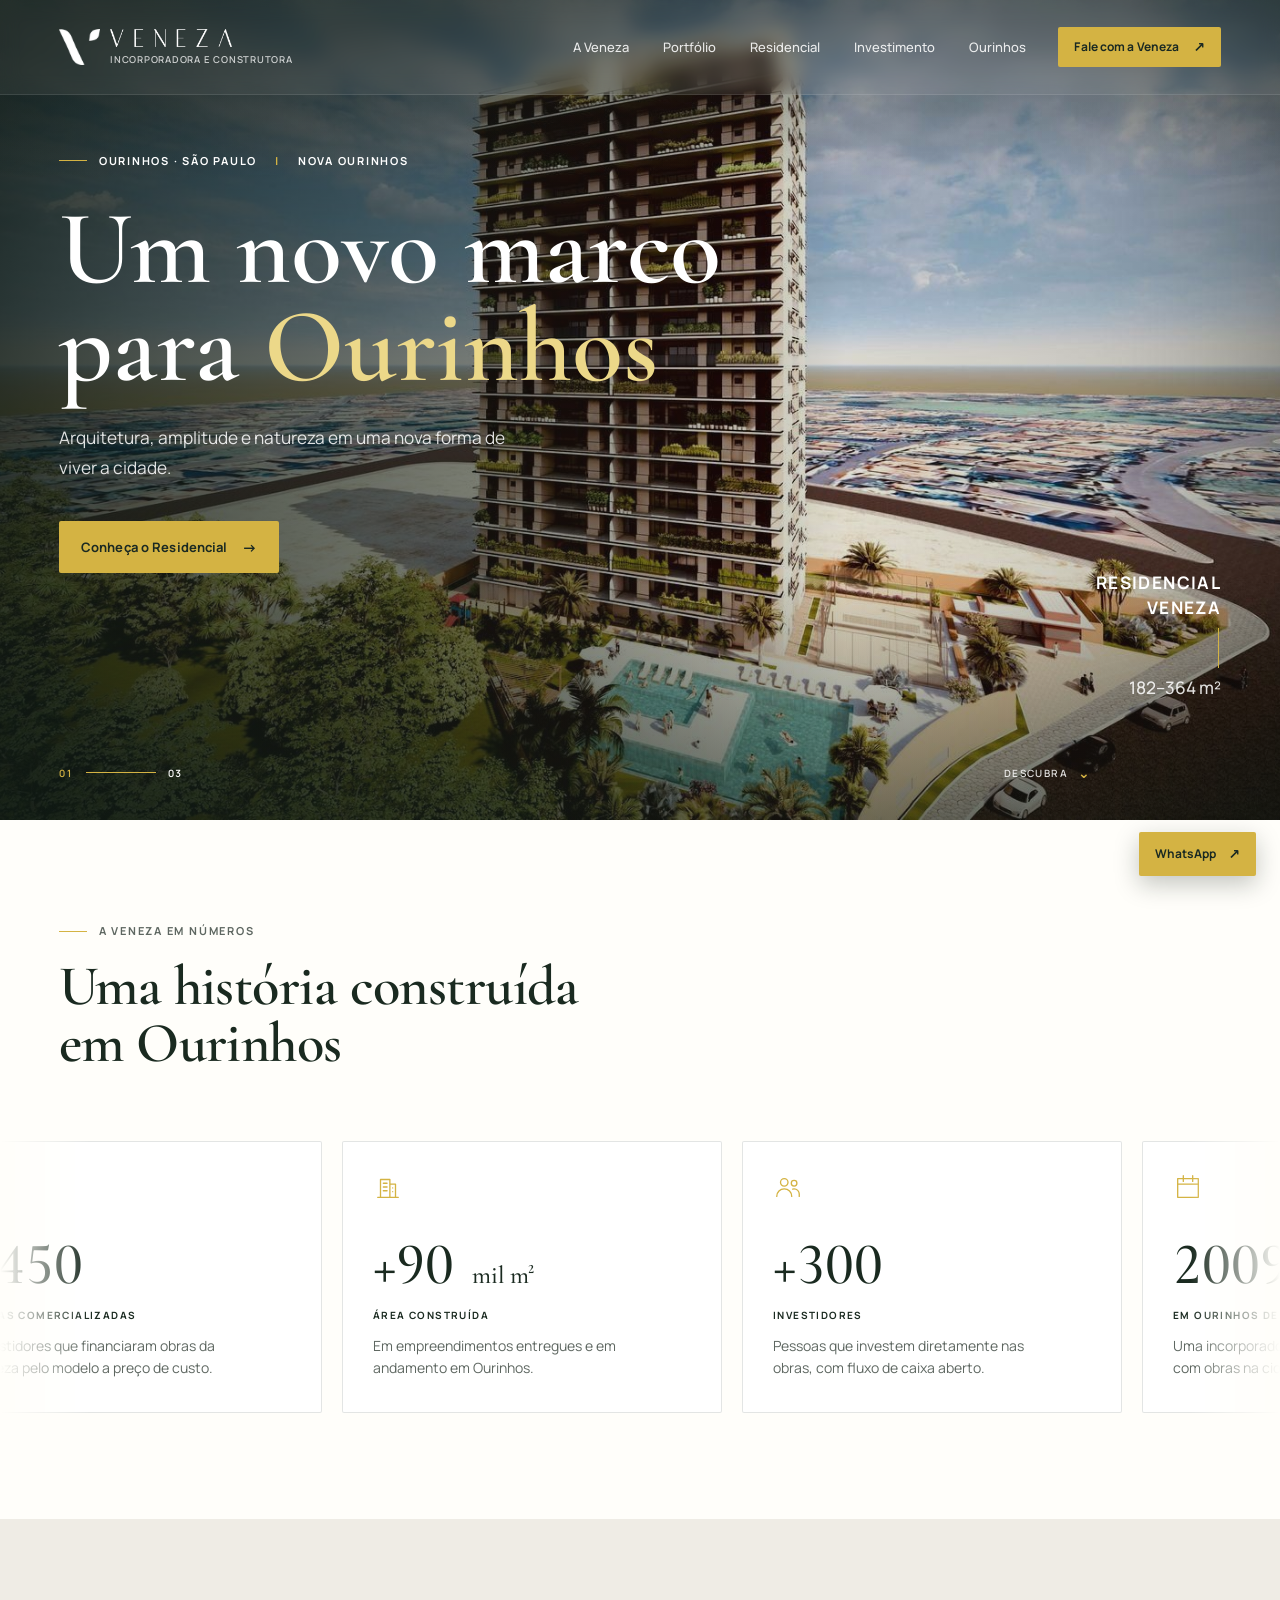
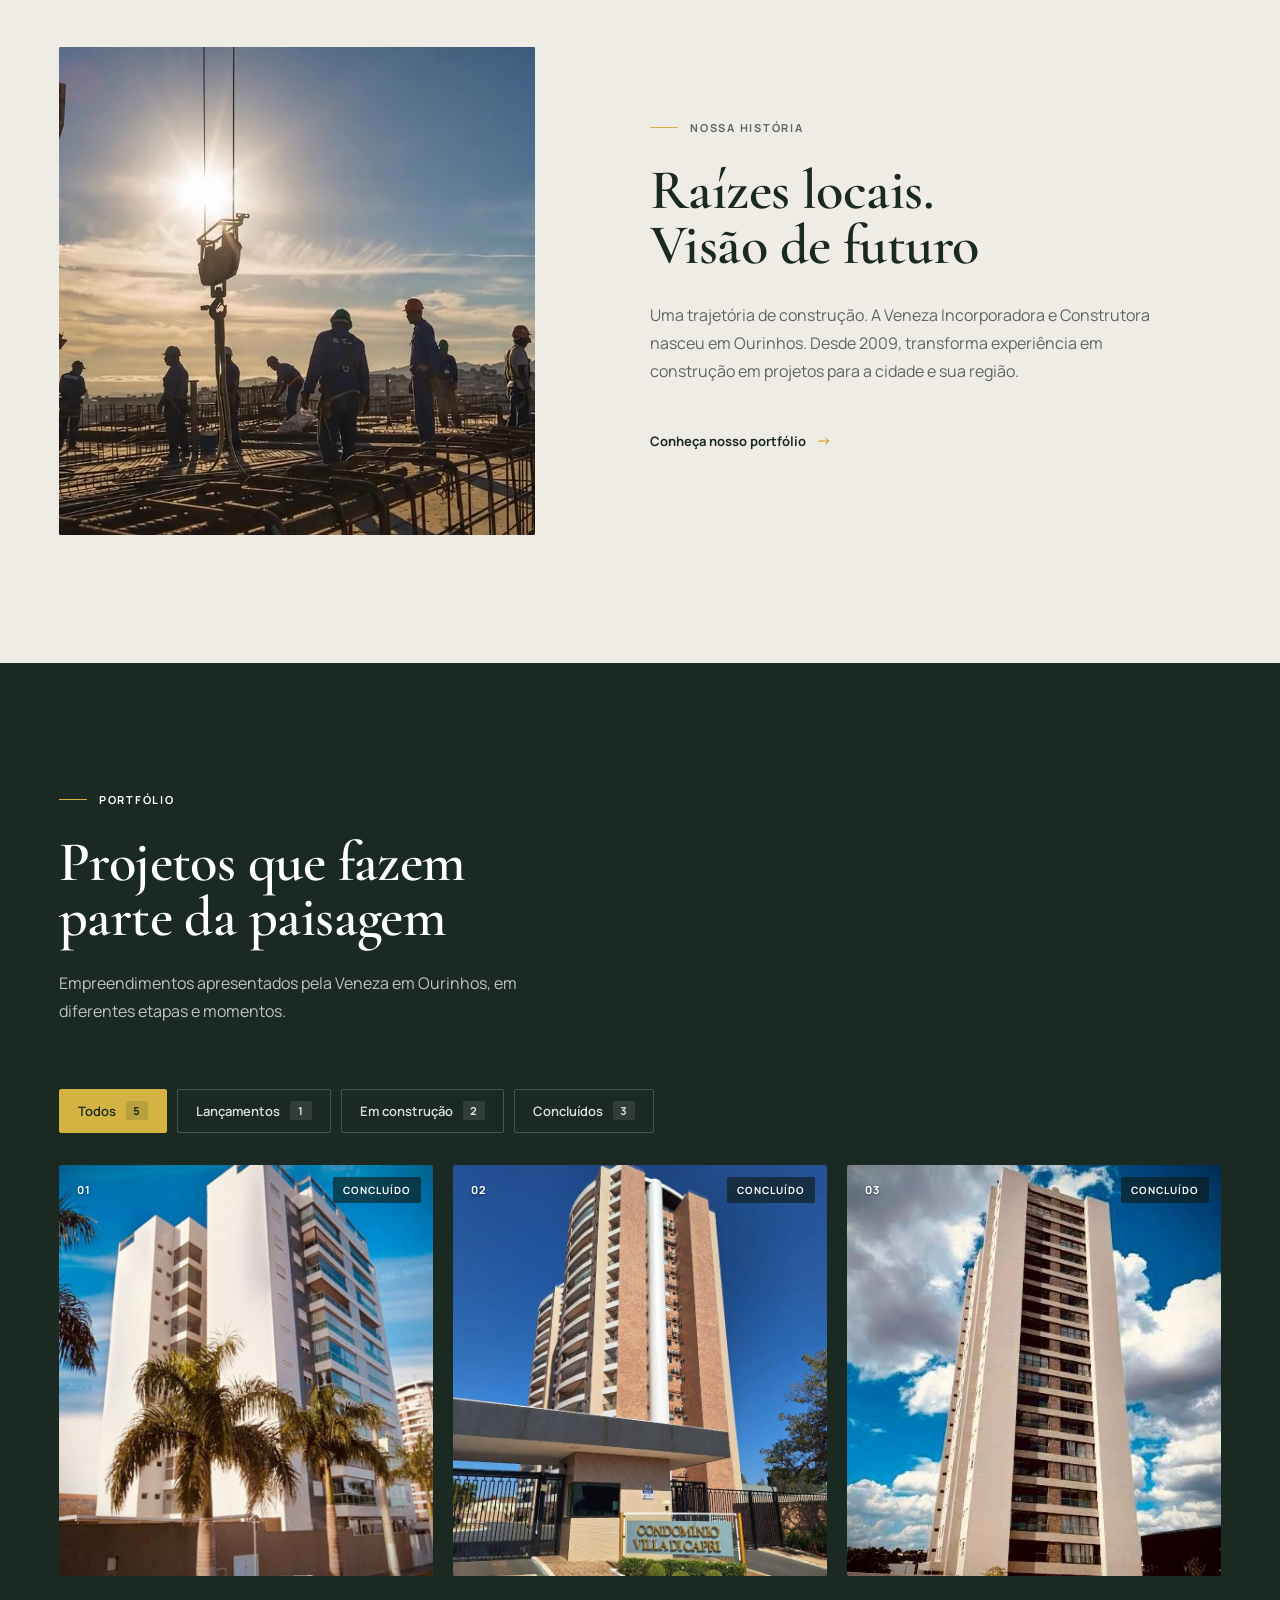
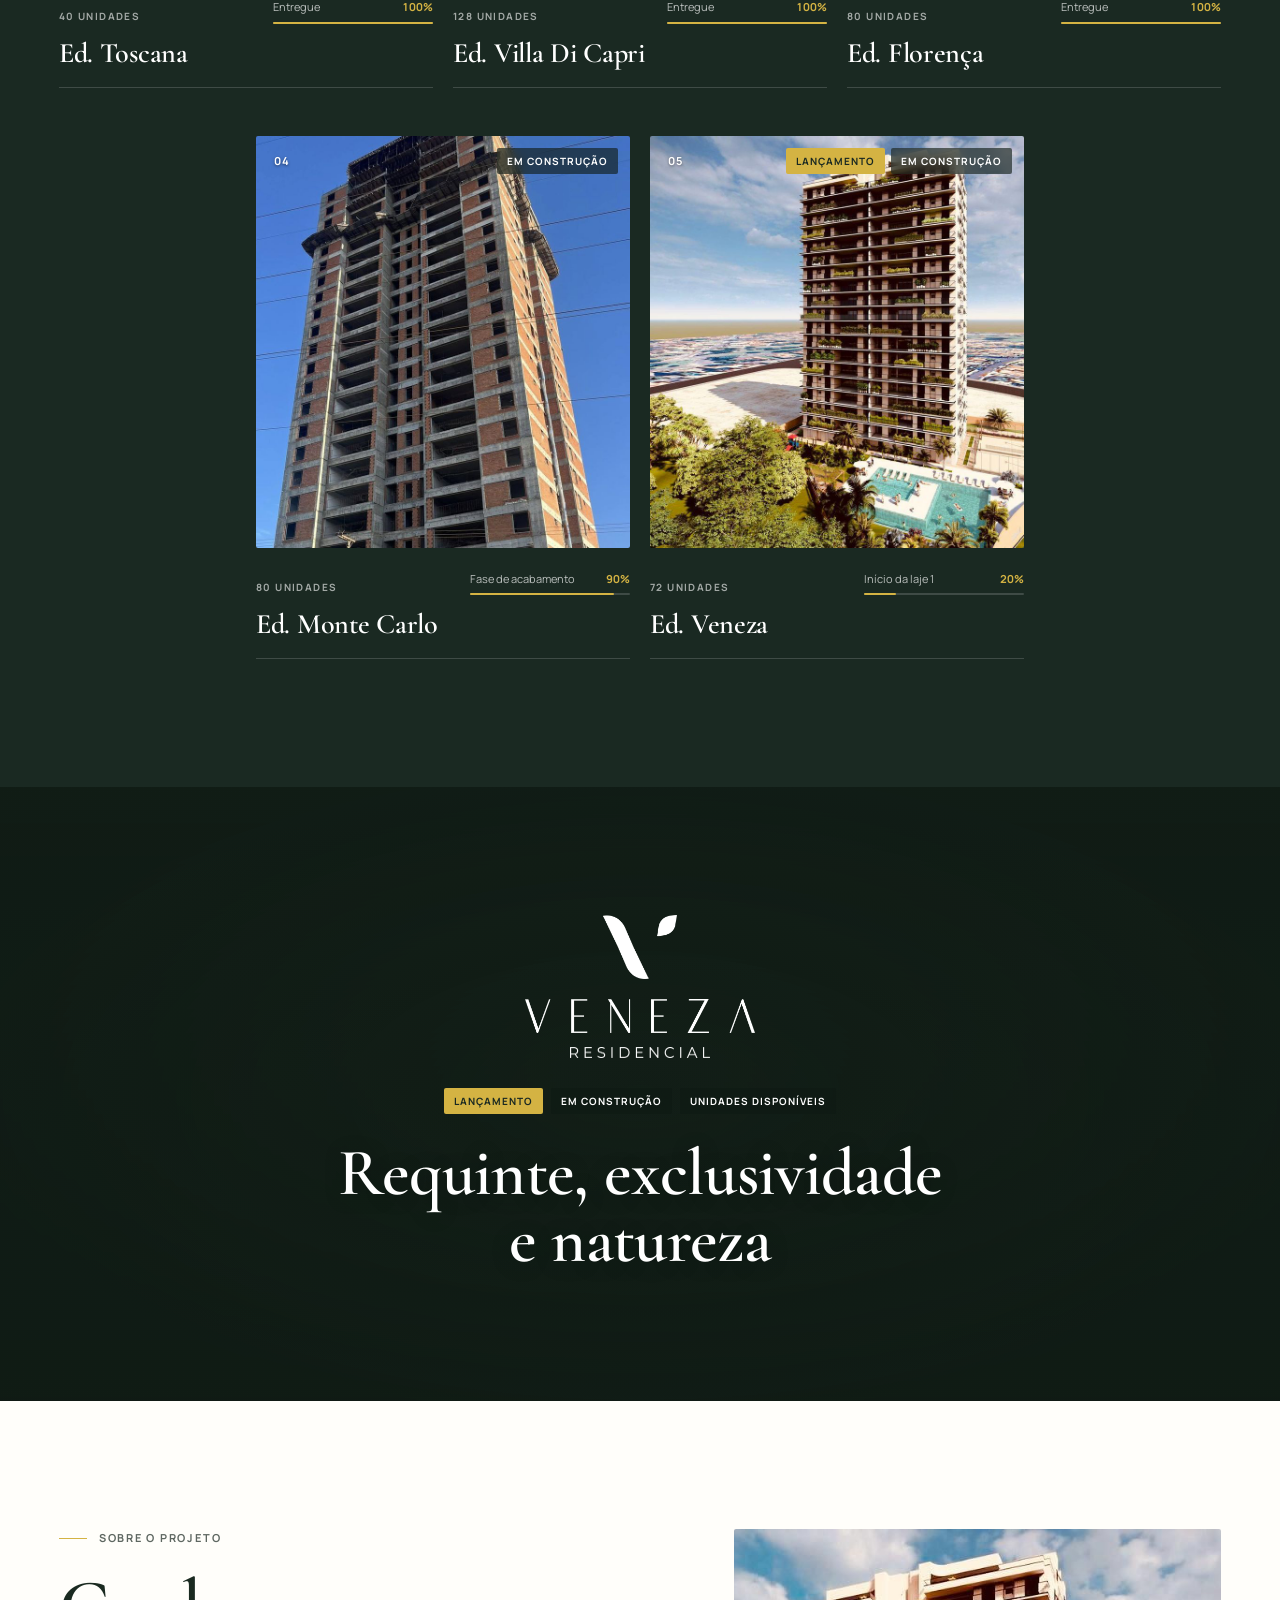
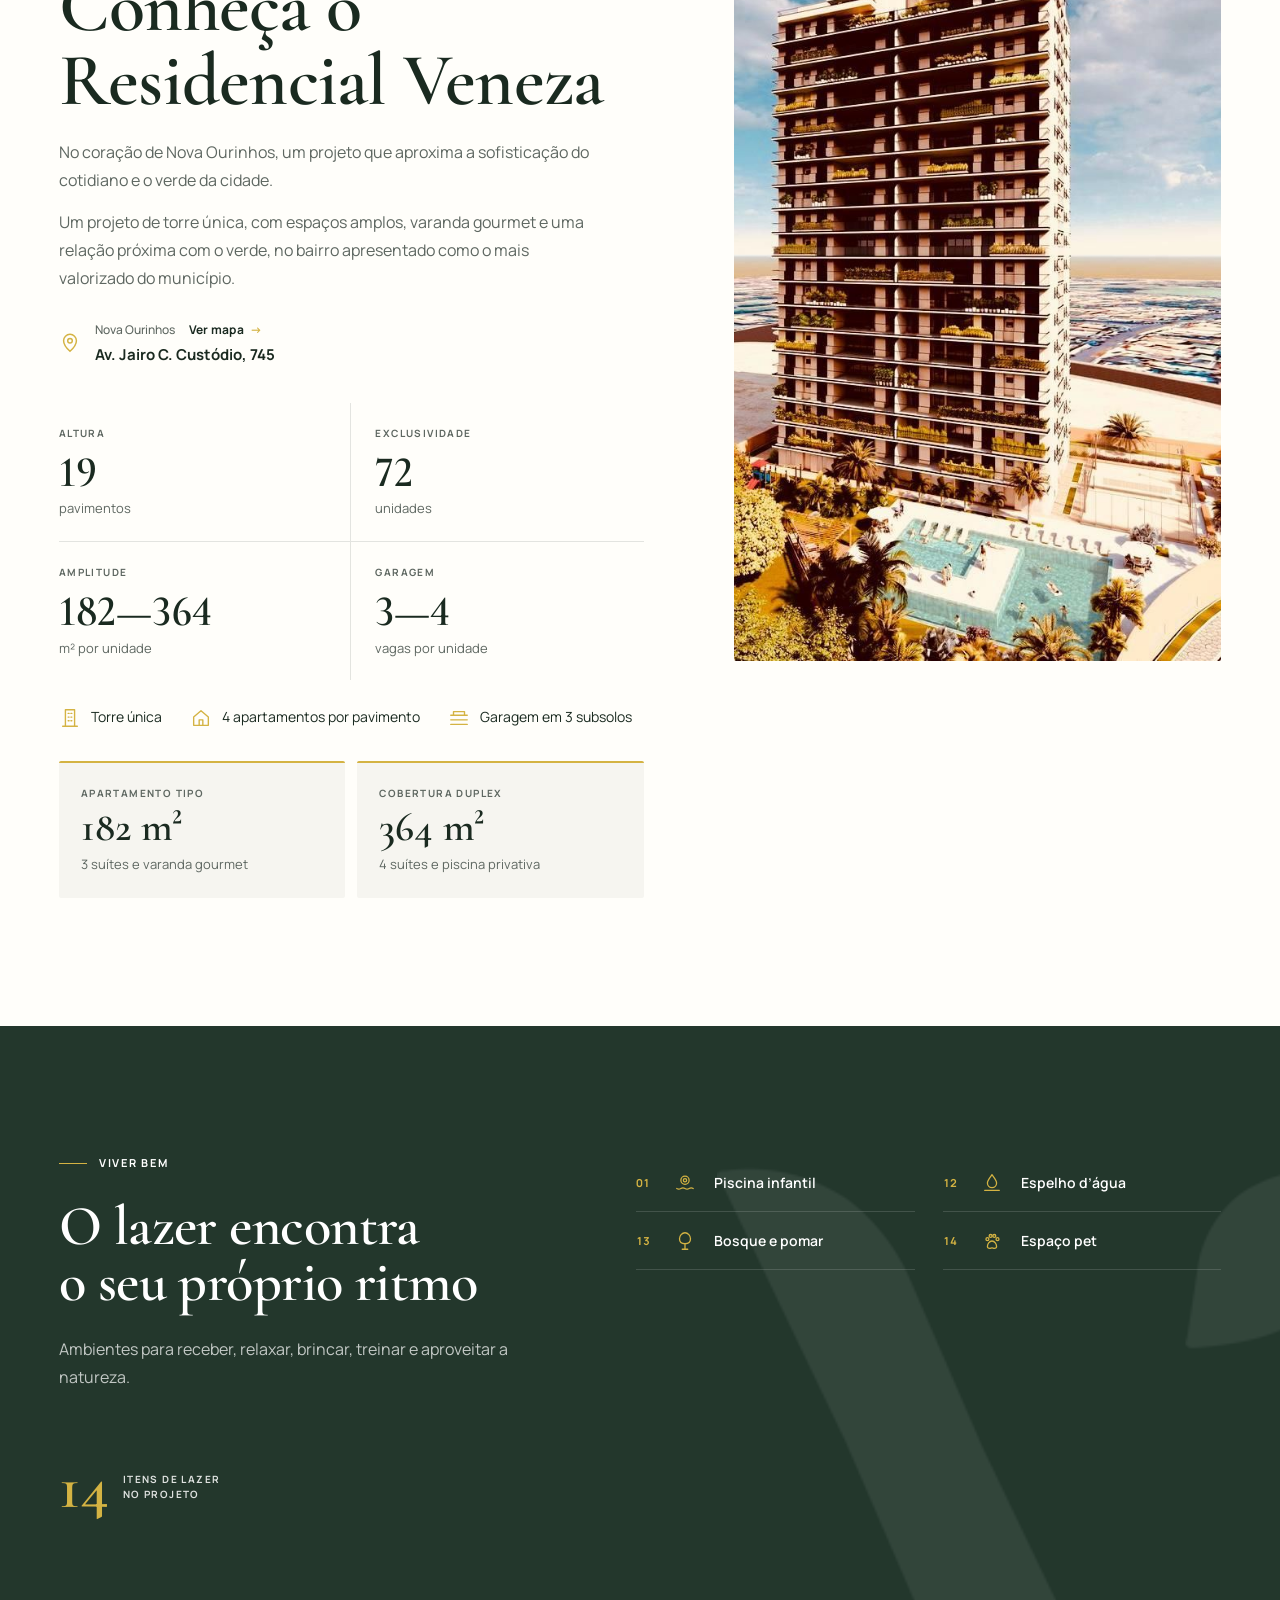
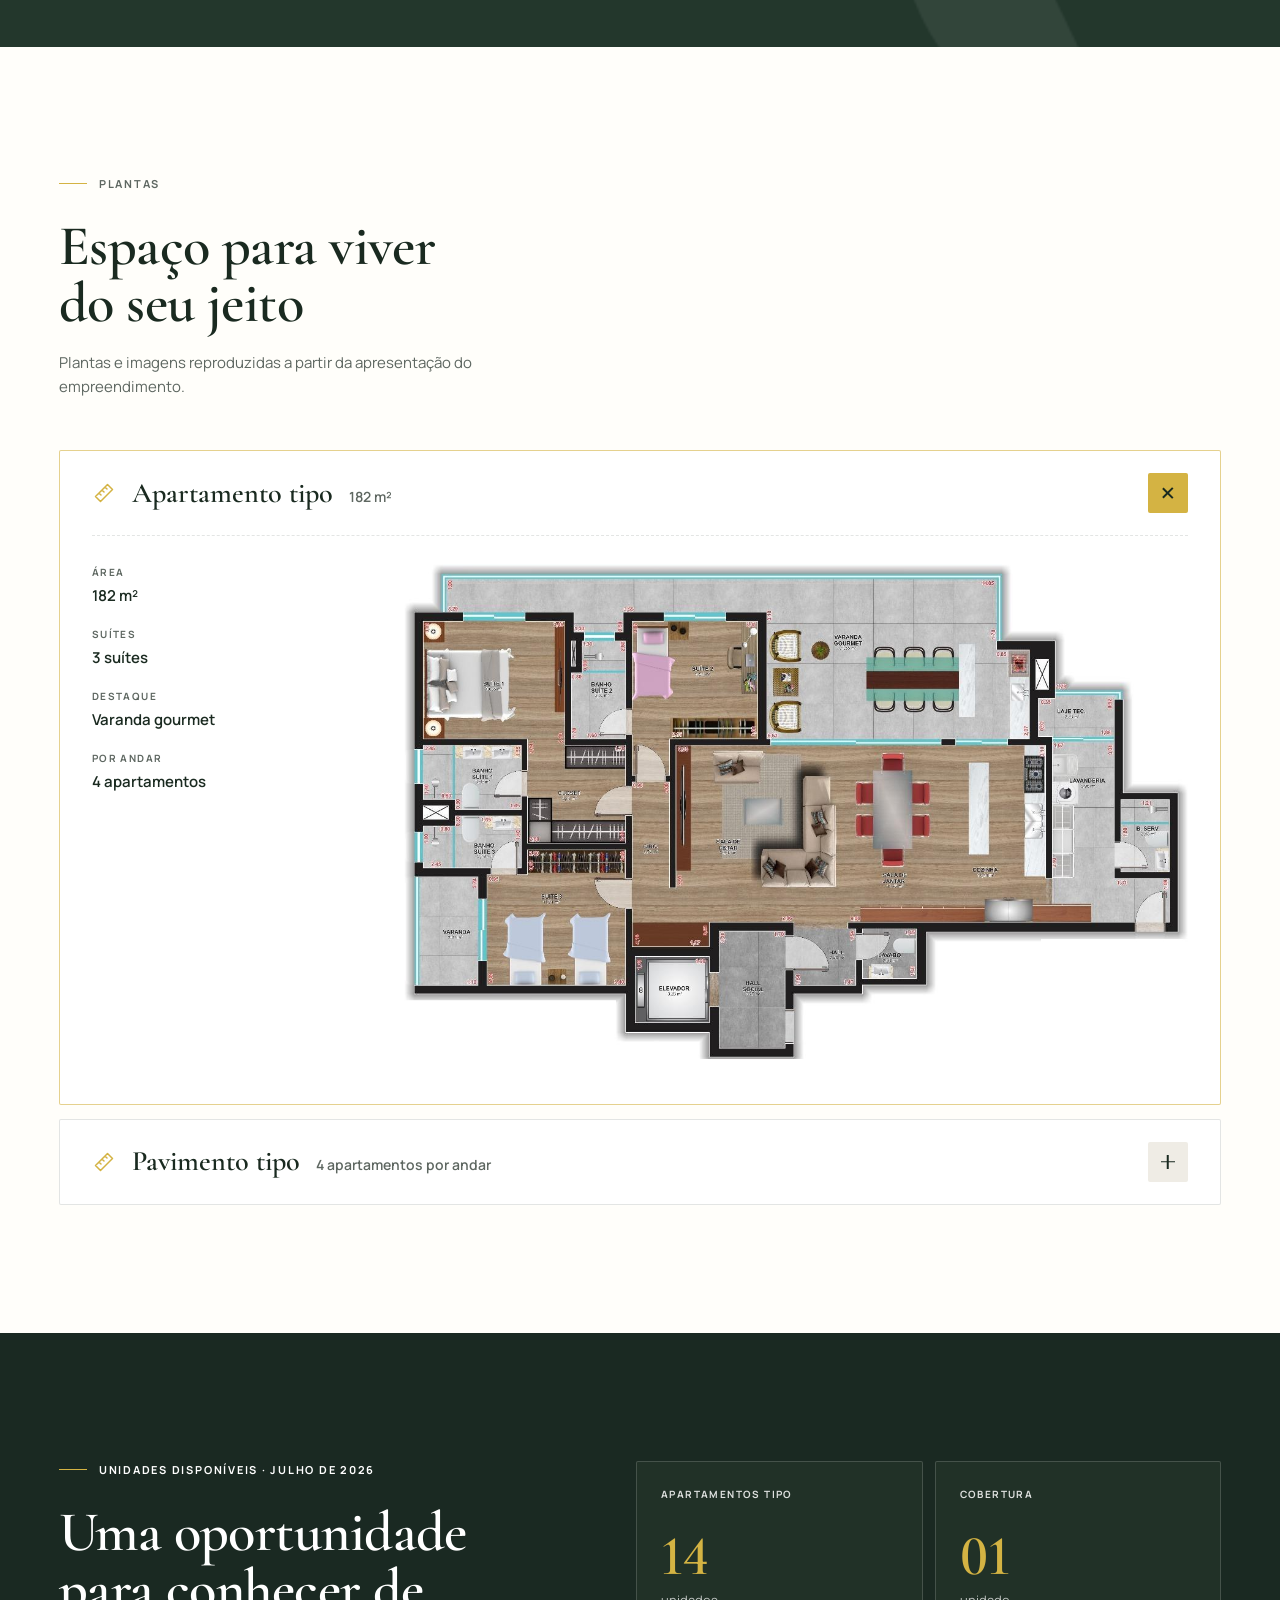
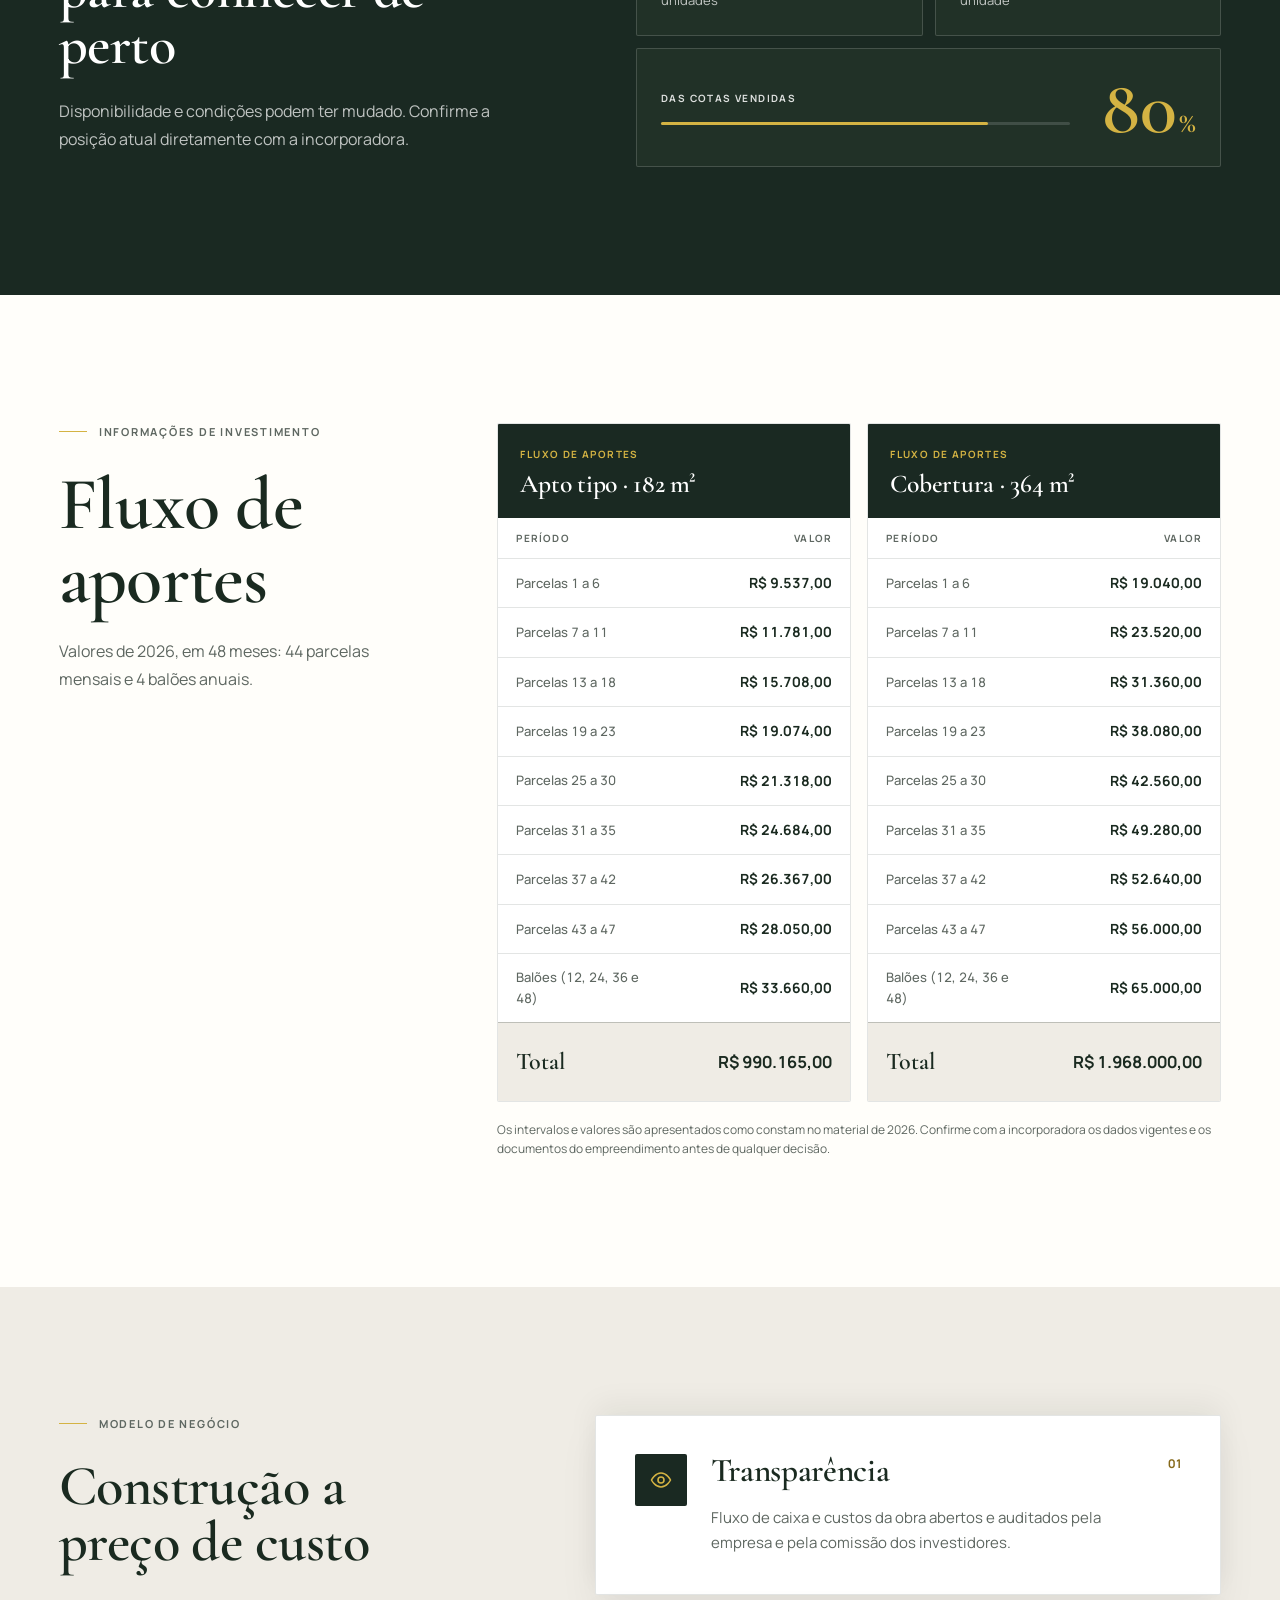
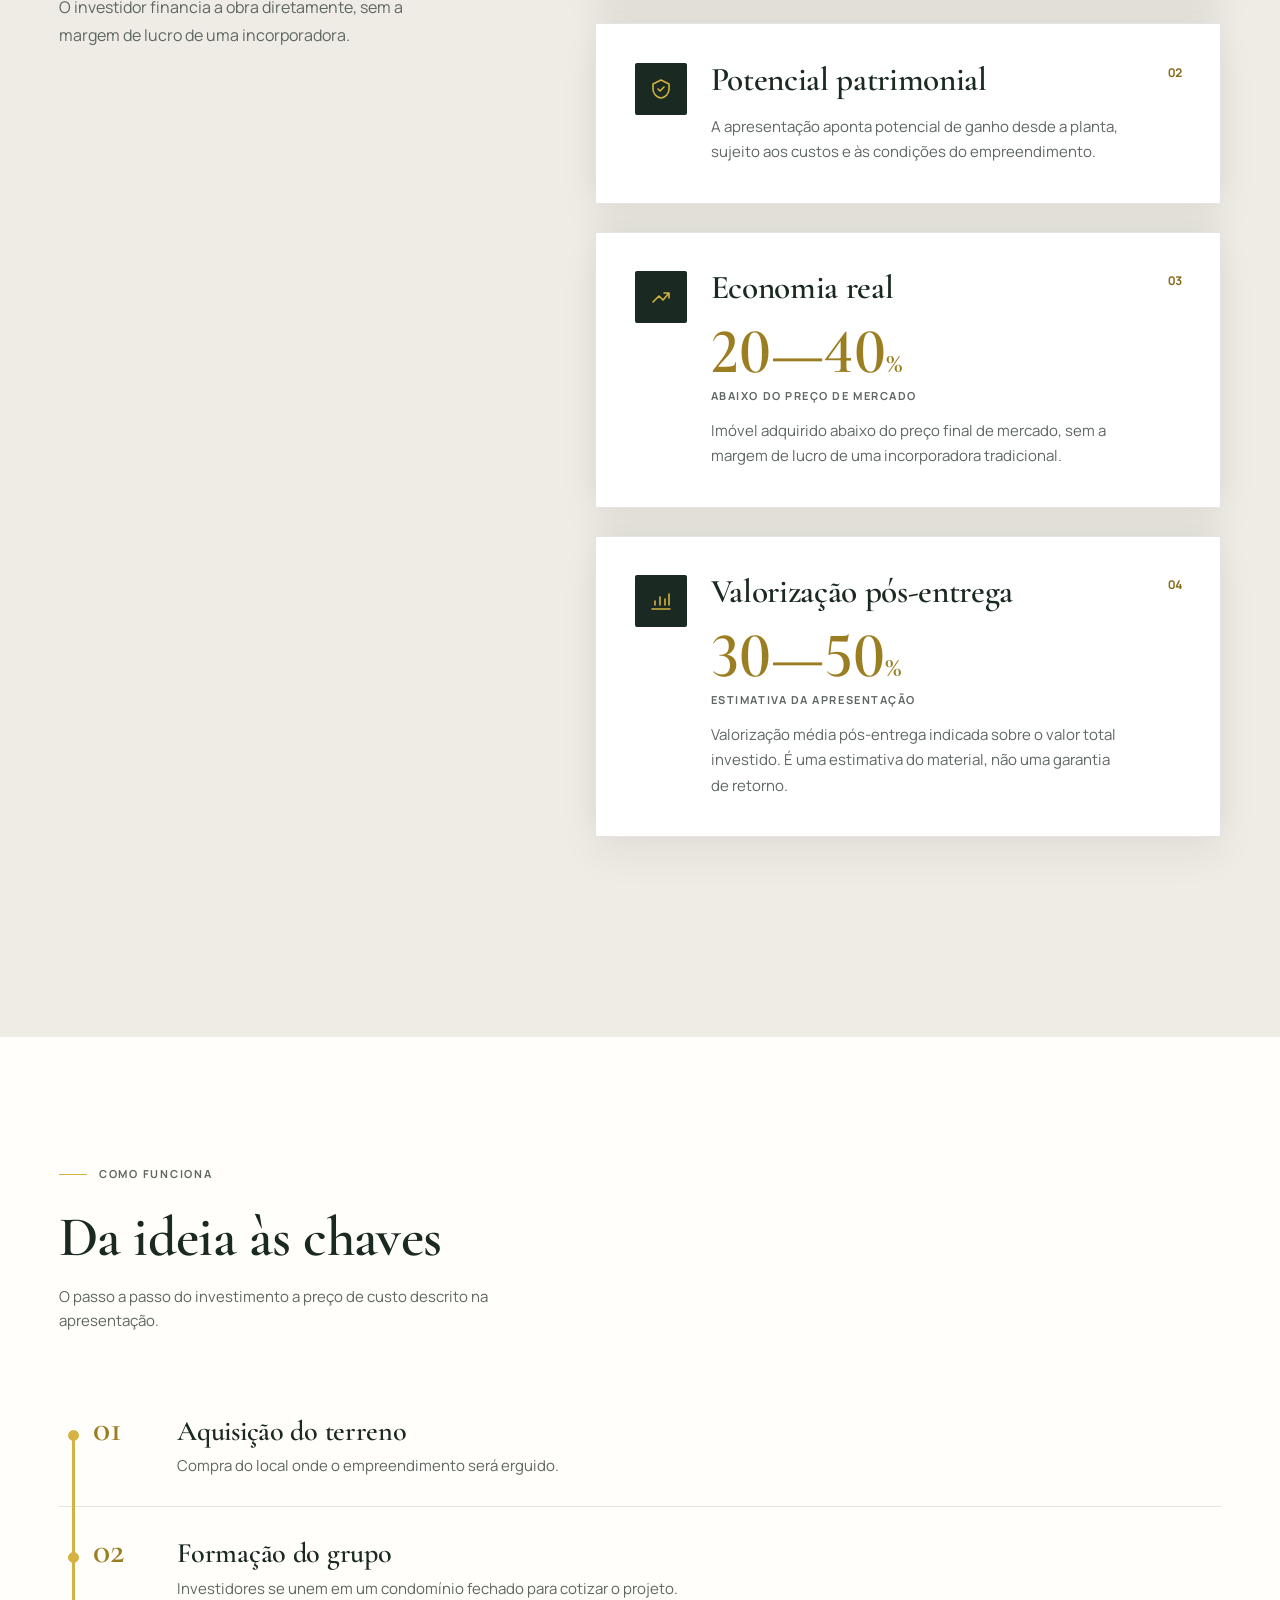
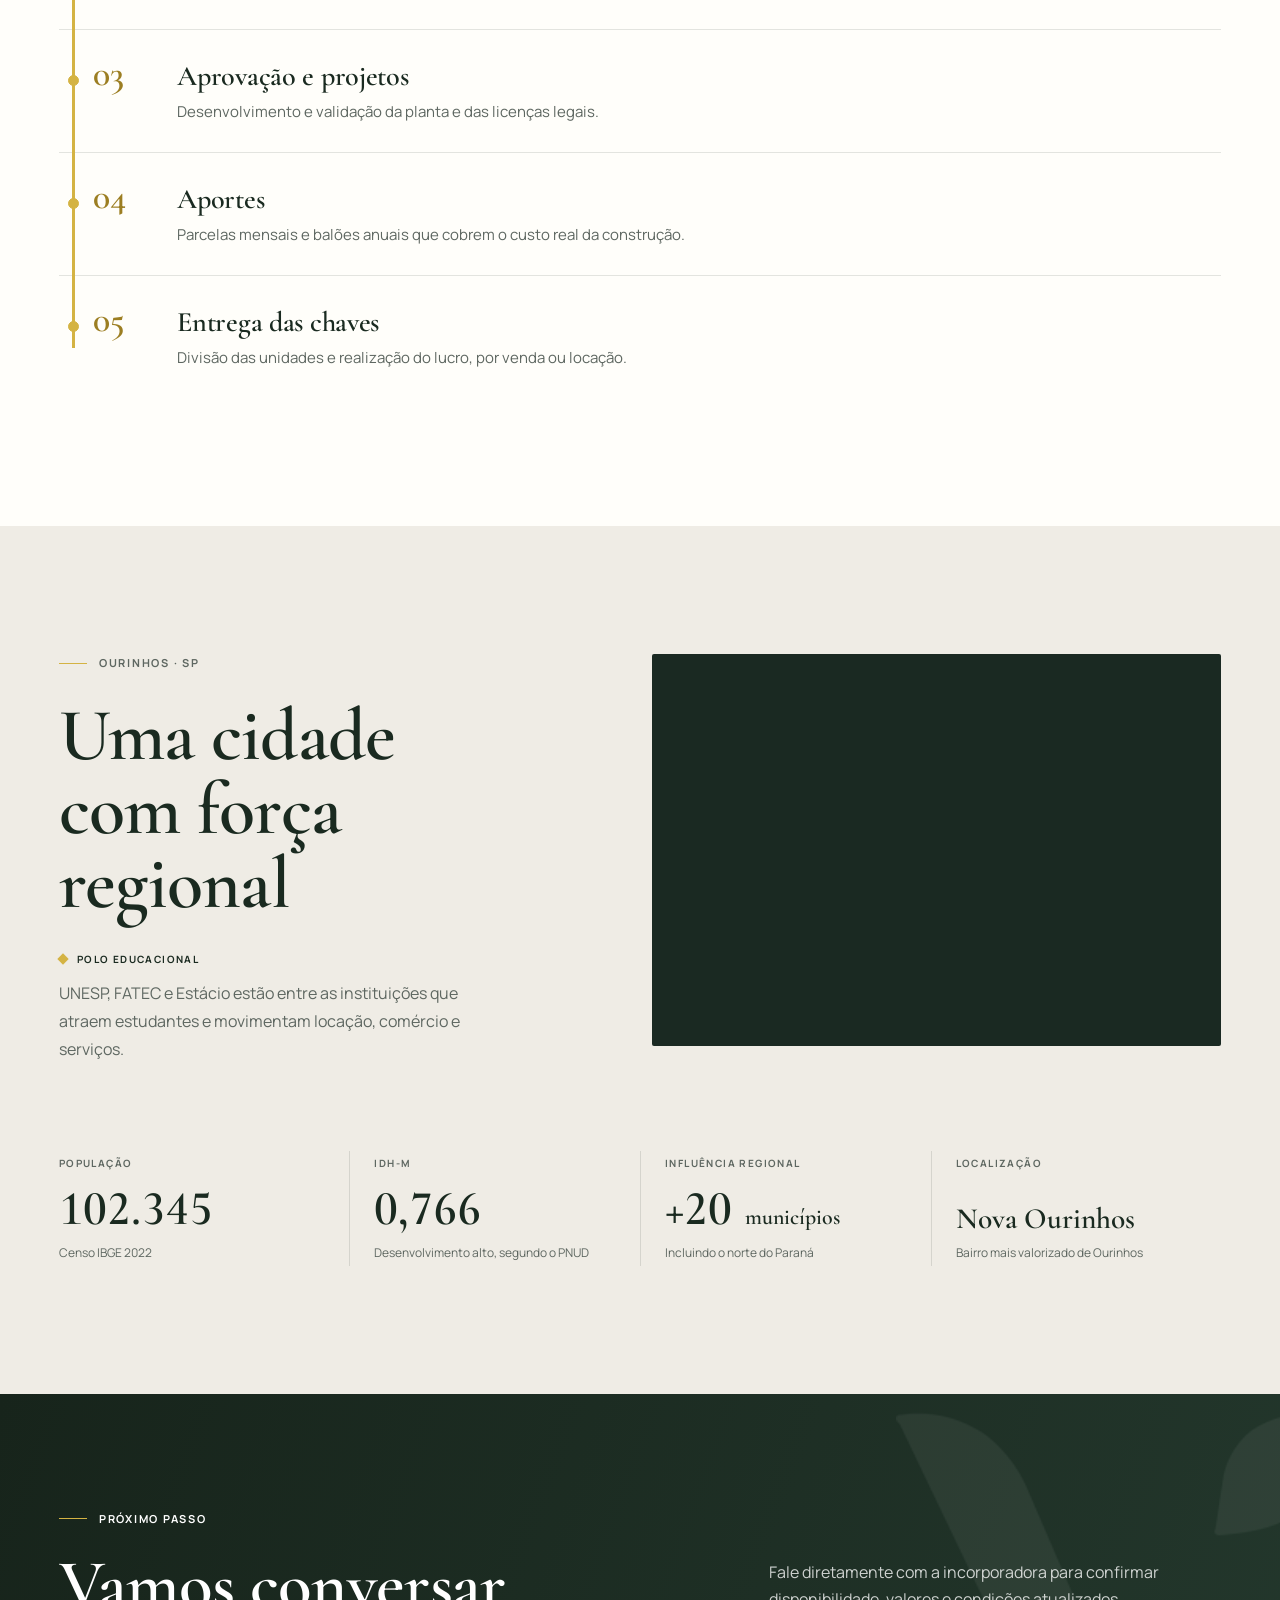
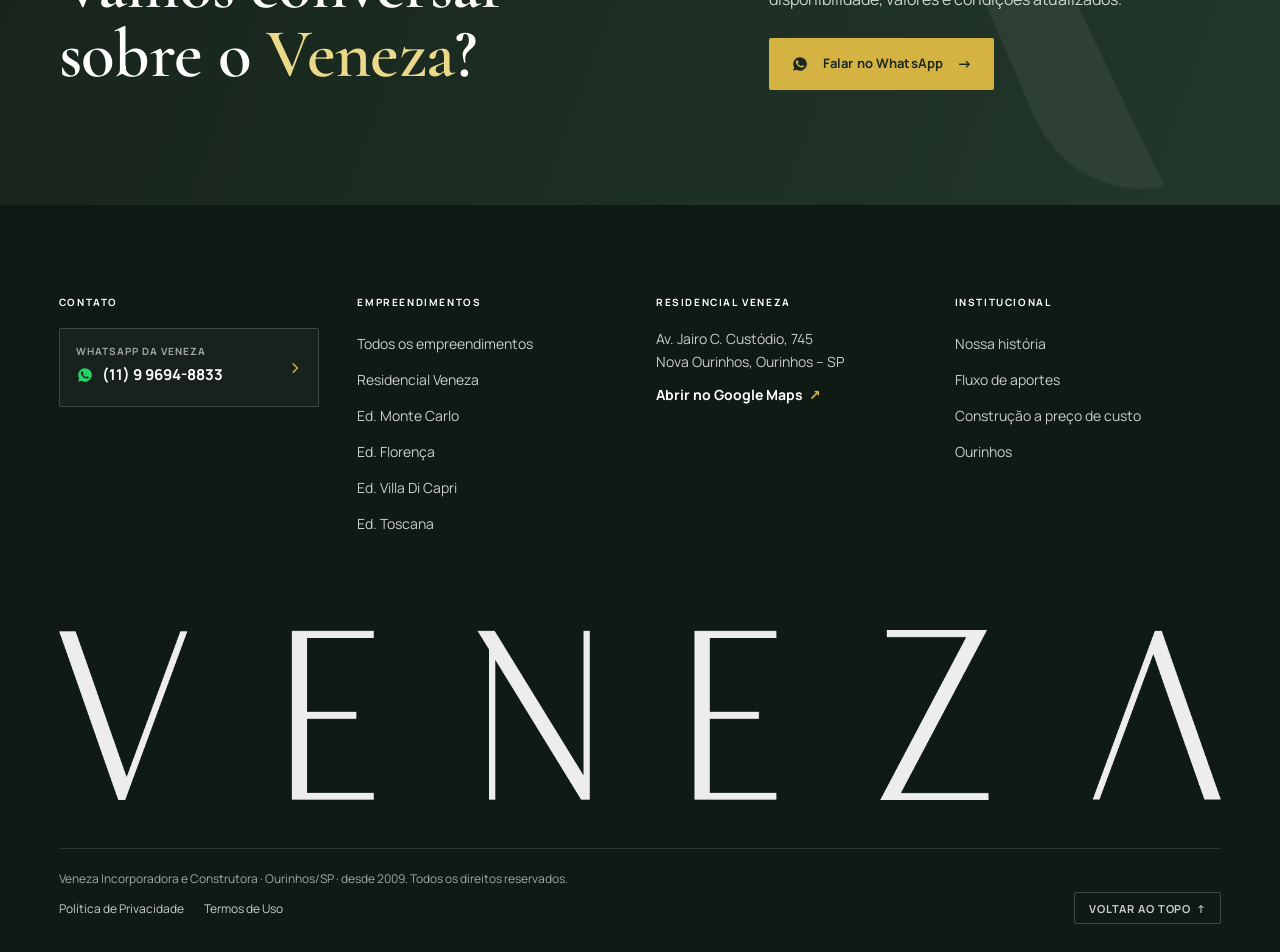
==== commit 42f1c512: "Ajustes da avaliação: legibilidade, ícones do lazer e hierarquia - Contraste: texto cinza mais escur" ====
--- a/index.html
+++ b/index.html
@@ -348,7 +348,7 @@
         </div>
 
         <figure class="about__media">
-          <img src="img/res-perspectiva-v.jpg" alt="Vista de cima do Residencial Veneza: piscina, deck e jardins ao pé da torre" width="600" height="900" loading="lazy">
+          <img src="img/res-torre.jpg" alt="Torre do Residencial Veneza vista de baixo, com varandas e jardins" width="603" height="899" loading="lazy">
         </figure>
       </div>
     </section>
@@ -366,20 +366,10 @@
         </div>
 
         <ol class="leisure__list" aria-label="Itens de lazer do Residencial Veneza">
-          <li class="leisure__item"><span class="leisure__num">01</span><span class="leisure__name">Salão de festas</span></li>
-          <li class="leisure__item"><span class="leisure__num">02</span><span class="leisure__name">Salão de jogos</span></li>
-          <li class="leisure__item"><span class="leisure__num">03</span><span class="leisure__name">Espaço gourmet</span></li>
-          <li class="leisure__item"><span class="leisure__num">04</span><span class="leisure__name">Coworking</span></li>
-          <li class="leisure__item"><span class="leisure__num">05</span><span class="leisure__name">Fire place</span></li>
-          <li class="leisure__item"><span class="leisure__num">06</span><span class="leisure__name">Brinquedoteca</span></li>
-          <li class="leisure__item"><span class="leisure__num">07</span><span class="leisure__name">Playground</span></li>
-          <li class="leisure__item"><span class="leisure__num">08</span><span class="leisure__name">Beach tennis</span></li>
-          <li class="leisure__item"><span class="leisure__num">09</span><span class="leisure__name">Espaço fitness</span></li>
-          <li class="leisure__item"><span class="leisure__num">10</span><span class="leisure__name">Piscina adulto com raia</span></li>
-          <li class="leisure__item"><span class="leisure__num">11</span><span class="leisure__name">Piscina infantil</span></li>
-          <li class="leisure__item"><span class="leisure__num">12</span><span class="leisure__name">Espelho d’água</span></li>
-          <li class="leisure__item"><span class="leisure__num">13</span><span class="leisure__name">Bosque e pomar</span></li>
-          <li class="leisure__item"><span class="leisure__num">14</span><span class="leisure__name">Espaço pet</span></li>
+          <li class="leisure__item"><span class="leisure__num">01</span><svg class="leisure__icon" viewBox="0 0 24 24" aria-hidden="true"><circle cx="12" cy="9" r="4.5"/><circle cx="12" cy="9" r="1.8"/><path d="M3 18c1.5 1 3 1 4.5 0s3-1 4.5 0 3 1 4.5 0 3-1 4.5 0"/></svg><span class="leisure__name">Piscina infantil</span></li>
+          <li class="leisure__item"><span class="leisure__num">12</span><svg class="leisure__icon" viewBox="0 0 24 24" aria-hidden="true"><path d="M12 3c3 4 5 6.5 5 9a5 5 0 0 1-10 0c0-2.5 2-5 5-9zM4 20h16"/></svg><span class="leisure__name">Espelho d’água</span></li>
+          <li class="leisure__item"><span class="leisure__num">13</span><svg class="leisure__icon" viewBox="0 0 24 24" aria-hidden="true"><path d="M12 21v-6M12 15c-4 0-6-2.5-6-5.5S8.7 3 12 3s6 3.5 6 6.5-2 5.5-6 5.5zM9 21h6"/></svg><span class="leisure__name">Bosque e pomar</span></li>
+          <li class="leisure__item"><span class="leisure__num">14</span><svg class="leisure__icon" viewBox="0 0 24 24" aria-hidden="true"><circle cx="7" cy="10" r="1.6"/><circle cx="10.5" cy="6.5" r="1.6"/><circle cx="14.5" cy="6.5" r="1.6"/><circle cx="18" cy="10" r="1.6"/><path d="M12 12c-3 0-5 3.5-5 6 0 1.5 1.5 2 2.5 2 1 0 1.5-.5 2.5-.5s1.5.5 2.5.5c1 0 2.5-.5 2.5-2 0-2.5-2-6-5-6z"/></svg><span class="leisure__name">Espaço pet</span></li>
         </ol>
       </div>
     </section>
@@ -393,7 +383,6 @@
             <h2 class="plans__title" id="plans-title">Espaço para viver<br> do seu jeito</h2>
             <p class="plans__lead">Plantas e imagens reproduzidas a partir da apresentação do empreendimento.</p>
           </div>
-          <p class="plans__summary">Apartamentos tipo de <strong>182 m²</strong><br>Coberturas duplex de <strong>364 m²</strong></p>
         </div>
 
         <div class="plans__list">
@@ -425,7 +414,6 @@
             <div class="plan__body">
               <dl class="plan__info">
                 <div><dt>Unidades</dt><dd>4 por pavimento</dd></div>
-                <div><dt>Torre</dt><dd>Única, com 19 pavimentos</dd></div>
                 <div><dt>Circulação</dt><dd>Hall social</dd></div>
               </dl>
               <a class="plan__media" href="img/planta-pavimento-tipo.jpg" target="_blank" rel="noopener" aria-label="Abrir a planta do pavimento tipo em tamanho grande">
@@ -545,27 +533,27 @@
 
         <ol class="model__stack" aria-label="Vantagens do modelo a preço de custo">
           <li class="stack-card" style="--i: 0">
+            <span class="stack-card__icon" aria-hidden="true"><svg viewBox="0 0 24 24"><path d="M2.5 12S6 5 12 5s9.5 7 9.5 7-3.5 7-9.5 7-9.5-7-9.5-7z"/><circle cx="12" cy="12" r="3"/></svg></span>
+            <div class="stack-card__body">
+              <h3 class="stack-card__title">Transparência</h3>
+              <p class="stack-card__text">Fluxo de caixa e custos da obra abertos e auditados pela empresa e pela comissão dos investidores.</p>
+            </div>
+            <span class="stack-card__num" aria-hidden="true">01</span>
+          </li>
+          <li class="stack-card" style="--i: 1">
+            <span class="stack-card__icon" aria-hidden="true"><svg viewBox="0 0 24 24"><path d="M12 3 4 7v5c0 4.5 3.4 8.3 8 9 4.6-.7 8-4.5 8-9V7z"/><path d="m9 12 2 2 4-4"/></svg></span>
+            <div class="stack-card__body">
+              <h3 class="stack-card__title">Potencial patrimonial</h3>
+              <p class="stack-card__text">A apresentação aponta potencial de ganho desde a planta, sujeito aos custos e às condições do empreendimento.</p>
+            </div>
+            <span class="stack-card__num" aria-hidden="true">02</span>
+          </li>
+          <li class="stack-card" style="--i: 2">
             <span class="stack-card__icon" aria-hidden="true"><svg viewBox="0 0 24 24"><path d="M4 17 10 11l4 4 6-7M15 8h5v5"/></svg></span>
             <div class="stack-card__body">
               <h3 class="stack-card__title">Economia real</h3>
               <p class="stack-card__big">20—40<small>%</small> <span>abaixo do preço de mercado</span></p>
               <p class="stack-card__text">Imóvel adquirido abaixo do preço final de mercado, sem a margem de lucro de uma incorporadora tradicional.</p>
-            </div>
-            <span class="stack-card__num" aria-hidden="true">01</span>
-          </li>
-          <li class="stack-card" style="--i: 1">
-            <span class="stack-card__icon" aria-hidden="true"><svg viewBox="0 0 24 24"><path d="M2.5 12S6 5 12 5s9.5 7 9.5 7-3.5 7-9.5 7-9.5-7-9.5-7z"/><circle cx="12" cy="12" r="3"/></svg></span>
-            <div class="stack-card__body">
-              <h3 class="stack-card__title">Transparência</h3>
-              <p class="stack-card__text">Fluxo de caixa e custos da obra abertos e auditados pela empresa e pela comissão dos investidores.</p>
-            </div>
-            <span class="stack-card__num" aria-hidden="true">02</span>
-          </li>
-          <li class="stack-card" style="--i: 2">
-            <span class="stack-card__icon" aria-hidden="true"><svg viewBox="0 0 24 24"><path d="M12 3 4 7v5c0 4.5 3.4 8.3 8 9 4.6-.7 8-4.5 8-9V7z"/><path d="m9 12 2 2 4-4"/></svg></span>
-            <div class="stack-card__body">
-              <h3 class="stack-card__title">Potencial patrimonial</h3>
-              <p class="stack-card__text">A apresentação aponta potencial de ganho desde a planta, sujeito aos custos e às condições do empreendimento.</p>
             </div>
             <span class="stack-card__num" aria-hidden="true">03</span>
           </li>
--- a/style.css
+++ b/style.css
@@ -16,6 +16,8 @@
   --dourado:        #D4B343;  /* gold */
   --dourado-claro:  #ECD889;  /* gold-light — palavra destacada no título ("Ourinhos") */
   --dourado-escuro: #D4B343;
+  --dourado-texto:  #9C7E22;  /* dourado para números grandes sobre fundo claro (contraste ≥ 3:1) */
+  --dourado-texto-sm: #86691A; /* dourado para texto pequeno sobre fundo claro (contraste ≥ 4,5:1) */
   --dourado-hover:  #ECD889;  /* botões ao passar o mouse */
 
   /* Fundos claros */
@@ -27,14 +29,15 @@
 
   /* Textos */
   --texto-titulo: #1A2A20;
-  --texto-corpo:  #6E7770;
+  --texto-corpo:  #5E6761;  /* antes #6E7770 — escurecido para contraste mínimo 4,5:1 nos fundos bege */
   --texto-claro:  #FFFFFF;
 
   /* Fontes */
   --fonte-titulo: 'Cormorant Garamond', Georgia, 'Times New Roman', serif;
   --fonte-texto:  'Manrope', system-ui, -apple-system, 'Segoe UI', sans-serif;
   --peso-titulo:  600;
-  --fs-titulo-secao: clamp(42px, 5.8vw, 78px);  /* títulos de seção: 78px no desktop */  /* Semibold — padrão de todos os títulos de seção */
+  --fs-titulo-secao: clamp(42px, 5.8vw, 78px);  /* seções principais: 78px no desktop */
+  --fs-titulo-apoio: clamp(36px, 4.4vw, 60px);  /* seções de apoio: 60px no desktop */  /* Semibold — padrão de todos os títulos de seção */
 
   /* Arredondamento: suave e consistente em todo o site */
   --raio-sm: 2px;   /* botões, etiquetas, filtros, abas */
@@ -184,9 +187,9 @@
 }
 .header__logo { width: auto; height: 18px; }
 .header__brand-sub {
-  font-size: 7.5px;
+  font-size: 9.5px;
   font-weight: 600;
-  letter-spacing: 0.1em;
+  letter-spacing: 0.08em;
   white-space: nowrap;
   text-transform: uppercase;
   color: rgba(255, 255, 255, 0.75);
@@ -359,7 +362,7 @@
 }
 .stats__title {
   margin-top: 18px;
-  font-size: var(--fs-titulo-secao);
+  font-size: var(--fs-titulo-apoio);
   font-weight: var(--peso-titulo);
 }
 .stats__aside {
@@ -501,7 +504,7 @@
 .history__content { max-width: 580px; }
 .history__title {
   margin-top: 26px;
-  font-size: var(--fs-titulo-secao);
+  font-size: var(--fs-titulo-apoio);
   font-weight: var(--peso-titulo);
   line-height: 0.98;
 }
@@ -547,7 +550,7 @@
 .portfolio__intro { max-width: 640px; }
 .portfolio__title {
   margin-top: 26px;
-  font-size: var(--fs-titulo-secao);
+  font-size: var(--fs-titulo-apoio);
   font-weight: var(--peso-titulo);
   line-height: 0.98;
   color: var(--texto-claro);
@@ -975,7 +978,7 @@
 }
 .leisure__title {
   margin-top: 26px;
-  font-size: var(--fs-titulo-secao);
+  font-size: var(--fs-titulo-apoio);
   font-weight: var(--peso-titulo);
   line-height: 1;
   color: var(--texto-claro);
@@ -1022,6 +1025,8 @@
   color: var(--dourado);
   font-variant-numeric: tabular-nums;
 }
+.leisure__icon { width: 22px; height: 22px; flex-shrink: 0; fill: none; stroke: var(--dourado); stroke-width: 1.4; stroke-linecap: round; stroke-linejoin: round; transition: transform .3s var(--ease); }
+.leisure__item:hover .leisure__icon { transform: translateY(-2px); }
 .leisure__name { font-size: 14px; font-weight: 600; color: var(--texto-claro); }
 
 @media (max-width: 960px) {
@@ -1036,7 +1041,7 @@
 /* =========================================================
    SEÇÃO 7 — PLANTAS (acordeão)
    ========================================================= */
-.plans { background: #FFFFFF; }
+.plans { background: var(--branco-quente); }
 .plans__inner {
   max-width: calc(var(--wrap) + 2 * var(--gutter));
   margin-inline: auto;
@@ -1045,10 +1050,8 @@
   padding-right: max(var(--gutter), env(safe-area-inset-right, 0px));
 }
 .plans__head { display: flex; flex-wrap: wrap; align-items: flex-end; justify-content: space-between; gap: 24px 48px; }
-.plans__title { margin-top: 26px; font-size: var(--fs-titulo-secao); font-weight: var(--peso-titulo); line-height: 1; }
+.plans__title { margin-top: 26px; font-size: var(--fs-titulo-apoio); font-weight: var(--peso-titulo); line-height: 1; }
 .plans__lead { margin-top: 20px; max-width: 52ch; font-size: 15px; }
-.plans__summary { font-size: 13px; line-height: 1.8; text-align: right; }
-.plans__summary strong { color: var(--texto-titulo); }
 
 .plans__list { margin-top: clamp(36px, 4vw, 56px); display: grid; gap: 14px; }
 .plan { background: #FFFFFF; border: 1px solid var(--linha-escura); transition: border-color .3s var(--ease); }
@@ -1136,7 +1139,6 @@
 .plan__media img { width: 100%; height: auto; }
 
 @media (max-width: 760px) {
-  .plans__summary { text-align: left; }
   .plans__title br { display: none; }
   .plan__body { grid-template-columns: 1fr; }
   .plan__info { grid-template-columns: repeat(2, minmax(0, 1fr)); }
@@ -1160,7 +1162,7 @@
 }
 .availability__title {
   margin-top: 26px;
-  font-size: var(--fs-titulo-secao);
+  font-size: var(--fs-titulo-apoio);
   font-weight: var(--peso-titulo);
   line-height: 1;
   color: var(--texto-claro);
@@ -1295,7 +1297,7 @@
 }
 /* Coluna do título fica parada enquanto os cartões passam */
 .model__intro { position: sticky; top: calc(var(--header-h) + 48px); }
-.model__title { margin-top: 26px; font-size: var(--fs-titulo-secao); font-weight: var(--peso-titulo); line-height: 1; }
+.model__title { margin-top: 26px; font-size: var(--fs-titulo-apoio); font-weight: var(--peso-titulo); line-height: 1; }
 .model__lead { margin-top: 22px; max-width: 40ch; font-size: 16px; line-height: 1.75; }
 
 .model__stack { list-style: none; margin: 0; padding: 0 0 8vh; display: grid; gap: 28px; }
@@ -1303,7 +1305,6 @@
 .stack-card {
   position: sticky;
   top: calc(var(--header-h) + 48px + var(--i) * 18px);
-  min-height: clamp(260px, 30vw, 320px);
   display: grid;
   grid-template-columns: auto minmax(0, 1fr) auto;
   align-items: start;
@@ -1322,7 +1323,7 @@
   font-size: clamp(52px, 5vw, 72px);
   font-weight: var(--peso-titulo);
   line-height: .95;
-  color: var(--dourado);
+  color: var(--dourado-texto);
   font-variant-numeric: lining-nums;
 }
 .stack-card__big small { font-size: .45em; }
@@ -1337,14 +1338,14 @@
   color: var(--texto-corpo);
 }
 .stack-card__text { margin-top: 16px; max-width: 46ch; font-size: 15px; line-height: 1.7; }
-.stack-card__num { font-size: 12px; font-weight: 700; color: var(--dourado); font-variant-numeric: tabular-nums; }
+.stack-card__num { font-size: 12px; font-weight: 700; color: var(--dourado-texto-sm); font-variant-numeric: tabular-nums; }
 
 @media (max-width: 900px) {
   .model__inner { grid-template-columns: 1fr; }
   .model__intro { position: static; }
 }
 @media (max-width: 600px) {
-  .stack-card { grid-template-columns: 1fr auto; gap: 18px; min-height: 240px; top: calc(var(--header-h) + 16px + var(--i) * 14px); }
+  .stack-card { grid-template-columns: 1fr auto; gap: 18px; top: calc(var(--header-h) + 16px + var(--i) * 14px); }
   .stack-card__icon { width: 44px; height: 44px; }
   .stack-card__body { grid-column: 1 / -1; grid-row: 2; }
 }
@@ -1364,7 +1365,7 @@
   padding-right: max(var(--gutter), env(safe-area-inset-right, 0px));
 }
 .how__head { display: flex; align-items: flex-end; justify-content: space-between; gap: 32px; }
-.how__title { margin-top: 26px; font-size: var(--fs-titulo-secao); font-weight: var(--peso-titulo); line-height: 1; }
+.how__title { margin-top: 26px; font-size: var(--fs-titulo-apoio); font-weight: var(--peso-titulo); line-height: 1; }
 .how__lead { margin-top: 20px; max-width: 52ch; font-size: 15px; }
 
 .steps {
@@ -1419,7 +1420,7 @@
   font-size: clamp(30px, 2.8vw, 40px);
   font-weight: var(--peso-titulo);
   line-height: 1;
-  color: var(--dourado);
+  color: var(--dourado-texto);
   font-variant-numeric: oldstyle-nums;
 }
 .step__title { font-size: clamp(24px, 2.2vw, 30px); font-weight: var(--peso-titulo); line-height: 1.1; transition: transform .3s var(--ease); }
@@ -1440,7 +1441,7 @@
    Grade de 12 colunas: texto + vista aérea em cima; embaixo, a faixa de
    indicadores vai até onde começa a foto do bairro (que desce sobreposta).
    ========================================================= */
-.city { background: var(--bege-escuro); }
+.city { background: var(--bege); }
 .city__inner {
   max-width: calc(var(--wrap) + 2 * var(--gutter));
   margin-inline: auto;
@@ -1828,7 +1829,7 @@
   .hero__slide { object-position: 58% 50%; }
   .hero__shade {
     background:
-      linear-gradient(180deg, rgba(15, 26, 20, .6) 0%, rgba(15, 26, 20, .35) 40%, rgba(15, 26, 20, .85) 100%);
+      linear-gradient(180deg, rgba(15, 26, 20, .72) 0%, rgba(15, 26, 20, .62) 45%, rgba(15, 26, 20, .9) 100%);
   }
   .hero__inner { padding-top: calc(var(--header-h) + 40px); padding-bottom: 92px; }
   .hero__title { margin-top: 22px; }
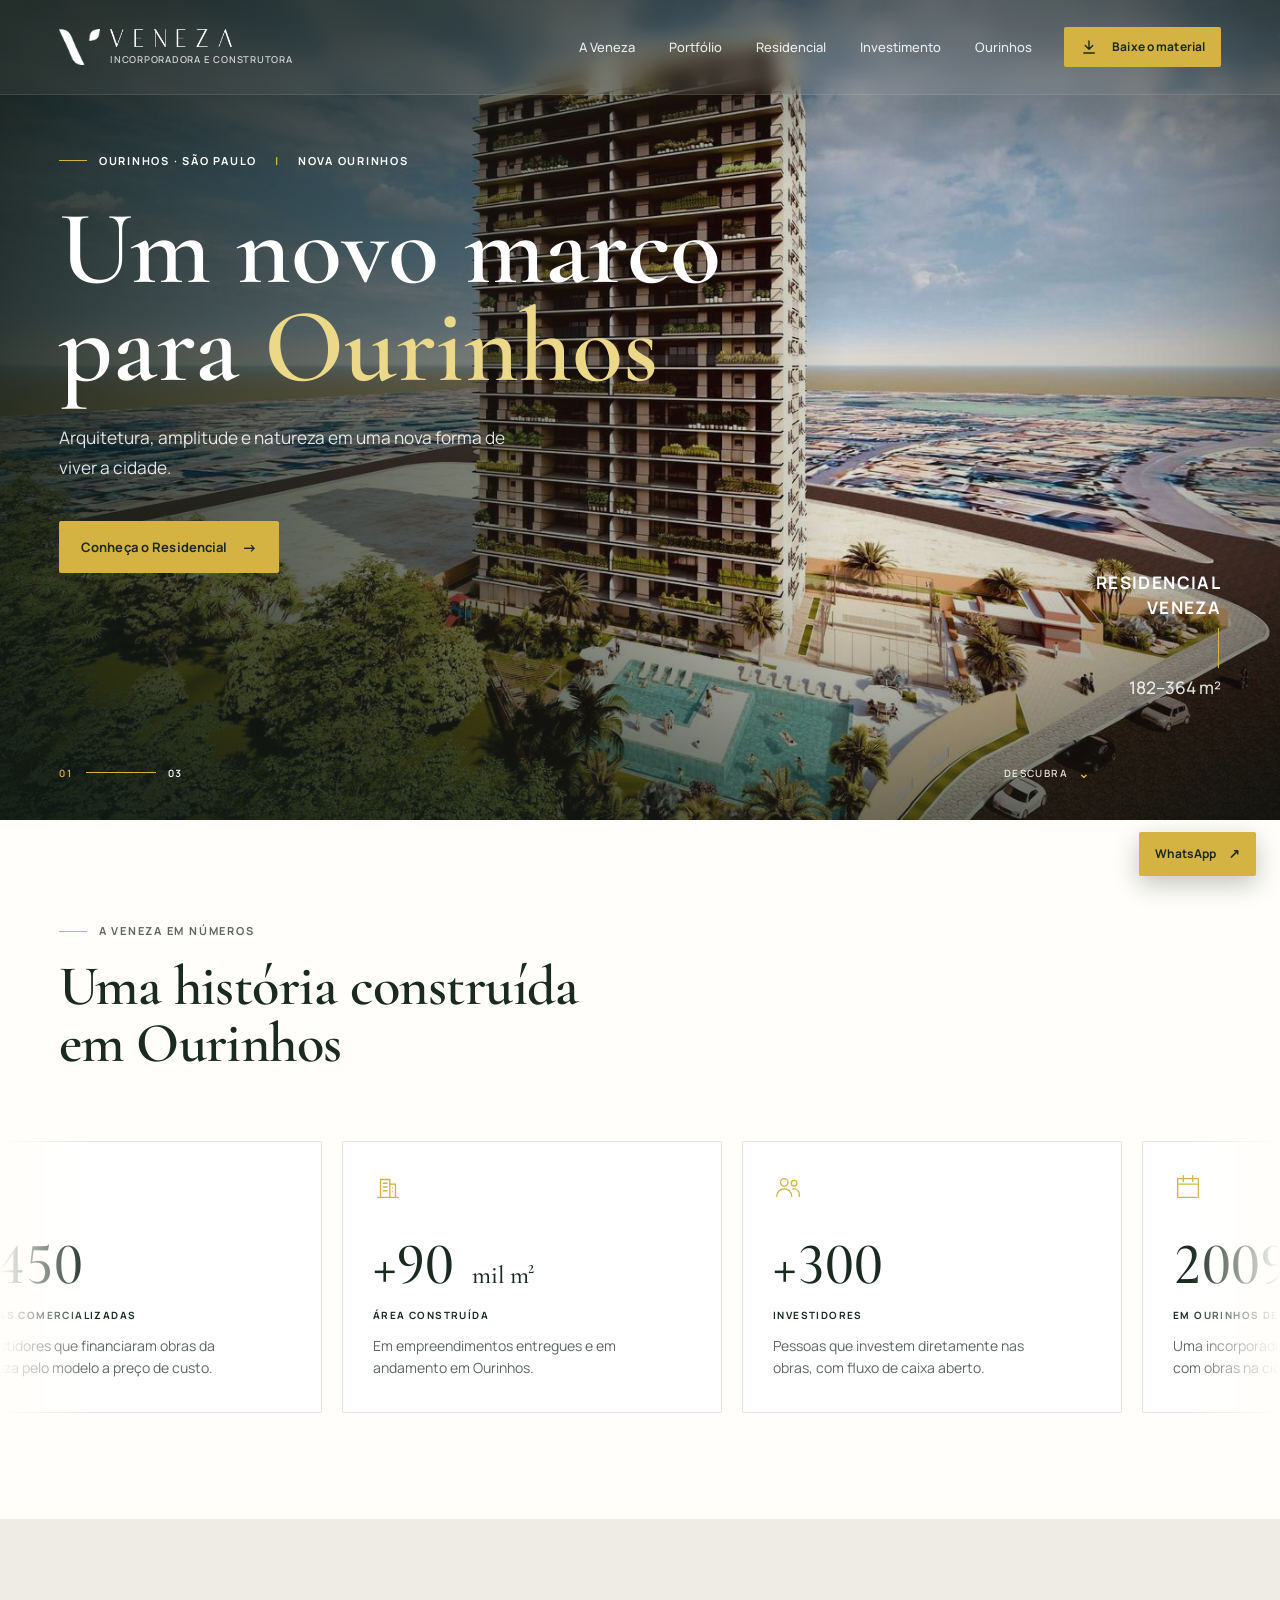
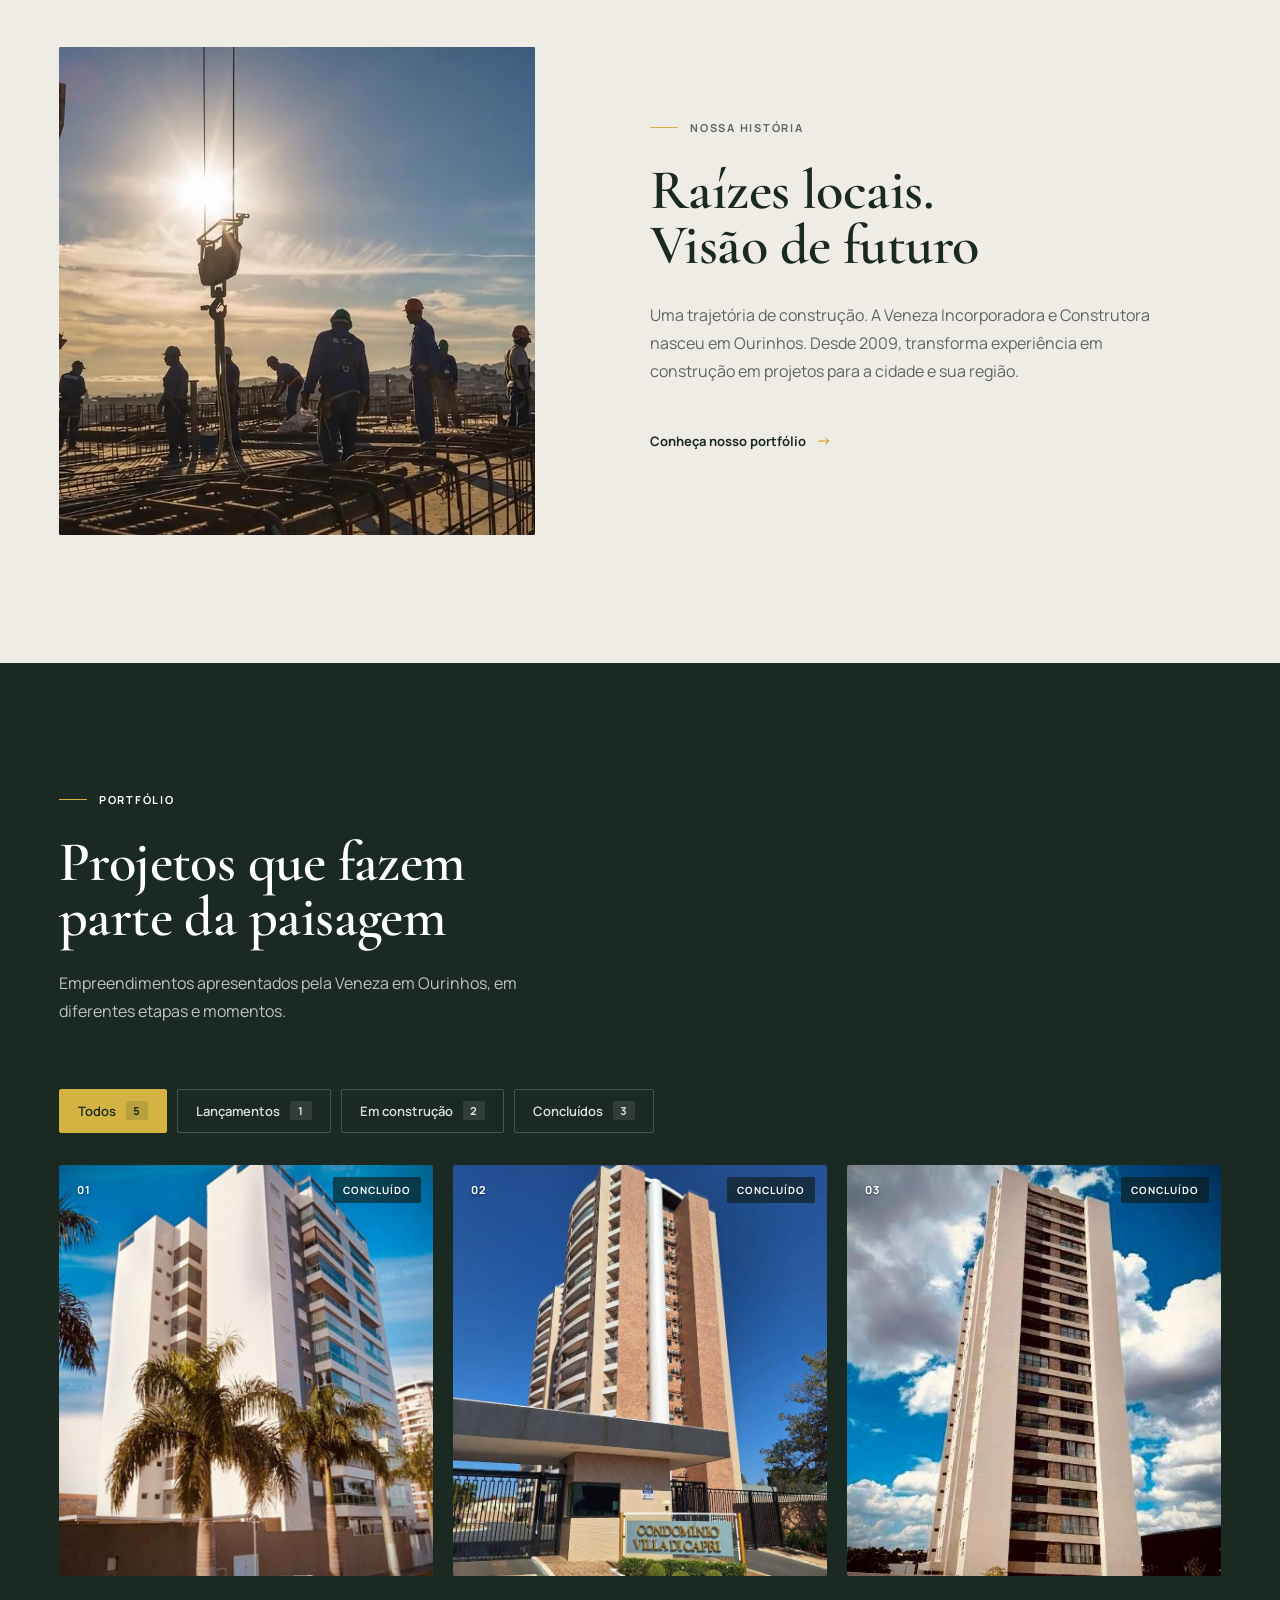
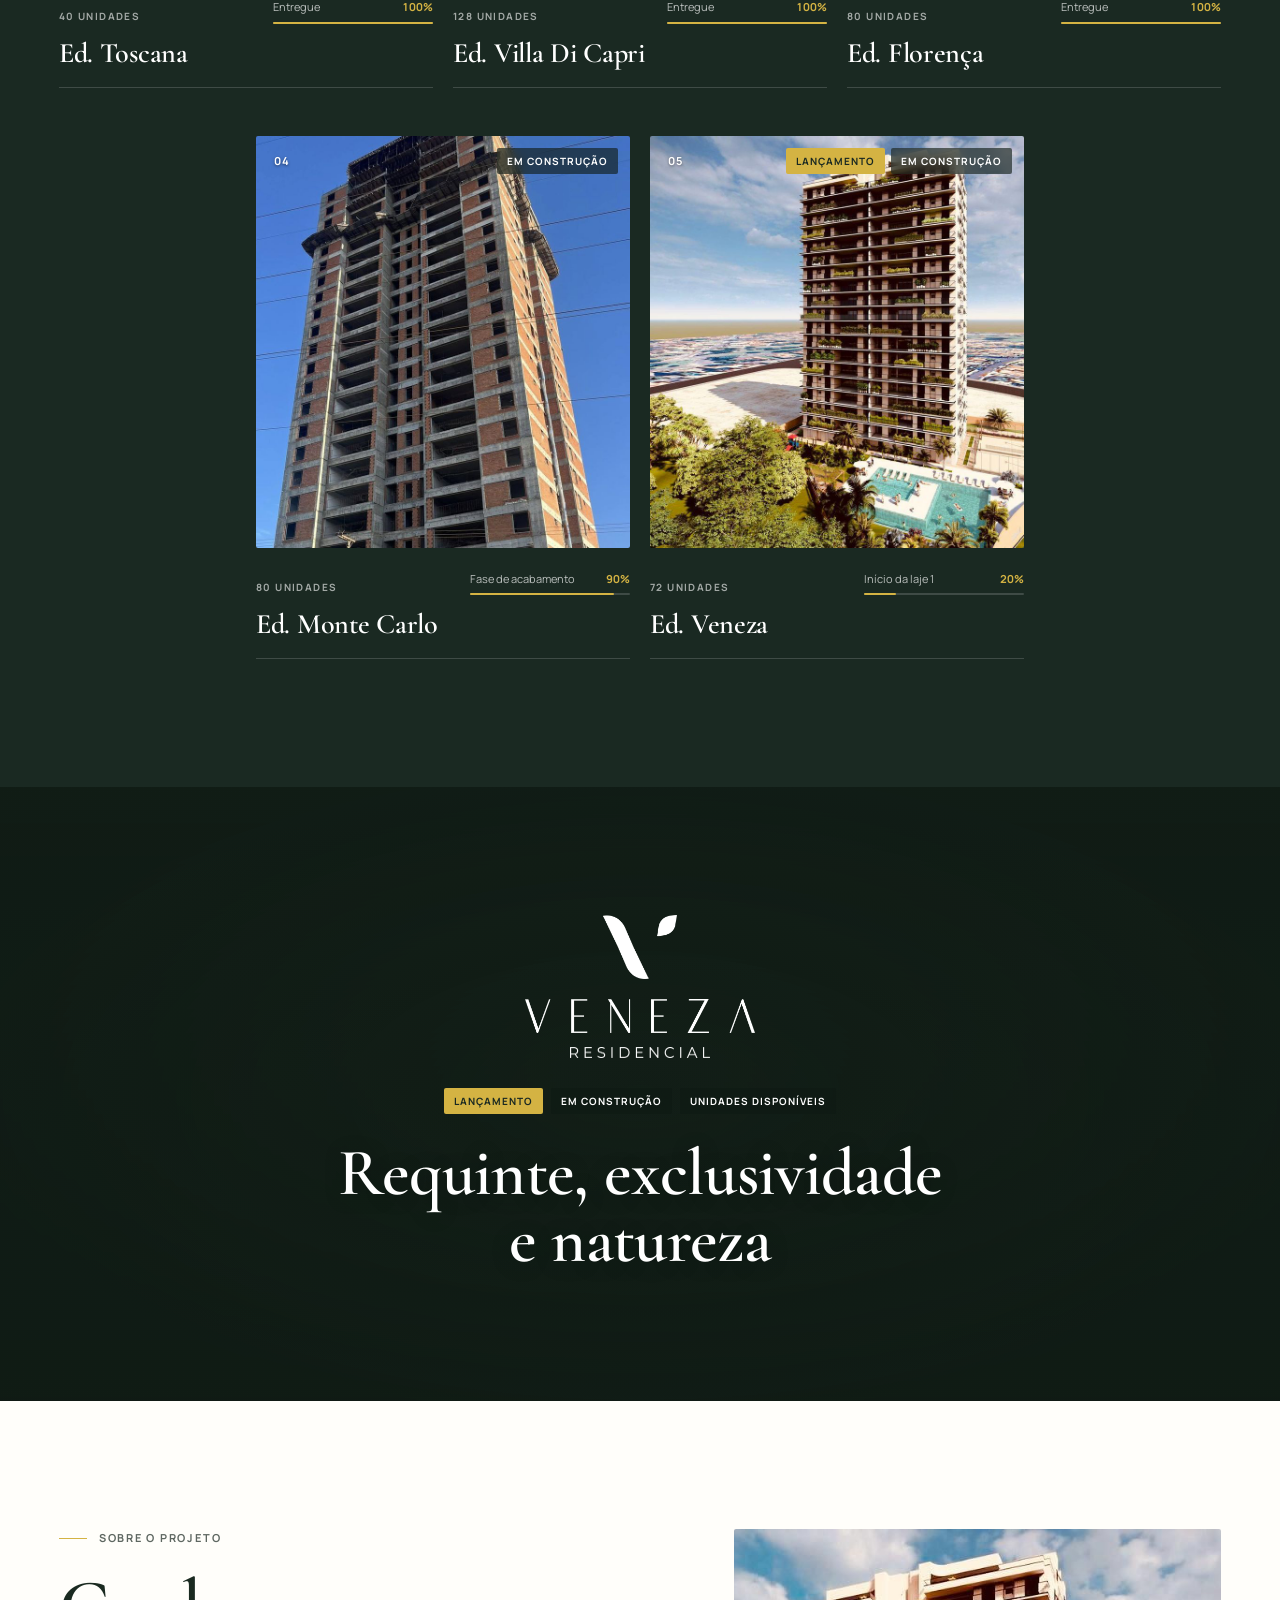
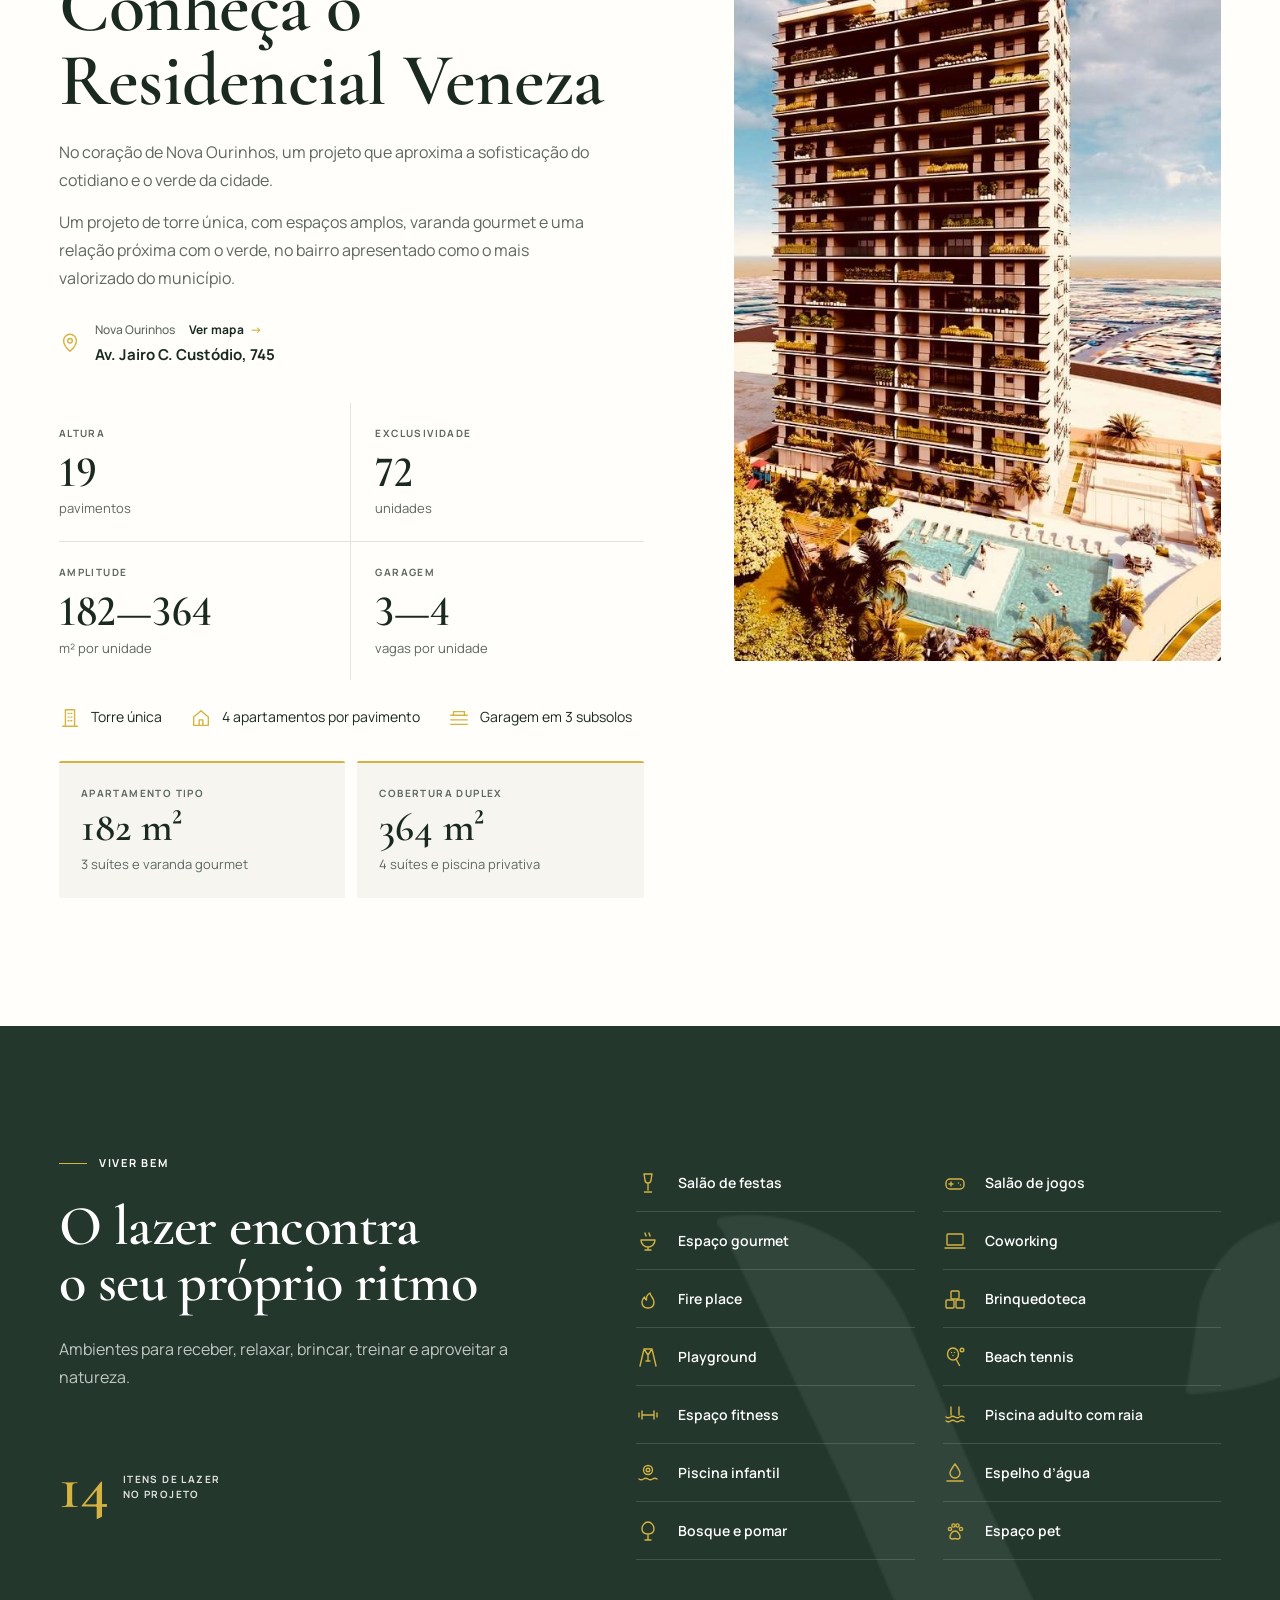
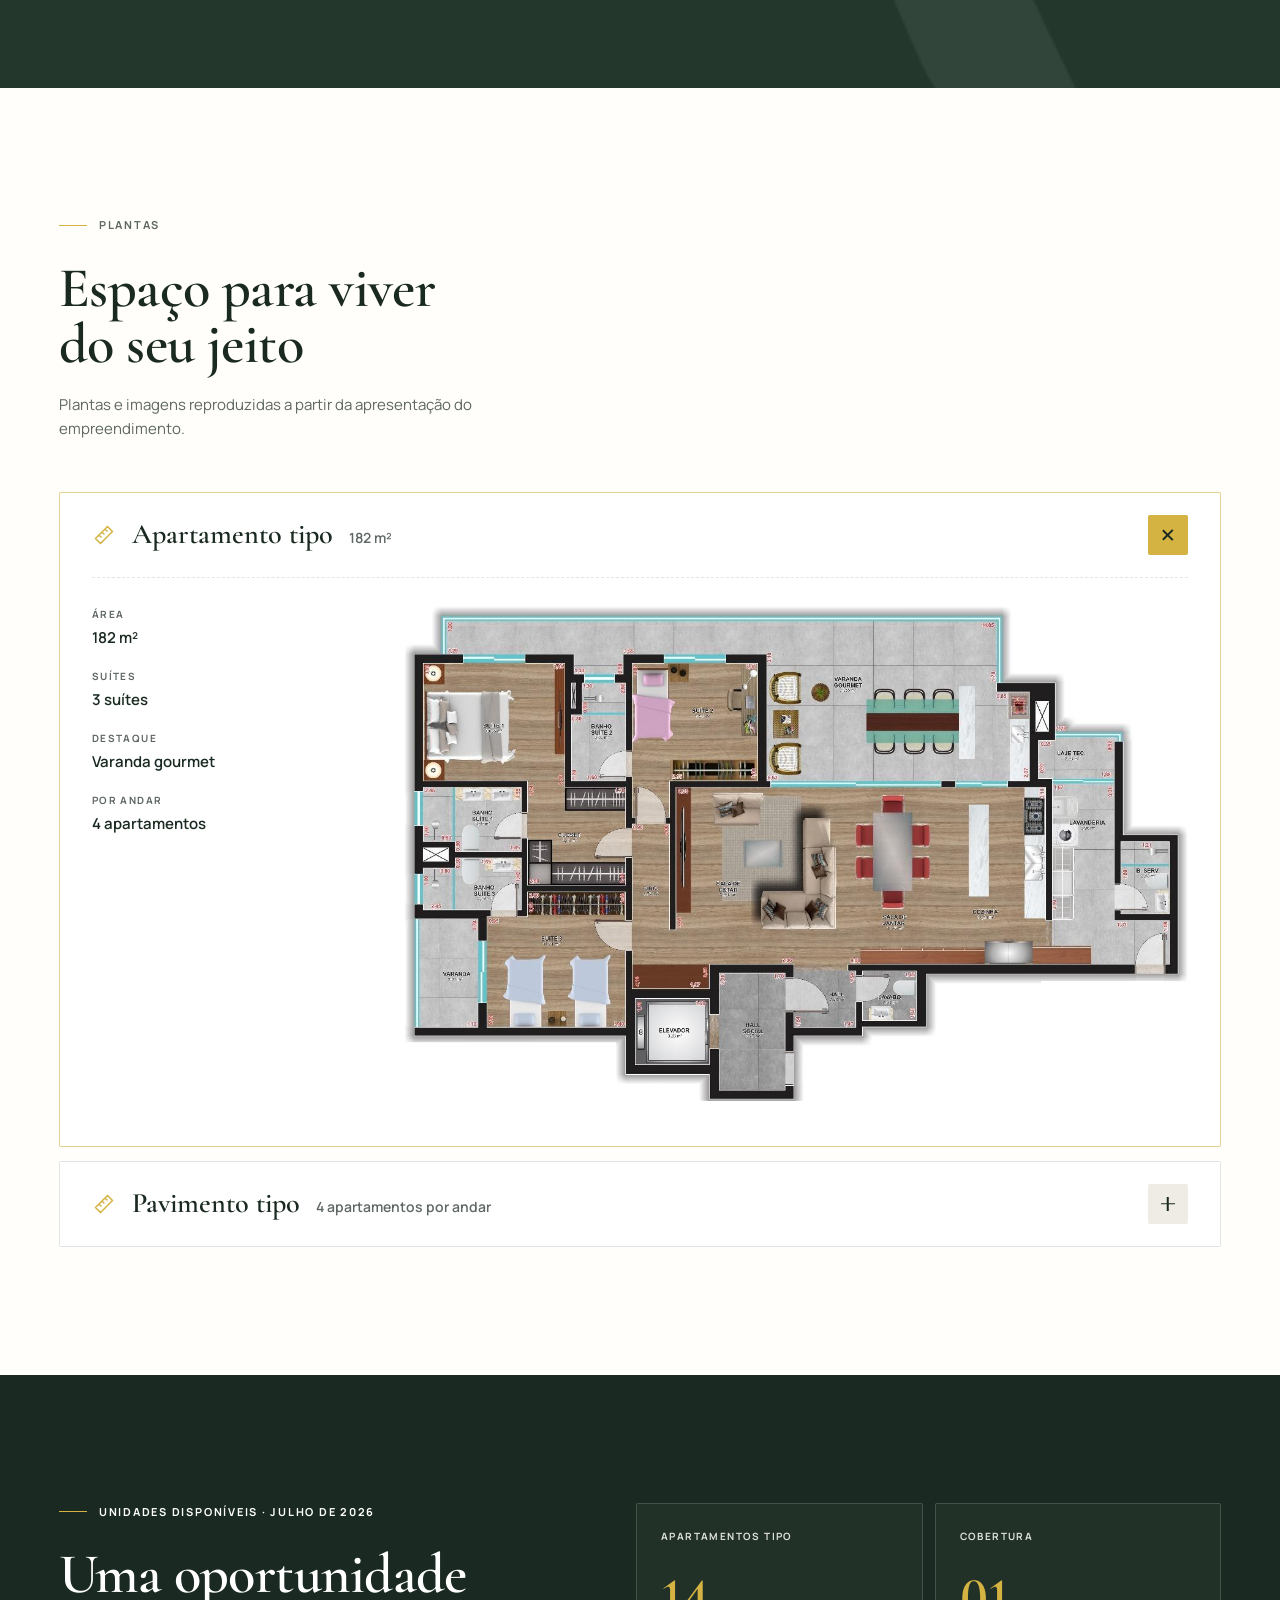
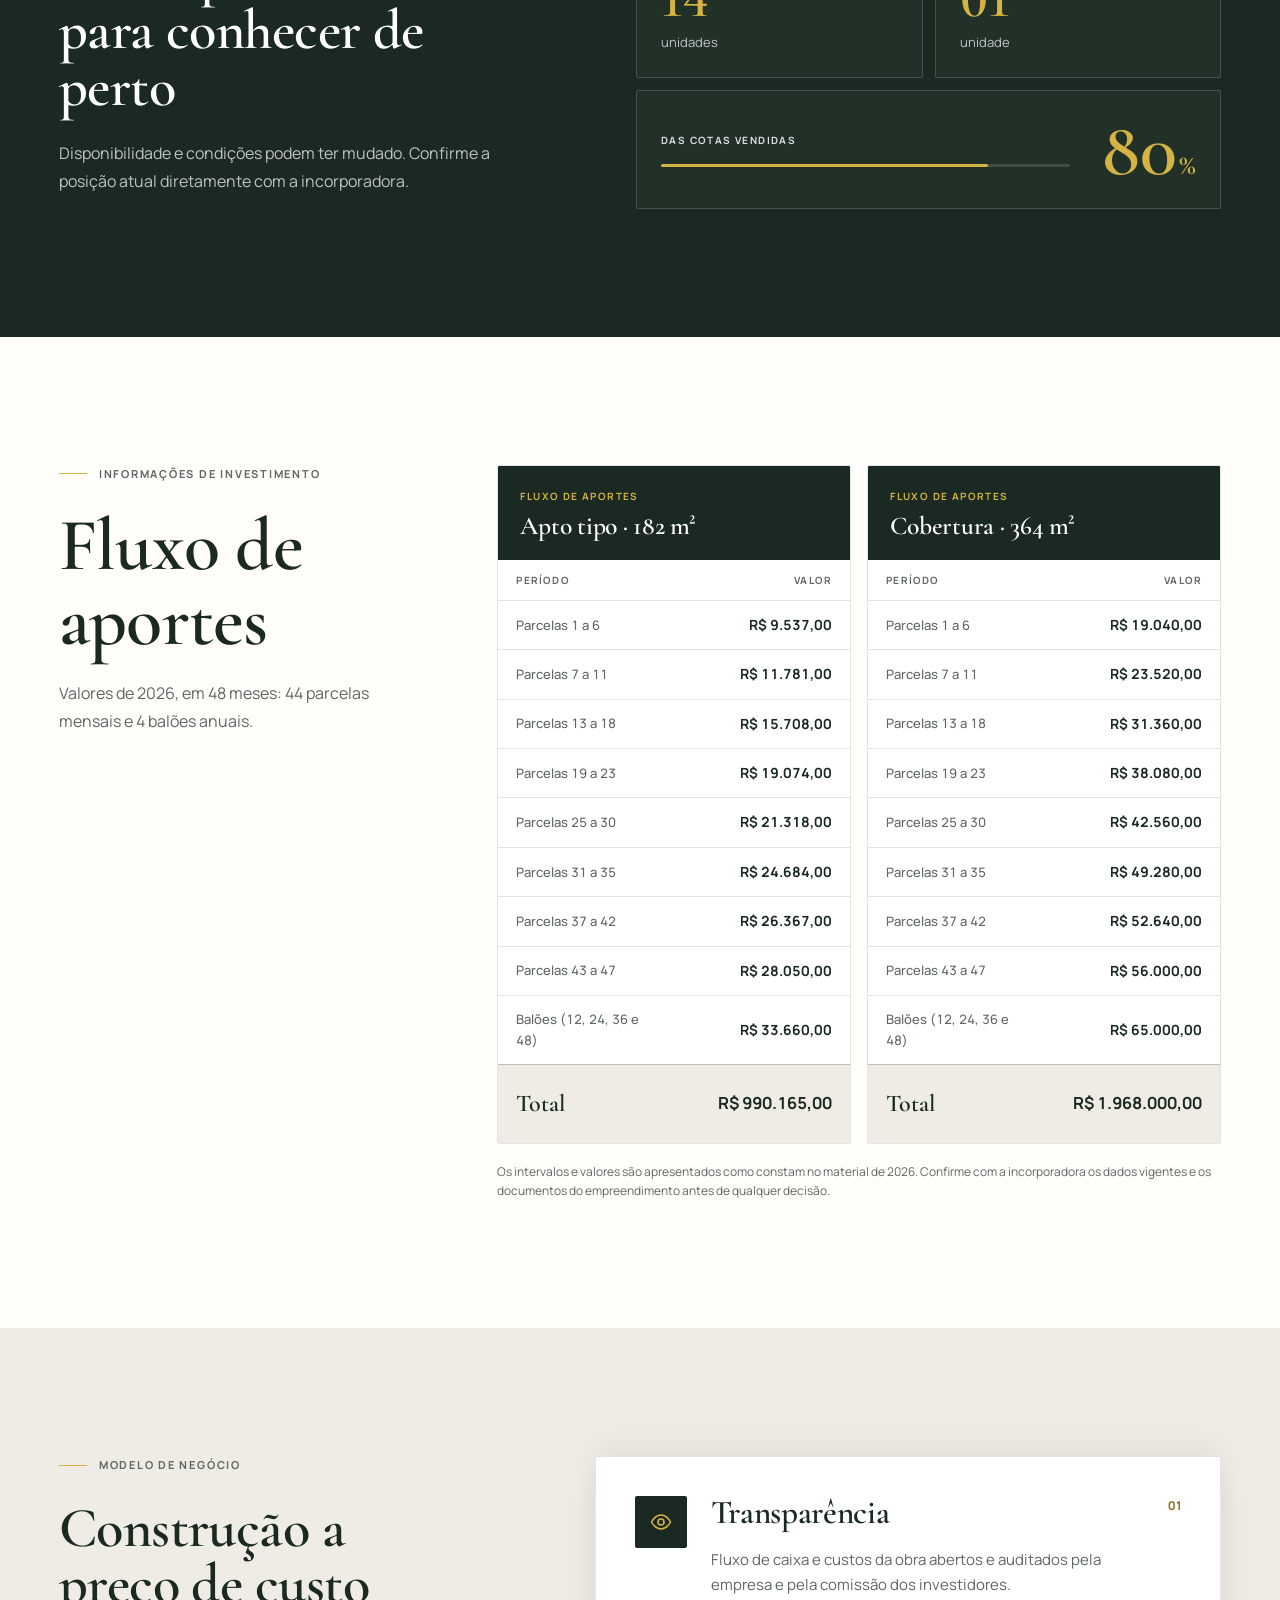
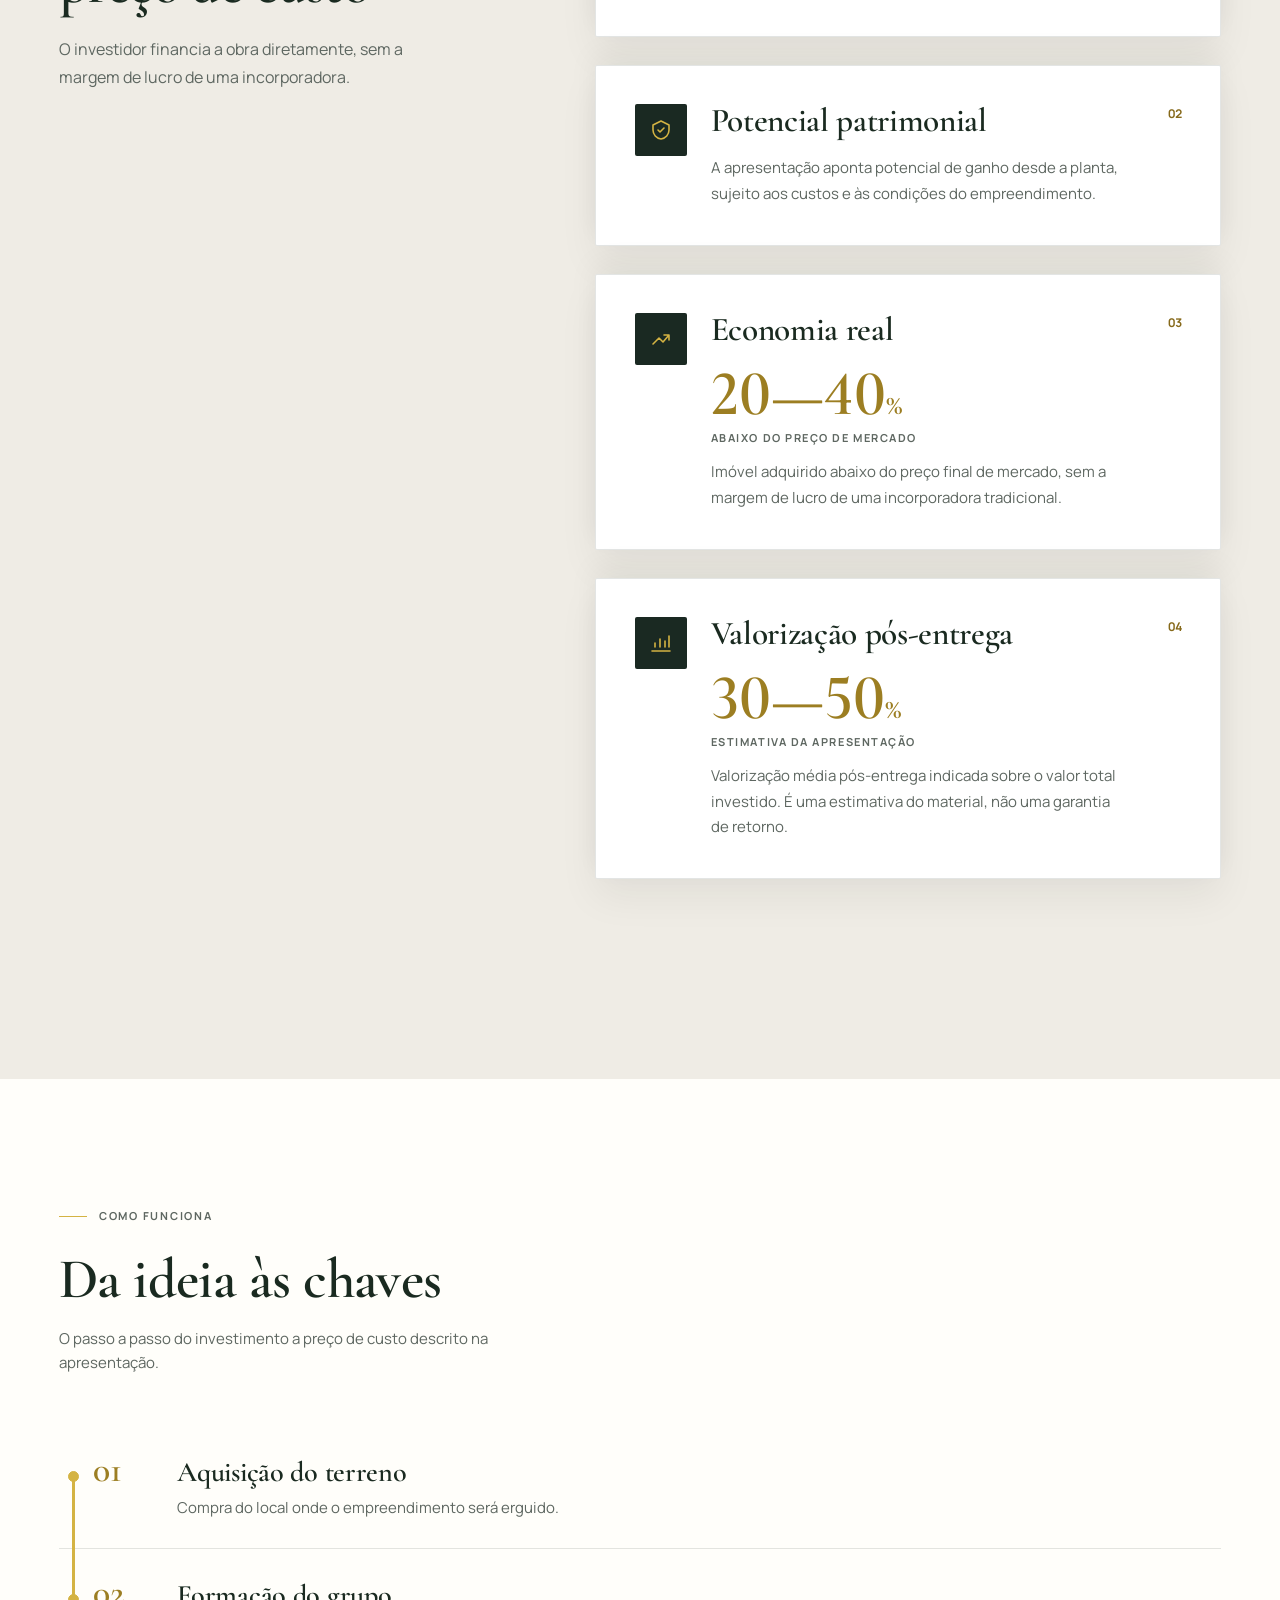
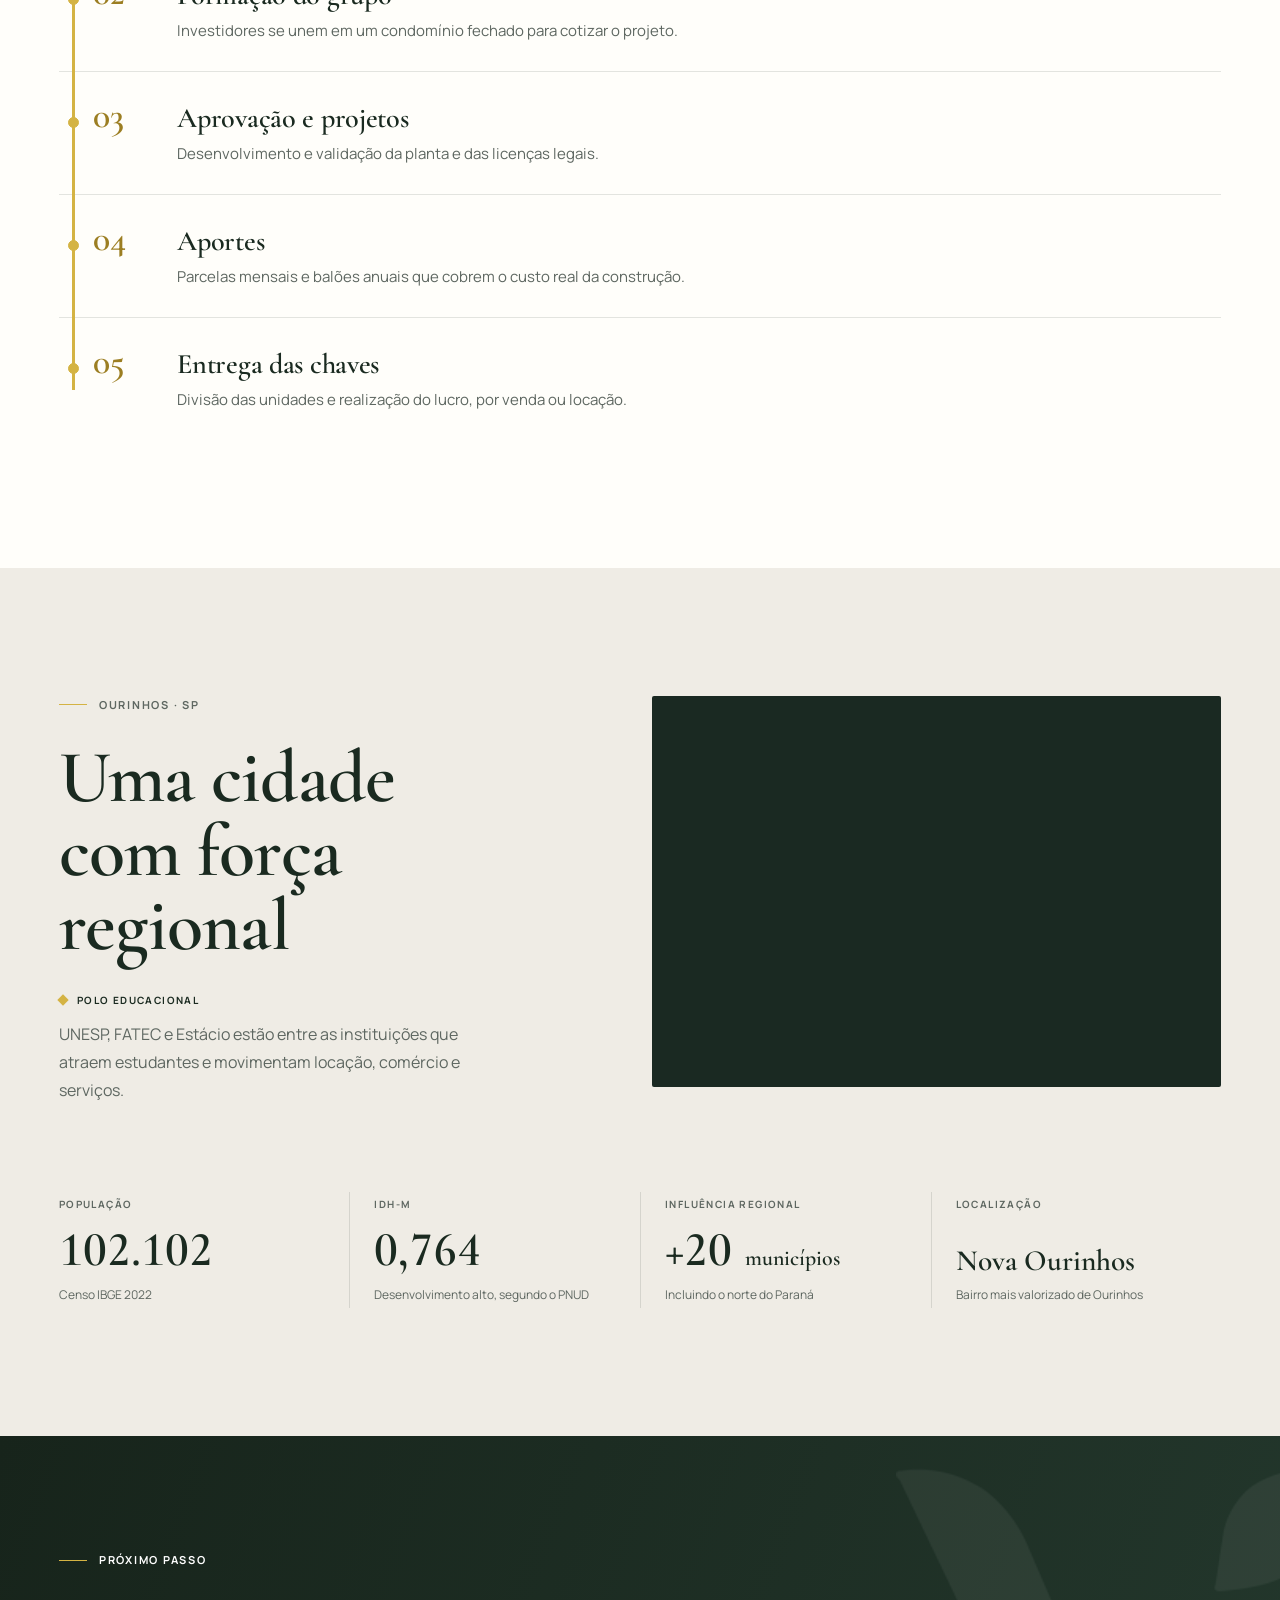
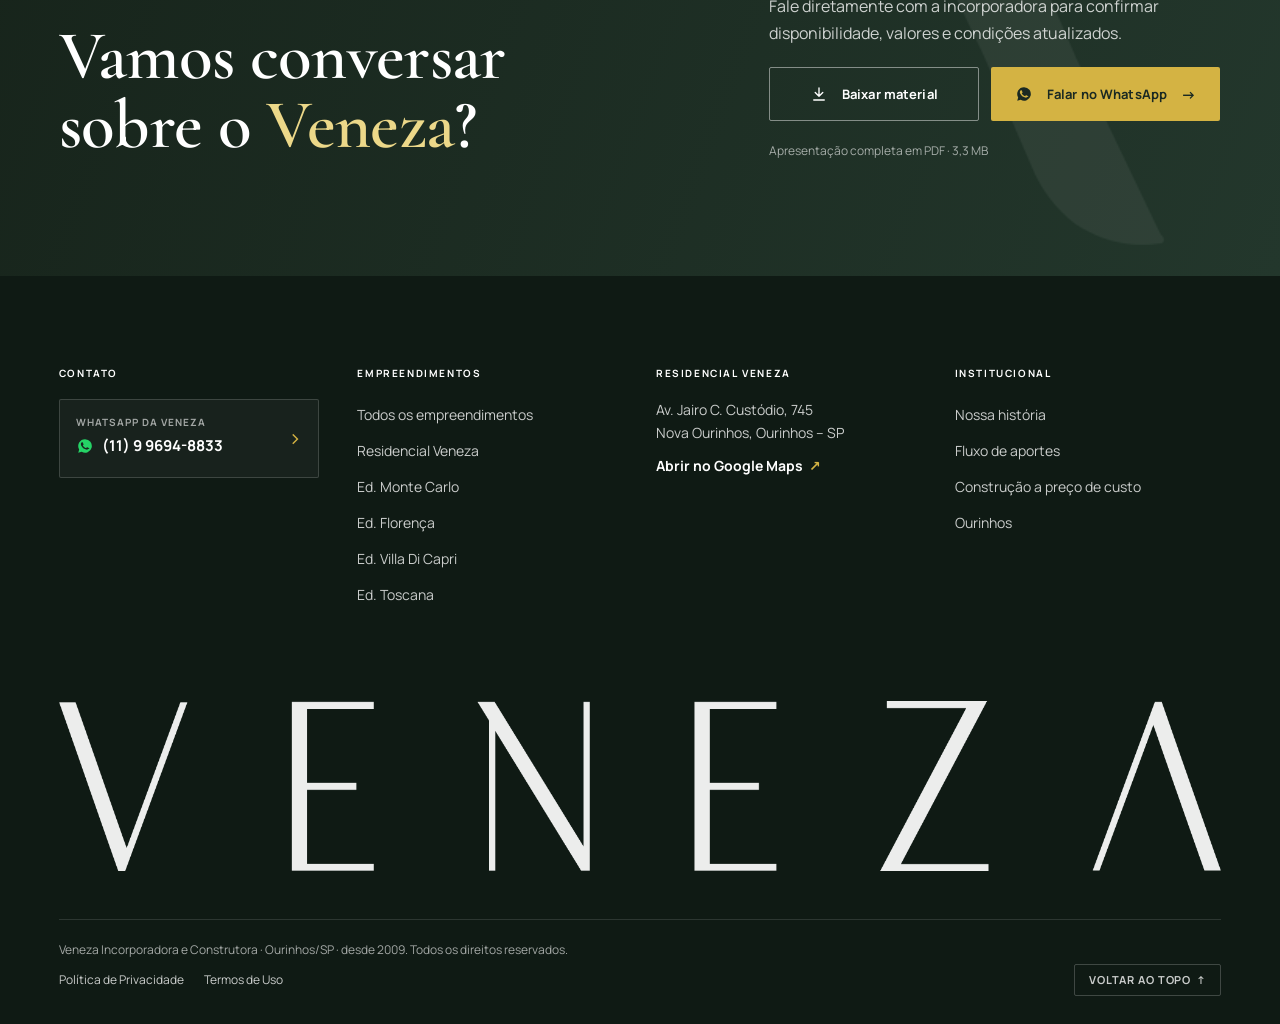
==== commit 1f345f6a: "Lazer completo com ícones e botões de download do material - Lazer: lista refeita com os 14 itens (u" ====
--- a/index.html
+++ b/index.html
@@ -38,13 +38,13 @@
         <a href="#residencial">Residencial</a>
         <a href="#investimento">Investimento</a>
         <a href="#ourinhos">Ourinhos</a>
-        <a class="btn btn--gold header__cta-mobile" href="https://wa.me/5511996948833?text=Ol%C3%A1%2C%20gostaria%20de%20obter%20mais%20informa%C3%A7%C3%B5es%20sobre%20os%20investimentos%20em%20im%C3%B3veis%20na%20planta" target="_blank" rel="noopener">
-          Fale com a Veneza <span class="btn__icon" aria-hidden="true">↗</span>
+        <a class="btn btn--gold header__cta-mobile" href="material/veneza-investimento-2026.pdf" download="Residencial-Veneza-Apresentacao-2026.pdf" aria-label="Baixe o material: apresentação do Residencial Veneza em PDF, 3,3 MB">
+          <svg class="btn__dl" viewBox="0 0 24 24" aria-hidden="true"><path d="M12 4v11M7 10l5 5 5-5M5 20h14"/></svg> Baixe o material
         </a>
       </nav>
 
-      <a class="btn btn--gold btn--sm header__cta" href="https://wa.me/5511996948833?text=Ol%C3%A1%2C%20gostaria%20de%20obter%20mais%20informa%C3%A7%C3%B5es%20sobre%20os%20investimentos%20em%20im%C3%B3veis%20na%20planta" target="_blank" rel="noopener">
-        Fale com a Veneza <span class="btn__icon" aria-hidden="true">↗</span>
+      <a class="btn btn--gold btn--sm header__cta" href="material/veneza-investimento-2026.pdf" download="Residencial-Veneza-Apresentacao-2026.pdf" aria-label="Baixe o material: apresentação do Residencial Veneza em PDF, 3,3 MB">
+        <svg class="btn__dl" viewBox="0 0 24 24" aria-hidden="true"><path d="M12 4v11M7 10l5 5 5-5M5 20h14"/></svg> Baixe o material
       </a>
 
       <button class="header__toggle" type="button" aria-controls="menu" aria-expanded="false" aria-label="Abrir menu">
@@ -365,12 +365,22 @@
           <p class="leisure__total"><span class="leisure__total-num">14</span> <span class="leisure__total-label">Itens de lazer<br> no projeto</span></p>
         </div>
 
-        <ol class="leisure__list" aria-label="Itens de lazer do Residencial Veneza">
-          <li class="leisure__item"><span class="leisure__num">01</span><svg class="leisure__icon" viewBox="0 0 24 24" aria-hidden="true"><circle cx="12" cy="9" r="4.5"/><circle cx="12" cy="9" r="1.8"/><path d="M3 18c1.5 1 3 1 4.5 0s3-1 4.5 0 3 1 4.5 0 3-1 4.5 0"/></svg><span class="leisure__name">Piscina infantil</span></li>
-          <li class="leisure__item"><span class="leisure__num">12</span><svg class="leisure__icon" viewBox="0 0 24 24" aria-hidden="true"><path d="M12 3c3 4 5 6.5 5 9a5 5 0 0 1-10 0c0-2.5 2-5 5-9zM4 20h16"/></svg><span class="leisure__name">Espelho d’água</span></li>
-          <li class="leisure__item"><span class="leisure__num">13</span><svg class="leisure__icon" viewBox="0 0 24 24" aria-hidden="true"><path d="M12 21v-6M12 15c-4 0-6-2.5-6-5.5S8.7 3 12 3s6 3.5 6 6.5-2 5.5-6 5.5zM9 21h6"/></svg><span class="leisure__name">Bosque e pomar</span></li>
-          <li class="leisure__item"><span class="leisure__num">14</span><svg class="leisure__icon" viewBox="0 0 24 24" aria-hidden="true"><circle cx="7" cy="10" r="1.6"/><circle cx="10.5" cy="6.5" r="1.6"/><circle cx="14.5" cy="6.5" r="1.6"/><circle cx="18" cy="10" r="1.6"/><path d="M12 12c-3 0-5 3.5-5 6 0 1.5 1.5 2 2.5 2 1 0 1.5-.5 2.5-.5s1.5.5 2.5.5c1 0 2.5-.5 2.5-2 0-2.5-2-6-5-6z"/></svg><span class="leisure__name">Espaço pet</span></li>
-        </ol>
+        <ul class="leisure__list" aria-label="Itens de lazer do Residencial Veneza">
+          <li class="leisure__item"><svg class="leisure__icon" viewBox="0 0 24 24" aria-hidden="true"><path d="M8 3h8l-1 6a3 3 0 0 1-6 0L8 3zM12 12v7M8.5 21h7"/></svg><span class="leisure__name">Salão de festas</span></li>
+          <li class="leisure__item"><svg class="leisure__icon" viewBox="0 0 24 24" aria-hidden="true"><rect x="3" y="8" width="18" height="10" rx="4"/><path d="M8 11v4M6 13h4M15.5 12h.01M17.5 14h.01"/></svg><span class="leisure__name">Salão de jogos</span></li>
+          <li class="leisure__item"><svg class="leisure__icon" viewBox="0 0 24 24" aria-hidden="true"><path d="M5 11h14a7 7 0 0 1-14 0zM9 21h6M12 18v3M9 4c0 1.5 1 1.5 1 3M13 4c0 1.5 1 1.5 1 3"/></svg><span class="leisure__name">Espaço gourmet</span></li>
+          <li class="leisure__item"><svg class="leisure__icon" viewBox="0 0 24 24" aria-hidden="true"><rect x="4" y="5" width="16" height="11" rx="1"/><path d="M2 19h20"/></svg><span class="leisure__name">Coworking</span></li>
+          <li class="leisure__item"><svg class="leisure__icon" viewBox="0 0 24 24" aria-hidden="true"><path d="M12 21c4 0 6-2.7 6-6 0-4-3.5-5.5-4-9-2.5 1.5-4 4-3.5 7-1-.5-2-1.5-2-3-1.5 1.5-2.5 3.2-2.5 5 0 3.3 2 6 6 6z"/></svg><span class="leisure__name">Fire place</span></li>
+          <li class="leisure__item"><svg class="leisure__icon" viewBox="0 0 24 24" aria-hidden="true"><rect x="3" y="13" width="8" height="8" rx="1"/><rect x="13" y="13" width="8" height="8" rx="1"/><rect x="8" y="4" width="8" height="8" rx="1"/></svg><span class="leisure__name">Brinquedoteca</span></li>
+          <li class="leisure__item"><svg class="leisure__icon" viewBox="0 0 24 24" aria-hidden="true"><path d="M4 21 8 4h8l4 17M8 4l4 6 4-6M10 16h4M12 10v6"/></svg><span class="leisure__name">Playground</span></li>
+          <li class="leisure__item"><svg class="leisure__icon" viewBox="0 0 24 24" aria-hidden="true"><ellipse cx="10" cy="9" rx="5.5" ry="6"/><path d="M13 14l3.5 6.5M8.5 7.5h.01M11.5 7.5h.01M10 10.5h.01"/><circle cx="19" cy="5" r="1.8"/></svg><span class="leisure__name">Beach tennis</span></li>
+          <li class="leisure__item"><svg class="leisure__icon" viewBox="0 0 24 24" aria-hidden="true"><path d="M6 8v8M3 10v4M18 8v8M21 10v4M6 12h12"/></svg><span class="leisure__name">Espaço fitness</span></li>
+          <li class="leisure__item"><svg class="leisure__icon" viewBox="0 0 24 24" aria-hidden="true"><path d="M3 18c1.5 1 3 1 4.5 0s3-1 4.5 0 3 1 4.5 0 3-1 4.5 0M3 14c1.5 1 3 1 4.5 0s3-1 4.5 0 3 1 4.5 0 3-1 4.5 0M8 4v8M16 4v8"/></svg><span class="leisure__name">Piscina adulto com raia</span></li>
+          <li class="leisure__item"><svg class="leisure__icon" viewBox="0 0 24 24" aria-hidden="true"><circle cx="12" cy="9" r="4.5"/><circle cx="12" cy="9" r="1.8"/><path d="M3 18c1.5 1 3 1 4.5 0s3-1 4.5 0 3 1 4.5 0 3-1 4.5 0"/></svg><span class="leisure__name">Piscina infantil</span></li>
+          <li class="leisure__item"><svg class="leisure__icon" viewBox="0 0 24 24" aria-hidden="true"><path d="M12 3c3 4 5 6.5 5 9a5 5 0 0 1-10 0c0-2.5 2-5 5-9zM4 20h16"/></svg><span class="leisure__name">Espelho d’água</span></li>
+          <li class="leisure__item"><svg class="leisure__icon" viewBox="0 0 24 24" aria-hidden="true"><path d="M12 21v-6M12 15c-4 0-6-2.5-6-5.5S8.7 3 12 3s6 3.5 6 6.5-2 5.5-6 5.5zM9 21h6"/></svg><span class="leisure__name">Bosque e pomar</span></li>
+          <li class="leisure__item"><svg class="leisure__icon" viewBox="0 0 24 24" aria-hidden="true"><circle cx="7" cy="10" r="1.6"/><circle cx="10.5" cy="6.5" r="1.6"/><circle cx="14.5" cy="6.5" r="1.6"/><circle cx="18" cy="10" r="1.6"/><path d="M12 12c-3 0-5 3.5-5 6 0 1.5 1.5 2 2.5 2 1 0 1.5-.5 2.5-.5s1.5.5 2.5.5c1 0 2.5-.5 2.5-2 0-2.5-2-6-5-6z"/></svg><span class="leisure__name">Espaço pet</span></li>
+        </ul>
       </div>
     </section>
 
@@ -684,9 +694,15 @@
         <h2 class="cta__title" id="cta-title">Vamos conversar sobre o <em>Veneza</em>?</h2>
         <div class="cta__side">
           <p class="cta__text">Fale diretamente com a incorporadora para confirmar disponibilidade, valores e condições atualizados.</p>
-          <a class="btn btn--gold cta__btn" href="https://wa.me/5511996948833?text=Ol%C3%A1%2C%20gostaria%20de%20obter%20mais%20informa%C3%A7%C3%B5es%20sobre%20os%20investimentos%20em%20im%C3%B3veis%20na%20planta" target="_blank" rel="noopener">
+          <div class="cta__actions">
+            <a class="btn btn--ghost cta__btn" href="material/veneza-investimento-2026.pdf" download="Residencial-Veneza-Apresentacao-2026.pdf" aria-label="Baixar material: apresentação do Residencial Veneza em PDF, 3,3 MB">
+              <svg class="btn__dl" viewBox="0 0 24 24" aria-hidden="true"><path d="M12 4v11M7 10l5 5 5-5M5 20h14"/></svg> Baixar material
+            </a>
+            <a class="btn btn--gold cta__btn" href="https://wa.me/5511996948833?text=Ol%C3%A1%2C%20gostaria%20de%20obter%20mais%20informa%C3%A7%C3%B5es%20sobre%20os%20investimentos%20em%20im%C3%B3veis%20na%20planta" target="_blank" rel="noopener">
             <svg class="wa-icon" viewBox="0 0 24 24" aria-hidden="true"><path d="M12 3a9 9 0 0 0-7.8 13.5L3 21l4.6-1.2A9 9 0 1 0 12 3zm4.6 12.6c-.2.6-1.1 1.1-1.6 1.2-.4.1-1 .1-1.6-.1-.4-.1-.9-.3-1.5-.6-2.6-1.1-4.3-3.8-4.4-3.9-.1-.2-1-1.4-1-2.7s.7-1.9.9-2.2c.2-.3.5-.3.7-.3h.5c.2 0 .4 0 .6.5l.8 2c.1.2.1.3 0 .5l-.3.5-.4.4c-.1.1-.3.3-.1.6.2.3.7 1.2 1.6 1.9 1.1 1 2 1.3 2.3 1.4.3.1.5.1.6-.1l.8-1c.2-.3.4-.2.6-.1l1.9.9c.3.1.5.2.5.3.1.2.1.7-.1 1.2z"/></svg> Falar no WhatsApp <span class="btn__icon" aria-hidden="true">→</span>
           </a>
+          </div>
+          <p class="cta__file">Apresentação completa em PDF · 3,3 MB</p>
         </div>
       </div>
     </section>
--- a/style.css
+++ b/style.css
@@ -1018,14 +1018,7 @@
   transition: border-color .3s var(--ease);
 }
 .leisure__item:hover { border-color: var(--dourado); }
-.leisure__num {
-  min-width: 20px;
-  font-size: 11px;
-  font-weight: 700;
-  color: var(--dourado);
-  font-variant-numeric: tabular-nums;
-}
-.leisure__icon { width: 22px; height: 22px; flex-shrink: 0; fill: none; stroke: var(--dourado); stroke-width: 1.4; stroke-linecap: round; stroke-linejoin: round; transition: transform .3s var(--ease); }
+.leisure__icon { width: 24px; height: 24px; flex-shrink: 0; fill: none; stroke: var(--dourado); stroke-width: 1.4; stroke-linecap: round; stroke-linejoin: round; transition: transform .3s var(--ease); }
 .leisure__item:hover .leisure__icon { transform: translateY(-2px); }
 .leisure__name { font-size: 14px; font-weight: 600; color: var(--texto-claro); }
 
@@ -1631,6 +1624,20 @@
 .cta__side { display: grid; gap: 24px; justify-items: start; }
 .cta__text { max-width: 40ch; font-size: 16px; line-height: 1.7; }
 .wa-icon { width: 18px; height: 18px; fill: currentColor; flex-shrink: 0; }
+/* Botões do chamado final: mesma altura e largura, ação principal (WhatsApp) em dourado
+   e ação secundária (material) com contorno — hierarquia clara, sem competir */
+.cta__side { gap: 20px; }
+.cta__actions { display: flex; flex-wrap: wrap; gap: 12px; }
+.cta__actions .btn { min-height: 54px; min-width: 210px; padding: 0 24px; }
+.cta__file { font-size: 12px; color: rgba(255, 255, 255, 0.6); }
+.btn--ghost {
+  color: var(--texto-claro);
+  background: transparent;
+  border: 1px solid rgba(255, 255, 255, 0.45);
+}
+.btn--ghost:hover { border-color: var(--dourado); color: var(--dourado-claro); background: rgba(255, 255, 255, 0.05); }
+.btn__dl { width: 18px; height: 18px; flex-shrink: 0; fill: none; stroke: currentColor; stroke-width: 1.8; stroke-linecap: round; stroke-linejoin: round; transition: transform .25s var(--ease); }
+.btn:hover .btn__dl { transform: translateY(2px); }
 
 /* =========================================================
    RODAPÉ
@@ -1700,7 +1707,9 @@
   .footer__cols { grid-template-columns: repeat(2, minmax(0, 1fr)); }
 }
 @media (max-width: 600px) {
-  .cta__btn { width: 100%; }
+  .cta__actions { flex-direction: column-reverse; width: 100%; }  /* no celular, WhatsApp (principal) fica em cima */
+  .cta__side { justify-items: stretch; }
+  .cta__actions .btn { width: 100%; }
   .footer__cols { grid-template-columns: 1fr; gap: 32px; }
   .footer__card { max-width: none; }
 }
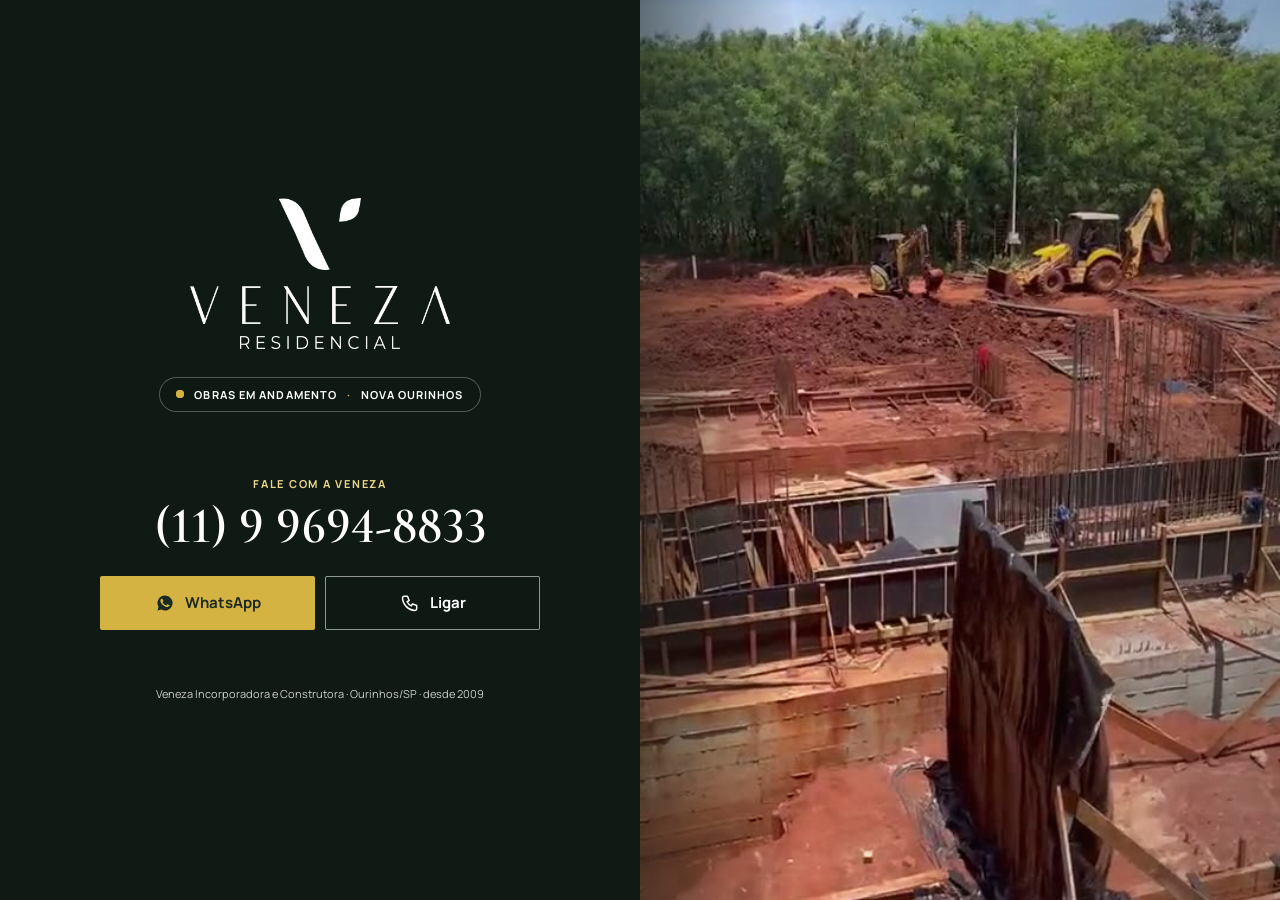
==== commit bd5dbed3: "Versão 3 (enxuta): vídeo da obra, logo e contato Página única pensada primeiro para o celular: vídeo" ====
--- a/index.html
+++ b/index.html
@@ -2,773 +2,63 @@
 <html lang="pt-BR">
 <head>
   <meta charset="UTF-8">
-  <meta name="viewport" content="width=device-width, initial-scale=1.0">
-  <!-- Versão de aprovação: não indexar no Google. Remover esta linha ao publicar no endereço oficial. -->
-  <meta name="robots" content="noindex, nofollow">
-  <title>Veneza Incorporadora | Ourinhos</title>
-  <meta name="description" content="Veneza Incorporadora e Construtora: empreendimentos em Ourinhos desde 2009. Conheça o Residencial Veneza e as informações da apresentação de investimento 2026.">
+  <meta name="viewport" content="width=device-width, initial-scale=1.0, viewport-fit=cover">
+  <title>Residencial Veneza | Ourinhos</title>
+  <meta name="description" content="Residencial Veneza, da Veneza Incorporadora e Construtora. Obras em andamento em Nova Ourinhos, Ourinhos/SP. Fale com a Veneza.">
   <meta name="theme-color" content="#1A2922">
   <meta property="og:type" content="website">
   <meta property="og:locale" content="pt_BR">
-  <meta property="og:title" content="Veneza Incorporadora e Construtora">
-  <meta property="og:description" content="Arquitetura, amplitude e natureza em uma nova forma de viver Ourinhos.">
+  <meta property="og:title" content="Residencial Veneza | Ourinhos">
+  <meta property="og:description" content="Obras em andamento em Nova Ourinhos. Fale com a Veneza.">
+  <meta property="og:image" content="img/obra-poster.jpg">
+  <link rel="icon" type="image/png" href="img/favicon.png">
+  <link rel="apple-touch-icon" href="img/apple-touch-icon.png">
 
   <link rel="preconnect" href="https://fonts.googleapis.com">
   <link rel="preconnect" href="https://fonts.gstatic.com" crossorigin>
-  <link rel="stylesheet" href="https://fonts.googleapis.com/css2?family=Cormorant+Garamond:wght@400;500;600&family=Manrope:wght@400;500;600;700&display=swap">
-  <link rel="preload" as="image" href="img/hero-01.jpg">
+  <link rel="stylesheet" href="https://fonts.googleapis.com/css2?family=Cormorant+Garamond:wght@500;600&family=Manrope:wght@400;500;600;700&display=swap">
   <link rel="stylesheet" href="style.css">
 </head>
 <body>
 
-  <!-- ============ MENU ============ -->
-  <header class="header" id="topo">
-    <div class="header__inner">
-      <a class="header__brand" href="#topo" aria-label="Veneza Incorporadora e Construtora — início">
-        <img class="header__mark" src="img/logo-v.png" alt="" width="110" height="96">
-        <span class="header__brand-text">
-          <img class="header__logo" src="img/logo-veneza.png" alt="Veneza" width="440" height="65">
-          <span class="header__brand-sub">Incorporadora e Construtora</span>
-        </span>
-      </a>
+  <main class="stage">
+    <!-- Vídeo da obra (vertical): tela cheia no celular; metade da tela no computador -->
+    <video class="stage__video" muted loop playsinline preload="none"
+           poster="img/obra-poster.jpg" aria-hidden="true" data-src="video/obra.mp4"></video>
+    <div class="stage__shade" aria-hidden="true"></div>
 
-      <nav class="header__nav" id="menu" aria-label="Menu principal">
-        <a href="#a-veneza">A Veneza</a>
-        <a href="#portfolio">Portfólio</a>
-        <a href="#residencial">Residencial</a>
-        <a href="#investimento">Investimento</a>
-        <a href="#ourinhos">Ourinhos</a>
-        <a class="btn btn--gold header__cta-mobile" href="material/veneza-investimento-2026.pdf" download="Residencial-Veneza-Apresentacao-2026.pdf" aria-label="Baixe o material: apresentação do Residencial Veneza em PDF, 3,3 MB">
-          <svg class="btn__dl" viewBox="0 0 24 24" aria-hidden="true"><path d="M12 4v11M7 10l5 5 5-5M5 20h14"/></svg> Baixe o material
-        </a>
-      </nav>
+    <div class="stage__inner">
+      <header class="brand">
+        <h1 class="brand__logo">
+          <img class="brand__v" src="img/logo-v-lg.png" alt="" width="276" height="240">
+          <img class="brand__name" src="img/logo-veneza-lg.png" alt="Veneza" width="900" height="132">
+          <img class="brand__sub" src="img/logo-residencial.png" alt="Residencial" width="560" height="46">
+        </h1>
+      </header>
 
-      <a class="btn btn--gold btn--sm header__cta" href="material/veneza-investimento-2026.pdf" download="Residencial-Veneza-Apresentacao-2026.pdf" aria-label="Baixe o material: apresentação do Residencial Veneza em PDF, 3,3 MB">
-        <svg class="btn__dl" viewBox="0 0 24 24" aria-hidden="true"><path d="M12 4v11M7 10l5 5 5-5M5 20h14"/></svg> Baixe o material
-      </a>
+      <p class="status">
+        <span class="status__dot" aria-hidden="true"></span>
+        Obras em andamento <span class="status__sep" aria-hidden="true">·</span> Nova Ourinhos
+      </p>
 
-      <button class="header__toggle" type="button" aria-controls="menu" aria-expanded="false" aria-label="Abrir menu">
-        <span></span><span></span>
-      </button>
-    </div>
-  </header>
-
-  <main>
-    <!-- ============ SEÇÃO 1 — HERO ============ -->
-    <section class="hero" id="inicio" aria-label="Residencial Veneza">
-      <div class="hero__slides" aria-hidden="true">
-        <img class="hero__slide is-active" src="img/hero-01.jpg" alt="" fetchpriority="high">
-        <img class="hero__slide" src="img/hero-02.jpg" alt="" loading="lazy">
-        <img class="hero__slide" src="img/hero-03.jpg" alt="" loading="lazy">
-      </div>
-      <div class="hero__shade" aria-hidden="true"></div>
-
-      <div class="hero__inner">
-        <div class="hero__content">
-          <p class="eyebrow eyebrow--light">
-            Ourinhos · São Paulo <span class="eyebrow__sep">|</span> Nova Ourinhos
-          </p>
-
-          <h1 class="hero__title">
-            Um novo marco<br>
-            para <em>Ourinhos</em>
-          </h1>
-
-          <p class="hero__lead">Arquitetura, amplitude e natureza em uma nova forma de viver a cidade.</p>
-
-          <div class="hero__actions">
-            <a class="btn btn--gold" href="#residencial">
-              Conheça o Residencial <span class="btn__icon" aria-hidden="true">→</span>
-            </a>
-          </div>
-        </div>
-
-        <aside class="hero__tag" aria-hidden="true">
-          <span class="hero__tag-name">Residencial<br>Veneza</span>
-          <span class="hero__tag-line"></span>
-          <span class="hero__tag-area">182–364 m²</span>
-        </aside>
-
-        <div class="hero__bottom">
-          <div class="hero__counter" aria-hidden="true">
-            <span class="hero__counter-current">01</span>
-            <span class="hero__counter-track"><span class="hero__counter-bar"></span></span>
-            <span class="hero__counter-total">03</span>
-          </div>
-          <a class="hero__scroll" href="#a-veneza">
-            Descubra <span aria-hidden="true">⌄</span>
+      <section class="contact" aria-labelledby="contact-title">
+        <p class="contact__label" id="contact-title">Fale com a Veneza</p>
+        <p class="contact__phone">(11) 9 9694-8833</p>
+        <div class="contact__actions">
+          <a class="btn btn--gold" href="https://wa.me/5511996948833?text=Ol%C3%A1%2C%20gostaria%20de%20informa%C3%A7%C3%B5es%20sobre%20o%20Residencial%20Veneza" target="_blank" rel="noopener">
+            <svg class="btn__icon" viewBox="0 0 24 24" aria-hidden="true"><path class="fill" d="M12 3a9 9 0 0 0-7.8 13.5L3 21l4.6-1.2A9 9 0 1 0 12 3zm4.6 12.6c-.2.6-1.1 1.1-1.6 1.2-.4.1-1 .1-1.6-.1-.4-.1-.9-.3-1.5-.6-2.6-1.1-4.3-3.8-4.4-3.9-.1-.2-1-1.4-1-2.7s.7-1.9.9-2.2c.2-.3.5-.3.7-.3h.5c.2 0 .4 0 .6.5l.8 2c.1.2.1.3 0 .5l-.3.5-.4.4c-.1.1-.3.3-.1.6.2.3.7 1.2 1.6 1.9 1.1 1 2 1.3 2.3 1.4.3.1.5.1.6-.1l.8-1c.2-.3.4-.2.6-.1l1.9.9c.3.1.5.2.5.3.1.2.1.7-.1 1.2z"/></svg>
+            WhatsApp
+          </a>
+          <a class="btn btn--ghost" href="tel:+5511996948833">
+            <svg class="btn__icon" viewBox="0 0 24 24" aria-hidden="true"><path class="line" d="M5 4h4l2 5-2.5 1.5a11 11 0 0 0 5 5L15 13l5 2v4a2 2 0 0 1-2 2A16 16 0 0 1 3 6a2 2 0 0 1 2-2z"/></svg>
+            Ligar
           </a>
         </div>
-      </div>
-    </section>
+      </section>
 
-    <!-- ============ SEÇÃO 2 — INDICADORES (carrossel) ============ -->
-    <section class="stats" id="indicadores" aria-labelledby="stats-title">
-      <div class="stats__head">
-        <div>
-          <p class="eyebrow">A Veneza em números</p>
-          <h2 class="stats__title" id="stats-title">Uma história construída<br> em Ourinhos</h2>
-        </div>
-      </div>
-
-      <div class="marquee" data-marquee>
-        <ul class="marquee__track">
-          <li class="stat-card">
-            <svg class="stat-card__icon" viewBox="0 0 32 32" aria-hidden="true"><path d="M6 27V11l10-6 10 6v16M6 27h20M12 27v-7h8v7M11 14h2M19 14h2"/></svg>
-            <p class="stat-card__value"><span data-count="450" data-prefix="+">+450</span></p>
-            <p class="stat-card__label">Cotas comercializadas</p>
-            <p class="stat-card__text">Investidores que financiaram obras da Veneza pelo modelo a preço de custo.</p>
-          </li>
-          <li class="stat-card">
-            <svg class="stat-card__icon" viewBox="0 0 32 32" aria-hidden="true"><path d="M5 27h22M8 27V8h10v19M18 13h6v14M11 12h4M11 16h4M11 20h4M21 17h0M21 21h0"/></svg>
-            <p class="stat-card__value"><span data-count="90" data-prefix="+">+90</span> <small>mil m²</small></p>
-            <p class="stat-card__label">Área construída</p>
-            <p class="stat-card__text">Em empreendimentos entregues e em andamento em Ourinhos.</p>
-          </li>
-          <li class="stat-card">
-            <svg class="stat-card__icon" viewBox="0 0 32 32" aria-hidden="true"><circle cx="12" cy="11" r="4"/><path d="M4 26c0-4.4 3.6-8 8-8s8 3.6 8 8"/><circle cx="22.5" cy="12" r="3"/><path d="M21 18.2c.5-.1 1-.2 1.5-.2 3 0 5.5 2.5 5.5 5.5V26"/></svg>
-            <p class="stat-card__value"><span data-count="300" data-prefix="+">+300</span></p>
-            <p class="stat-card__label">Investidores</p>
-            <p class="stat-card__text">Pessoas que investem diretamente nas obras, com fluxo de caixa aberto.</p>
-          </li>
-          <li class="stat-card">
-            <svg class="stat-card__icon" viewBox="0 0 32 32" aria-hidden="true"><rect x="5" y="7" width="22" height="20"/><path d="M5 13h22M11 4v6M21 4v6"/></svg>
-            <p class="stat-card__value">2009</p>
-            <p class="stat-card__label">Em Ourinhos desde</p>
-            <p class="stat-card__text">Uma incorporadora nascida na cidade, com obras na cidade e na região.</p>
-          </li>
-          <li class="stat-card">
-            <svg class="stat-card__icon" viewBox="0 0 32 32" aria-hidden="true"><path d="M4 27h24M7 27V14h6v13M13 27V6h7v21M20 27V11h6v16"/></svg>
-            <p class="stat-card__value">05</p>
-            <p class="stat-card__label">Empreendimentos</p>
-            <p class="stat-card__text">Toscana, Villa Di Capri, Florença, Monte Carlo e o novo Veneza.</p>
-          </li>
-        </ul>
-      </div>
-    </section>
-
-    <!-- ============ SEÇÃO 3 — NOSSA HISTÓRIA ============ -->
-    <section class="history" id="a-veneza" aria-labelledby="history-title">
-      <div class="history__inner">
-        <figure class="history__media">
-          <video class="history__video" muted loop playsinline preload="none"
-                 poster="img/historia-poster.jpg" width="1280" height="720"
-                 aria-label="Equipe da Veneza trabalhando em uma obra ao pôr do sol">
-            <source src="video/historia.mp4" type="video/mp4">
-          </video>
-        </figure>
-
-        <div class="history__content">
-          <p class="eyebrow">Nossa história</p>
-          <h2 class="history__title" id="history-title">Raízes locais.<br> Visão de futuro</h2>
-          <p class="history__text">Uma trajetória de construção. A Veneza Incorporadora e Construtora nasceu em Ourinhos. Desde 2009, transforma experiência em construção em projetos para a cidade e sua região.</p>
-          <a class="link-arrow history__link" href="#portfolio">
-            Conheça nosso portfólio <span aria-hidden="true">→</span>
-          </a>
-        </div>
-      </div>
-    </section>
-
-    <!-- ============ SEÇÃO 4 — PORTFÓLIO ============ -->
-    <section class="portfolio" id="portfolio" aria-labelledby="portfolio-title">
-      <div class="portfolio__inner">
-        <div class="portfolio__head">
-          <div class="portfolio__intro">
-            <p class="eyebrow eyebrow--light">Portfólio</p>
-            <h2 class="portfolio__title" id="portfolio-title">Projetos que fazem<br> parte da paisagem</h2>
-            <p class="portfolio__lead">Empreendimentos apresentados pela Veneza em Ourinhos, em diferentes etapas e momentos.</p>
-          </div>
-        </div>
-
-        <div class="filters" role="group" aria-label="Filtrar empreendimentos por status">
-          <button class="filters__btn" type="button" data-filter="todos" aria-pressed="true">Todos <span class="filters__count">5</span></button>
-          <button class="filters__btn" type="button" data-filter="lancamento" aria-pressed="false">Lançamentos <span class="filters__count">1</span></button>
-          <button class="filters__btn" type="button" data-filter="construcao" aria-pressed="false">Em construção <span class="filters__count">2</span></button>
-          <button class="filters__btn" type="button" data-filter="concluido" aria-pressed="false">Concluídos <span class="filters__count">3</span></button>
-        </div>
-        <p class="visually-hidden" aria-live="polite" data-filter-status></p>
-
-        <ul class="works">
-          <li class="work" data-status="concluido">
-            <div class="work__media">
-              <img src="img/obra-toscana.jpg" alt="Edifício Toscana, prédio residencial branco entre palmeiras" width="800" height="879" loading="lazy">
-              <span class="work__index">01</span>
-              <span class="work__chips"><span class="chip">Concluído</span></span>
-            </div>
-            <div class="work__body">
-              <div class="work__meta">
-                <span class="work__units">40 unidades</span>
-                <span class="work__progress" style="--p: 100%">
-                  <span class="work__phase">Entregue</span><span class="work__pct">100%</span>
-                  <span class="work__bar" aria-hidden="true"><span></span></span>
-                </span>
-              </div>
-              <h3 class="work__name">Ed. Toscana</h3>
-            </div>
-          </li>
-
-          <li class="work" data-status="concluido">
-            <div class="work__media">
-              <img src="img/obra-villa-di-capri.jpg" alt="Condomínio Villa Di Capri, torre de tijolos aparentes com portaria" width="800" height="880" loading="lazy">
-              <span class="work__index">02</span>
-              <span class="work__chips"><span class="chip">Concluído</span></span>
-            </div>
-            <div class="work__body">
-              <div class="work__meta">
-                <span class="work__units">128 unidades</span>
-                <span class="work__progress" style="--p: 100%">
-                  <span class="work__phase">Entregue</span><span class="work__pct">100%</span>
-                  <span class="work__bar" aria-hidden="true"><span></span></span>
-                </span>
-              </div>
-              <h3 class="work__name">Ed. Villa Di Capri</h3>
-            </div>
-          </li>
-
-          <li class="work" data-status="concluido">
-            <div class="work__media">
-              <img src="img/obra-florenca.jpg" alt="Edifício Florença, torre alta contra o céu azul" width="480" height="528" loading="lazy">
-              <span class="work__index">03</span>
-              <span class="work__chips"><span class="chip">Concluído</span></span>
-            </div>
-            <div class="work__body">
-              <div class="work__meta">
-                <span class="work__units">80 unidades</span>
-                <span class="work__progress" style="--p: 100%">
-                  <span class="work__phase">Entregue</span><span class="work__pct">100%</span>
-                  <span class="work__bar" aria-hidden="true"><span></span></span>
-                </span>
-              </div>
-              <h3 class="work__name">Ed. Florença</h3>
-            </div>
-          </li>
-
-          <li class="work" data-status="construcao">
-            <div class="work__media">
-              <img src="img/obra-monte-carlo.jpg" alt="Edifício Monte Carlo em obra, estrutura concluída" width="800" height="880" loading="lazy">
-              <span class="work__index">04</span>
-              <span class="work__chips"><span class="chip">Em construção</span></span>
-            </div>
-            <div class="work__body">
-              <div class="work__meta">
-                <span class="work__units">80 unidades</span>
-                <span class="work__progress" style="--p: 90%">
-                  <span class="work__phase">Fase de acabamento</span><span class="work__pct">90%</span>
-                  <span class="work__bar" aria-hidden="true"><span></span></span>
-                </span>
-              </div>
-              <h3 class="work__name">Ed. Monte Carlo</h3>
-            </div>
-          </li>
-
-          <li class="work work--featured" data-status="lancamento construcao">
-            <a class="work__link" href="#residencial" aria-label="Ed. Veneza — conheça o Residencial Veneza"></a>
-            <div class="work__media">
-              <img src="img/obra-veneza.jpg" alt="Perspectiva do Residencial Veneza, torre com varandas e jardins" width="800" height="880" loading="lazy">
-              <span class="work__index">05</span>
-              <span class="work__chips"><span class="chip chip--gold">Lançamento</span><span class="chip">Em construção</span></span>
-            </div>
-            <div class="work__body">
-              <div class="work__meta">
-                <span class="work__units">72 unidades</span>
-                <span class="work__progress" style="--p: 20%">
-                  <span class="work__phase">Início da laje 1</span><span class="work__pct">20%</span>
-                  <span class="work__bar" aria-hidden="true"><span></span></span>
-                </span>
-              </div>
-              <h3 class="work__name">Ed. Veneza</h3>
-            </div>
-          </li>
-        </ul>
-      </div>
-    </section>
-
-    <!-- ============ SEÇÃO 5 — RESIDENCIAL VENEZA (faixa em movimento + Conheça) ============ -->
-    <section class="showcase" id="residencial" aria-labelledby="showcase-title">
-      <!-- 6a. Faixa com imagens em movimento, como um vídeo -->
-      <div class="reel">
-        <div class="reel__frames" aria-hidden="true">
-          <img class="reel__frame reel__frame--1" src="img/res-torre.jpg" alt="" loading="lazy">
-          <img class="reel__frame reel__frame--2" src="img/res-aerea.jpg" alt="" loading="lazy">
-          <img class="reel__frame reel__frame--3" src="img/res-piscina.jpg" alt="" loading="lazy">
-        </div>
-        <div class="reel__shade" aria-hidden="true"></div>
-
-        <div class="reel__content">
-          <div class="reel__logo" role="img" aria-label="Veneza Residencial">
-            <img class="reel__logo-v" src="img/logo-v-lg.png" alt="" width="276" height="240">
-            <img class="reel__logo-name" src="img/logo-veneza-lg.png" alt="" width="900" height="132">
-            <img class="reel__logo-sub" src="img/logo-residencial.png" alt="" width="560" height="46">
-          </div>
-          <p class="reel__chips">
-            <span class="chip chip--gold">Lançamento</span>
-            <span class="chip">Em construção</span>
-            <span class="chip">Unidades disponíveis</span>
-          </p>
-          <h2 class="reel__title" id="showcase-title">Requinte, exclusividade<br> e natureza</h2>
-        </div>
-      </div>
-
-      <!-- 6b. Conheça o Residencial Veneza (texto + perspectiva) -->
-      <div class="about">
-        <div class="about__text">
-          <p class="eyebrow">Sobre o projeto</p>
-          <h3 class="about__title">Conheça o Residencial Veneza</h3>
-          <p class="about__p">No coração de Nova Ourinhos, um projeto que aproxima a sofisticação do cotidiano e o verde da cidade.</p>
-          <p class="about__p">Um projeto de torre única, com espaços amplos, varanda gourmet e uma relação próxima com o verde, no bairro apresentado como o mais valorizado do município.</p>
-
-          <address class="res__address about__address">
-            <svg viewBox="0 0 24 24" aria-hidden="true"><path d="M12 21s-7-6.2-7-11.5A7 7 0 0 1 19 9.5C19 14.8 12 21 12 21z"/><circle cx="12" cy="9.5" r="2.5"/></svg>
-            <span class="about__addr">
-              <span class="about__addr-top">
-                <small>Nova Ourinhos</small>
-                <a class="map-link" href="https://www.google.com/maps/search/?api=1&amp;query=Av.%20Jairo%20C.%20Cust%C3%B3dio%2C%20745%2C%20Nova%20Ourinhos%2C%20Ourinhos%20-%20SP" target="_blank" rel="noopener" aria-label="Ver mapa no Google Maps (abre em nova aba)">Ver mapa <span aria-hidden="true">→</span></a>
-              </span>
-              <span class="about__addr-street">Av. Jairo C. Custódio, 745</span>
-            </span>
-          </address>
-
-          <dl class="about__specs">
-            <div class="spec"><dt>Altura</dt><dd><strong>19</strong> pavimentos</dd></div>
-            <div class="spec"><dt>Exclusividade</dt><dd><strong>72</strong> unidades</dd></div>
-            <div class="spec"><dt>Amplitude</dt><dd><strong>182—364</strong> m² por unidade</dd></div>
-            <div class="spec"><dt>Garagem</dt><dd><strong>3—4</strong> vagas por unidade</dd></div>
-          </dl>
-
-          <ul class="about__facts">
-            <li><svg viewBox="0 0 24 24" aria-hidden="true"><path d="M7 21V3h10v18M4 21h16M10 7h1M13 7h1M10 11h1M13 11h1M10 15h1M13 15h1"/></svg>Torre única</li>
-            <li><svg viewBox="0 0 24 24" aria-hidden="true"><path d="M4 11 12 4l8 7v9H4zM10 20v-6h4v6"/></svg>4 apartamentos por pavimento</li>
-            <li><svg viewBox="0 0 24 24" aria-hidden="true"><path d="M3 9h18M3 14h18M3 19h18M6 9V5h12v4"/></svg>Garagem em 3 subsolos</li>
-          </ul>
-
-          <div class="about__types">
-            <div class="about__type"><span>Apartamento tipo</span><strong>182 m²</strong><small>3 suítes e varanda gourmet</small></div>
-            <div class="about__type"><span>Cobertura duplex</span><strong>364 m²</strong><small>4 suítes e piscina privativa</small></div>
-          </div>
-        </div>
-
-        <figure class="about__media">
-          <img src="img/res-torre.jpg" alt="Torre do Residencial Veneza vista de baixo, com varandas e jardins" width="603" height="899" loading="lazy">
-        </figure>
-      </div>
-    </section>
-
-
-    <!-- ============ SEÇÃO 6 — LAZER ============ -->
-    <section class="leisure" id="lazer" aria-labelledby="leisure-title">
-      <img class="leisure__mark" src="img/logo-v-lg.png" alt="" aria-hidden="true" width="276" height="240" loading="lazy">
-      <div class="leisure__inner">
-        <div class="leisure__intro">
-          <p class="eyebrow eyebrow--light">Viver bem</p>
-          <h2 class="leisure__title" id="leisure-title">O lazer encontra<br> o seu próprio ritmo</h2>
-          <p class="leisure__lead">Ambientes para receber, relaxar, brincar, treinar e aproveitar a natureza.</p>
-          <p class="leisure__total"><span class="leisure__total-num">14</span> <span class="leisure__total-label">Itens de lazer<br> no projeto</span></p>
-        </div>
-
-        <ul class="leisure__list" aria-label="Itens de lazer do Residencial Veneza">
-          <li class="leisure__item"><svg class="leisure__icon" viewBox="0 0 24 24" aria-hidden="true"><path d="M8 3h8l-1 6a3 3 0 0 1-6 0L8 3zM12 12v7M8.5 21h7"/></svg><span class="leisure__name">Salão de festas</span></li>
-          <li class="leisure__item"><svg class="leisure__icon" viewBox="0 0 24 24" aria-hidden="true"><rect x="3" y="8" width="18" height="10" rx="4"/><path d="M8 11v4M6 13h4M15.5 12h.01M17.5 14h.01"/></svg><span class="leisure__name">Salão de jogos</span></li>
-          <li class="leisure__item"><svg class="leisure__icon" viewBox="0 0 24 24" aria-hidden="true"><path d="M5 11h14a7 7 0 0 1-14 0zM9 21h6M12 18v3M9 4c0 1.5 1 1.5 1 3M13 4c0 1.5 1 1.5 1 3"/></svg><span class="leisure__name">Espaço gourmet</span></li>
-          <li class="leisure__item"><svg class="leisure__icon" viewBox="0 0 24 24" aria-hidden="true"><rect x="4" y="5" width="16" height="11" rx="1"/><path d="M2 19h20"/></svg><span class="leisure__name">Coworking</span></li>
-          <li class="leisure__item"><svg class="leisure__icon" viewBox="0 0 24 24" aria-hidden="true"><path d="M12 21c4 0 6-2.7 6-6 0-4-3.5-5.5-4-9-2.5 1.5-4 4-3.5 7-1-.5-2-1.5-2-3-1.5 1.5-2.5 3.2-2.5 5 0 3.3 2 6 6 6z"/></svg><span class="leisure__name">Fire place</span></li>
-          <li class="leisure__item"><svg class="leisure__icon" viewBox="0 0 24 24" aria-hidden="true"><rect x="3" y="13" width="8" height="8" rx="1"/><rect x="13" y="13" width="8" height="8" rx="1"/><rect x="8" y="4" width="8" height="8" rx="1"/></svg><span class="leisure__name">Brinquedoteca</span></li>
-          <li class="leisure__item"><svg class="leisure__icon" viewBox="0 0 24 24" aria-hidden="true"><path d="M4 21 8 4h8l4 17M8 4l4 6 4-6M10 16h4M12 10v6"/></svg><span class="leisure__name">Playground</span></li>
-          <li class="leisure__item"><svg class="leisure__icon" viewBox="0 0 24 24" aria-hidden="true"><ellipse cx="10" cy="9" rx="5.5" ry="6"/><path d="M13 14l3.5 6.5M8.5 7.5h.01M11.5 7.5h.01M10 10.5h.01"/><circle cx="19" cy="5" r="1.8"/></svg><span class="leisure__name">Beach tennis</span></li>
-          <li class="leisure__item"><svg class="leisure__icon" viewBox="0 0 24 24" aria-hidden="true"><path d="M6 8v8M3 10v4M18 8v8M21 10v4M6 12h12"/></svg><span class="leisure__name">Espaço fitness</span></li>
-          <li class="leisure__item"><svg class="leisure__icon" viewBox="0 0 24 24" aria-hidden="true"><path d="M3 18c1.5 1 3 1 4.5 0s3-1 4.5 0 3 1 4.5 0 3-1 4.5 0M3 14c1.5 1 3 1 4.5 0s3-1 4.5 0 3 1 4.5 0 3-1 4.5 0M8 4v8M16 4v8"/></svg><span class="leisure__name">Piscina adulto com raia</span></li>
-          <li class="leisure__item"><svg class="leisure__icon" viewBox="0 0 24 24" aria-hidden="true"><circle cx="12" cy="9" r="4.5"/><circle cx="12" cy="9" r="1.8"/><path d="M3 18c1.5 1 3 1 4.5 0s3-1 4.5 0 3 1 4.5 0 3-1 4.5 0"/></svg><span class="leisure__name">Piscina infantil</span></li>
-          <li class="leisure__item"><svg class="leisure__icon" viewBox="0 0 24 24" aria-hidden="true"><path d="M12 3c3 4 5 6.5 5 9a5 5 0 0 1-10 0c0-2.5 2-5 5-9zM4 20h16"/></svg><span class="leisure__name">Espelho d’água</span></li>
-          <li class="leisure__item"><svg class="leisure__icon" viewBox="0 0 24 24" aria-hidden="true"><path d="M12 21v-6M12 15c-4 0-6-2.5-6-5.5S8.7 3 12 3s6 3.5 6 6.5-2 5.5-6 5.5zM9 21h6"/></svg><span class="leisure__name">Bosque e pomar</span></li>
-          <li class="leisure__item"><svg class="leisure__icon" viewBox="0 0 24 24" aria-hidden="true"><circle cx="7" cy="10" r="1.6"/><circle cx="10.5" cy="6.5" r="1.6"/><circle cx="14.5" cy="6.5" r="1.6"/><circle cx="18" cy="10" r="1.6"/><path d="M12 12c-3 0-5 3.5-5 6 0 1.5 1.5 2 2.5 2 1 0 1.5-.5 2.5-.5s1.5.5 2.5.5c1 0 2.5-.5 2.5-2 0-2.5-2-6-5-6z"/></svg><span class="leisure__name">Espaço pet</span></li>
-        </ul>
-      </div>
-    </section>
-
-    <!-- ============ SEÇÃO 7 — PLANTAS (acordeão, estilo Bolfe) ============ -->
-    <section class="plans" id="plantas" aria-labelledby="plans-title">
-      <div class="plans__inner">
-        <div class="plans__head">
-          <div>
-            <p class="eyebrow">Plantas</p>
-            <h2 class="plans__title" id="plans-title">Espaço para viver<br> do seu jeito</h2>
-            <p class="plans__lead">Plantas e imagens reproduzidas a partir da apresentação do empreendimento.</p>
-          </div>
-        </div>
-
-        <div class="plans__list">
-          <details class="plan" open>
-            <summary class="plan__summary">
-              <svg class="plan__icon" viewBox="0 0 24 24" aria-hidden="true"><path d="M3.5 15.5 15.5 3.5l5 5-12 12zM7 12l2 2M10 9l2 2M13 6l2 2"/></svg>
-              <span class="plan__name">Apartamento tipo <span class="plan__area">182 m²</span></span>
-              <span class="plan__toggle" aria-hidden="true"></span>
-            </summary>
-            <div class="plan__body">
-              <dl class="plan__info">
-                <div><dt>Área</dt><dd>182 m²</dd></div>
-                <div><dt>Suítes</dt><dd>3 suítes</dd></div>
-                <div><dt>Destaque</dt><dd>Varanda gourmet</dd></div>
-                <div><dt>Por andar</dt><dd>4 apartamentos</dd></div>
-              </dl>
-              <a class="plan__media" href="img/planta-apartamento-tipo.jpg" target="_blank" rel="noopener" aria-label="Abrir a planta do apartamento tipo em tamanho grande">
-                <img src="img/planta-apartamento-tipo.jpg" alt="Planta humanizada do apartamento tipo do Residencial Veneza, com 3 suítes, sala integrada, cozinha e varanda gourmet" width="1280" height="829" loading="lazy">
-              </a>
-            </div>
-          </details>
-
-          <details class="plan">
-            <summary class="plan__summary">
-              <svg class="plan__icon" viewBox="0 0 24 24" aria-hidden="true"><path d="M3.5 15.5 15.5 3.5l5 5-12 12zM7 12l2 2M10 9l2 2M13 6l2 2"/></svg>
-              <span class="plan__name">Pavimento tipo <span class="plan__area">4 apartamentos por andar</span></span>
-              <span class="plan__toggle" aria-hidden="true"></span>
-            </summary>
-            <div class="plan__body">
-              <dl class="plan__info">
-                <div><dt>Unidades</dt><dd>4 por pavimento</dd></div>
-                <div><dt>Circulação</dt><dd>Hall social</dd></div>
-              </dl>
-              <a class="plan__media" href="img/planta-pavimento-tipo.jpg" target="_blank" rel="noopener" aria-label="Abrir a planta do pavimento tipo em tamanho grande">
-                <img src="img/planta-pavimento-tipo.jpg" alt="Planta do pavimento tipo do Residencial Veneza, com um apartamento destacado entre os quatro do andar" width="1280" height="730" loading="lazy">
-              </a>
-            </div>
-          </details>
-
-        </div>
-      </div>
-    </section>
-
-    <!-- ============ SEÇÃO 8 — UNIDADES DISPONÍVEIS ============ -->
-    <section class="availability" id="disponibilidade" aria-labelledby="avail-title">
-      <div class="availability__inner">
-        <div class="availability__intro">
-          <p class="eyebrow eyebrow--light">Unidades disponíveis · julho de 2026</p>
-          <h2 class="availability__title" id="avail-title">Uma oportunidade<br> para conhecer de perto</h2>
-          <p class="availability__lead">Disponibilidade e condições podem ter mudado. Confirme a posição atual diretamente com a incorporadora.</p>
-        </div>
-
-        <div class="units">
-          <div class="unit">
-            <span class="unit__label">Apartamentos tipo</span>
-            <span class="unit__num">14</span>
-            <span class="unit__sub">unidades</span>
-          </div>
-          <div class="unit">
-            <span class="unit__label">Cobertura</span>
-            <span class="unit__num">01</span>
-            <span class="unit__sub">unidade</span>
-          </div>
-          <div class="unit unit--wide progress" style="--p: 80%">
-            <div class="unit__wide-text">
-              <span class="unit__label">Das cotas vendidas</span>
-              <span class="bar" aria-hidden="true"><span></span></span>
-            </div>
-            <span class="unit__big">80<small>%</small></span>
-          </div>
-        </div>
-      </div>
-    </section>
-
-    <!-- ============ SEÇÃO 9 — FLUXO DE APORTES ============ -->
-    <section class="flow" id="investimento" aria-labelledby="flow-title">
-      <div class="flow__inner">
-        <div class="flow__intro">
-          <p class="eyebrow">Informações de investimento</p>
-          <h2 class="flow__title" id="flow-title">Fluxo de aportes</h2>
-          <p class="flow__lead">Valores de 2026, em 48 meses: 44 parcelas mensais e 4 balões anuais.</p>
-        </div>
-
-        <div class="flow__tables" data-active="tipo">
-          <div class="flow__tabs" role="tablist" aria-label="Escolha a tipologia">
-            <button class="flow__tab" type="button" role="tab" id="tab-tipo" aria-controls="flow-tipo" aria-selected="true" data-tab="tipo">Apto tipo <small>182 m²</small></button>
-            <button class="flow__tab" type="button" role="tab" id="tab-duplex" aria-controls="flow-duplex" aria-selected="false" data-tab="duplex">Cobertura duplex <small>364 m²</small></button>
-          </div>
-          <div class="flow__grid">
-            <div class="flow-table flow-table--tipo" id="flow-tipo" role="tabpanel" aria-labelledby="tab-tipo">
-              <div class="flow-table__head">
-                <p class="flow-table__kicker">Fluxo de aportes</p>
-                <h3 class="flow-table__name">Apto tipo <span>· 182 m²</span></h3>
-              </div>
-              <table>
-                <caption class="visually-hidden">Fluxo de aportes do apartamento tipo de 182 m²</caption>
-                <thead><tr><th scope="col">Período</th><th scope="col">Valor</th></tr></thead>
-                <tbody>
-                  <tr><th scope="row">Parcelas 1 a 6</th><td>R$ 9.537,00</td></tr>
-                  <tr><th scope="row">Parcelas 7 a 11</th><td>R$ 11.781,00</td></tr>
-                  <tr><th scope="row">Parcelas 13 a 18</th><td>R$ 15.708,00</td></tr>
-                  <tr><th scope="row">Parcelas 19 a 23</th><td>R$ 19.074,00</td></tr>
-                  <tr><th scope="row">Parcelas 25 a 30</th><td>R$ 21.318,00</td></tr>
-                  <tr><th scope="row">Parcelas 31 a 35</th><td>R$ 24.684,00</td></tr>
-                  <tr><th scope="row">Parcelas 37 a 42</th><td>R$ 26.367,00</td></tr>
-                  <tr><th scope="row">Parcelas 43 a 47</th><td>R$ 28.050,00</td></tr>
-                  <tr><th scope="row">Balões (12, 24, 36 e 48)</th><td>R$ 33.660,00</td></tr>
-                </tbody>
-                <tfoot><tr><th scope="row">Total</th><td>R$ 990.165,00</td></tr></tfoot>
-              </table>
-            </div>
-            <div class="flow-table flow-table--duplex" id="flow-duplex" role="tabpanel" aria-labelledby="tab-duplex">
-              <div class="flow-table__head">
-                <p class="flow-table__kicker">Fluxo de aportes</p>
-                <h3 class="flow-table__name">Cobertura <span>· 364 m²</span></h3>
-              </div>
-              <table>
-                <caption class="visually-hidden">Fluxo de aportes do cobertura duplex de 364 m²</caption>
-                <thead><tr><th scope="col">Período</th><th scope="col">Valor</th></tr></thead>
-                <tbody>
-                  <tr><th scope="row">Parcelas 1 a 6</th><td>R$ 19.040,00</td></tr>
-                  <tr><th scope="row">Parcelas 7 a 11</th><td>R$ 23.520,00</td></tr>
-                  <tr><th scope="row">Parcelas 13 a 18</th><td>R$ 31.360,00</td></tr>
-                  <tr><th scope="row">Parcelas 19 a 23</th><td>R$ 38.080,00</td></tr>
-                  <tr><th scope="row">Parcelas 25 a 30</th><td>R$ 42.560,00</td></tr>
-                  <tr><th scope="row">Parcelas 31 a 35</th><td>R$ 49.280,00</td></tr>
-                  <tr><th scope="row">Parcelas 37 a 42</th><td>R$ 52.640,00</td></tr>
-                  <tr><th scope="row">Parcelas 43 a 47</th><td>R$ 56.000,00</td></tr>
-                  <tr><th scope="row">Balões (12, 24, 36 e 48)</th><td>R$ 65.000,00</td></tr>
-                </tbody>
-                <tfoot><tr><th scope="row">Total</th><td>R$ 1.968.000,00</td></tr></tfoot>
-              </table>
-            </div>
-          </div>
-          <p class="flow__note">Os intervalos e valores são apresentados como constam no material de 2026. Confirme com a incorporadora os dados vigentes e os documentos do empreendimento antes de qualquer decisão.</p>
-        </div>
-      </div>
-    </section>
-
-    <!-- ============ SEÇÃO 10 — MODELO DE NEGÓCIO (cartões empilhados) ============ -->
-    <section class="model" id="modelo" aria-labelledby="model-title">
-      <div class="model__inner">
-        <div class="model__intro">
-          <p class="eyebrow">Modelo de negócio</p>
-          <h2 class="model__title" id="model-title">Construção a preço de custo</h2>
-          <p class="model__lead">O investidor financia a obra diretamente, sem a margem de lucro de uma incorporadora.</p>
-        </div>
-
-        <ol class="model__stack" aria-label="Vantagens do modelo a preço de custo">
-          <li class="stack-card" style="--i: 0">
-            <span class="stack-card__icon" aria-hidden="true"><svg viewBox="0 0 24 24"><path d="M2.5 12S6 5 12 5s9.5 7 9.5 7-3.5 7-9.5 7-9.5-7-9.5-7z"/><circle cx="12" cy="12" r="3"/></svg></span>
-            <div class="stack-card__body">
-              <h3 class="stack-card__title">Transparência</h3>
-              <p class="stack-card__text">Fluxo de caixa e custos da obra abertos e auditados pela empresa e pela comissão dos investidores.</p>
-            </div>
-            <span class="stack-card__num" aria-hidden="true">01</span>
-          </li>
-          <li class="stack-card" style="--i: 1">
-            <span class="stack-card__icon" aria-hidden="true"><svg viewBox="0 0 24 24"><path d="M12 3 4 7v5c0 4.5 3.4 8.3 8 9 4.6-.7 8-4.5 8-9V7z"/><path d="m9 12 2 2 4-4"/></svg></span>
-            <div class="stack-card__body">
-              <h3 class="stack-card__title">Potencial patrimonial</h3>
-              <p class="stack-card__text">A apresentação aponta potencial de ganho desde a planta, sujeito aos custos e às condições do empreendimento.</p>
-            </div>
-            <span class="stack-card__num" aria-hidden="true">02</span>
-          </li>
-          <li class="stack-card" style="--i: 2">
-            <span class="stack-card__icon" aria-hidden="true"><svg viewBox="0 0 24 24"><path d="M4 17 10 11l4 4 6-7M15 8h5v5"/></svg></span>
-            <div class="stack-card__body">
-              <h3 class="stack-card__title">Economia real</h3>
-              <p class="stack-card__big">20—40<small>%</small> <span>abaixo do preço de mercado</span></p>
-              <p class="stack-card__text">Imóvel adquirido abaixo do preço final de mercado, sem a margem de lucro de uma incorporadora tradicional.</p>
-            </div>
-            <span class="stack-card__num" aria-hidden="true">03</span>
-          </li>
-          <li class="stack-card" style="--i: 3">
-            <span class="stack-card__icon" aria-hidden="true"><svg viewBox="0 0 24 24"><path d="M3 20h18M6 16v-4M11 16V8M16 16v-6M20 16V5"/></svg></span>
-            <div class="stack-card__body">
-              <h3 class="stack-card__title">Valorização pós-entrega</h3>
-              <p class="stack-card__big">30—50<small>%</small> <span>estimativa da apresentação</span></p>
-              <p class="stack-card__text">Valorização média pós-entrega indicada sobre o valor total investido. É uma estimativa do material, não uma garantia de retorno.</p>
-            </div>
-            <span class="stack-card__num" aria-hidden="true">04</span>
-          </li>
-        </ol>
-      </div>
-    </section>
-
-    <!-- ============ SEÇÃO 11 — COMO FUNCIONA (passo a passo) ============ -->
-    <section class="how" id="como-funciona" aria-labelledby="how-title">
-      <div class="how__inner">
-        <div class="how__head">
-          <div>
-            <p class="eyebrow">Como funciona</p>
-            <h2 class="how__title" id="how-title">Da ideia às chaves</h2>
-            <p class="how__lead">O passo a passo do investimento a preço de custo descrito na apresentação.</p>
-          </div>
-        </div>
-
-        <ol class="steps" aria-label="Etapas do investimento a preço de custo">
-          <li class="step">
-            <span class="step__num">01</span>
-            <div class="step__body">
-              <h3 class="step__title">Aquisição do terreno</h3>
-              <p class="step__text">Compra do local onde o empreendimento será erguido.</p>
-            </div>
-          </li>
-          <li class="step">
-            <span class="step__num">02</span>
-            <div class="step__body">
-              <h3 class="step__title">Formação do grupo</h3>
-              <p class="step__text">Investidores se unem em um condomínio fechado para cotizar o projeto.</p>
-            </div>
-          </li>
-          <li class="step">
-            <span class="step__num">03</span>
-            <div class="step__body">
-              <h3 class="step__title">Aprovação e projetos</h3>
-              <p class="step__text">Desenvolvimento e validação da planta e das licenças legais.</p>
-            </div>
-          </li>
-          <li class="step">
-            <span class="step__num">04</span>
-            <div class="step__body">
-              <h3 class="step__title">Aportes</h3>
-              <p class="step__text">Parcelas mensais e balões anuais que cobrem o custo real da construção.</p>
-            </div>
-          </li>
-          <li class="step">
-            <span class="step__num">05</span>
-            <div class="step__body">
-              <h3 class="step__title">Entrega das chaves</h3>
-              <p class="step__text">Divisão das unidades e realização do lucro, por venda ou locação.</p>
-            </div>
-          </li>
-        </ol>
-      </div>
-    </section>
-
-    <!-- ============ SEÇÃO 12 — OURINHOS ============ -->
-    <section class="city" id="ourinhos" aria-labelledby="city-title">
-      <div class="city__inner">
-        <div class="city__text">
-          <p class="eyebrow">Ourinhos · SP</p>
-          <h2 class="city__title" id="city-title">Uma cidade<br> com força regional</h2>
-          <p class="city__label">Polo educacional</p>
-          <p class="city__lead">UNESP, FATEC e Estácio estão entre as instituições que atraem estudantes e movimentam locação, comércio e serviços.</p>
-        </div>
-
-        <div class="city__reel" role="img" aria-label="Voo sobre Ourinhos que termina no bairro Nova Ourinhos, onde fica o Residencial Veneza">
-          <img class="city__frame city__frame--1" src="img/ourinhos-aerea.jpg" alt="" width="1440" height="809" loading="lazy">
-          <div class="city__frame city__frame--2">
-            <img src="img/ourinhos-bairro.jpg" alt="" width="849" height="604" loading="lazy">
-            <!-- Marcação do terreno (recriada do PDF): círculo + ponto + linha até a etiqueta -->
-            <svg class="city__mark" viewBox="0 0 849 604" preserveAspectRatio="xMidYMid slice" aria-hidden="true">
-              <circle class="city__mark-ring" cx="595" cy="211" r="104"/>
-              <circle class="city__mark-pulse" cx="590" cy="240" r="9"/>
-              <circle class="city__mark-dot" cx="590" cy="240" r="7"/>
-              <path class="city__mark-line" d="M523 285 L478 334 H452"/>
-              <g class="city__mark-label">
-                <rect x="258" y="314" width="194" height="40"/>
-                <text x="355" y="340" text-anchor="middle">Residencial Veneza</text>
-              </g>
-            </svg>
-          </div>
-          <span class="city__tag city__tag--1" aria-hidden="true"><svg viewBox="0 0 24 24"><path d="M12 21s-7-6.2-7-11.5A7 7 0 0 1 19 9.5C19 14.8 12 21 12 21z"/><circle cx="12" cy="9.5" r="2.5"/></svg>Ourinhos · SP</span>
-          <span class="city__tag city__tag--2" aria-hidden="true"><svg viewBox="0 0 24 24"><path d="M12 21s-7-6.2-7-11.5A7 7 0 0 1 19 9.5C19 14.8 12 21 12 21z"/><circle cx="12" cy="9.5" r="2.5"/></svg>Nova Ourinhos</span>
-        </div>
-
-        <dl class="city__stats">
-          <div class="city__stat">
-            <dt>População</dt>
-            <dd class="city__value"><span data-count="103970">103.970</span></dd>
-            <dd class="city__source">Censo IBGE 2022</dd>
-          </div>
-          <div class="city__stat">
-            <dt>IDH-M</dt>
-            <dd class="city__value"><span data-count="0.778" data-decimals="3">0,778</span></dd>
-            <dd class="city__source">Desenvolvimento alto, segundo o PNUD</dd>
-          </div>
-          <div class="city__stat">
-            <dt>Influência regional</dt>
-            <dd class="city__value"><span data-count="20" data-prefix="+">+20</span> <small>municípios</small></dd>
-            <dd class="city__source">Incluindo o norte do Paraná</dd>
-          </div>
-          <div class="city__stat">
-            <dt>Localização</dt>
-            <dd class="city__value city__value--text">Nova Ourinhos</dd>
-            <dd class="city__source">Bairro mais valorizado de Ourinhos</dd>
-          </div>
-        </dl>
-      </div>
-    </section>
-
-    <!-- ============ SEÇÃO 13 — CHAMADO FINAL ============ -->
-    <section class="cta" id="contato" aria-labelledby="cta-title">
-      <img class="cta__mark" src="img/logo-v-lg.png" alt="" aria-hidden="true" width="276" height="240" loading="lazy">
-      <div class="cta__inner">
-        <p class="eyebrow eyebrow--light">Próximo passo</p>
-        <h2 class="cta__title" id="cta-title">Vamos conversar sobre o <em>Veneza</em>?</h2>
-        <div class="cta__side">
-          <p class="cta__text">Fale diretamente com a incorporadora para confirmar disponibilidade, valores e condições atualizados.</p>
-          <div class="cta__actions">
-            <a class="btn btn--ghost cta__btn" href="material/veneza-investimento-2026.pdf" download="Residencial-Veneza-Apresentacao-2026.pdf" aria-label="Baixar material: apresentação do Residencial Veneza em PDF, 3,3 MB">
-              <svg class="btn__dl" viewBox="0 0 24 24" aria-hidden="true"><path d="M12 4v11M7 10l5 5 5-5M5 20h14"/></svg> Baixar material
-            </a>
-            <a class="btn btn--gold cta__btn" href="https://wa.me/5511996948833?text=Ol%C3%A1%2C%20gostaria%20de%20obter%20mais%20informa%C3%A7%C3%B5es%20sobre%20os%20investimentos%20em%20im%C3%B3veis%20na%20planta" target="_blank" rel="noopener">
-            <svg class="wa-icon" viewBox="0 0 24 24" aria-hidden="true"><path d="M12 3a9 9 0 0 0-7.8 13.5L3 21l4.6-1.2A9 9 0 1 0 12 3zm4.6 12.6c-.2.6-1.1 1.1-1.6 1.2-.4.1-1 .1-1.6-.1-.4-.1-.9-.3-1.5-.6-2.6-1.1-4.3-3.8-4.4-3.9-.1-.2-1-1.4-1-2.7s.7-1.9.9-2.2c.2-.3.5-.3.7-.3h.5c.2 0 .4 0 .6.5l.8 2c.1.2.1.3 0 .5l-.3.5-.4.4c-.1.1-.3.3-.1.6.2.3.7 1.2 1.6 1.9 1.1 1 2 1.3 2.3 1.4.3.1.5.1.6-.1l.8-1c.2-.3.4-.2.6-.1l1.9.9c.3.1.5.2.5.3.1.2.1.7-.1 1.2z"/></svg> Falar no WhatsApp <span class="btn__icon" aria-hidden="true">→</span>
-          </a>
-          </div>
-          <p class="cta__file">Apresentação completa em PDF · 3,3 MB</p>
-        </div>
-      </div>
-    </section>
-
+      <footer class="foot">Veneza Incorporadora e Construtora · Ourinhos/SP · desde 2009</footer>
+    </div>
   </main>
-
-  <!-- ============ RODAPÉ ============ -->
-  <footer class="footer">
-    <div class="footer__inner">
-      <div class="footer__cols">
-        <div class="footer__col">
-          <p class="footer__head">Contato</p>
-          <a class="footer__card" href="https://wa.me/5511996948833?text=Ol%C3%A1%2C%20gostaria%20de%20obter%20mais%20informa%C3%A7%C3%B5es%20sobre%20os%20investimentos%20em%20im%C3%B3veis%20na%20planta" target="_blank" rel="noopener">
-            <span>
-              <small>WhatsApp da Veneza</small>
-              <span class="footer__card-num"><svg class="wa-icon" viewBox="0 0 24 24" aria-hidden="true"><path d="M12 3a9 9 0 0 0-7.8 13.5L3 21l4.6-1.2A9 9 0 1 0 12 3zm4.6 12.6c-.2.6-1.1 1.1-1.6 1.2-.4.1-1 .1-1.6-.1-.4-.1-.9-.3-1.5-.6-2.6-1.1-4.3-3.8-4.4-3.9-.1-.2-1-1.4-1-2.7s.7-1.9.9-2.2c.2-.3.5-.3.7-.3h.5c.2 0 .4 0 .6.5l.8 2c.1.2.1.3 0 .5l-.3.5-.4.4c-.1.1-.3.3-.1.6.2.3.7 1.2 1.6 1.9 1.1 1 2 1.3 2.3 1.4.3.1.5.1.6-.1l.8-1c.2-.3.4-.2.6-.1l1.9.9c.3.1.5.2.5.3.1.2.1.7-.1 1.2z"/></svg>(11) 9 9694-8833</span>
-            </span>
-            <span class="footer__card-arrow" aria-hidden="true">›</span>
-          </a>
-        </div>
-
-        <div class="footer__col">
-          <p class="footer__head">Empreendimentos</p>
-          <ul class="footer__links">
-            <li><a href="#portfolio">Todos os empreendimentos</a></li>
-            <li><a href="#residencial">Residencial Veneza</a></li>
-            <li><a href="#portfolio">Ed. Monte Carlo</a></li>
-            <li><a href="#portfolio">Ed. Florença</a></li>
-            <li><a href="#portfolio">Ed. Villa Di Capri</a></li>
-            <li><a href="#portfolio">Ed. Toscana</a></li>
-          </ul>
-        </div>
-
-        <div class="footer__col">
-          <p class="footer__head">Residencial Veneza</p>
-          <address class="footer__address">Av. Jairo C. Custódio, 745<br>Nova Ourinhos, Ourinhos – SP</address>
-          <a class="footer__map" href="https://www.google.com/maps/search/?api=1&amp;query=Av.%20Jairo%20C.%20Cust%C3%B3dio%2C%20745%2C%20Nova%20Ourinhos%2C%20Ourinhos%20-%20SP" target="_blank" rel="noopener">Abrir no Google Maps <span aria-hidden="true">↗</span></a>
-        </div>
-
-        <div class="footer__col">
-          <p class="footer__head">Institucional</p>
-          <ul class="footer__links">
-            <li><a href="#a-veneza">Nossa história</a></li>
-            <li><a href="#investimento">Fluxo de aportes</a></li>
-            <li><a href="#modelo">Construção a preço de custo</a></li>
-            <li><a href="#ourinhos">Ourinhos</a></li>
-          </ul>
-        </div>
-      </div>
-
-      <img class="footer__wordmark" src="img/logo-veneza-xl.png" alt="Veneza" width="1910" height="280" loading="lazy">
-
-      <div class="footer__bottom">
-        <div>
-          <p>Veneza Incorporadora e Construtora · Ourinhos/SP · desde 2009. Todos os direitos reservados.</p>
-          <p class="footer__legal"><a href="termos.html">Política de Privacidade</a><a href="termos.html">Termos de Uso</a></p>
-        </div>
-        <a class="footer__top" href="#topo">Voltar ao topo <span aria-hidden="true">↑</span></a>
-      </div>
-    </div>
-  </footer>
-
-  <!-- Botão flutuante de WhatsApp -->
-  <a class="whatsapp-float" href="https://wa.me/5511996948833?text=Ol%C3%A1%2C%20gostaria%20de%20obter%20mais%20informa%C3%A7%C3%B5es%20sobre%20os%20investimentos%20em%20im%C3%B3veis%20na%20planta" target="_blank" rel="noopener" aria-label="Falar com a Veneza pelo WhatsApp">
-    WhatsApp <span class="btn__icon" aria-hidden="true">↗</span>
-  </a>
 
   <script src="script.js"></script>
 </body>
--- a/style.css
+++ b/style.css
@@ -1,1855 +1,204 @@
 /* =========================================================
-   VENEZA — novo site (referência Manus, out/2026)
-   Paleta e fontes definidas pelo cliente.
+   VENEZA — versão enxuta (v3): vídeo da obra, logo e contato
+   Pensada primeiro para o celular.
    ========================================================= */
-
 :root {
-  /* Verdes (fundos escuros) */
-  --verde-900: #0F1A14;  /* rodapé */
-  --verde-800: #17241B;  /* CTA final */
-  --verde-700: #1A2922;  /* cor principal */
-  --verde-600: #213127;  /* cards sobre o verde */
-  --verde-500: #23372C;  /* seção de lazer */
-  --verde-400: #2D4136;  /* topo da tabela de aportes */
-
-  /* Dourados */
-  --dourado:        #D4B343;  /* gold */
-  --dourado-claro:  #ECD889;  /* gold-light — palavra destacada no título ("Ourinhos") */
-  --dourado-escuro: #D4B343;
-  --dourado-texto:  #9C7E22;  /* dourado para números grandes sobre fundo claro (contraste ≥ 3:1) */
-  --dourado-texto-sm: #86691A; /* dourado para texto pequeno sobre fundo claro (contraste ≥ 4,5:1) */
-  --dourado-hover:  #ECD889;  /* botões ao passar o mouse */
-
-  /* Fundos claros */
-  --branco-quente: #FFFEFA;
-  --off-white:     #F6F5F0;
-  --bege:          #EFECE5;
-  --bege-escuro:   #E9E6DD;
-  --bege-destaque: #EBE8D5;
-
-  /* Textos */
-  --texto-titulo: #1A2A20;
-  --texto-corpo:  #5E6761;  /* antes #6E7770 — escurecido para contraste mínimo 4,5:1 nos fundos bege */
-  --texto-claro:  #FFFFFF;
-
-  /* Fontes */
+  --verde-900: #0F1A14;
+  --verde-700: #1A2922;
+  --dourado: #D4B343;
+  --dourado-claro: #ECD889;
+  --branco: #FFFFFF;
+  --texto-suave: rgba(255, 255, 255, 0.78);
+  --linha: rgba(255, 255, 255, 0.28);
   --fonte-titulo: 'Cormorant Garamond', Georgia, 'Times New Roman', serif;
-  --fonte-texto:  'Manrope', system-ui, -apple-system, 'Segoe UI', sans-serif;
-  --peso-titulo:  600;
-  --fs-titulo-secao: clamp(42px, 5.8vw, 78px);  /* seções principais: 78px no desktop */
-  --fs-titulo-apoio: clamp(36px, 4.4vw, 60px);  /* seções de apoio: 60px no desktop */  /* Semibold — padrão de todos os títulos de seção */
-
-  /* Arredondamento: suave e consistente em todo o site */
-  --raio-sm: 2px;   /* botões, etiquetas, filtros, abas */
-  --raio:    2px;   /* cards, fotos, vídeo, tabelas */
-
-  /* Layout */
-  --wrap: 1240px;
-  --gutter: clamp(20px, 4.6vw, 63px);
-  --header-h: 94px;
-  --linha-clara: rgba(255, 255, 255, 0.18);
-  --linha-escura: rgba(26, 42, 32, 0.12);  /* divisórias em fundo claro */
+  --fonte-texto: 'Manrope', system-ui, -apple-system, 'Segoe UI', sans-serif;
+  --raio: 2px;
   --ease: cubic-bezier(.22, .61, .36, 1);
-}
-
-/* ---------- Base ---------- */
+  color-scheme: dark;
+}
+
 *, *::before, *::after { box-sizing: border-box; }
-html { scroll-behavior: smooth; -webkit-text-size-adjust: 100%; }
+html, body { height: 100%; }
 body {
   margin: 0;
-  background: var(--branco-quente);
-  color: var(--texto-corpo);
+  background: var(--verde-900);
+  color: var(--branco);
   font-family: var(--fonte-texto);
-  font-size: 16px;
-  line-height: 1.6;
   -webkit-font-smoothing: antialiased;
 }
-img { max-width: 100%; display: block; }
-[hidden] { display: none !important; }
+img { display: block; max-width: 100%; }
 a { color: inherit; text-decoration: none; }
-h1, h2, h3 {
+:focus-visible { outline: 2px solid var(--dourado); outline-offset: 3px; }
+
+/* ---------- Palco: tela cheia ---------- */
+.stage {
+  position: relative;
+  min-height: 100svh;
+  display: flex;
+  overflow: hidden;
+  isolation: isolate;
+  background: var(--verde-900) url("img/obra-poster.jpg") center / cover no-repeat;
+}
+.stage__video {
+  position: absolute;
+  inset: 0;
+  z-index: -2;
+  width: 100%;
+  height: 100%;
+  object-fit: cover;
+}
+/* Escurece o vídeo: mais forte em cima (logo) e embaixo (contato), mais leve no meio */
+.stage__shade {
+  position: absolute;
+  inset: 0;
+  z-index: -1;
+  background:
+    linear-gradient(180deg, rgba(15, 26, 20, .82) 0%, rgba(15, 26, 20, .38) 34%, rgba(15, 26, 20, .45) 55%, rgba(15, 26, 20, .94) 100%);
+}
+
+.stage__inner {
+  width: 100%;
+  max-width: 560px;
+  margin-inline: auto;
+  padding:
+    calc(40px + env(safe-area-inset-top, 0px))
+    max(24px, env(safe-area-inset-right, 0px))
+    calc(24px + env(safe-area-inset-bottom, 0px))
+    max(24px, env(safe-area-inset-left, 0px));
+  display: flex;
+  flex-direction: column;
+  align-items: center;
+  text-align: center;
+}
+
+/* ---------- Logo ---------- */
+.brand__logo { margin: 0; display: flex; flex-direction: column; align-items: center; gap: 12px; }
+.brand__v { width: auto; height: 54px; }
+.brand__name { width: 190px; height: auto; margin-top: 4px; }
+.brand__sub { width: 118px; height: auto; }
+
+/* ---------- Status da obra ---------- */
+.status {
+  margin: 28px 0 0;
+  display: inline-flex;
+  align-items: center;
+  gap: 10px;
+  padding: 9px 16px;
+  font-size: clamp(9.5px, 2.8vw, 11px);
+  font-weight: 700;
+  letter-spacing: .1em;
+  text-transform: uppercase;
+  white-space: nowrap;
+  background: rgba(15, 26, 20, .55);
+  border: 1px solid var(--linha);
+  border-radius: 99px;
+  -webkit-backdrop-filter: blur(8px);
+  backdrop-filter: blur(8px);
+}
+.status__sep { color: var(--dourado); }
+.status__dot {
+  position: relative;
+  width: 8px;
+  height: 8px;
+  border-radius: 50%;
+  background: var(--dourado);
+}
+.status__dot::after {
+  content: "";
+  position: absolute;
+  inset: 0;
+  border-radius: 50%;
+  background: var(--dourado);
+  animation: pulse 1.8s ease-out infinite;
+}
+@keyframes pulse { from { opacity: .7; transform: scale(1); } to { opacity: 0; transform: scale(2.8); } }
+
+/* ---------- Contato: fica embaixo, ao alcance do polegar ---------- */
+.contact { margin-top: auto; width: 100%; padding-top: 48px; }
+.contact__label {
   margin: 0;
-  font-family: var(--fonte-titulo);
-  font-weight: 500;
-  color: var(--texto-titulo);
-  line-height: 1.02;
-  letter-spacing: -0.01em;
-  text-wrap: balance;
-}
-p { margin: 0; }
-:focus-visible { outline: 2px solid var(--dourado); outline-offset: 3px; }
-
-/* ---------- Peças reutilizáveis ---------- */
-
-/* Legenda com traço dourado (eyebrow) */
-.eyebrow {
-  display: flex;
-  align-items: center;
-  gap: 12px;
   font-size: 11px;
   font-weight: 700;
-  letter-spacing: 0.16em;
+  letter-spacing: .16em;
   text-transform: uppercase;
-  color: var(--texto-corpo);
-}
-.eyebrow::before {
-  content: "";
-  width: 28px;
-  height: 1px;
-  background: var(--dourado);
-  flex-shrink: 0;
-}
-.eyebrow--light { color: var(--texto-claro); }
-.eyebrow__sep { color: var(--dourado); margin-inline: 6px; }
-
-/* Botões */
+  color: var(--dourado-claro);
+}
+.contact__phone {
+  margin: 10px 0 0;
+  font-family: var(--fonte-titulo);
+  font-size: clamp(38px, 11vw, 56px);
+  font-weight: 600;
+  line-height: 1;
+  font-variant-numeric: lining-nums;
+  white-space: nowrap;
+  user-select: all;  /* um toque seleciona o número inteiro para copiar */
+}
+.contact__actions {
+  margin-top: 24px;
+  display: grid;
+  grid-template-columns: 1fr 1fr;
+  gap: 10px;
+}
 .btn {
   display: inline-flex;
   align-items: center;
   justify-content: center;
-  gap: 14px;
-  min-height: 52px;
-  padding: 0 22px;
-  font-family: var(--fonte-texto);
-  font-size: 13px;
+  gap: 10px;
+  min-height: 54px;
+  padding: 0 18px;
+  font-size: 15px;
   font-weight: 700;
-  letter-spacing: 0.01em;
-  border: 0;
-  cursor: pointer;
-  transition: background-color .25s var(--ease), transform .25s var(--ease);
-}
+  border-radius: var(--raio);
+  transition: background-color .25s var(--ease), border-color .25s var(--ease), color .25s var(--ease), transform .2s var(--ease);
+}
+.btn:active { transform: scale(.98); }
 .btn--gold { background: var(--dourado); color: var(--verde-700); }
-.btn--gold:hover { background: var(--dourado-hover); }
-.btn--sm { min-height: 40px; padding: 0 16px; font-size: 12px; }
-.btn__icon { font-size: 1.15em; line-height: 1; transition: transform .25s var(--ease); }
-.btn:hover .btn__icon { transform: translateX(3px); }
-
-/* Link com seta */
-.link-arrow {
-  display: inline-flex;
-  align-items: center;
-  gap: 10px;
-  font-size: 13px;
-  font-weight: 700;
-}
-.link-arrow--light { color: var(--texto-claro); }
-.link-arrow span { transition: transform .25s var(--ease); }
-.link-arrow:hover span { transform: translate(2px, 2px); }
-
-/* =========================================================
-   MENU (header)
-   ========================================================= */
-.header {
-  position: fixed;
-  inset: 0 0 auto 0;
-  z-index: 50;
-  /* Efeito de vidro — mesmo do site original (Vercel) */
-  border-bottom: 1px solid rgba(255, 255, 255, 0.1);
-  background: rgba(255, 255, 255, 0.06);
-  -webkit-backdrop-filter: blur(10px);
-  backdrop-filter: blur(10px);
-  transition: background-color .35s var(--ease), border-color .35s var(--ease);
-}
-/* Ao rolar sobre seções claras, o vidro escurece para o menu continuar legível */
-.header.is-solid {
-  background: rgba(15, 26, 20, 0.62);
-  border-color: rgba(255, 255, 255, 0.08);
-}
-/* Navegador sem suporte a vidro: fundo mais opaco */
-@supports not ((backdrop-filter: blur(1px)) or (-webkit-backdrop-filter: blur(1px))) {
-  .header { background: rgba(15, 26, 20, 0.35); }
-  .header.is-solid { background: rgba(15, 26, 20, 0.94); }
-}
-.header__inner {
-  max-width: calc(var(--wrap) + 2 * var(--gutter) + 50px);
-  height: var(--header-h);
-  margin-inline: auto;
-  padding-inline: max(var(--gutter), env(safe-area-inset-left, 0px));
-  display: flex;
-  align-items: center;
-  gap: 32px;
-}
-/* Logo: "V" + VENEZA, com "Incorporadora e Construtora" no lugar de "Residencial".
-   Proporções tiradas do arquivo original do logo. */
-.header__brand {
-  display: flex;
-  align-items: center;
-  gap: 10px;
-  color: var(--texto-claro);
-  line-height: 1;
-}
-.header__mark { width: auto; height: 36px; }  /* V proporcional à palavra VENEZA */
-.header__brand-text {
-  display: flex;
-  flex-direction: column;
-  align-items: flex-start;
-  gap: 8px;
-}
-.header__logo { width: auto; height: 18px; }
-.header__brand-sub {
-  font-size: 9.5px;
-  font-weight: 600;
-  letter-spacing: 0.08em;
-  white-space: nowrap;
-  text-transform: uppercase;
-  color: rgba(255, 255, 255, 0.75);
-}
-.header__nav { margin-left: auto; display: flex; align-items: center; gap: 34px; }
-.header__nav a:not(.btn) {
-  position: relative;
-  font-size: 13px;
-  font-weight: 500;
-  color: rgba(255, 255, 255, 0.88);
-  transition: color .2s;
-}
-.header__nav a:not(.btn)::after {
-  content: "";
-  position: absolute;
-  left: 0; right: 0; bottom: -6px;
-  height: 1px;
-  background: var(--dourado);
-  transform: scaleX(0);
-  transform-origin: left;
-  transition: transform .3s var(--ease);
-}
-.header__nav a:not(.btn):hover { color: var(--texto-claro); }
-.header__nav a:not(.btn):hover::after { transform: scaleX(1); }
-.header__cta-mobile { display: none; }
-.header__toggle { display: none; }
-
-/* =========================================================
-   SEÇÃO 1 — HERO
-   ========================================================= */
-.hero {
-  position: relative;
-  min-height: clamp(640px, 100svh, 820px);
-  display: flex;
-  color: var(--texto-claro);
-  background: var(--verde-800);
-  overflow: hidden;
-  isolation: isolate;
-}
-.hero__slides { position: absolute; inset: 0; z-index: -2; }
-.hero__slide {
-  position: absolute;
-  inset: 0;
-  width: 100%;
-  height: 100%;
-  object-fit: cover;
-  object-position: 62% 40%;
-  opacity: 0;
-  transform: scale(1.04);
-  transition: opacity 1.4s var(--ease), transform 7s linear;
-}
-.hero__slide.is-active { opacity: 1; transform: scale(1); }
-
-/* Escurecimento: forte à esquerda (texto), leve à direita (prédio) */
-.hero__shade {
-  position: absolute;
-  inset: 0;
-  z-index: -1;
-  background:
-    linear-gradient(180deg, rgba(15, 26, 20, .55) 0%, rgba(15, 26, 20, 0) 22%),
-    linear-gradient(90deg, rgba(15, 26, 20, .82) 0%, rgba(15, 26, 20, .55) 38%, rgba(15, 26, 20, .12) 66%, rgba(15, 26, 20, .25) 100%),
-    linear-gradient(0deg, rgba(15, 26, 20, .55) 0%, rgba(15, 26, 20, 0) 30%);
-}
-
-.hero__inner {
-  position: relative;
-  width: 100%;
-  max-width: calc(var(--wrap) + 2 * var(--gutter));
-  margin-inline: auto;
-  padding: calc(var(--header-h) + 58px) max(var(--gutter), env(safe-area-inset-right, 0px)) 36px max(var(--gutter), env(safe-area-inset-left, 0px));
-  display: flex;
-  flex-direction: column;
-}
-.hero__content { max-width: 760px; }  /* cabe "Um novo marco" em 112px numa linha */
-.hero__title {
-  margin-top: 30px;
-  /* 112px no desktop (a partir de ~1366px); reduz proporcionalmente em telas menores */
-  font-size: clamp(54px, 8.2vw, 112px);
-  font-weight: var(--peso-titulo);
-  line-height: 0.94;
-  letter-spacing: 0;
-  color: var(--texto-claro);
-}
-.hero__title em { font-style: normal; color: var(--dourado-claro); }
-.hero__lead {
-  margin-top: 26px;
-  max-width: 460px;
-  font-size: clamp(16px, 1.35vw, 18px);
-  line-height: 1.75;
-  color: rgba(255, 255, 255, 0.86);
-}
-.hero__actions {
-  margin-top: 38px;
-  display: flex;
-  flex-wrap: wrap;
-  align-items: center;
-  gap: 18px 30px;
-}
-.hero__actions .btn { min-width: 194px; }
-
-/* Etiqueta vertical à direita */
-.hero__tag {
-  position: absolute;
-  right: max(var(--gutter), env(safe-area-inset-right, 0px));
-  bottom: 120px;
-  display: flex;
-  flex-direction: column;
-  align-items: flex-end;
-  gap: 8px;
-  text-align: right;
-}
-/* Mesmo tamanho do texto de apoio do hero (.hero__lead) */
-.hero__tag-name,
-.hero__tag-area { font-size: clamp(16px, 1.35vw, 18px); line-height: 1.4; }
-.hero__tag-name { font-weight: 700; letter-spacing: 0.08em; text-transform: uppercase; }
-.hero__tag-line { width: 1px; height: 40px; background: var(--dourado); margin-right: 2px; }
-.hero__tag-area { font-weight: 500; color: rgba(255, 255, 255, .86); }
-
-/* Rodapé do hero: contador de slides + "Descubra" */
-.hero__bottom {
-  margin-top: auto;
-  padding-top: 48px;
-  display: flex;
-  align-items: center;
-  justify-content: space-between;
-  gap: 20px;
-  font-size: 10px;
-  font-weight: 600;
-  letter-spacing: 0.14em;
-  text-transform: uppercase;
-}
-.hero__counter { display: flex; align-items: center; gap: 12px; font-variant-numeric: tabular-nums; }
-.hero__counter-current { color: var(--dourado); }
-.hero__counter-track { position: relative; width: 70px; height: 1px; background: rgba(255, 255, 255, .3); overflow: hidden; }
-.hero__counter-bar { position: absolute; inset: 0; background: var(--dourado); transform: scaleX(0); transform-origin: left; }
-.hero__counter-bar.is-running { animation: hero-progress var(--slide-ms, 6500ms) linear forwards; }
-.hero__since { margin-left: 20px; color: rgba(255, 255, 255, .85); }
-.hero__scroll { display: inline-flex; align-items: center; gap: 10px; color: rgba(255, 255, 255, .85); margin-right: 130px; }
-.hero__scroll span { color: var(--dourado); font-size: 14px; animation: hero-bob 2.2s ease-in-out infinite; }
-.hero__scroll:hover { color: var(--texto-claro); }
-
-@keyframes hero-progress { to { transform: scaleX(1); } }
-@keyframes hero-bob { 50% { transform: translateY(3px); } }
-
-/* Entrada suave do texto ao carregar (parte de um estado visível) */
-.hero__content > * { animation: hero-in .9s var(--ease) both; }
-.hero__content > :nth-child(2) { animation-delay: .08s; }
-.hero__content > :nth-child(3) { animation-delay: .16s; }
-.hero__content > :nth-child(4) { animation-delay: .24s; }
-@keyframes hero-in { from { opacity: .001; transform: translateY(14px); } }
-
-/* =========================================================
-   SEÇÃO 2 — INDICADORES (carrossel contínuo)
-   ========================================================= */
-.stats {
-  background: var(--branco-quente);
-  padding-block: clamp(64px, 8vw, 104px);
-  overflow: hidden;
-}
-.stats__head {
-  max-width: calc(var(--wrap) + 2 * var(--gutter));
-  margin-inline: auto;
-  padding-left: max(var(--gutter), env(safe-area-inset-left, 0px));
-  padding-right: max(var(--gutter), env(safe-area-inset-right, 0px));
-  display: flex;
-  flex-wrap: wrap;
-  align-items: flex-end;
-  justify-content: space-between;
-  gap: 24px 48px;
-}
-.stats__title {
-  margin-top: 18px;
-  font-size: var(--fs-titulo-apoio);
-  font-weight: var(--peso-titulo);
-}
-.stats__aside {
-  max-width: 230px;
-  font-size: 15px;
-  line-height: 1.6;
-  text-align: right;
-}
-.stats__aside strong {
-  display: block;
-  margin-bottom: 4px;
-  font-family: var(--fonte-titulo);
-  font-size: 26px;
-  font-weight: 500;
-  line-height: 1.1;
-  color: var(--texto-titulo);
-}
-
-/* Faixa que desliza: a lista é duplicada pelo script para o loop não ter emenda */
-.marquee {
-  --gap: 20px;
-  --speed: 45s;
-  margin-top: clamp(40px, 5vw, 64px);
-  overflow: hidden;
-  -webkit-mask-image: linear-gradient(90deg, transparent 0, #000 7%, #000 93%, transparent 100%);
-          mask-image: linear-gradient(90deg, transparent 0, #000 7%, #000 93%, transparent 100%);
-}
-.marquee__track {
-  list-style: none;
-  margin: 0;
-  padding: 4px 0;
-  display: flex;
-  gap: var(--gap);
-  width: max-content;
-}
-.marquee.is-running .marquee__track { animation: marquee var(--speed) linear infinite; }
-.marquee.is-running:hover .marquee__track,
-.marquee.is-running:focus-within .marquee__track { animation-play-state: paused; }
-@keyframes marquee { to { transform: translateX(var(--shift, -50%)); } }
-
-/* Sem animação (sem JS ou animações desativadas): vira uma faixa que se arrasta com o dedo */
-.marquee:not(.is-running) {
-  overflow-x: auto;
-  scroll-snap-type: x mandatory;
-  padding-inline: max(var(--gutter), env(safe-area-inset-left, 0px));
-  -webkit-mask-image: none;
-          mask-image: none;
-}
-.marquee:not(.is-running) .stat-card { scroll-snap-align: start; }
-
-.stat-card {
-  flex: 0 0 auto;
-  width: clamp(260px, 30vw, 380px);
-  min-height: 250px;
-  display: flex;
-  flex-direction: column;
-  padding: 30px 30px 32px;
-  background: #FFFFFF;
-  border: 1px solid var(--linha-escura);
-  transition: border-color .3s var(--ease), transform .3s var(--ease);
-}
-.stat-card:hover { border-color: var(--dourado); transform: translateY(-3px); }
-.stat-card__icon {
-  width: 30px;
-  height: 30px;
-  fill: none;
-  stroke: var(--dourado);
-  stroke-width: 1.4;
-  stroke-linecap: round;
-  stroke-linejoin: round;
-}
-.stat-card__value {
-  margin-top: auto;
-  padding-top: 34px;
-  font-family: var(--fonte-titulo);
-  font-size: clamp(46px, 4.6vw, 64px);
-  font-weight: 500;
-  line-height: 1;
-  color: var(--texto-titulo);
-  font-variant-numeric: lining-nums tabular-nums;
-  white-space: nowrap;
-}
-.stat-card__value small { font-size: 0.42em; font-weight: 500; margin-left: 4px; }
-.stat-card__label {
-  margin-top: 12px;
-  font-size: 10px;
-  font-weight: 700;
-  letter-spacing: 0.14em;
-  text-transform: uppercase;
-  color: var(--texto-titulo);  /* dourado em texto pequeno no branco fica ilegível */
-}
-.stat-card__text {
-  margin-top: 12px;
-  max-width: 30ch;
-  font-size: 14px;
-  line-height: 1.6;
-}
-
-@media (max-width: 600px) {
-  .stats__aside { text-align: left; }
-  .stats__title br { display: none; }
-  .marquee { --gap: 14px; }
-  .stat-card { width: 78vw; min-height: 230px; padding: 26px 24px 28px; }
-}
-
-/* =========================================================
-   SEÇÃO 3 — NOSSA HISTÓRIA
-   ========================================================= */
-.history { background: var(--bege); }
-.history__inner {
-  max-width: calc(var(--wrap) + 2 * var(--gutter));
-  margin-inline: auto;
-  padding-block: clamp(72px, 10vw, 140px);
-  padding-left: max(var(--gutter), env(safe-area-inset-left, 0px));
-  padding-right: max(var(--gutter), env(safe-area-inset-right, 0px));
-  display: grid;
-  grid-template-columns: minmax(0, 5fr) minmax(0, 6fr);
-  align-items: center;
-  gap: clamp(40px, 9vw, 136px);
-}
-
-/* Vídeo */
-.history__media {
-  position: relative;
-  margin: 0;
-  aspect-ratio: 507 / 520;
-  max-width: 100%;
-  overflow: hidden;
-  background: var(--verde-700);
-}
-.history__video {
-  width: 100%;
-  height: 100%;
-  object-fit: cover;
-  object-position: 42% 50%;
-  display: block;
-}
-/* Texto */
-.history__content { max-width: 580px; }
-.history__title {
-  margin-top: 26px;
-  font-size: var(--fs-titulo-apoio);
-  font-weight: var(--peso-titulo);
-  line-height: 0.98;
-}
-.history__text {
+.btn--gold:hover { background: var(--dourado-claro); }
+.btn--ghost { border: 1px solid rgba(255, 255, 255, .55); background: rgba(15, 26, 20, .35); }
+.btn--ghost:hover { border-color: var(--dourado); color: var(--dourado-claro); }
+.btn__icon { width: 20px; height: 20px; flex-shrink: 0; }
+.btn__icon .fill { fill: currentColor; }
+.btn__icon .line { fill: none; stroke: currentColor; stroke-width: 1.8; stroke-linejoin: round; }
+
+.foot {
   margin-top: 28px;
-  max-width: 50ch;
-  font-size: 16px;
-  line-height: 1.75;
-}
-.history__link {
-  margin-top: 34px;
-  min-height: 44px;  /* área de toque confortável */
-  color: var(--texto-titulo);
-}
-.history__link span { color: var(--dourado); font-size: 1.2em; }
-.history__link:hover span { transform: translateX(4px); }
-
-@media (max-width: 860px) {
-  .history__inner { grid-template-columns: 1fr; }
-  .history__media { aspect-ratio: 4 / 3; }
-  .history__content { max-width: none; }
-  .history__title br { display: none; }
-}
-
-/* =========================================================
-   SEÇÃO 4 — PORTFÓLIO (com filtro por status)
-   ========================================================= */
-.portfolio { background: var(--verde-700); color: rgba(255, 255, 255, 0.72); }
-.portfolio__inner {
-  max-width: calc(var(--wrap) + 2 * var(--gutter));
-  margin-inline: auto;
-  padding-block: clamp(80px, 10vw, 140px);
-  padding-left: max(var(--gutter), env(safe-area-inset-left, 0px));
-  padding-right: max(var(--gutter), env(safe-area-inset-right, 0px));
-}
-.portfolio__head {
-  display: flex;
-  flex-wrap: wrap;
-  align-items: flex-end;
-  justify-content: space-between;
-  gap: 32px 48px;
-}
-.portfolio__intro { max-width: 640px; }
-.portfolio__title {
-  margin-top: 26px;
-  font-size: var(--fs-titulo-apoio);
-  font-weight: var(--peso-titulo);
-  line-height: 0.98;
-  color: var(--texto-claro);
-}
-.portfolio__lead { margin-top: 24px; max-width: 48ch; font-size: 16px; line-height: 1.75; }
-
-/* Filtros por status */
-.filters {
-  margin-top: clamp(40px, 5vw, 64px);
-  display: flex;
-  flex-wrap: wrap;
-  gap: 10px;
-}
-.filters__btn {
-  display: inline-flex;
-  align-items: center;
-  gap: 10px;
-  min-height: 44px;
-  padding: 0 18px;
-  font-family: var(--fonte-texto);
-  font-size: 13px;
-  font-weight: 600;
-  color: rgba(255, 255, 255, 0.85);
-  background: transparent;
-  border: 1px solid rgba(255, 255, 255, 0.2);
-  cursor: pointer;
-  transition: background-color .25s var(--ease), border-color .25s var(--ease), color .25s var(--ease);
-}
-.filters__btn:hover { border-color: var(--dourado); color: var(--texto-claro); }
-.filters__btn[aria-pressed="true"] { background: var(--dourado); border-color: var(--dourado); color: var(--verde-700); }
-.filters__count {
-  min-width: 22px;
-  padding: 2px 6px;
   font-size: 11px;
-  font-weight: 700;
-  text-align: center;
-  background: rgba(255, 255, 255, 0.1);
-  font-variant-numeric: tabular-nums;
-}
-.filters__btn[aria-pressed="true"] .filters__count { background: rgba(26, 41, 34, 0.14); }
-
-.visually-hidden {
-  position: absolute !important;
-  width: 1px; height: 1px;
-  overflow: hidden;
-  clip: rect(0 0 0 0);
-  white-space: nowrap;
-}
-
-/* Grade de empreendimentos: 3 por linha, a última linha fica centralizada */
-.works {
-  --cols: 3;
-  --gap: 20px;
-  list-style: none;
-  margin: 32px 0 0;
-  padding: 0;
-  display: flex;
-  flex-wrap: wrap;
-  justify-content: center;
-  gap: 48px var(--gap);
-}
-.work {
-  position: relative;
-  width: calc((100% - (var(--cols) - 1) * var(--gap)) / var(--cols));
-  min-width: 0;
-}
-.work.is-entering { animation: work-in .45s var(--ease) both; }
-@keyframes work-in { from { opacity: .001; transform: translateY(12px); } }
-
-.work__media {
-  position: relative;
-  aspect-ratio: 10 / 11;
-  max-width: 100%;
-  overflow: hidden;
-  background: var(--verde-600);
-}
-.work__media img {
-  width: 100%;
-  height: 100%;
-  object-fit: cover;
-  transition: transform .8s var(--ease);
-}
-.work:hover .work__media img { transform: scale(1.04); }
-.work__index {
-  position: absolute;
-  top: 16px;
-  left: 18px;
-  font-size: 11px;
-  font-weight: 700;
-  letter-spacing: 0.08em;
-  color: var(--texto-claro);
-  text-shadow: 0 1px 3px rgba(0, 0, 0, .5);
-}
-.work__chips {
-  position: absolute;
-  top: 12px;
-  right: 12px;
-  display: flex;
-  flex-wrap: wrap;
-  justify-content: flex-end;
-  gap: 6px;
-}
-.chip {
-  display: inline-flex;
-  align-items: center;
-  min-height: 26px;
-  padding: 0 10px;
-  font-size: 10px;
-  font-weight: 700;
-  letter-spacing: 0.1em;
-  text-transform: uppercase;
-  color: var(--texto-claro);
-  background: rgba(15, 26, 20, 0.62);
-  -webkit-backdrop-filter: blur(6px);
-  backdrop-filter: blur(6px);
-}
-.chip--gold { background: var(--dourado); color: var(--verde-700); }
-
-.work__body { padding-top: 22px; border-bottom: 1px solid rgba(255, 255, 255, 0.16); padding-bottom: 18px; }
-.work__meta {
-  display: flex;
-  align-items: flex-end;
-  justify-content: space-between;
-  gap: 16px;
-}
-.work__units {
-  font-size: 10px;
-  font-weight: 700;
-  letter-spacing: 0.14em;
-  text-transform: uppercase;
-  color: rgba(255, 255, 255, 0.6);
-  white-space: nowrap;
-}
-.work__progress {
-  display: grid;
-  grid-template-columns: 1fr auto;
-  gap: 6px 12px;
-  width: min(48%, 160px);
-  font-size: 11px;
-}
-.work__phase { color: rgba(255, 255, 255, 0.7); white-space: nowrap; overflow: hidden; text-overflow: ellipsis; }
-.work__pct { font-weight: 700; color: var(--dourado); font-variant-numeric: tabular-nums; }
-.work__bar { grid-column: 1 / -1; height: 2px; background: rgba(255, 255, 255, 0.16); }
-.work__bar span {
-  display: block;
-  height: 100%;
-  width: var(--p);
-  background: var(--dourado);
-  transform-origin: left;
-}
-/* A barra cresce quando o card aparece (com JS); sem JS ela já aparece cheia */
-.js .work__bar span { transform: scaleX(0); transition: transform 1.2s var(--ease) .15s; }
-.js .work.is-in .work__bar span { transform: scaleX(1); }
-
-.work__name {
-  margin-top: 14px;
-  display: flex;
-  align-items: center;
-  gap: 12px;
-  font-size: clamp(26px, 2.2vw, 30px);
-  font-weight: var(--peso-titulo);
-  line-height: 1.1;
-  color: var(--texto-claro);
-}
-.work__link { position: absolute; inset: 0; z-index: 2; }
-.work__link:focus-visible { outline-offset: 4px; }
-.work--featured:hover 
-
-@media (max-width: 960px) {
-  .works { --cols: 2; }
-}
-@media (max-width: 600px) {
-  .works { --cols: 1; gap: 36px var(--gap); }
-  .work__media { aspect-ratio: 4 / 3; }
-  .portfolio__title br { display: none; }
-  .filters { flex-wrap: nowrap; overflow-x: auto; margin-inline: calc(-1 * var(--gutter)); padding-inline: var(--gutter); scrollbar-width: none; }
-  .filters::-webkit-scrollbar { display: none; }
-  .filters__btn { flex: 0 0 auto; }
-}
-
-/* Endereço com pin (usado na seção do Residencial) */
-.res__address {
-  display: flex;
-  align-items: flex-start;
-  gap: 12px;
-  font-style: normal;
-  font-size: 14px;
-  font-weight: 700;
-  color: var(--texto-titulo);
-}
-.res__address svg { width: 22px; height: 22px; flex-shrink: 0; fill: none; stroke: var(--dourado); stroke-width: 1.6; }
-.res__address small { display: block; margin-bottom: 2px; font-size: 12px; font-weight: 500; color: var(--texto-corpo); }
-
-/* =========================================================
-   SEÇÃO 5 — RESIDENCIAL VENEZA (faixa em movimento + Conheça)
-   ========================================================= */
-.showcase { background: var(--branco-quente); }
-
-/* 5a. Faixa com imagens em movimento (efeito de vídeo, só com CSS) */
-.reel {
-  position: relative;
-  min-height: clamp(560px, 48vw, 700px);
-  display: grid;
-  place-items: center;
-  overflow: hidden;
-  isolation: isolate;
-  background: var(--verde-800);
-}
-.reel__frames { position: absolute; inset: 0; z-index: -2; }
-.reel__frame {
-  position: absolute;
-  inset: 0;
-  width: 100%;
-  height: 100%;
-  object-fit: cover;
-  opacity: 0;
-  will-change: transform, opacity;
-  animation: 9s linear infinite both;  /* 3 imagens × 3 segundos */
-}
-/* 1 — fachada: aproxima de baixo para cima com leve giro */
-.reel__frame--1 { object-position: 50% 30%; animation-name: reel-1; }
-/* 2 — perspectiva: desliza de lado enquanto aproxima */
-.reel__frame--2 { object-position: 50% 50%; animation-name: reel-2; animation-delay: 3s; }
-/* 3 — lazer: afasta devagar, girando de volta */
-.reel__frame--3 { object-position: 40% 60%; animation-name: reel-3; animation-delay: 6s; }
-
-@keyframes reel-1 {
-  0%   { opacity: 0; transform: scale(1.32) rotate(-2.5deg) translateY(7%); }
-  5%   { opacity: 1; }
-  33%  { opacity: 1; }
-  41%  { opacity: 0; transform: scale(1.08) rotate(0deg) translateY(-3%); }
-  100% { opacity: 0; transform: scale(1.08) rotate(0deg) translateY(-3%); }
-}
-@keyframes reel-2 {
-  0%   { opacity: 0; transform: scale(1.18) translateX(5%) rotate(0deg); }
-  5%   { opacity: 1; }
-  33%  { opacity: 1; }
-  41%  { opacity: 0; transform: scale(1.34) translateX(-5%) rotate(1.5deg); }
-  100% { opacity: 0; transform: scale(1.34) translateX(-5%) rotate(1.5deg); }
-}
-@keyframes reel-3 {
-  0%   { opacity: 0; transform: scale(1.4) rotate(1.8deg) translate(-3%, 2%); }
-  5%   { opacity: 1; }
-  33%  { opacity: 1; }
-  41%  { opacity: 0; transform: scale(1.1) rotate(0deg) translate(2%, -1%); }
-  100% { opacity: 0; transform: scale(1.1) rotate(0deg) translate(2%, -1%); }
-}
-
-.reel__shade {
-  position: absolute;
-  inset: 0;
-  z-index: -1;
-  background:
-    radial-gradient(ellipse at center, rgba(15, 26, 20, .35) 0%, rgba(15, 26, 20, .7) 75%),
-    linear-gradient(180deg, rgba(15, 26, 20, .25), rgba(15, 26, 20, .55));
-}
-.reel__content {
-  width: 100%;
-  max-width: 900px;
-  padding-block: 72px;
-  padding-left: max(var(--gutter), env(safe-area-inset-left, 0px));
-  padding-right: max(var(--gutter), env(safe-area-inset-right, 0px));
-  display: flex;
-  flex-direction: column;
-  align-items: center;
-  text-align: center;
-  color: var(--texto-claro);
-}
-.reel__logo { display: flex; flex-direction: column; align-items: center; gap: 14px; }
-.reel__logo-v { width: auto; height: clamp(48px, 5vw, 66px); }
-.reel__logo-name { width: clamp(170px, 18vw, 230px); height: auto; margin-top: 6px; }
-.reel__logo-sub { width: clamp(108px, 11vw, 142px); height: auto; }
-.reel__chips { margin-top: 30px; display: flex; flex-wrap: wrap; justify-content: center; gap: 8px; }
-.reel__title {
-  margin-top: 26px;
-  font-size: clamp(40px, 5.2vw, 74px);
-  font-weight: var(--peso-titulo);
-  line-height: 1;
-  color: var(--texto-claro);
-  text-shadow: 0 2px 20px rgba(0, 0, 0, .25);
-}
-/* 5b. Conheça o Residencial: texto + perspectiva */
-.about {
-  max-width: calc(var(--wrap) + 2 * var(--gutter));
-  margin-inline: auto;
-  padding-block: clamp(80px, 10vw, 140px);
-  padding-left: max(var(--gutter), env(safe-area-inset-left, 0px));
-  padding-right: max(var(--gutter), env(safe-area-inset-right, 0px));
-  display: grid;
-  grid-template-columns: minmax(0, 6fr) minmax(0, 5fr);
-  gap: clamp(40px, 7vw, 100px);
-  align-items: start;
-}
-.about__title {
-  margin-top: 22px;
-  font-size: var(--fs-titulo-secao);
-  font-weight: var(--peso-titulo);
-  line-height: 1;
-}
-.about__p { margin-top: 20px; max-width: 54ch; font-size: 16px; line-height: 1.75; }
-.about__p + .about__p { margin-top: 14px; }
-
-.about__address { margin-top: 28px; align-items: center; gap: 14px; }
-.about__addr { display: flex; flex-direction: column; gap: 4px; }
-.about__addr-top { display: flex; align-items: center; gap: 14px; }
-.about__addr-top small { margin: 0; }
-.about__addr-street { font-size: 15px; font-weight: 700; color: var(--texto-titulo); white-space: nowrap; }
-/* "Ver mapa": discreto na linha de cima, com área de clique ampliada sem mexer no layout */
-.map-link {
-  white-space: nowrap;
-  display: inline-flex;
-  align-items: center;
-  gap: 6px;
-  padding: 12px 4px;
-  margin: -12px -4px;
-  font-size: 12px;
-  font-weight: 700;
-  letter-spacing: 0.02em;
-  color: var(--texto-titulo);
-  text-decoration: underline;
-  text-decoration-color: transparent;
-  text-underline-offset: 4px;
-  transition: text-decoration-color .25s var(--ease);
-}
-.map-link:hover { text-decoration-color: var(--dourado); }
-.map-link span { color: var(--dourado); transition: transform .25s var(--ease); }
-.map-link:hover span { transform: translateX(3px); }
-
-.about__specs {
-  margin: 36px 0 0;
-  display: grid;
-  grid-template-columns: repeat(2, minmax(0, 1fr));
-}
-.spec { padding: 22px 20px 22px 0; }
-.spec:nth-child(-n+2) { border-bottom: 1px solid var(--linha-escura); }  /* só a linha do meio */
-.spec:nth-child(odd) { border-right: 1px solid var(--linha-escura); }
-.spec:nth-child(even) { padding-left: 24px; }
-.spec dt { font-size: 10px; font-weight: 700; letter-spacing: .14em; text-transform: uppercase; color: var(--texto-corpo); }
-.spec dd { margin: 10px 0 0; font-size: 13px; }
-.spec strong {
-  display: block;
-  margin-bottom: 4px;
-  font-family: var(--fonte-titulo);
-  font-size: clamp(36px, 3.4vw, 46px);
-  font-weight: var(--peso-titulo);
-  line-height: 1;
-  color: var(--texto-titulo);
-  font-variant-numeric: lining-nums;
-}
-
-.about__facts {
-  list-style: none;
-  margin: 26px 0 0;
-  padding: 0;
-  display: flex;
-  flex-wrap: wrap;
-  gap: 14px 28px;
-}
-.about__facts li { display: inline-flex; align-items: center; gap: 10px; font-size: 14px; color: var(--texto-titulo); }
-.about__facts svg { width: 22px; height: 22px; fill: none; stroke: var(--dourado); stroke-width: 1.5; stroke-linecap: round; stroke-linejoin: round; }
-
-.about__types { margin-top: 32px; display: grid; grid-template-columns: repeat(2, minmax(0, 1fr)); gap: 12px; }
-.about__type { display: flex; flex-direction: column; gap: 6px; padding: 22px 22px 24px; border-top: 2px solid var(--dourado); background: var(--off-white); }
-.about__type span { font-size: 10px; font-weight: 700; letter-spacing: .14em; text-transform: uppercase; color: var(--texto-corpo); }
-.about__type strong { font-family: var(--fonte-titulo); font-size: clamp(36px, 3.2vw, 44px); font-weight: var(--peso-titulo); line-height: 1; color: var(--texto-titulo); }
-.about__type small { font-size: 13px; }
-
-.about__media {
-  position: sticky;
-  top: calc(var(--header-h) + 24px);
-  margin: 0;
-  aspect-ratio: 2 / 3;
-  max-width: 100%;
-  overflow: hidden;
-  background: var(--bege);
-}
-.about__media img { width: 100%; height: 100%; object-fit: cover; }
-
-@media (max-width: 960px) {
-  .about { grid-template-columns: 1fr; }
-  .about__media { position: static; aspect-ratio: 4 / 3; order: -1; }
-}
-@media (max-width: 600px) {
-  .reel { min-height: 600px; }
-  .reel__title br { display: none; }
-  .spec { padding-right: 12px; }
-  .spec:nth-child(even) { padding-left: 14px; }
-  .about__types { grid-template-columns: 1fr; }
-}
+  line-height: 1.5;
+  color: var(--texto-suave);
+}
+
+/* ---------- Computador: vídeo vertical na metade direita, conteúdo na esquerda ---------- */
+@media (min-width: 900px) and (orientation: landscape) {
+  .stage { background: var(--verde-900); }
+  .stage__video { left: 50%; width: 50%; }
+  .stage__shade {
+    background:
+      linear-gradient(90deg, var(--verde-900) 0%, var(--verde-900) 50%, rgba(15, 26, 20, .55) 50%, rgba(15, 26, 20, 0) 62%, rgba(15, 26, 20, .25) 100%);
+  }
+  .stage__inner {
+    max-width: none;
+    width: 50%;
+    margin: 0;
+    padding: 64px clamp(40px, 6vw, 96px);
+    justify-content: center;
+  }
+  .brand__v { height: 72px; }
+  .brand__name { width: 260px; }
+  .brand__sub { width: 160px; }
+  .contact { margin-top: 64px; padding-top: 0; max-width: 440px; }
+  .contact__phone { font-size: clamp(44px, 4vw, 60px); }
+  .foot { margin-top: 56px; }
+}
+
+/* Telas muito baixas (celular deitado): menos respiro */
+@media (max-height: 560px) {
+  .stage__inner { padding-top: 20px; }
+  .brand__v { height: 36px; }
+  .contact { padding-top: 20px; }
+  .foot { margin-top: 14px; }
+}
+
 @media (prefers-reduced-motion: reduce) {
-  .reel__frame--1, .city__frame--1, .city__tag--1 { opacity: 1; transform: none; }
-  .city__mark-pulse { animation: none; opacity: 0; }
-}
-
-/* =========================================================
-   SEÇÃO 6 — LAZER
-   ========================================================= */
-.leisure {
-  position: relative;
-  overflow: hidden;
-  background: var(--verde-500);
-  color: rgba(255, 255, 255, 0.72);
-}
-/* V da marca em marca d'água, cortado no canto inferior direito */
-.leisure__mark {
-  position: absolute;
-  right: -6%;
-  bottom: -12%;
-  width: clamp(420px, 50vw, 760px);  /* grande e cortado pela borda */
-  height: auto;
-  opacity: 0.07;
-  pointer-events: none;
-}
-.leisure__inner {
-  position: relative;
-  max-width: calc(var(--wrap) + 2 * var(--gutter));
-  margin-inline: auto;
-  padding-block: clamp(80px, 10vw, 130px);
-  padding-left: max(var(--gutter), env(safe-area-inset-left, 0px));
-  padding-right: max(var(--gutter), env(safe-area-inset-right, 0px));
-  display: grid;
-  grid-template-columns: minmax(0, 5fr) minmax(0, 6fr);
-  gap: 48px clamp(40px, 7vw, 100px);
-  align-items: start;
-}
-.leisure__title {
-  margin-top: 26px;
-  font-size: var(--fs-titulo-apoio);
-  font-weight: var(--peso-titulo);
-  line-height: 1;
-  color: var(--texto-claro);
-}
-.leisure__lead { margin-top: 24px; max-width: 46ch; font-size: 16px; line-height: 1.75; }
-.leisure__total { margin-top: clamp(36px, 5vw, 64px); display: flex; align-items: center; gap: 14px; }
-.leisure__total-num {
-  font-family: var(--fonte-titulo);
-  font-size: clamp(56px, 5vw, 72px);
-  font-weight: var(--peso-titulo);
-  line-height: 1;
-  color: var(--dourado);
-}
-.leisure__total-label {
-  font-size: 10px;
-  font-weight: 700;
-  letter-spacing: 0.14em;
-  text-transform: uppercase;
-  line-height: 1.5;
-  color: rgba(255, 255, 255, 0.85);
-}
-
-.leisure__list {
-  list-style: none;
-  margin: 0;
-  padding: 0;
-  display: grid;
-  grid-template-columns: repeat(2, minmax(0, 1fr));
-  column-gap: 28px;
-}
-.leisure__item {
-  display: flex;
-  align-items: center;
-  gap: 18px;
-  min-height: 58px;
-  border-bottom: 1px solid rgba(255, 255, 255, 0.14);
-  transition: border-color .3s var(--ease);
-}
-.leisure__item:hover { border-color: var(--dourado); }
-.leisure__icon { width: 24px; height: 24px; flex-shrink: 0; fill: none; stroke: var(--dourado); stroke-width: 1.4; stroke-linecap: round; stroke-linejoin: round; transition: transform .3s var(--ease); }
-.leisure__item:hover .leisure__icon { transform: translateY(-2px); }
-.leisure__name { font-size: 14px; font-weight: 600; color: var(--texto-claro); }
-
-@media (max-width: 960px) {
-  .leisure__inner { grid-template-columns: 1fr; }
-}
-@media (max-width: 600px) {
-  .leisure__title br { display: none; }
-  .leisure__list { grid-template-columns: 1fr; }
-  .leisure__item { min-height: 52px; }
-}
-
-/* =========================================================
-   SEÇÃO 7 — PLANTAS (acordeão)
-   ========================================================= */
-.plans { background: var(--branco-quente); }
-.plans__inner {
-  max-width: calc(var(--wrap) + 2 * var(--gutter));
-  margin-inline: auto;
-  padding-block: clamp(80px, 10vw, 130px);
-  padding-left: max(var(--gutter), env(safe-area-inset-left, 0px));
-  padding-right: max(var(--gutter), env(safe-area-inset-right, 0px));
-}
-.plans__head { display: flex; flex-wrap: wrap; align-items: flex-end; justify-content: space-between; gap: 24px 48px; }
-.plans__title { margin-top: 26px; font-size: var(--fs-titulo-apoio); font-weight: var(--peso-titulo); line-height: 1; }
-.plans__lead { margin-top: 20px; max-width: 52ch; font-size: 15px; }
-
-.plans__list { margin-top: clamp(36px, 4vw, 56px); display: grid; gap: 14px; }
-.plan { background: #FFFFFF; border: 1px solid var(--linha-escura); transition: border-color .3s var(--ease); }
-.plan[open] { border-color: rgba(212, 179, 67, 0.6); }
-.plan__summary {
-  display: flex;
-  align-items: center;
-  gap: 16px;
-  min-height: 84px;
-  padding: 0 clamp(20px, 3vw, 32px);
-  cursor: pointer;
-  list-style: none;
-}
-.plan__summary::-webkit-details-marker { display: none; }
-/* Ao passar o mouse no cartão: o quadrado dá um giro de 180° e fica verde, com o sinal em branco */
-.plan__summary:hover .plan__toggle,
-.plan__summary:focus-visible .plan__toggle { background: var(--verde-700); transform: rotate(180deg); }
-.plan__summary:hover .plan__toggle::before,
-.plan__summary:hover .plan__toggle::after,
-.plan__summary:focus-visible .plan__toggle::before,
-.plan__summary:focus-visible .plan__toggle::after { background: var(--texto-claro); }
-.plan__icon { width: 24px; height: 24px; flex-shrink: 0; fill: none; stroke: var(--dourado); stroke-width: 1.5; stroke-linecap: round; stroke-linejoin: round; }
-.plan__name {
-  flex: 1;
-  display: flex;
-  flex-wrap: wrap;
-  align-items: baseline;
-  gap: 4px 16px;
-  font-family: var(--fonte-titulo);
-  font-size: clamp(24px, 2.2vw, 30px);
-  font-weight: var(--peso-titulo);
-  line-height: 1.1;
-  color: var(--texto-titulo);
-}
-.plan__area {
-  font-family: var(--fonte-texto);
-  font-size: 14px;
-  font-weight: 600;
-  color: var(--texto-corpo);
-}
-/* Botão + que vira × ao abrir */
-.plan__toggle {
-  position: relative;
-  flex-shrink: 0;
-  width: 40px;
-  height: 40px;
-  background: var(--bege);
-  transition: background-color .35s var(--ease), transform .6s var(--ease);
-}
-.plan__toggle::before,
-.plan__toggle::after {
-  content: "";
-  position: absolute;
-  left: 50%;
-  top: 50%;
-  width: 14px;
-  height: 1.5px;
-  background: var(--texto-titulo);
-  transform: translate(-50%, -50%);
-  transition: transform .3s var(--ease), background-color .35s var(--ease);
-}
-.plan__toggle::after { transform: translate(-50%, -50%) rotate(90deg); }
-/* aberto: o quadrado fica dourado e só o "+" gira para virar "×" */
-.plan[open] .plan__toggle { background: var(--dourado); }
-.plan[open] .plan__toggle::before { transform: translate(-50%, -50%) rotate(45deg); }
-.plan[open] .plan__toggle::after { transform: translate(-50%, -50%) rotate(135deg); }
-.plan[open] .plan__summary:hover .plan__toggle,
-.plan[open] .plan__summary:focus-visible .plan__toggle { background: var(--verde-700); }
-
-.plan__body {
-  margin: 0 clamp(20px, 3vw, 32px);
-  padding: 28px 0 32px;
-  border-top: 1px dashed var(--linha-escura);
-  display: grid;
-  grid-template-columns: minmax(0, 3fr) minmax(0, 9fr);
-  gap: 32px clamp(28px, 4vw, 56px);
-  align-items: start;
-}
-.plan[open] .plan__body { animation: plan-in .4s var(--ease); }
-@keyframes plan-in { from { opacity: 0; transform: translateY(-6px); } }
-.plan__info { margin: 0; display: grid; gap: 18px; }
-.plan__info dt { font-size: 10px; font-weight: 700; letter-spacing: .14em; text-transform: uppercase; color: var(--texto-corpo); }
-.plan__info dd { margin: 4px 0 0; font-size: 15px; font-weight: 600; color: var(--texto-titulo); }
-.plan__media { display: block; background: #FFFFFF; cursor: zoom-in; }
-.plan__media img { width: 100%; height: auto; }
-
-@media (max-width: 760px) {
-  .plans__title br { display: none; }
-  .plan__body { grid-template-columns: 1fr; }
-  .plan__info { grid-template-columns: repeat(2, minmax(0, 1fr)); }
-  .plan__media { order: -1; }
-}
-
-/* =========================================================
-   SEÇÃO 8 — UNIDADES DISPONÍVEIS
-   ========================================================= */
-.availability { background: var(--verde-700); color: rgba(255, 255, 255, 0.72); }
-.availability__inner {
-  max-width: calc(var(--wrap) + 2 * var(--gutter));
-  margin-inline: auto;
-  padding-block: clamp(80px, 10vw, 130px);
-  padding-left: max(var(--gutter), env(safe-area-inset-left, 0px));
-  padding-right: max(var(--gutter), env(safe-area-inset-right, 0px));
-  display: grid;
-  grid-template-columns: minmax(0, 5fr) minmax(0, 6fr);
-  gap: 56px clamp(40px, 7vw, 100px);
-  align-items: start;
-}
-.availability__title {
-  margin-top: 26px;
-  font-size: var(--fs-titulo-apoio);
-  font-weight: var(--peso-titulo);
-  line-height: 1;
-  color: var(--texto-claro);
-}
-.availability__lead { margin-top: 24px; max-width: 48ch; font-size: 16px; line-height: 1.75; }
-
-/* Barra de progresso reutilizável: cresce quando aparece na tela */
-.bar { display: block; height: 3px; background: rgba(255, 255, 255, 0.14); }
-.bar > span { display: block; height: 100%; width: var(--p); background: var(--dourado); transform-origin: left; }
-.js .progress .bar > span { transform: scaleX(0); transition: transform 1.3s var(--ease) .15s; }
-.js .progress.is-in .bar > span { transform: scaleX(1); }
-
-/* Cards de unidades */
-.units { display: grid; grid-template-columns: repeat(2, minmax(0, 1fr)); gap: 12px; }
-.unit {
-  position: relative;
-  display: flex;
-  flex-direction: column;
-  min-height: 150px;
-  padding: 24px;
-  background: var(--verde-600);
-  border: 1px solid rgba(255, 255, 255, 0.16);
-  transition: border-color .3s var(--ease), background-color .3s var(--ease);
-}
-.unit__label { font-size: 10px; font-weight: 700; letter-spacing: .14em; text-transform: uppercase; color: rgba(255, 255, 255, 0.85); }
-.unit__num { margin-top: 26px; font-family: var(--fonte-titulo); font-size: clamp(48px, 4.4vw, 60px); font-weight: var(--peso-titulo); line-height: 1; color: var(--dourado); font-variant-numeric: lining-nums; }
-.unit__sub { margin-top: 6px; font-size: 13px; }
-.unit--wide { grid-column: 1 / -1; flex-direction: row; align-items: center; gap: 32px; min-height: 0; }
-.unit__wide-text { flex: 1; display: grid; gap: 16px; }
-.unit__big { font-family: var(--fonte-titulo); font-size: clamp(64px, 6vw, 88px); font-weight: var(--peso-titulo); line-height: .9; color: var(--dourado); }
-.unit__big small { font-size: .38em; margin-left: 2px; }
-
-@media (max-width: 960px) {
-  .availability__inner { grid-template-columns: 1fr; }
-}
-@media (max-width: 600px) {
-  .availability__title br { display: none; }
-  .unit { min-height: 130px; padding: 20px; }
-  .unit--wide { flex-direction: column; align-items: stretch; gap: 16px; }
-  .unit__big { order: -1; }
-}
-
-/* =========================================================
-   SEÇÃO 9 — FLUXO DE APORTES (tabelas lado a lado, estilo Bolfe)
-   ========================================================= */
-.flow { background: var(--branco-quente); }
-.flow__inner {
-  max-width: calc(var(--wrap) + 2 * var(--gutter));
-  margin-inline: auto;
-  padding-block: clamp(80px, 10vw, 130px);
-  padding-left: max(var(--gutter), env(safe-area-inset-left, 0px));
-  padding-right: max(var(--gutter), env(safe-area-inset-right, 0px));
-  display: grid;
-  grid-template-columns: minmax(0, 4fr) minmax(0, 8fr);
-  gap: 48px clamp(40px, 6vw, 88px);
-  align-items: start;
-}
-.flow__intro { position: sticky; top: calc(var(--header-h) + 32px); }
-.flow__title { margin-top: 26px; font-size: var(--fs-titulo-secao); font-weight: var(--peso-titulo); line-height: 1; }
-.flow__lead { margin-top: 22px; max-width: 34ch; font-size: 16px; line-height: 1.75; }
-
-.flow__tabs { display: none; }
-.flow__grid { display: grid; grid-template-columns: repeat(2, minmax(0, 1fr)); gap: 16px; }
-.flow-table { background: #FFFFFF; border: 1px solid var(--linha-escura); min-width: 0; }
-.flow-table__head { padding: 22px 22px 20px; background: var(--verde-700); transition: background-color .2s; }
-/* Mesmo efeito das linhas de parcelas: o fundo clareia ao passar o mouse */
-.flow-table__head:hover { background: var(--verde-400); }
-.flow-table__kicker { font-size: 10px; font-weight: 700; letter-spacing: .14em; text-transform: uppercase; color: var(--dourado); }
-.flow-table__name { margin-top: 8px; font-size: clamp(22px, 2vw, 28px); white-space: nowrap; font-weight: var(--peso-titulo); line-height: 1.1; color: var(--texto-claro); }
-.flow-table__name span { white-space: nowrap; }
-.flow-table table { width: 100%; border-collapse: collapse; font-variant-numeric: tabular-nums; }
-.flow-table th, .flow-table td { padding: 13px 22px; text-align: left; border-bottom: 1px solid var(--linha-escura); }
-.flow-table td { text-align: right; white-space: nowrap; font-weight: 700; color: var(--texto-titulo); }
-.flow-table tbody th { font-size: 13px; font-weight: 500; color: var(--texto-corpo); }
-/* colunas com a mesma largura nas duas tabelas: as linhas quebram igual e ficam alinhadas */
-.flow-table table { table-layout: fixed; }
-.flow-table thead th:first-child, .flow-table tbody th, .flow-table tfoot th { width: 50%; }
-@media (min-width: 761px) { .flow-table th, .flow-table td { padding-inline: 18px; } }
-.flow-table tbody td { font-size: 14px; }
-.flow-table thead th { padding-block: 12px; font-size: 10px; font-weight: 700; letter-spacing: .12em; text-transform: uppercase; color: var(--texto-corpo); }
-.flow-table thead th:last-child { text-align: right; }
-.flow-table tbody tr { transition: background-color .2s; }
-.flow-table tbody tr:hover { background: var(--off-white); }
-.flow-table tfoot th, .flow-table tfoot td { border-bottom: 0; padding-block: 20px; background: var(--bege); }
-.flow-table tfoot th { font-family: var(--fonte-titulo); font-size: 24px; font-weight: var(--peso-titulo); color: var(--texto-titulo); }
-.flow-table tfoot td { font-size: clamp(14px, 1.3vw, 17px); }
-.flow__note { margin-top: 18px; font-size: 12px; line-height: 1.6; color: var(--texto-corpo); }
-
-@media (max-width: 1100px) {
-  .flow__inner { grid-template-columns: 1fr; }
-  .flow__intro { position: static; }
-  .flow__lead { max-width: 52ch; }
-}
-/* Celular: uma tabela por vez, escolhida pelas abas */
-@media (max-width: 760px) {
-  .flow__tabs { display: grid; grid-template-columns: 1fr 1fr; gap: 6px; margin-bottom: 12px; padding: 4px; background: var(--bege); }
-  .flow__tab {
-    display: grid;
-    gap: 2px;
-    min-height: 54px;
-    padding: 8px 10px;
-    font-family: var(--fonte-texto);
-    font-size: 13px;
-    font-weight: 700;
-    color: var(--texto-corpo);
-    background: transparent;
-    border: 1px solid transparent;
-    cursor: pointer;
-  }
-  .flow__tab small { font-size: 11px; font-weight: 500; }
-  .flow__tab[aria-selected="true"] { background: #FFFFFF; border-color: var(--dourado); color: var(--texto-titulo); }
-  .flow__grid { grid-template-columns: 1fr; }
-  .flow__tables[data-active="tipo"] .flow-table--duplex,
-  .flow__tables[data-active="duplex"] .flow-table--tipo { display: none; }
-  .flow-table th, .flow-table td { padding-inline: 16px; }
-}
-
-/* =========================================================
-   SEÇÃO 10 — MODELO DE NEGÓCIO (cartões que se empilham ao rolar)
-   ========================================================= */
-.model { background: var(--bege); }
-.model__inner {
-  max-width: calc(var(--wrap) + 2 * var(--gutter));
-  margin-inline: auto;
-  padding-block: clamp(80px, 10vw, 130px);
-  padding-left: max(var(--gutter), env(safe-area-inset-left, 0px));
-  padding-right: max(var(--gutter), env(safe-area-inset-right, 0px));
-  display: grid;
-  grid-template-columns: minmax(0, 5fr) minmax(0, 7fr);
-  gap: 48px clamp(40px, 7vw, 100px);
-  align-items: start;
-}
-/* Coluna do título fica parada enquanto os cartões passam */
-.model__intro { position: sticky; top: calc(var(--header-h) + 48px); }
-.model__title { margin-top: 26px; font-size: var(--fs-titulo-apoio); font-weight: var(--peso-titulo); line-height: 1; }
-.model__lead { margin-top: 22px; max-width: 40ch; font-size: 16px; line-height: 1.75; }
-
-.model__stack { list-style: none; margin: 0; padding: 0 0 8vh; display: grid; gap: 28px; }
-/* Cada cartão gruda um pouco mais abaixo do anterior: fica a "pilha" de bordas */
-.stack-card {
-  position: sticky;
-  top: calc(var(--header-h) + 48px + var(--i) * 18px);
-  display: grid;
-  grid-template-columns: auto minmax(0, 1fr) auto;
-  align-items: start;
-  gap: 24px;
-  padding: clamp(26px, 3vw, 40px);
-  background: #FFFFFF;
-  border: 1px solid var(--linha-escura);
-  box-shadow: 0 -10px 30px rgba(15, 26, 20, 0.06), 0 18px 40px rgba(15, 26, 20, 0.06);
-}
-.stack-card__icon { display: grid; place-items: center; width: 52px; height: 52px; background: var(--verde-700); }
-.stack-card__icon svg { width: 24px; height: 24px; fill: none; stroke: var(--dourado); stroke-width: 1.6; stroke-linecap: round; stroke-linejoin: round; }
-.stack-card__title { font-size: clamp(28px, 2.6vw, 36px); font-weight: var(--peso-titulo); line-height: 1.05; }
-.stack-card__big {
-  margin-top: 16px;
-  font-family: var(--fonte-titulo);
-  font-size: clamp(52px, 5vw, 72px);
-  font-weight: var(--peso-titulo);
-  line-height: .95;
-  color: var(--dourado-texto);
-  font-variant-numeric: lining-nums;
-}
-.stack-card__big small { font-size: .45em; }
-.stack-card__big span {
-  display: block;
-  margin-top: 8px;
-  font-family: var(--fonte-texto);
-  font-size: 11px;
-  font-weight: 700;
-  letter-spacing: .14em;
-  text-transform: uppercase;
-  color: var(--texto-corpo);
-}
-.stack-card__text { margin-top: 16px; max-width: 46ch; font-size: 15px; line-height: 1.7; }
-.stack-card__num { font-size: 12px; font-weight: 700; color: var(--dourado-texto-sm); font-variant-numeric: tabular-nums; }
-
-@media (max-width: 900px) {
-  .model__inner { grid-template-columns: 1fr; }
-  .model__intro { position: static; }
-}
-@media (max-width: 600px) {
-  .stack-card { grid-template-columns: 1fr auto; gap: 18px; top: calc(var(--header-h) + 16px + var(--i) * 14px); }
-  .stack-card__icon { width: 44px; height: 44px; }
-  .stack-card__body { grid-column: 1 / -1; grid-row: 2; }
-}
-@media (prefers-reduced-motion: reduce) {
-  .stack-card { position: static; }
-}
-
-/* =========================================================
-   SEÇÃO 11 — COMO FUNCIONA (passo a passo com linha de progresso)
-   ========================================================= */
-.how { background: var(--branco-quente); }
-.how__inner {
-  max-width: calc(var(--wrap) + 2 * var(--gutter));
-  margin-inline: auto;
-  padding-block: clamp(80px, 10vw, 130px);
-  padding-left: max(var(--gutter), env(safe-area-inset-left, 0px));
-  padding-right: max(var(--gutter), env(safe-area-inset-right, 0px));
-}
-.how__head { display: flex; align-items: flex-end; justify-content: space-between; gap: 32px; }
-.how__title { margin-top: 26px; font-size: var(--fs-titulo-apoio); font-weight: var(--peso-titulo); line-height: 1; }
-.how__lead { margin-top: 20px; max-width: 52ch; font-size: 15px; }
-
-.steps {
-  --col: clamp(64px, 8vw, 110px);
-  position: relative;
-  list-style: none;
-  margin: clamp(36px, 4vw, 56px) 0 0;
-  padding: 0;
-}
-/* Linha vertical que liga as etapas e se preenche ao rolar */
-.steps::before,
-.steps::after { content: ""; position: absolute; left: 14px; top: 50px; width: 1px; pointer-events: none; }
-.steps::before { bottom: 50px; background: var(--linha-escura); }
-.steps::after {
-  left: 13px;
-  width: 3px;
-  height: calc(var(--fill, 0) * (100% - 100px));
-  background: var(--dourado);
-  transition: height .35s var(--ease);
-}
-
-.step {
-  position: relative;
-  display: grid;
-  grid-template-columns: var(--col) minmax(0, 1fr);
-  align-items: baseline;
-  gap: 16px;
-  padding: 26px 0 28px;
-  border-bottom: 1px solid var(--linha-escura);
-  transition: background-color .3s var(--ease);
-}
-.step::before {
-  /* marcador na linha vertical */
-  content: "";
-  position: absolute;
-  z-index: 1;
-  left: 9px;
-  top: 45px;
-  width: 11px;
-  height: 11px;
-  border-radius: 50%;
-  background: var(--branco-quente);
-  border: 1px solid var(--linha-escura);
-  transition: background-color .4s var(--ease), border-color .4s var(--ease);
-}
-.step.is-reached::before { background: var(--dourado); border-color: var(--dourado); }
-.step:hover { background: var(--off-white); }
-.step:last-child { border-bottom: 0; }  /* só as linhas entre as etapas */
-.step__num {
-  padding-left: 34px;
-  font-family: var(--fonte-titulo);
-  font-size: clamp(30px, 2.8vw, 40px);
-  font-weight: var(--peso-titulo);
-  line-height: 1;
-  color: var(--dourado-texto);
-  font-variant-numeric: oldstyle-nums;
-}
-.step__title { font-size: clamp(24px, 2.2vw, 30px); font-weight: var(--peso-titulo); line-height: 1.1; transition: transform .3s var(--ease); }
-.step:hover .step__title { transform: translateX(6px); }
-.step__text { margin-top: 8px; max-width: 60ch; font-size: 15px; }
-
-@media (max-width: 600px) {
-  .steps { --col: 64px; }
-  .step { gap: 8px; padding: 22px 0 24px; }
-  .step__num { padding-left: 32px; }
-}
-@media (prefers-reduced-motion: reduce) {
-  .steps::after { height: calc(100% - 100px); }
-}
-
-/* =========================================================
-   SEÇÃO 12 — OURINHOS
-   Grade de 12 colunas: texto + vista aérea em cima; embaixo, a faixa de
-   indicadores vai até onde começa a foto do bairro (que desce sobreposta).
-   ========================================================= */
-.city { background: var(--bege); }
-.city__inner {
-  max-width: calc(var(--wrap) + 2 * var(--gutter));
-  margin-inline: auto;
-  padding-block: clamp(80px, 10vw, 130px);
-  padding-left: max(var(--gutter), env(safe-area-inset-left, 0px));
-  padding-right: max(var(--gutter), env(safe-area-inset-right, 0px));
-  display: grid;
-  grid-template-columns: repeat(12, minmax(0, 1fr));
-  column-gap: 24px;
-  row-gap: 0;
-}
-.city__text { grid-column: 1 / 6; grid-row: 1; align-self: center; padding-right: 8px; }
-.city__title { margin-top: 26px; font-size: var(--fs-titulo-secao); font-weight: var(--peso-titulo); line-height: 1; }
-.city__label {
-  margin-top: 30px;
-  display: flex;
-  align-items: center;
-  gap: 10px;
-  font-size: 10px;
-  font-weight: 700;
-  letter-spacing: .14em;
-  text-transform: uppercase;
-  color: var(--texto-titulo);
-}
-.city__label::before { content: ""; width: 8px; height: 8px; background: var(--dourado); transform: rotate(45deg); }
-.city__lead { margin-top: 12px; max-width: 42ch; font-size: 16px; line-height: 1.75; }
-
-/* "Vídeo" da cidade: voo sobre Ourinhos que termina no bairro do Residencial (só CSS) */
-.city__reel {
-  grid-column: 7 / -1;
-  grid-row: 1;
-  position: relative;
-  aspect-ratio: 16 / 11;
-  max-width: 100%;
-  overflow: hidden;
-  background: var(--verde-700);
-}
-.city__frame {
-  position: absolute;
-  inset: 0;
-  width: 100%;
-  height: 100%;
-  object-fit: cover;
-  opacity: 0;
-  will-change: transform, opacity;
-  animation: 14s linear infinite both;
-}
-.city__frame--1 { animation-name: city-orbit-1; }
-.city__frame--2 { animation-name: city-orbit-2; animation-delay: 7s; transform-origin: 70% 35%; /* aproxima em direção ao terreno */ }
-.city__frame--2 img { width: 100%; height: 100%; object-fit: cover; }
-
-/* Marcação do terreno: o círculo se desenha, o ponto pulsa e a linha leva à etiqueta */
-.city__mark { position: absolute; inset: 0; width: 100%; height: 100%; overflow: visible; }
-.city__mark-ring {
-  fill: rgba(212, 179, 67, 0.12);
-  stroke: var(--dourado);
-  stroke-width: 4;
-  stroke-dasharray: 654;
-  stroke-dashoffset: 654;
-  animation: 14s linear 7s infinite both city-ring;
-}
-.city__mark-dot { fill: var(--dourado); stroke: #FFFFFF; stroke-width: 3; }
-.city__mark-pulse { fill: var(--dourado); transform-box: fill-box; transform-origin: center; animation: 1.8s ease-out infinite city-pulse; }
-.city__mark-line { fill: none; stroke: var(--dourado); stroke-width: 3; stroke-dasharray: 100; stroke-dashoffset: 100; animation: 14s linear 7s infinite both city-line; }
-.city__mark-label { opacity: 0; animation: 14s linear 7s infinite both city-label; }
-.city__mark-label rect { fill: var(--verde-700); }
-.city__mark-label text { fill: #FFFFFF; font-family: var(--fonte-texto); font-size: 17px; font-weight: 700; }
-@keyframes city-ring  { 0%, 6% { stroke-dashoffset: 654; } 18%, 100% { stroke-dashoffset: 0; } }
-@keyframes city-line  { 0%, 17% { stroke-dashoffset: 100; } 23%, 100% { stroke-dashoffset: 0; } }
-@keyframes city-label { 0%, 21% { opacity: 0; } 25%, 100% { opacity: 1; } }
-@keyframes city-pulse { 0% { opacity: .7; transform: scale(1); } 100% { opacity: 0; transform: scale(3.2); } }
-/* cada imagem: entra, gira e aproxima por ~6s, depois se dissolve na próxima */
-@keyframes city-orbit-1 {
-  0%   { opacity: 0; transform: scale(1.22) rotate(-4deg) translate(2%, 1%); }
-  5%   { opacity: 1; }
-  47%  { opacity: 1; }
-  55%  { opacity: 0; transform: scale(1.42) rotate(3deg) translate(-3%, -2%); }
-  100% { opacity: 0; transform: scale(1.42) rotate(3deg) translate(-3%, -2%); }
-}
-@keyframes city-orbit-2 {
-  0%   { opacity: 0; transform: scale(1.5) rotate(5deg); }
-  5%   { opacity: 1; }
-  47%  { opacity: 1; }
-  55%  { opacity: 0; transform: scale(1.2) rotate(-2deg); }
-  100% { opacity: 0; transform: scale(1.2) rotate(-2deg); }
-}
-.city__tag {
-  position: absolute;
-  left: 0;
-  bottom: 0;
-  z-index: 1;
-  display: flex;
-  align-items: center;
-  gap: 8px;
-  min-height: 38px;
-  padding: 0 14px;
-  font-size: 11px;
-  font-weight: 700;
-  color: var(--texto-claro);
-  background: rgba(26, 41, 34, 0.86);
-  -webkit-backdrop-filter: blur(6px);
-  backdrop-filter: blur(6px);
-  opacity: 0;
-  animation: 14s linear infinite both city-tag;
-}
-.city__tag--2 { animation-delay: 7s; }
-@keyframes city-tag { 0% { opacity: 0; } 6% { opacity: 1; } 46% { opacity: 1; } 52%, 100% { opacity: 0; } }
-.city__tag svg { width: 15px; height: 15px; flex-shrink: 0; fill: none; stroke: var(--dourado); stroke-width: 1.8; }
-
-/* Faixa de indicadores: da margem esquerda até o início da foto do bairro */
-.city__stats {
-  grid-column: 1 / -1;
-  grid-row: 2;
-  margin: clamp(56px, 7vw, 88px) 0 0;  /* o espaço em branco separa do vídeo, sem linha */
-  display: grid;
-  grid-template-columns: repeat(4, minmax(0, 1fr));
-}
-.city__stat { min-width: 0; padding: 4px 24px 4px 0; }
-.city__stat + .city__stat { padding-left: 24px; border-left: 1px solid var(--linha-escura); }
-.city__stat dt { font-size: 10px; font-weight: 700; letter-spacing: .14em; text-transform: uppercase; color: var(--texto-corpo); }
-.city__stat dd { margin: 0; }
-.city__value {
-  margin-top: 14px !important;
-  font-family: var(--fonte-titulo);
-  font-size: clamp(28px, 3.8vw, 54px);
-  font-weight: var(--peso-titulo);
-  line-height: 1;
-  color: var(--texto-titulo);
-  font-variant-numeric: lining-nums tabular-nums;
-  white-space: nowrap;
-}
-.city__value small { font-size: .45em; margin-left: 2px; }
-/* texto no lugar de número: mesma altura da linha dos números, alinhado pela base */
-.city__value--text {
-  display: flex;
-  align-items: flex-end;
-  height: clamp(28px, 3.8vw, 54px);
-  font-size: clamp(19px, 2.3vw, 32px);
-}
-.city__source { margin-top: 10px !important; font-size: 12px; color: var(--texto-corpo); }
-
-@media (max-width: 1100px) {
-  .city__text { grid-column: 1 / 7; }
-  .city__reel { grid-column: 7 / -1; align-self: center; }
-}
-@media (max-width: 1100px) {
-  .city__stat { padding-right: 16px; }
-  .city__stat + .city__stat { padding-left: 16px; }
-}
-@media (max-width: 700px) {
-  .city__stats { grid-template-columns: repeat(2, minmax(0, 1fr)); row-gap: 28px; }
-  .city__stat:nth-child(3) { padding-left: 0; border-left: 0; }
-}
-@media (max-width: 860px) {
-  .city__inner { grid-template-columns: minmax(0, 1fr); row-gap: 28px; }
-  .city__text, .city__reel, .city__stats { grid-column: 1; grid-row: auto; }
-  .city__stats { margin-top: 8px; }
-}
-@media (max-width: 600px) {
-  .city__title br { display: none; }
-  .city__stats { grid-template-columns: repeat(2, minmax(0, 1fr)); row-gap: 24px; }
-  .city__stat:nth-child(3) { padding-left: 0; border-left: 0; }
-  .city__value { font-size: 34px; }
-  .city__value--text { height: auto; font-size: 26px; white-space: normal; }
-}
-
-/* =========================================================
-   SEÇÃO 13 — CHAMADO FINAL (faixa no estilo Bolfe)
-   ========================================================= */
-.cta { position: relative; overflow: hidden; background: linear-gradient(110deg, var(--verde-800) 0%, var(--verde-500) 100%); color: rgba(255, 255, 255, 0.78); }
-.cta__mark { position: absolute; right: -4%; top: 50%; width: clamp(280px, 34vw, 520px); height: auto; transform: translateY(-50%); opacity: .06; pointer-events: none; }
-.cta__inner {
-  position: relative;
-  max-width: calc(var(--wrap) + 2 * var(--gutter));
-  margin-inline: auto;
-  padding-block: clamp(72px, 9vw, 120px);
-  padding-left: max(var(--gutter), env(safe-area-inset-left, 0px));
-  padding-right: max(var(--gutter), env(safe-area-inset-right, 0px));
-  display: grid;
-  grid-template-columns: minmax(0, 7fr) minmax(0, 5fr);
-  gap: 24px clamp(40px, 6vw, 88px);
-  align-items: end;
-}
-.cta .eyebrow { grid-column: 1 / -1; }
-.cta__title { font-size: clamp(42px, 5.4vw, 76px); font-weight: var(--peso-titulo); line-height: 1; color: var(--texto-claro); }
-.cta__title em { font-style: normal; color: var(--dourado-claro); }
-.cta__side { display: grid; gap: 24px; justify-items: start; }
-.cta__text { max-width: 40ch; font-size: 16px; line-height: 1.7; }
-.wa-icon { width: 18px; height: 18px; fill: currentColor; flex-shrink: 0; }
-/* Botões do chamado final: mesma altura e largura, ação principal (WhatsApp) em dourado
-   e ação secundária (material) com contorno — hierarquia clara, sem competir */
-.cta__side { gap: 20px; }
-.cta__actions { display: flex; flex-wrap: wrap; gap: 12px; }
-.cta__actions .btn { min-height: 54px; min-width: 210px; padding: 0 24px; }
-.cta__file { font-size: 12px; color: rgba(255, 255, 255, 0.6); }
-.btn--ghost {
-  color: var(--texto-claro);
-  background: transparent;
-  border: 1px solid rgba(255, 255, 255, 0.45);
-}
-.btn--ghost:hover { border-color: var(--dourado); color: var(--dourado-claro); background: rgba(255, 255, 255, 0.05); }
-.btn__dl { width: 18px; height: 18px; flex-shrink: 0; fill: none; stroke: currentColor; stroke-width: 1.8; stroke-linecap: round; stroke-linejoin: round; transition: transform .25s var(--ease); }
-.btn:hover .btn__dl { transform: translateY(2px); }
-
-/* =========================================================
-   RODAPÉ
-   ========================================================= */
-.footer { background: var(--verde-900); color: rgba(255, 255, 255, 0.62); }
-.footer__inner {
-  max-width: calc(var(--wrap) + 2 * var(--gutter));
-  margin-inline: auto;
-  padding-block: clamp(64px, 7vw, 96px) calc(28px + env(safe-area-inset-bottom, 0px));
-  padding-left: max(var(--gutter), env(safe-area-inset-left, 0px));
-  padding-right: max(var(--gutter), env(safe-area-inset-right, 0px));
-}
-.footer__cols { display: grid; grid-template-columns: repeat(4, minmax(0, 1fr)); gap: 40px 32px; }
-.footer__head { margin-bottom: 18px; font-size: 10px; font-weight: 700; letter-spacing: .16em; text-transform: uppercase; color: var(--texto-claro); }
-.footer__card {
-  display: flex;
-  align-items: center;
-  justify-content: space-between;
-  gap: 16px;
-  max-width: 260px;
-  padding: 14px 16px;
-  border: 1px solid rgba(255, 255, 255, 0.16);
-  background: rgba(255, 255, 255, 0.04);
-  transition: border-color .25s var(--ease), background-color .25s var(--ease);
-}
-.footer__card:hover { border-color: var(--dourado); background: rgba(255, 255, 255, 0.07); }
-.footer__card small { display: block; font-size: 10px; font-weight: 700; letter-spacing: .1em; text-transform: uppercase; color: rgba(255, 255, 255, 0.6); }
-.footer__card-num { margin-top: 4px; display: inline-flex; align-items: center; gap: 8px; font-size: 15px; font-weight: 700; color: var(--texto-claro); }
-.footer__card-num .wa-icon { color: #25D366; }
-.footer__card-arrow { font-size: 22px; color: var(--dourado); transition: transform .25s var(--ease); }
-.footer__card:hover .footer__card-arrow { transform: translateX(3px); }
-.footer__links { list-style: none; margin: 0; padding: 0; display: grid; gap: 4px; }
-.footer__links a, .footer__map, .footer__legal a, .footer__top {
-  display: inline-flex;
-  align-items: center;
-  gap: 6px;
-  min-height: 32px;
-  font-size: 14px;
-  color: rgba(255, 255, 255, 0.78);
-  transition: color .2s;
-}
-.footer__links a:hover, .footer__map:hover, .footer__legal a:hover, .footer__top:hover { color: var(--dourado); }
-.footer__address { font-style: normal; font-size: 14px; line-height: 1.6; color: rgba(255, 255, 255, 0.78); }
-.footer__map { margin-top: 6px; font-weight: 700; color: var(--texto-claro); }
-.footer__map span { color: var(--dourado); }
-
-/* Assinatura grande da marca, como na Bolfe */
-.footer__wordmark { display: block; width: 100%; height: auto; margin-top: clamp(56px, 7vw, 96px); opacity: .92; }
-
-.footer__bottom {
-  margin-top: clamp(32px, 4vw, 48px);
-  padding-top: 20px;
-  border-top: 1px solid rgba(255, 255, 255, 0.12);
-  display: flex;
-  flex-wrap: wrap;
-  align-items: flex-end;
-  justify-content: space-between;
-  gap: 16px 32px;
-  font-size: 12px;
-}
-.footer__legal { margin-top: 4px; display: flex; flex-wrap: wrap; gap: 0 20px; }
-.footer__legal a { font-size: 12px; }
-.footer__top { padding: 0 14px; border: 1px solid rgba(255, 255, 255, 0.2); font-size: 11px; font-weight: 700; letter-spacing: .08em; text-transform: uppercase; }
-
-@media (max-width: 960px) {
-  .cta__inner { grid-template-columns: 1fr; align-items: start; }
-  .footer__cols { grid-template-columns: repeat(2, minmax(0, 1fr)); }
-}
-@media (max-width: 600px) {
-  .cta__actions { flex-direction: column-reverse; width: 100%; }  /* no celular, WhatsApp (principal) fica em cima */
-  .cta__side { justify-items: stretch; }
-  .cta__actions .btn { width: 100%; }
-  .footer__cols { grid-template-columns: 1fr; gap: 32px; }
-  .footer__card { max-width: none; }
-}
-
-/* =========================================================
-   WHATSAPP FLUTUANTE
-   ========================================================= */
-.whatsapp-float {
-  position: fixed;
-  right: calc(24px + env(safe-area-inset-right, 0px));
-  bottom: calc(24px + env(safe-area-inset-bottom, 0px));
-  z-index: 60;
-  display: inline-flex;
-  align-items: center;
-  gap: 12px;
-  min-height: 44px;
-  padding: 0 16px;
-  background: var(--dourado);
-  color: var(--verde-700);
-  font-size: 12px;
-  font-weight: 700;
-  box-shadow: 0 8px 24px rgba(15, 26, 20, .25);
-  transition: background-color .25s var(--ease);
-}
-.whatsapp-float:hover { background: var(--dourado-hover); }
-.whatsapp-float { transition: background-color .25s var(--ease), opacity .3s var(--ease), transform .3s var(--ease); }
-.whatsapp-float.is-hidden { opacity: 0; transform: translateY(12px); pointer-events: none; }
-
-/* =========================================================
-   ARREDONDAMENTO SUAVE (aplicado por cima dos componentes)
-   ========================================================= */
-/* Elementos pequenos */
-.btn,
-.whatsapp-float,
-.chip,
-.filters__btn,
-.filters__count,
-.flow__tabs,
-.flow__tab,
-.footer__top,
-.plan__toggle,
-.stack-card__icon { border-radius: var(--raio-sm); }
-
-/* Blocos e mídias (overflow para a imagem acompanhar o canto) */
-.stat-card,
-.work__media,
-.history__media,
-.about__media,
-.about__type,
-.plan,
-.plan__media,
-.unit,
-.flow-table,
-.stack-card,
-.city__reel,
-.footer__card { border-radius: var(--raio); }
-.work__media,
-.history__media,
-.about__media,
-.plan__media,
-.flow-table,
-.city__reel { overflow: hidden; }
-
-/* Etiquetas presas no canto de uma foto: só o canto de dentro arredonda */
-.city__tag { border-radius: 0 var(--raio-sm) 0 0; }
-.work__chips .chip { border-radius: var(--raio-sm); }
-
-/* Barras de progresso com pontas arredondadas */
-.bar, .bar > span, .work__bar, .work__bar span { border-radius: 99px; }
-
-/* =========================================================
-   RESPONSIVO
-   ========================================================= */
-@media (max-width: 1100px) {
-  .header__nav { gap: 24px; }
-}
-
-@media (max-width: 960px) {
-  :root { --header-h: 72px; }
-
-  .header__cta { display: none; }
-  .header__toggle {
-    display: inline-flex;
-    flex-direction: column;
-    justify-content: center;
-    gap: 7px;
-    margin-left: auto;
-    width: 44px;
-    height: 44px;
-    padding: 0 10px;
-    background: none;
-    border: 0;
-    cursor: pointer;
-  }
-  .header__toggle span { display: block; height: 1.5px; background: var(--texto-claro); transition: transform .3s var(--ease); }
-  .header.is-open .header__toggle span:first-child { transform: translateY(4.25px) rotate(45deg); }
-  .header.is-open .header__toggle span:last-child { transform: translateY(-4.25px) rotate(-45deg); }
-
-  .header__nav {
-    position: fixed;
-    inset: var(--header-h) 0 auto 0;
-    margin: 0;
-    flex-direction: column;
-    align-items: stretch;
-    gap: 0;
-    padding: 8px max(var(--gutter), env(safe-area-inset-right, 0px)) 28px max(var(--gutter), env(safe-area-inset-left, 0px));
-    background: var(--verde-900);
-    border-top: 1px solid var(--linha-clara);
-    transform: translateY(-8px);
-    opacity: 0;
-    visibility: hidden;
-    transition: opacity .3s var(--ease), transform .3s var(--ease), visibility 0s .3s;
-  }
-  .header.is-open { background: var(--verde-900); }
-  .header.is-open .header__nav { opacity: 1; transform: none; visibility: visible; transition-delay: 0s; }
-  .header__nav a:not(.btn) { padding: 16px 0; font-size: 16px; border-bottom: 1px solid var(--linha-clara); }
-  .header__nav a:not(.btn)::after { display: none; }
-  .header__cta-mobile { display: inline-flex; margin-top: 22px; }
-
-  .hero__tag { display: none; }
-  .hero__scroll { margin-right: 0; }
-}
-
-@media (max-width: 600px) {
-  .hero { min-height: max(600px, 100svh); }
-  .hero__slide { object-position: 58% 50%; }
-  .hero__shade {
-    background:
-      linear-gradient(180deg, rgba(15, 26, 20, .72) 0%, rgba(15, 26, 20, .62) 45%, rgba(15, 26, 20, .9) 100%);
-  }
-  .hero__inner { padding-top: calc(var(--header-h) + 40px); padding-bottom: 92px; }
-  .hero__title { margin-top: 22px; }
-  .hero__actions { flex-direction: column; align-items: stretch; }
-  .hero__actions .link-arrow { justify-content: center; min-height: 44px; }
-  .hero__since, .hero__scroll { display: none; }
-  .eyebrow { font-size: 10px; letter-spacing: 0.13em; }
-  .whatsapp-float { right: calc(16px + env(safe-area-inset-right, 0px)); bottom: calc(16px + env(safe-area-inset-bottom, 0px)); }
-}
-
-@media (prefers-reduced-motion: reduce) {
-  html { scroll-behavior: auto; }
-  *, *::before, *::after { animation: none !important; transition: none !important; }
-}
+  .status__dot::after { animation: none; }
+  .btn { transition: none; }
+}
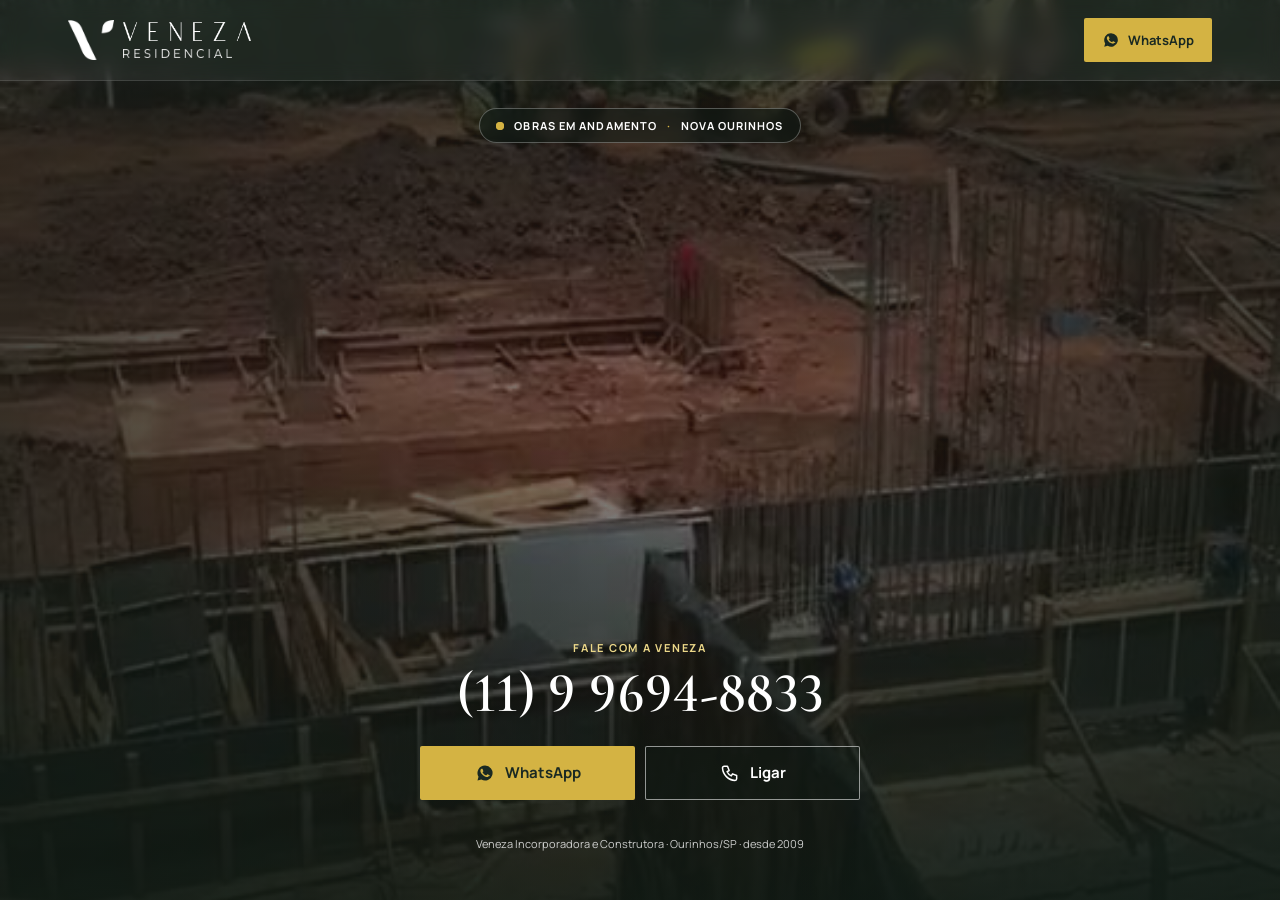
==== commit 0130e76a: "V3: menu de vidro com logo e WhatsApp; vídeo em tela cheia - Menu fixo com o mesmo vidro embaçado da" ====
--- a/index.html
+++ b/index.html
@@ -21,20 +21,30 @@
 </head>
 <body>
 
+  <!-- Menu fixo com efeito de vidro -->
+  <header class="header">
+    <div class="header__inner">
+      <a class="header__brand" href="#" aria-label="Veneza Residencial">
+        <img class="header__mark" src="img/logo-v.png" alt="" width="110" height="96">
+        <span class="header__brand-text">
+          <img class="header__logo" src="img/logo-veneza.png" alt="" width="440" height="65">
+          <img class="header__sub" src="img/logo-residencial.png" alt="" width="560" height="46">
+        </span>
+      </a>
+      <a class="btn btn--gold header__wa" href="https://wa.me/5511996948833?text=Ol%C3%A1%2C%20gostaria%20de%20informa%C3%A7%C3%B5es%20sobre%20o%20Residencial%20Veneza" target="_blank" rel="noopener" aria-label="Falar com a Veneza pelo WhatsApp">
+        <svg class="btn__icon" viewBox="0 0 24 24" aria-hidden="true"><path class="fill" d="M12 3a9 9 0 0 0-7.8 13.5L3 21l4.6-1.2A9 9 0 1 0 12 3zm4.6 12.6c-.2.6-1.1 1.1-1.6 1.2-.4.1-1 .1-1.6-.1-.4-.1-.9-.3-1.5-.6-2.6-1.1-4.3-3.8-4.4-3.9-.1-.2-1-1.4-1-2.7s.7-1.9.9-2.2c.2-.3.5-.3.7-.3h.5c.2 0 .4 0 .6.5l.8 2c.1.2.1.3 0 .5l-.3.5-.4.4c-.1.1-.3.3-.1.6.2.3.7 1.2 1.6 1.9 1.1 1 2 1.3 2.3 1.4.3.1.5.1.6-.1l.8-1c.2-.3.4-.2.6-.1l1.9.9c.3.1.5.2.5.3.1.2.1.7-.1 1.2z"/></svg><span class="header__wa-text">WhatsApp</span>
+      </a>
+    </div>
+  </header>
+
   <main class="stage">
-    <!-- Vídeo da obra (vertical): tela cheia no celular; metade da tela no computador -->
+    <!-- Vídeo da obra como fundo da tela inteira -->
     <video class="stage__video" muted loop playsinline preload="none"
            poster="img/obra-poster.jpg" aria-hidden="true" data-src="video/obra.mp4"></video>
     <div class="stage__shade" aria-hidden="true"></div>
 
     <div class="stage__inner">
-      <header class="brand">
-        <h1 class="brand__logo">
-          <img class="brand__v" src="img/logo-v-lg.png" alt="" width="276" height="240">
-          <img class="brand__name" src="img/logo-veneza-lg.png" alt="Veneza" width="900" height="132">
-          <img class="brand__sub" src="img/logo-residencial.png" alt="Residencial" width="560" height="46">
-        </h1>
-      </header>
+      <h1 class="visually-hidden">Residencial Veneza, da Veneza Incorporadora e Construtora</h1>
 
       <p class="status">
         <span class="status__dot" aria-hidden="true"></span>
--- a/style.css
+++ b/style.css
@@ -13,6 +13,7 @@
   --fonte-titulo: 'Cormorant Garamond', Georgia, 'Times New Roman', serif;
   --fonte-texto: 'Manrope', system-ui, -apple-system, 'Segoe UI', sans-serif;
   --raio: 2px;
+  --header-h: 64px;
   --ease: cubic-bezier(.22, .61, .36, 1);
   color-scheme: dark;
 }
@@ -61,7 +62,7 @@
   max-width: 560px;
   margin-inline: auto;
   padding:
-    calc(40px + env(safe-area-inset-top, 0px))
+    calc(var(--header-h) + 28px + env(safe-area-inset-top, 0px))
     max(24px, env(safe-area-inset-right, 0px))
     calc(24px + env(safe-area-inset-bottom, 0px))
     max(24px, env(safe-area-inset-left, 0px));
@@ -71,15 +72,9 @@
   text-align: center;
 }
 
-/* ---------- Logo ---------- */
-.brand__logo { margin: 0; display: flex; flex-direction: column; align-items: center; gap: 12px; }
-.brand__v { width: auto; height: 54px; }
-.brand__name { width: 190px; height: auto; margin-top: 4px; }
-.brand__sub { width: 118px; height: auto; }
-
 /* ---------- Status da obra ---------- */
 .status {
-  margin: 28px 0 0;
+  margin: 0;
   display: inline-flex;
   align-items: center;
   gap: 10px;
@@ -167,33 +162,23 @@
   color: var(--texto-suave);
 }
 
-/* ---------- Computador: vídeo vertical na metade direita, conteúdo na esquerda ---------- */
-@media (min-width: 900px) and (orientation: landscape) {
-  .stage { background: var(--verde-900); }
-  .stage__video { left: 50%; width: 50%; }
+/* ---------- Computador: vídeo em tela cheia, conteúdo centralizado ---------- */
+@media (min-width: 900px) {
+  :root { --header-h: 80px; }
   .stage__shade {
     background:
-      linear-gradient(90deg, var(--verde-900) 0%, var(--verde-900) 50%, rgba(15, 26, 20, .55) 50%, rgba(15, 26, 20, 0) 62%, rgba(15, 26, 20, .25) 100%);
+      radial-gradient(ellipse at 50% 60%, rgba(15, 26, 20, .25) 0%, rgba(15, 26, 20, .7) 75%),
+      linear-gradient(180deg, rgba(15, 26, 20, .45) 0%, rgba(15, 26, 20, .2) 40%, rgba(15, 26, 20, .85) 100%);
   }
-  .stage__inner {
-    max-width: none;
-    width: 50%;
-    margin: 0;
-    padding: 64px clamp(40px, 6vw, 96px);
-    justify-content: center;
-  }
-  .brand__v { height: 72px; }
-  .brand__name { width: 260px; }
-  .brand__sub { width: 160px; }
-  .contact { margin-top: 64px; padding-top: 0; max-width: 440px; }
-  .contact__phone { font-size: clamp(44px, 4vw, 60px); }
-  .foot { margin-top: 56px; }
+  .stage__inner { max-width: 640px; padding-bottom: 48px; }
+  .contact__phone { font-size: clamp(48px, 4.4vw, 64px); }
+  .contact__actions { max-width: 440px; margin-inline: auto; }
+  .foot { margin-top: 36px; }
 }
 
 /* Telas muito baixas (celular deitado): menos respiro */
 @media (max-height: 560px) {
-  .stage__inner { padding-top: 20px; }
-  .brand__v { height: 36px; }
+  .stage__inner { padding-top: calc(var(--header-h) + 12px); }
   .contact { padding-top: 20px; }
   .foot { margin-top: 14px; }
 }
@@ -202,3 +187,60 @@
   .status__dot::after { animation: none; }
   .btn { transition: none; }
 }
+
+/* =========================================================
+   MENU FIXO — vidro embaçado (mesmo efeito das versões anteriores)
+   ========================================================= */
+.header {
+  position: fixed;
+  inset: 0 0 auto 0;
+  z-index: 10;
+  padding-top: env(safe-area-inset-top, 0px);
+  background: rgba(255, 255, 255, 0.06);
+  -webkit-backdrop-filter: blur(10px);
+  backdrop-filter: blur(10px);
+  border-bottom: 1px solid rgba(255, 255, 255, 0.12);
+}
+@supports not ((backdrop-filter: blur(1px)) or (-webkit-backdrop-filter: blur(1px))) {
+  .header { background: rgba(15, 26, 20, 0.6); }
+}
+.header__inner {
+  max-width: 1240px;
+  height: var(--header-h);
+  margin-inline: auto;
+  padding-left: max(16px, env(safe-area-inset-left, 0px));
+  padding-right: max(16px, env(safe-area-inset-right, 0px));
+  display: flex;
+  align-items: center;
+  justify-content: space-between;
+  gap: 16px;
+}
+.header__brand { display: flex; align-items: center; gap: 9px; min-height: 44px; }
+.header__mark { width: auto; height: 32px; }
+.header__brand-text { display: flex; flex-direction: column; align-items: flex-start; gap: 6px; }
+.header__logo { width: auto; height: 15px; }
+.header__sub { width: auto; height: 7px; }
+.header__wa { min-height: 42px; padding: 0 14px; font-size: 13px; gap: 8px; }
+.header__wa .btn__icon { width: 18px; height: 18px; }
+
+@media (min-width: 900px) {
+  .header__inner { padding-left: 48px; padding-right: 48px; }
+  .header__mark { height: 40px; }
+  .header__logo { height: 19px; }
+  .header__sub { height: 9px; }
+  .header__brand-text { gap: 8px; }
+  .header__wa { min-height: 44px; padding: 0 18px; }
+}
+/* telas muito estreitas: botão só com o ícone */
+@media (max-width: 340px) {
+  .header__wa-text { display: none; }
+  .header__wa { width: 44px; padding: 0; }
+}
+
+.visually-hidden {
+  position: absolute !important;
+  width: 1px; height: 1px;
+  overflow: hidden;
+  clip: rect(0 0 0 0);
+  white-space: nowrap;
+}
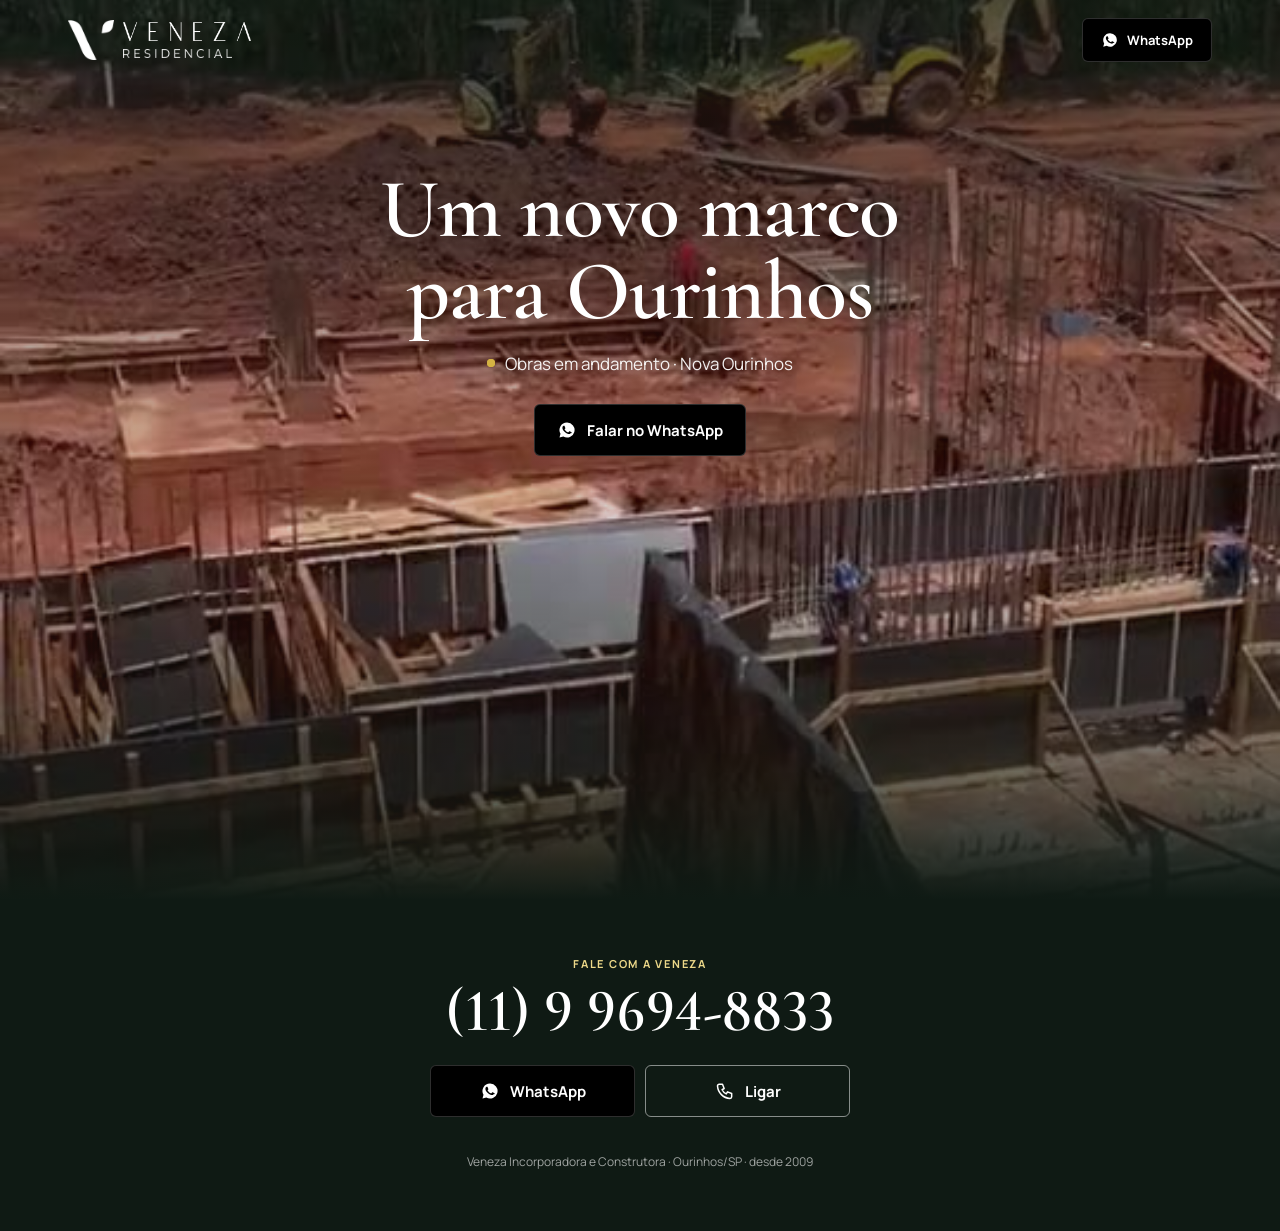
==== commit 136fae14: "V3: nova hero passa a ser a página principal Título "Um novo marco para Ourinhos" todo em branco, su" ====
--- a/index.html
+++ b/index.html
@@ -21,7 +21,7 @@
 </head>
 <body>
 
-  <!-- Menu fixo com efeito de vidro -->
+  <!-- Menu transparente -->
   <header class="header">
     <div class="header__inner">
       <a class="header__brand" href="#" aria-label="Veneza Residencial">
@@ -31,43 +31,35 @@
           <img class="header__sub" src="img/logo-residencial.png" alt="" width="560" height="46">
         </span>
       </a>
-      <a class="btn btn--gold header__wa" href="https://wa.me/5511996948833?text=Ol%C3%A1%2C%20gostaria%20de%20informa%C3%A7%C3%B5es%20sobre%20o%20Residencial%20Veneza" target="_blank" rel="noopener" aria-label="Falar com a Veneza pelo WhatsApp">
+      <a class="btn btn--black header__wa" href="https://wa.me/5511996948833?text=Ol%C3%A1%2C%20gostaria%20de%20informa%C3%A7%C3%B5es%20sobre%20o%20Residencial%20Veneza" target="_blank" rel="noopener" aria-label="Falar com a Veneza pelo WhatsApp">
         <svg class="btn__icon" viewBox="0 0 24 24" aria-hidden="true"><path class="fill" d="M12 3a9 9 0 0 0-7.8 13.5L3 21l4.6-1.2A9 9 0 1 0 12 3zm4.6 12.6c-.2.6-1.1 1.1-1.6 1.2-.4.1-1 .1-1.6-.1-.4-.1-.9-.3-1.5-.6-2.6-1.1-4.3-3.8-4.4-3.9-.1-.2-1-1.4-1-2.7s.7-1.9.9-2.2c.2-.3.5-.3.7-.3h.5c.2 0 .4 0 .6.5l.8 2c.1.2.1.3 0 .5l-.3.5-.4.4c-.1.1-.3.3-.1.6.2.3.7 1.2 1.6 1.9 1.1 1 2 1.3 2.3 1.4.3.1.5.1.6-.1l.8-1c.2-.3.4-.2.6-.1l1.9.9c.3.1.5.2.5.3.1.2.1.7-.1 1.2z"/></svg><span class="header__wa-text">WhatsApp</span>
       </a>
     </div>
   </header>
 
-  <main class="stage">
-    <!-- Vídeo da obra como fundo da tela inteira -->
-    <video class="stage__video" muted loop playsinline preload="none"
-           poster="img/obra-poster.jpg" aria-hidden="true" data-src="video/obra.mp4"></video>
-    <div class="stage__shade" aria-hidden="true"></div>
+  <main>
+    <!-- HERO: título no alto, vídeo da obra dissolvendo no fundo claro -->
+    <section class="hero" aria-labelledby="hero-title">
+      <video class="hero__video stage__video" muted loop playsinline preload="none"
+             poster="img/obra-poster.jpg" aria-hidden="true" data-src="video/obra.mp4"></video>
+      <div class="hero__shade" aria-hidden="true"></div>
+      <div class="hero__text">
+        <h1 class="hero__title" id="hero-title">Um novo marco<br> para <em>Ourinhos</em></h1>
+        <p class="hero__lead"><span class="hero__dot" aria-hidden="true"></span>Obras em andamento · Nova Ourinhos</p>
+        <a class="btn btn--black hero__cta" href="https://wa.me/5511996948833?text=Ol%C3%A1%2C%20gostaria%20de%20informa%C3%A7%C3%B5es%20sobre%20o%20Residencial%20Veneza" target="_blank" rel="noopener"><svg class="btn__icon" viewBox="0 0 24 24" aria-hidden="true"><path class="fill" d="M12 3a9 9 0 0 0-7.8 13.5L3 21l4.6-1.2A9 9 0 1 0 12 3zm4.6 12.6c-.2.6-1.1 1.1-1.6 1.2-.4.1-1 .1-1.6-.1-.4-.1-.9-.3-1.5-.6-2.6-1.1-4.3-3.8-4.4-3.9-.1-.2-1-1.4-1-2.7s.7-1.9.9-2.2c.2-.3.5-.3.7-.3h.5c.2 0 .4 0 .6.5l.8 2c.1.2.1.3 0 .5l-.3.5-.4.4c-.1.1-.3.3-.1.6.2.3.7 1.2 1.6 1.9 1.1 1 2 1.3 2.3 1.4.3.1.5.1.6-.1l.8-1c.2-.3.4-.2.6-.1l1.9.9c.3.1.5.2.5.3.1.2.1.7-.1 1.2z"/></svg> Falar no WhatsApp</a>
+      </div>
+    </section>
 
-    <div class="stage__inner">
-      <h1 class="visually-hidden">Residencial Veneza, da Veneza Incorporadora e Construtora</h1>
-
-      <p class="status">
-        <span class="status__dot" aria-hidden="true"></span>
-        Obras em andamento <span class="status__sep" aria-hidden="true">·</span> Nova Ourinhos
-      </p>
-
-      <section class="contact" aria-labelledby="contact-title">
-        <p class="contact__label" id="contact-title">Fale com a Veneza</p>
-        <p class="contact__phone">(11) 9 9694-8833</p>
-        <div class="contact__actions">
-          <a class="btn btn--gold" href="https://wa.me/5511996948833?text=Ol%C3%A1%2C%20gostaria%20de%20informa%C3%A7%C3%B5es%20sobre%20o%20Residencial%20Veneza" target="_blank" rel="noopener">
-            <svg class="btn__icon" viewBox="0 0 24 24" aria-hidden="true"><path class="fill" d="M12 3a9 9 0 0 0-7.8 13.5L3 21l4.6-1.2A9 9 0 1 0 12 3zm4.6 12.6c-.2.6-1.1 1.1-1.6 1.2-.4.1-1 .1-1.6-.1-.4-.1-.9-.3-1.5-.6-2.6-1.1-4.3-3.8-4.4-3.9-.1-.2-1-1.4-1-2.7s.7-1.9.9-2.2c.2-.3.5-.3.7-.3h.5c.2 0 .4 0 .6.5l.8 2c.1.2.1.3 0 .5l-.3.5-.4.4c-.1.1-.3.3-.1.6.2.3.7 1.2 1.6 1.9 1.1 1 2 1.3 2.3 1.4.3.1.5.1.6-.1l.8-1c.2-.3.4-.2.6-.1l1.9.9c.3.1.5.2.5.3.1.2.1.7-.1 1.2z"/></svg>
-            WhatsApp
-          </a>
-          <a class="btn btn--ghost" href="tel:+5511996948833">
-            <svg class="btn__icon" viewBox="0 0 24 24" aria-hidden="true"><path class="line" d="M5 4h4l2 5-2.5 1.5a11 11 0 0 0 5 5L15 13l5 2v4a2 2 0 0 1-2 2A16 16 0 0 1 3 6a2 2 0 0 1 2-2z"/></svg>
-            Ligar
-          </a>
-        </div>
-      </section>
-
-      <footer class="foot">Veneza Incorporadora e Construtora · Ourinhos/SP · desde 2009</footer>
-    </div>
+    <!-- CONTATO -->
+    <section class="contact" id="contato" aria-labelledby="contact-title">
+      <p class="contact__label" id="contact-title">Fale com a Veneza</p>
+      <p class="contact__phone">(11) 9 9694-8833</p>
+      <div class="contact__actions">
+        <a class="btn btn--black" href="https://wa.me/5511996948833?text=Ol%C3%A1%2C%20gostaria%20de%20informa%C3%A7%C3%B5es%20sobre%20o%20Residencial%20Veneza" target="_blank" rel="noopener"><svg class="btn__icon" viewBox="0 0 24 24" aria-hidden="true"><path class="fill" d="M12 3a9 9 0 0 0-7.8 13.5L3 21l4.6-1.2A9 9 0 1 0 12 3zm4.6 12.6c-.2.6-1.1 1.1-1.6 1.2-.4.1-1 .1-1.6-.1-.4-.1-.9-.3-1.5-.6-2.6-1.1-4.3-3.8-4.4-3.9-.1-.2-1-1.4-1-2.7s.7-1.9.9-2.2c.2-.3.5-.3.7-.3h.5c.2 0 .4 0 .6.5l.8 2c.1.2.1.3 0 .5l-.3.5-.4.4c-.1.1-.3.3-.1.6.2.3.7 1.2 1.6 1.9 1.1 1 2 1.3 2.3 1.4.3.1.5.1.6-.1l.8-1c.2-.3.4-.2.6-.1l1.9.9c.3.1.5.2.5.3.1.2.1.7-.1 1.2z"/></svg> WhatsApp</a>
+        <a class="btn btn--line" href="tel:+5511996948833"><svg class="btn__icon" viewBox="0 0 24 24" aria-hidden="true"><path class="line" d="M5 4h4l2 5-2.5 1.5a11 11 0 0 0 5 5L15 13l5 2v4a2 2 0 0 1-2 2A16 16 0 0 1 3 6a2 2 0 0 1 2-2z"/></svg> Ligar</a>
+      </div>
+      <p class="foot">Veneza Incorporadora e Construtora · Ourinhos/SP · desde 2009</p>
+    </section>
   </main>
 
   <script src="script.js"></script>
--- a/style.css
+++ b/style.css
@@ -1,246 +1,167 @@
 /* =========================================================
-   VENEZA — versão enxuta (v3): vídeo da obra, logo e contato
-   Pensada primeiro para o celular.
+   VENEZA v3 — TESTE DE HERO (referência "Stayli"):
+   título no alto sobre o vídeo da obra (sem degradê branco),
+   contato logo abaixo. Pensado primeiro para o celular.
    ========================================================= */
 :root {
   --verde-900: #0F1A14;
   --verde-700: #1A2922;
   --dourado: #D4B343;
   --dourado-claro: #ECD889;
-  --branco: #FFFFFF;
-  --texto-suave: rgba(255, 255, 255, 0.78);
-  --linha: rgba(255, 255, 255, 0.28);
+  --dourado-texto: #9C7E22;
+  --fundo: #FFFEFA;        /* branco-quente das versões anteriores */
+  --texto-titulo: #1A2A20;
+  --texto-corpo: #5E6761;
   --fonte-titulo: 'Cormorant Garamond', Georgia, 'Times New Roman', serif;
   --fonte-texto: 'Manrope', system-ui, -apple-system, 'Segoe UI', sans-serif;
-  --raio: 2px;
+  --raio: 6px;  /* cantos levemente arredondados */
   --header-h: 64px;
   --ease: cubic-bezier(.22, .61, .36, 1);
-  color-scheme: dark;
 }
-
 *, *::before, *::after { box-sizing: border-box; }
-html, body { height: 100%; }
-body {
-  margin: 0;
-  background: var(--verde-900);
-  color: var(--branco);
-  font-family: var(--fonte-texto);
-  -webkit-font-smoothing: antialiased;
-}
+html { scroll-behavior: smooth; }
+body { margin: 0; background: var(--verde-900); color: rgba(255, 255, 255, .78); font-family: var(--fonte-texto); -webkit-font-smoothing: antialiased; }
 img { display: block; max-width: 100%; }
 a { color: inherit; text-decoration: none; }
 :focus-visible { outline: 2px solid var(--dourado); outline-offset: 3px; }
 
-/* ---------- Palco: tela cheia ---------- */
-.stage {
-  position: relative;
-  min-height: 100svh;
-  display: flex;
-  overflow: hidden;
-  isolation: isolate;
-  background: var(--verde-900) url("img/obra-poster.jpg") center / cover no-repeat;
+/* ---------- Menu transparente sobre o vídeo ---------- */
+.header {
+  position: absolute; inset: 0 0 auto 0; z-index: 10;  /* sem vidro: transparente, rola com a página */
+  padding-top: env(safe-area-inset-top, 0px);
 }
-.stage__video {
-  position: absolute;
-  inset: 0;
-  z-index: -2;
-  width: 100%;
-  height: 100%;
-  object-fit: cover;
+.header__inner {
+  max-width: 1240px; height: var(--header-h); margin-inline: auto;
+  padding-left: max(16px, env(safe-area-inset-left, 0px)); padding-right: max(16px, env(safe-area-inset-right, 0px));
+  display: flex; align-items: center; justify-content: space-between; gap: 16px;
 }
-/* Escurece o vídeo: mais forte em cima (logo) e embaixo (contato), mais leve no meio */
-.stage__shade {
-  position: absolute;
-  inset: 0;
-  z-index: -1;
-  background:
-    linear-gradient(180deg, rgba(15, 26, 20, .82) 0%, rgba(15, 26, 20, .38) 34%, rgba(15, 26, 20, .45) 55%, rgba(15, 26, 20, .94) 100%);
-}
+.header__brand { display: flex; align-items: center; gap: 9px; min-height: 44px; }
+.header__mark { width: auto; height: 32px; }
+.header__brand-text { display: flex; flex-direction: column; align-items: flex-start; gap: 6px; }
+.header__logo { width: auto; height: 15px; }
+.header__sub { width: auto; height: 7px; }
 
-.stage__inner {
-  width: 100%;
-  max-width: 560px;
-  margin-inline: auto;
-  padding:
-    calc(var(--header-h) + 28px + env(safe-area-inset-top, 0px))
-    max(24px, env(safe-area-inset-right, 0px))
-    calc(24px + env(safe-area-inset-bottom, 0px))
-    max(24px, env(safe-area-inset-left, 0px));
-  display: flex;
-  flex-direction: column;
-  align-items: center;
-  text-align: center;
-}
-
-/* ---------- Status da obra ---------- */
-.status {
-  margin: 0;
-  display: inline-flex;
-  align-items: center;
-  gap: 10px;
-  padding: 9px 16px;
-  font-size: clamp(9.5px, 2.8vw, 11px);
-  font-weight: 700;
-  letter-spacing: .1em;
-  text-transform: uppercase;
-  white-space: nowrap;
-  background: rgba(15, 26, 20, .55);
-  border: 1px solid var(--linha);
-  border-radius: 99px;
-  -webkit-backdrop-filter: blur(8px);
-  backdrop-filter: blur(8px);
-}
-.status__sep { color: var(--dourado); }
-.status__dot {
-  position: relative;
-  width: 8px;
-  height: 8px;
-  border-radius: 50%;
-  background: var(--dourado);
-}
-.status__dot::after {
-  content: "";
-  position: absolute;
-  inset: 0;
-  border-radius: 50%;
-  background: var(--dourado);
-  animation: pulse 1.8s ease-out infinite;
-}
-@keyframes pulse { from { opacity: .7; transform: scale(1); } to { opacity: 0; transform: scale(2.8); } }
-
-/* ---------- Contato: fica embaixo, ao alcance do polegar ---------- */
-.contact { margin-top: auto; width: 100%; padding-top: 48px; }
-.contact__label {
-  margin: 0;
-  font-size: 11px;
-  font-weight: 700;
-  letter-spacing: .16em;
-  text-transform: uppercase;
-  color: var(--dourado-claro);
-}
-.contact__phone {
-  margin: 10px 0 0;
-  font-family: var(--fonte-titulo);
-  font-size: clamp(38px, 11vw, 56px);
-  font-weight: 600;
-  line-height: 1;
-  font-variant-numeric: lining-nums;
-  white-space: nowrap;
-  user-select: all;  /* um toque seleciona o número inteiro para copiar */
-}
-.contact__actions {
-  margin-top: 24px;
-  display: grid;
-  grid-template-columns: 1fr 1fr;
-  gap: 10px;
-}
+/* ---------- Botões ---------- */
 .btn {
-  display: inline-flex;
-  align-items: center;
-  justify-content: center;
-  gap: 10px;
-  min-height: 54px;
-  padding: 0 18px;
-  font-size: 15px;
-  font-weight: 700;
+  display: inline-flex; align-items: center; justify-content: center; gap: 10px;
+  min-height: 52px; padding: 0 22px;
+  font-family: var(--fonte-texto); font-size: 15px; font-weight: 700;
   border-radius: var(--raio);
   transition: background-color .25s var(--ease), border-color .25s var(--ease), color .25s var(--ease), transform .2s var(--ease);
 }
 .btn:active { transform: scale(.98); }
 .btn--gold { background: var(--dourado); color: var(--verde-700); }
 .btn--gold:hover { background: var(--dourado-claro); }
-.btn--ghost { border: 1px solid rgba(255, 255, 255, .55); background: rgba(15, 26, 20, .35); }
-.btn--ghost:hover { border-color: var(--dourado); color: var(--dourado-claro); }
+.btn--black { background: #000000; color: #FFFFFF; border: 1px solid rgba(255, 255, 255, .18); }
+.btn--black:hover { background: #1F1F1F; border-color: rgba(255, 255, 255, .4); }
+.btn--dark { background: var(--verde-700); color: #FFFFFF; }
+.btn--light { background: #FFFFFF; color: var(--verde-700); }
+.btn--light:hover { background: var(--dourado-claro); }
+.btn--light .btn__icon { color: #25D366; }
+.btn--dark:hover { background: var(--verde-900); }
+.btn--line { border: 1px solid rgba(255, 255, 255, .5); color: #FFFFFF; }
+.btn--line:hover { border-color: var(--dourado); color: var(--dourado-claro); }
 .btn__icon { width: 20px; height: 20px; flex-shrink: 0; }
 .btn__icon .fill { fill: currentColor; }
 .btn__icon .line { fill: none; stroke: currentColor; stroke-width: 1.8; stroke-linejoin: round; }
-
-.foot {
-  margin-top: 28px;
-  font-size: 11px;
-  line-height: 1.5;
-  color: var(--texto-suave);
-}
-
-/* ---------- Computador: vídeo em tela cheia, conteúdo centralizado ---------- */
-@media (min-width: 900px) {
-  :root { --header-h: 80px; }
-  .stage__shade {
-    background:
-      radial-gradient(ellipse at 50% 60%, rgba(15, 26, 20, .25) 0%, rgba(15, 26, 20, .7) 75%),
-      linear-gradient(180deg, rgba(15, 26, 20, .45) 0%, rgba(15, 26, 20, .2) 40%, rgba(15, 26, 20, .85) 100%);
-  }
-  .stage__inner { max-width: 640px; padding-bottom: 48px; }
-  .contact__phone { font-size: clamp(48px, 4.4vw, 64px); }
-  .contact__actions { max-width: 440px; margin-inline: auto; }
-  .foot { margin-top: 36px; }
-}
-
-/* Telas muito baixas (celular deitado): menos respiro */
-@media (max-height: 560px) {
-  .stage__inner { padding-top: calc(var(--header-h) + 12px); }
-  .contact { padding-top: 20px; }
-  .foot { margin-top: 14px; }
-}
-
-@media (prefers-reduced-motion: reduce) {
-  .status__dot::after { animation: none; }
-  .btn { transition: none; }
-}
-
-/* =========================================================
-   MENU FIXO — vidro embaçado (mesmo efeito das versões anteriores)
-   ========================================================= */
-.header {
-  position: fixed;
-  inset: 0 0 auto 0;
-  z-index: 10;
-  padding-top: env(safe-area-inset-top, 0px);
-  background: rgba(255, 255, 255, 0.06);
-  -webkit-backdrop-filter: blur(10px);
-  backdrop-filter: blur(10px);
-  border-bottom: 1px solid rgba(255, 255, 255, 0.12);
-}
-@supports not ((backdrop-filter: blur(1px)) or (-webkit-backdrop-filter: blur(1px))) {
-  .header { background: rgba(15, 26, 20, 0.6); }
-}
-.header__inner {
-  max-width: 1240px;
-  height: var(--header-h);
-  margin-inline: auto;
-  padding-left: max(16px, env(safe-area-inset-left, 0px));
-  padding-right: max(16px, env(safe-area-inset-right, 0px));
-  display: flex;
-  align-items: center;
-  justify-content: space-between;
-  gap: 16px;
-}
-.header__brand { display: flex; align-items: center; gap: 9px; min-height: 44px; }
-.header__mark { width: auto; height: 32px; }
-.header__brand-text { display: flex; flex-direction: column; align-items: flex-start; gap: 6px; }
-.header__logo { width: auto; height: 15px; }
-.header__sub { width: auto; height: 7px; }
 .header__wa { min-height: 42px; padding: 0 14px; font-size: 13px; gap: 8px; }
 .header__wa .btn__icon { width: 18px; height: 18px; }
 
+/* ---------- HERO ---------- */
+.hero {
+  position: relative;
+  min-height: 100svh;
+  display: flex;
+  flex-direction: column;
+  align-items: center;
+  overflow: hidden;
+  isolation: isolate;
+  background: var(--verde-700) url("img/obra-poster.jpg") center / cover no-repeat;
+}
+.hero__video { position: absolute; inset: 0; z-index: -2; width: 100%; height: 100%; object-fit: cover; }
+/* Escuro no alto (título) e embaixo (emenda com o verde da página) */
+.hero__shade {
+  position: absolute; inset: 0; z-index: -1;
+  background:
+    linear-gradient(180deg,
+      rgba(15, 26, 20, .70) 0%,
+      rgba(15, 26, 20, .35) 34%,
+      rgba(15, 26, 20, .15) 60%,
+      rgba(15, 26, 20, .65) 88%,
+      var(--verde-900) 100%);
+}
+.hero__text {
+  width: 100%;
+  max-width: 720px;
+  padding: calc(var(--header-h) + env(safe-area-inset-top, 0px) + 40px) 24px 0;
+  text-align: center;
+  color: #FFFFFF;
+  display: flex;
+  flex-direction: column;
+  align-items: center;  /* título, subtítulo e botão empilhados, como na referência */
+}
+.hero__eyebrow {
+  margin: 0;
+  display: inline-flex; align-items: center; gap: 10px;
+  font-size: 11px; font-weight: 700; letter-spacing: .14em; text-transform: uppercase;
+}
+.hero__dot { position: relative; width: 8px; height: 8px; border-radius: 50%; background: var(--dourado); }
+.hero__dot::after { content: ""; position: absolute; inset: 0; border-radius: 50%; background: var(--dourado); animation: pulse 1.8s ease-out infinite; }
+@keyframes pulse { from { opacity: .7; transform: scale(1); } to { opacity: 0; transform: scale(2.8); } }
+.hero__title {
+  margin: 16px 0 0;
+  font-family: var(--fonte-titulo);
+  font-size: clamp(44px, 12vw, 84px);
+  font-weight: 600;
+  line-height: .98;
+  letter-spacing: -.01em;
+  text-wrap: balance;
+  text-shadow: 0 2px 24px rgba(0, 0, 0, .25);
+}
+.hero__title em { font-style: normal; color: inherit; }
+.hero__lead {
+  margin: 18px auto 0;
+  display: inline-flex; align-items: center; gap: 10px;
+  font-size: 15px; line-height: 1.5; color: rgba(255, 255, 255, .92);
+  text-shadow: 0 1px 12px rgba(0, 0, 0, .45);
+}
+.hero__cta { margin-top: 28px; }
+
+/* ---------- CONTATO (fundo verde-escuro, logo abaixo do vídeo) ---------- */
+.contact {
+  max-width: 640px;
+  margin: 0 auto;
+  padding: 56px 24px calc(48px + env(safe-area-inset-bottom, 0px));
+  position: relative;
+  text-align: center;
+}
+.contact__label { margin: 0; font-size: 11px; font-weight: 700; letter-spacing: .16em; text-transform: uppercase; color: var(--dourado-claro); }
+.contact__phone {
+  margin: 10px 0 0;
+  font-family: var(--fonte-titulo); font-size: clamp(40px, 11vw, 60px); font-weight: 600; line-height: 1;
+  color: #FFFFFF; white-space: nowrap; font-variant-numeric: lining-nums; user-select: all;
+}
+.contact__actions { margin: 24px auto 0; max-width: 420px; display: grid; grid-template-columns: 1fr 1fr; gap: 10px; }
+.foot { margin-top: 36px; font-size: 12px; line-height: 1.5; color: rgba(255, 255, 255, .6); }
+
+/* ---------- Computador ---------- */
 @media (min-width: 900px) {
+  :root { --header-h: 80px; }
   .header__inner { padding-left: 48px; padding-right: 48px; }
   .header__mark { height: 40px; }
   .header__logo { height: 19px; }
   .header__sub { height: 9px; }
   .header__brand-text { gap: 8px; }
   .header__wa { min-height: 44px; padding: 0 18px; }
+  .hero { min-height: min(100svh, 920px); }
+  .hero__text { padding-top: calc(var(--header-h) + 72px); }
+  .hero__lead { font-size: 17px; }
 }
-/* telas muito estreitas: botão só com o ícone */
 @media (max-width: 340px) {
   .header__wa-text { display: none; }
   .header__wa { width: 44px; padding: 0; }
 }
-
-.visually-hidden {
-  position: absolute !important;
-  width: 1px; height: 1px;
-  overflow: hidden;
-  clip: rect(0 0 0 0);
-  white-space: nowrap;
+@media (prefers-reduced-motion: reduce) {
+  html { scroll-behavior: auto; }
+  .hero__dot::after { animation: none; }
 }
